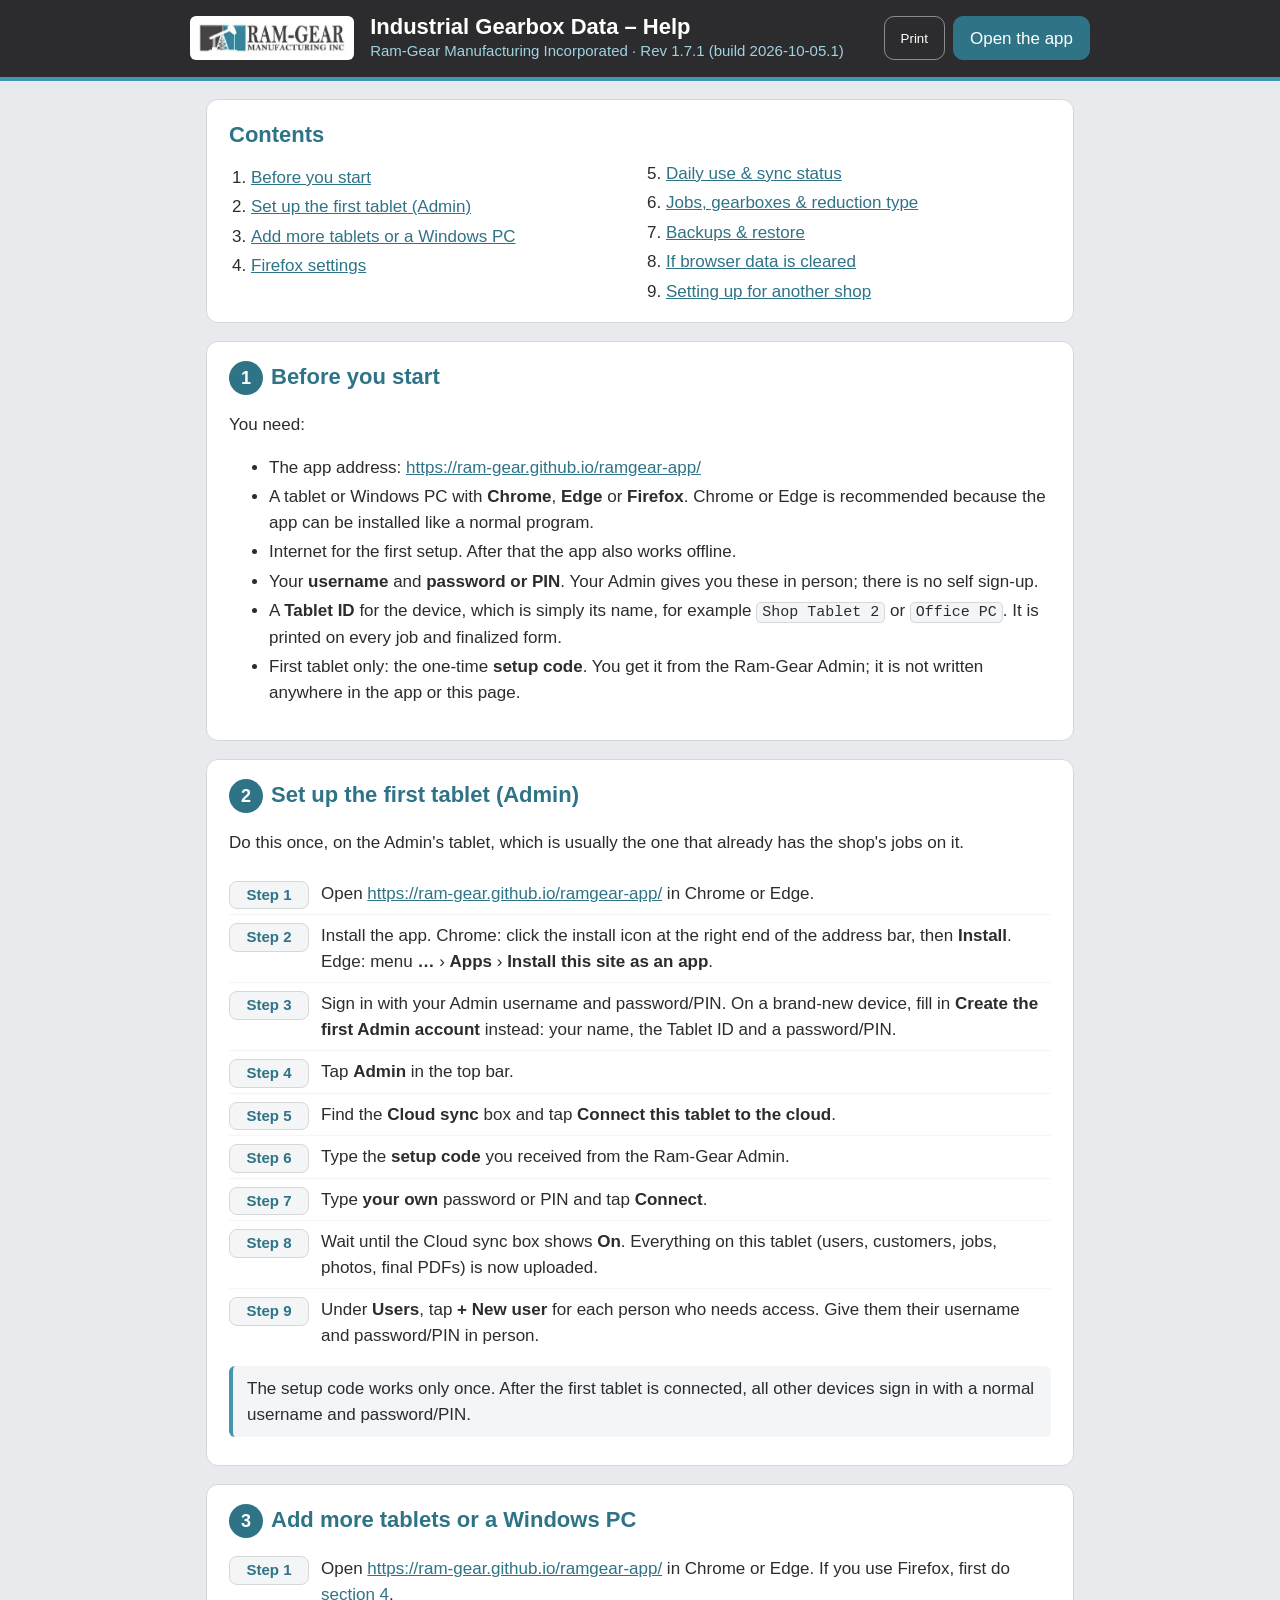
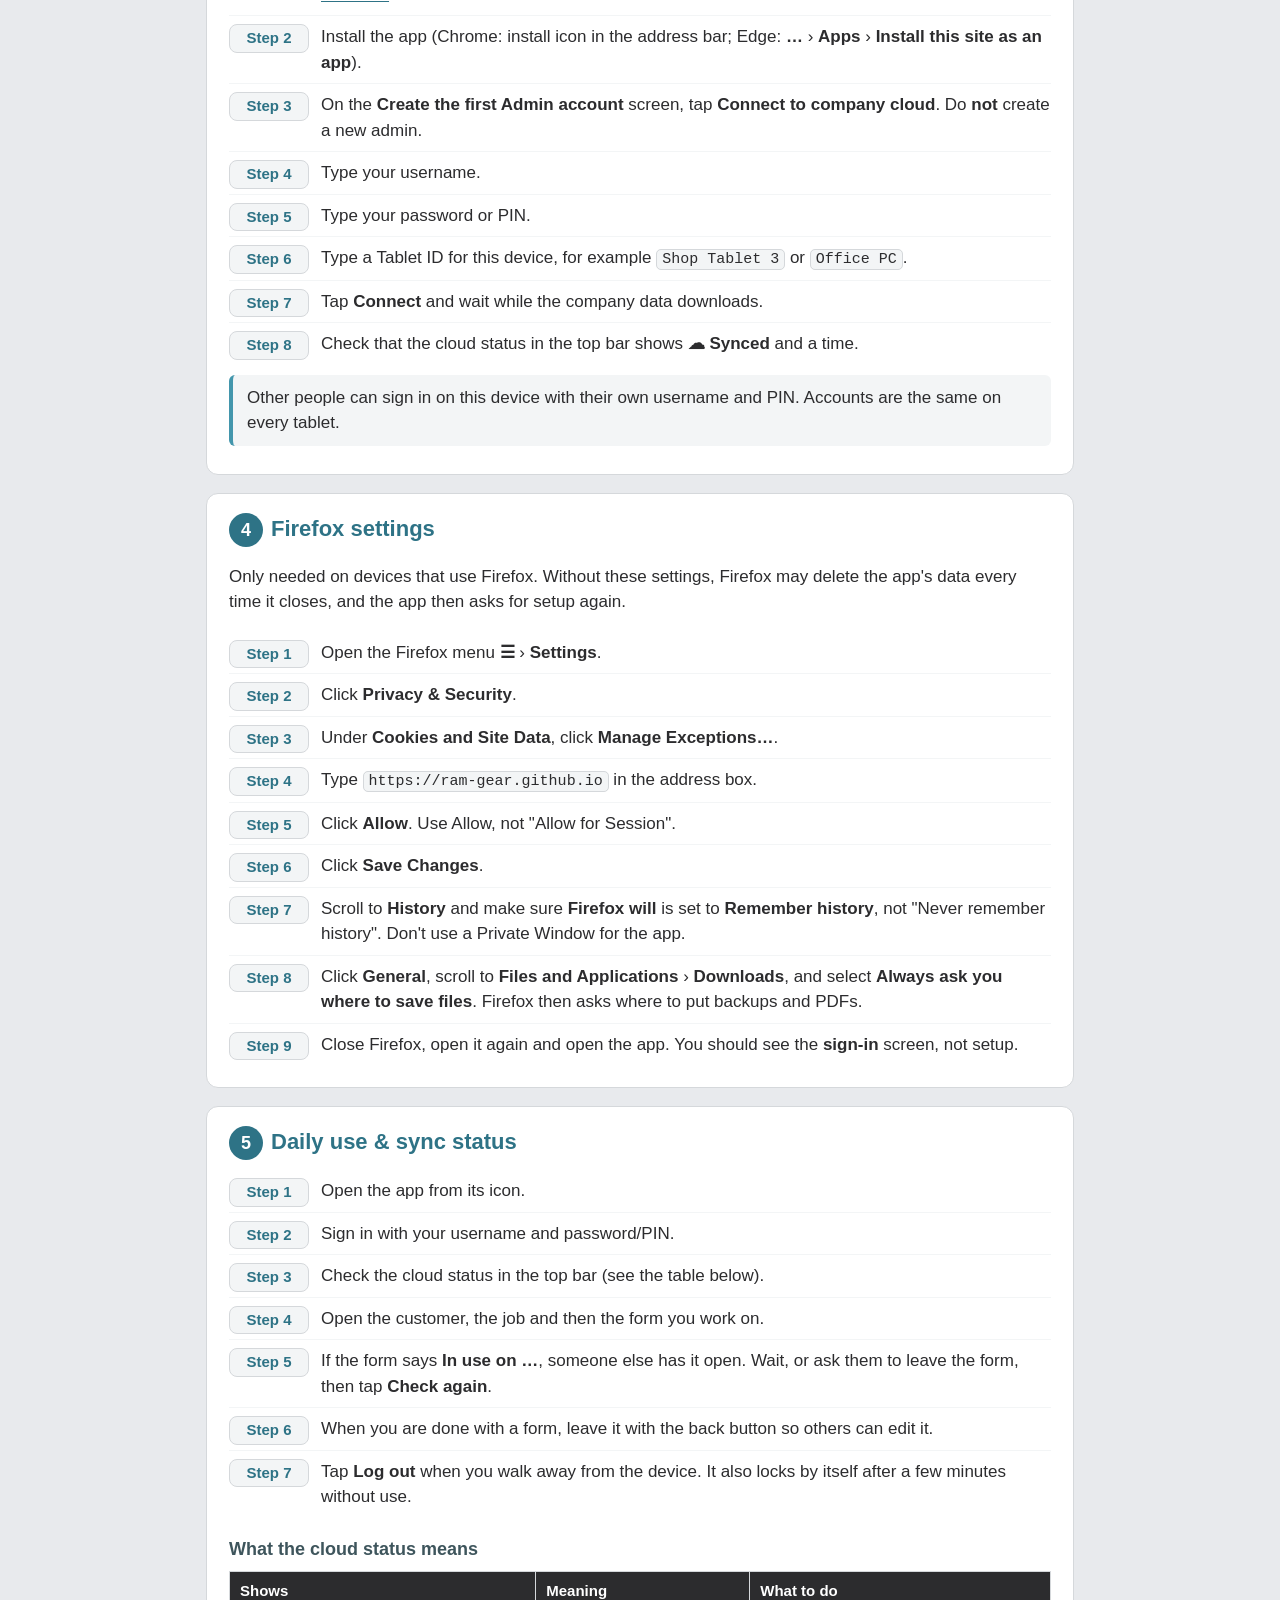
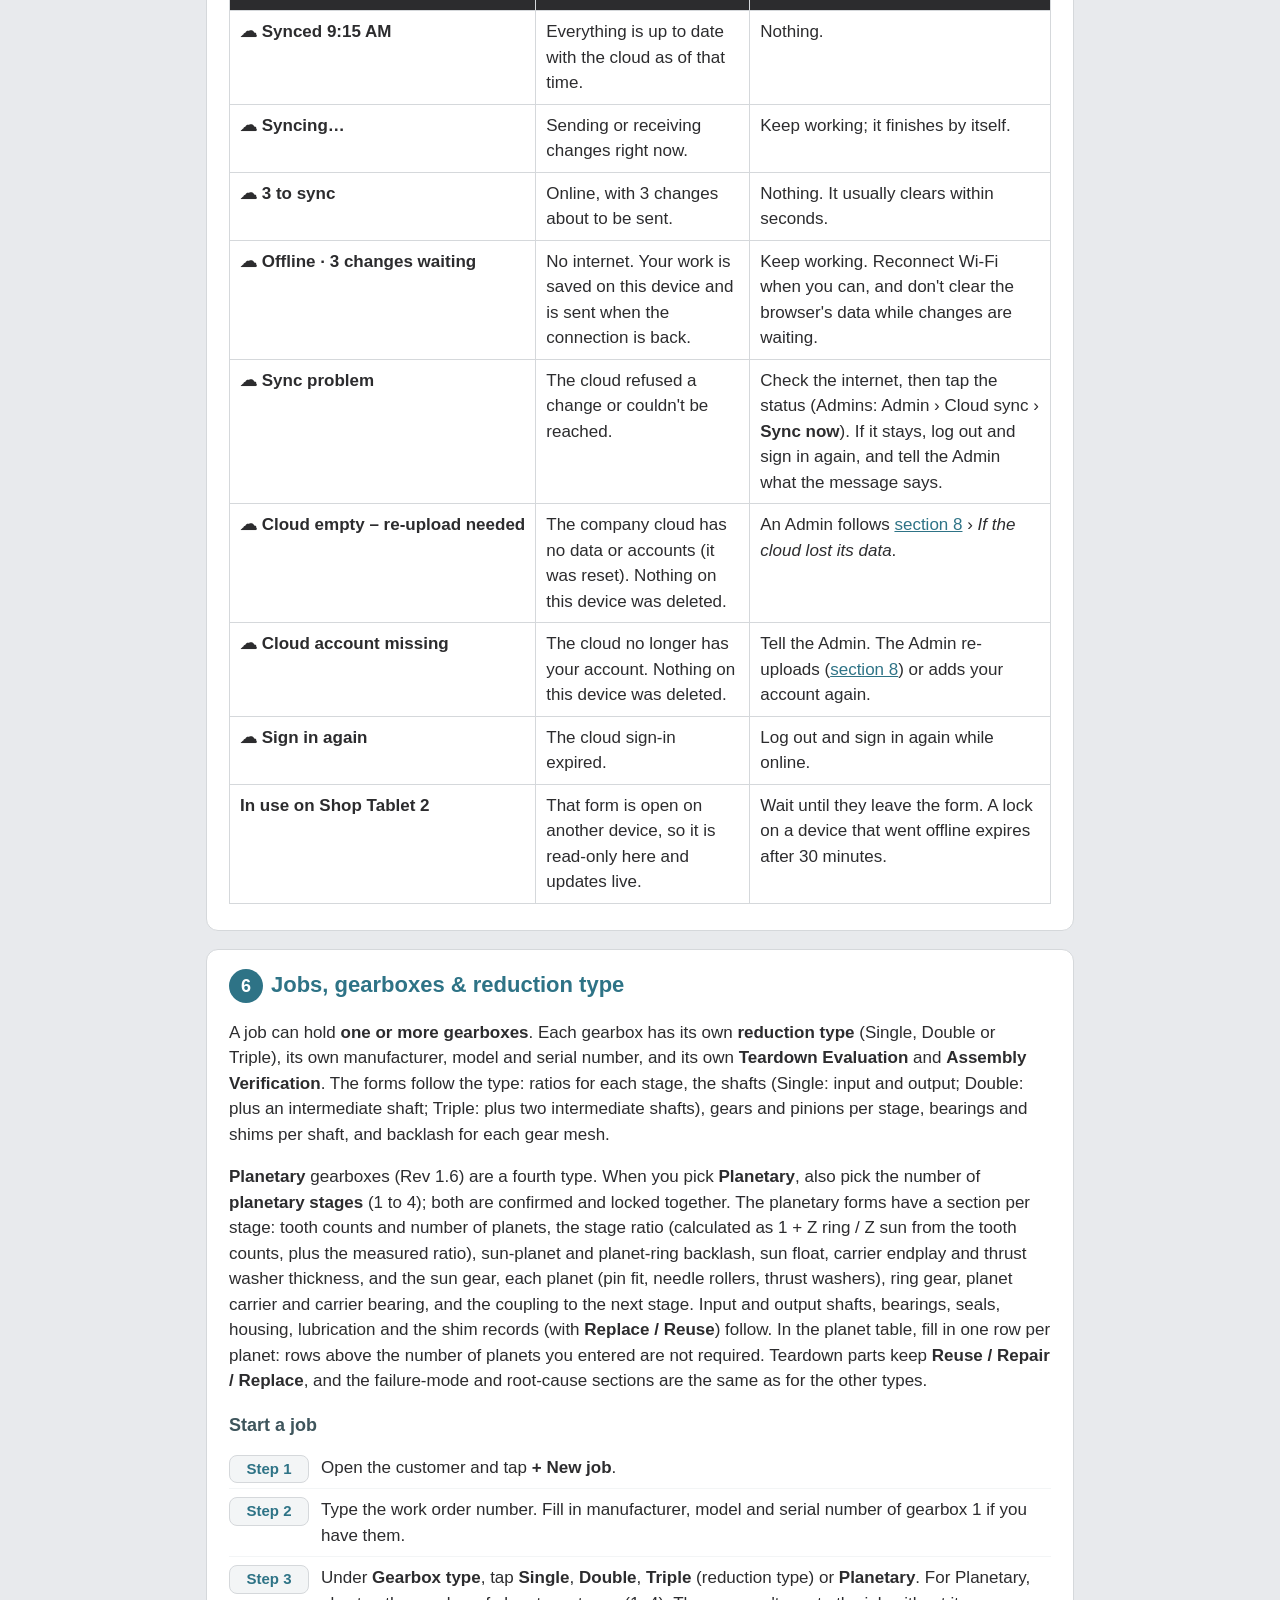
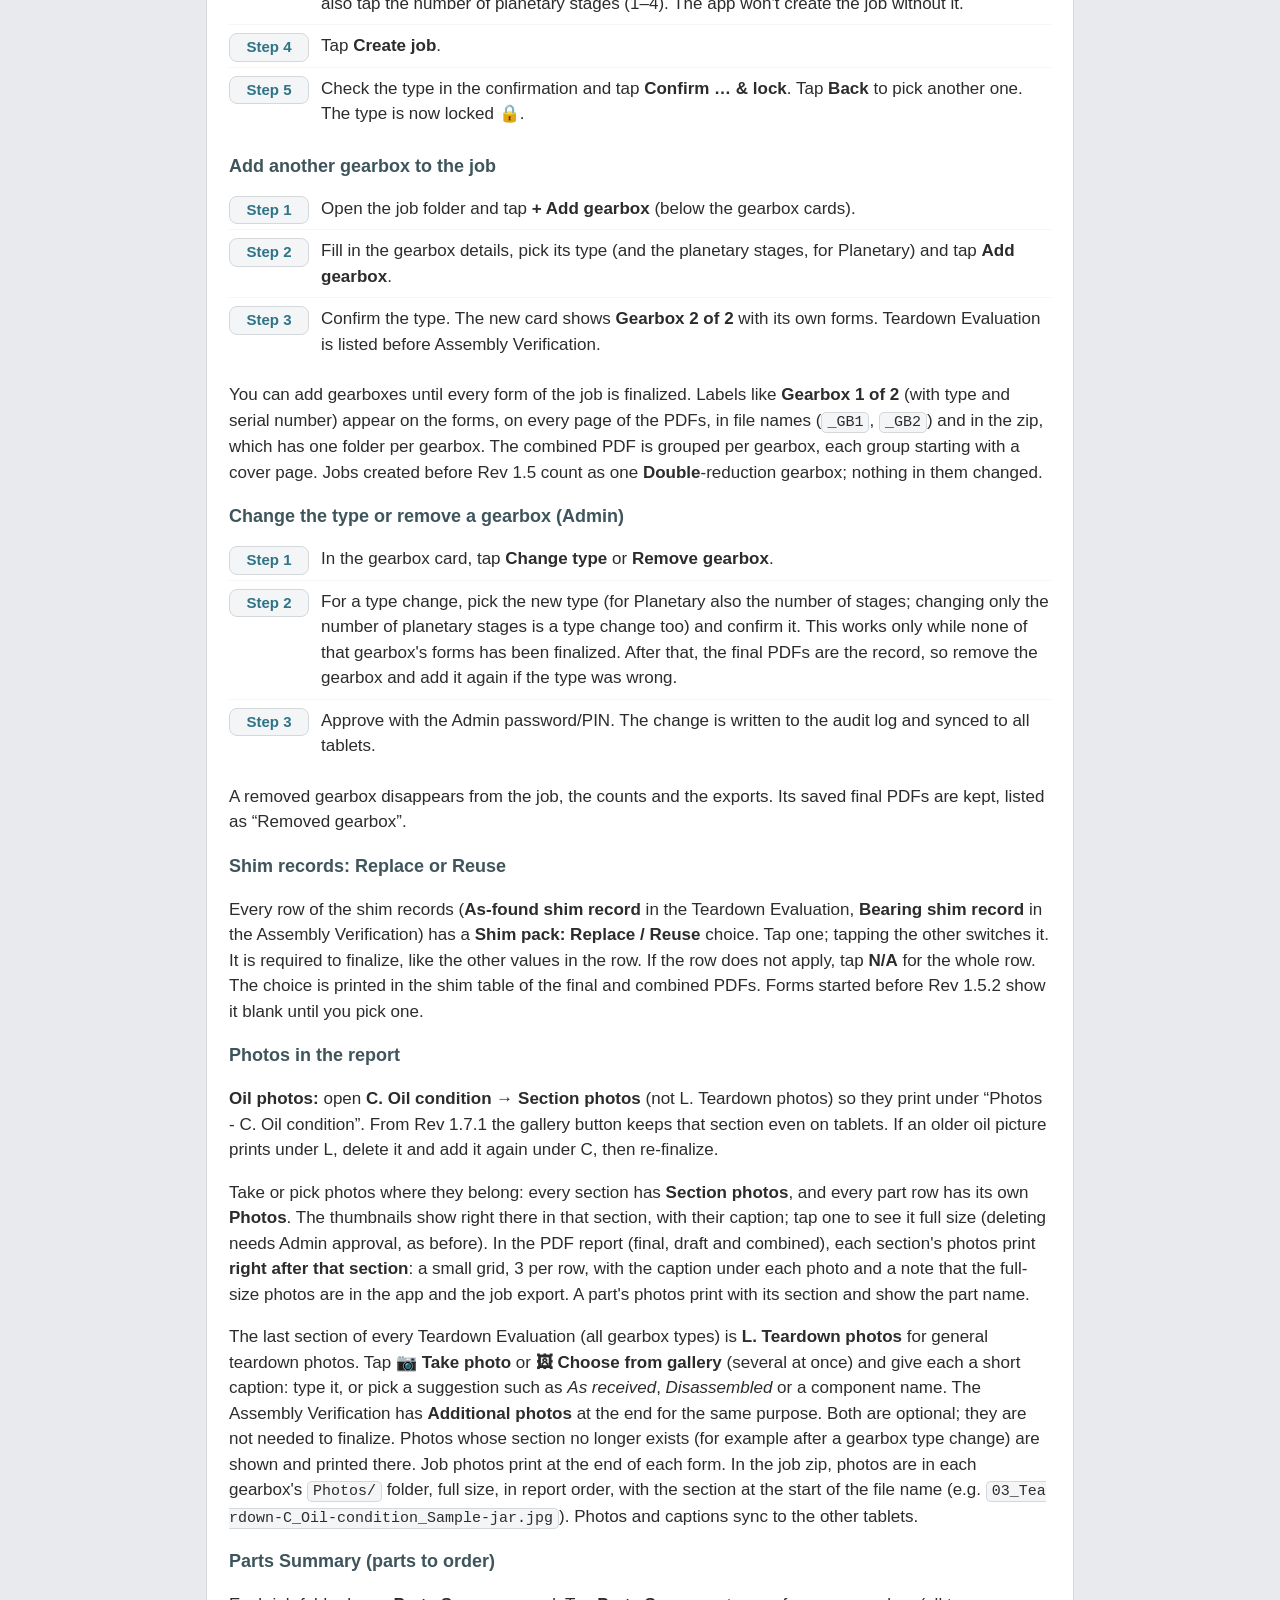
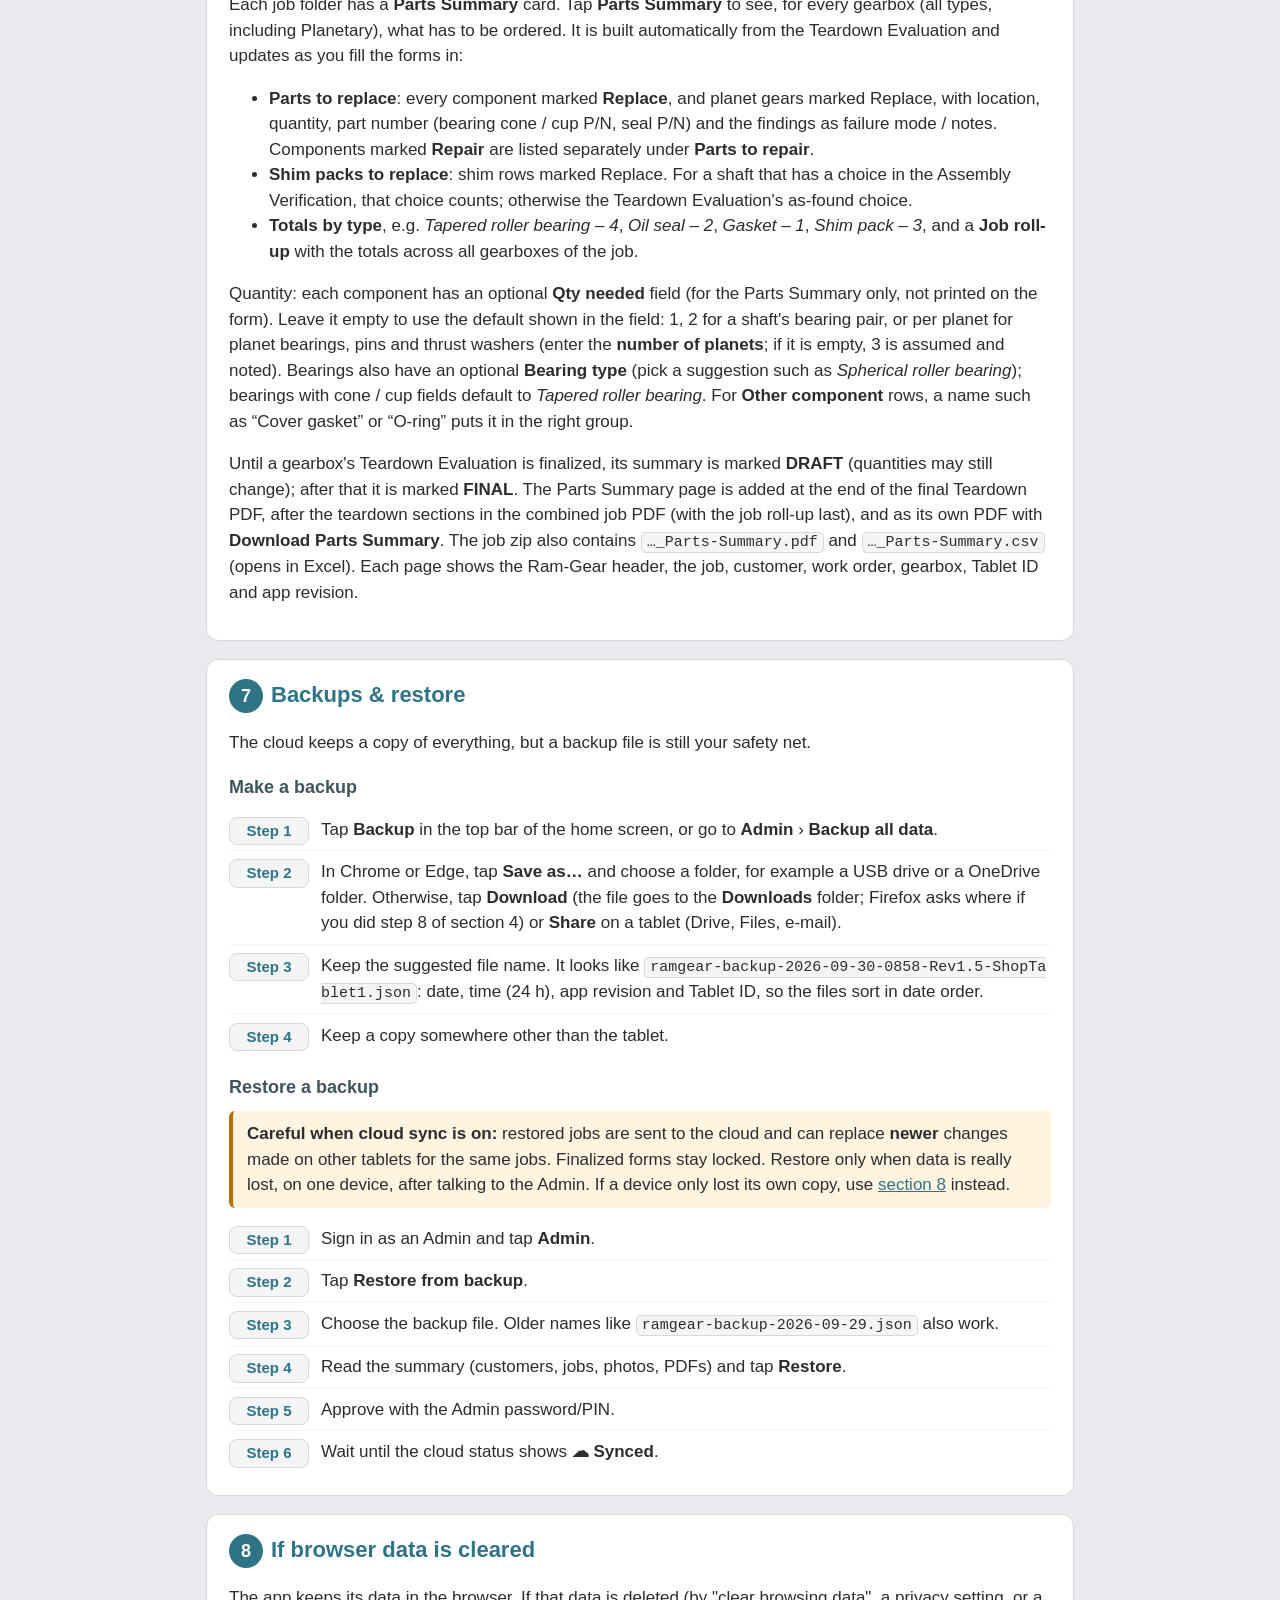
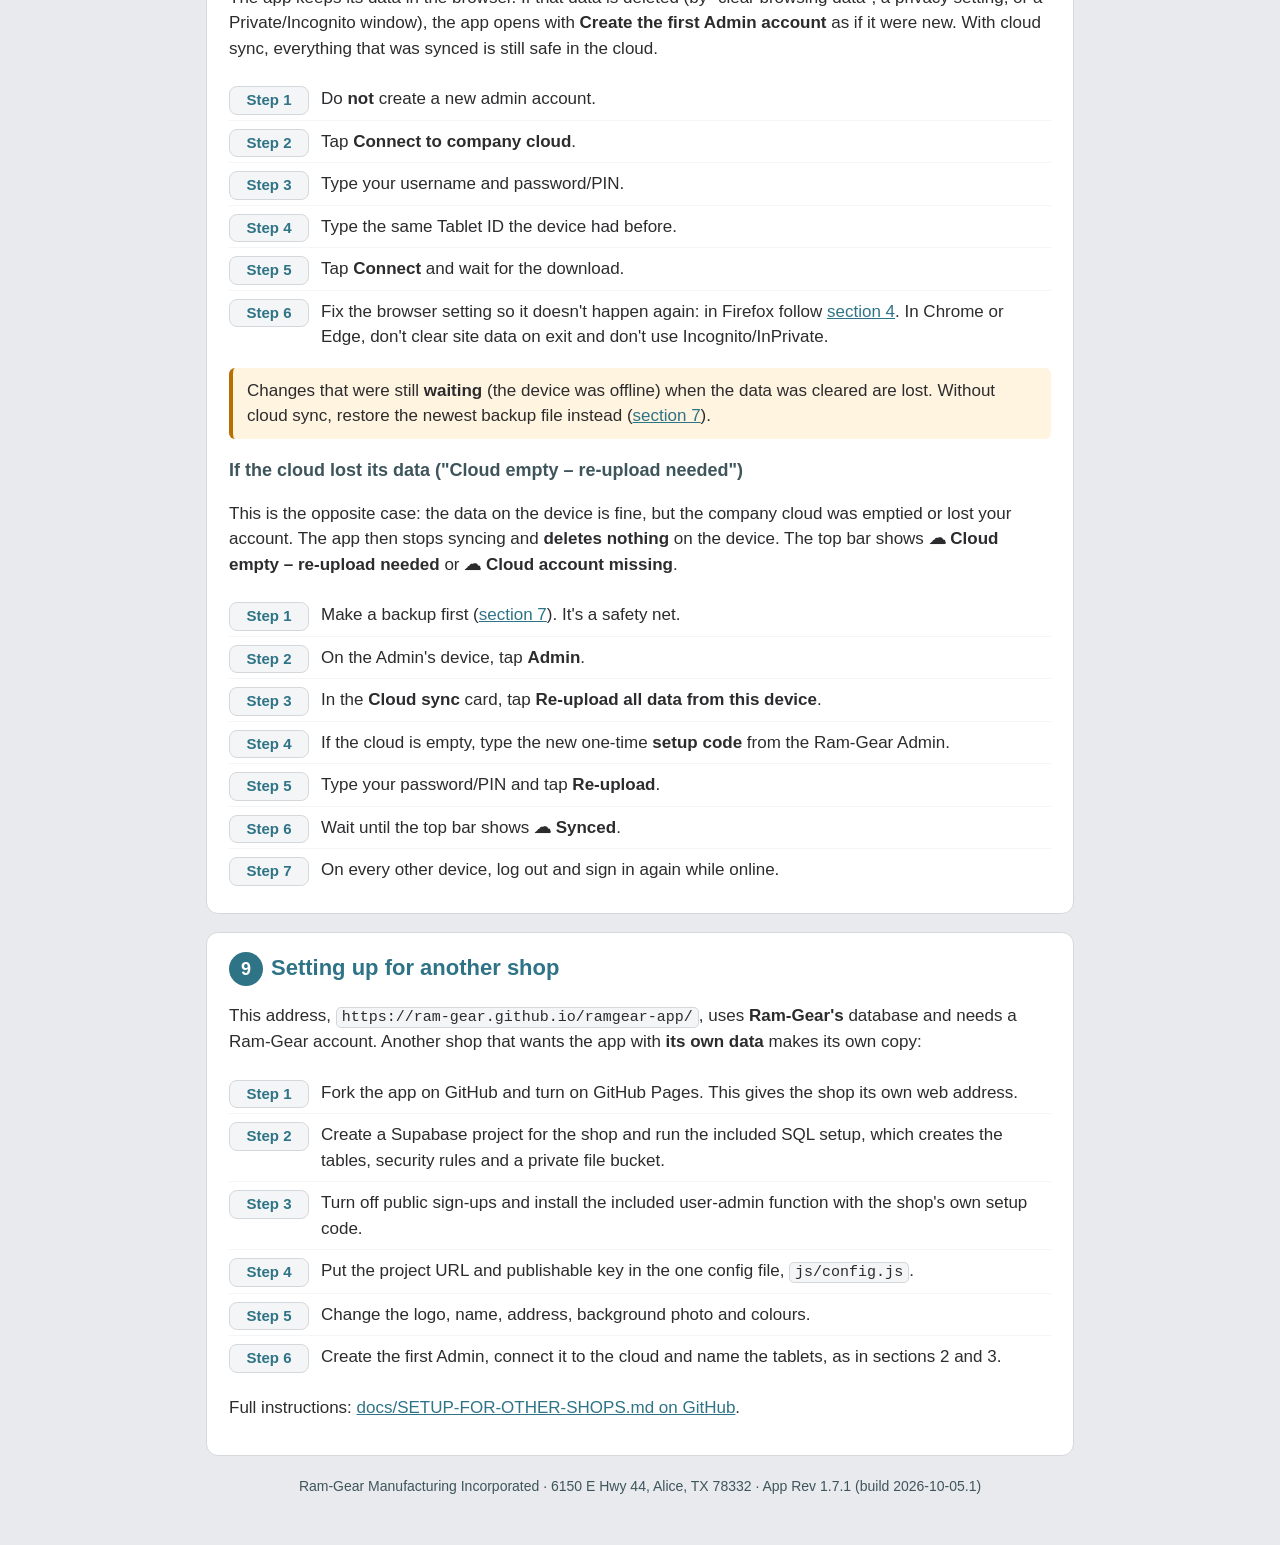
==== help.html @ 15c636bf "Rev 1.7.1: oil section photos print under Oil condition (gallery scope + aliases)" ====
<!doctype html>
<html lang="en">
<head>
<meta charset="utf-8">
<meta name="viewport" content="width=device-width, initial-scale=1">
<title>Help – Industrial Gearbox Data – Ram-Gear Manufacturing Incorporated</title>
<meta name="theme-color" content="#2C2C2E">
<link rel="icon" href="icons/favicon-64.png" type="image/png">
<style>
/* ram-gear.com colours (see app.css) */
:root{--header:#2C2C2E;--accent:#4396AC;--primary:#2E7386;--steel:#3E555C;--light:#F3F5F6;--border:#D5D8DB;--bg:#E8EAED;--text:#2C2C2E;--link-dark:#9FD3E1;--warn:#b86e00}
*{box-sizing:border-box}
body{margin:0;background:var(--bg);color:var(--text);font:17px/1.5 -apple-system,BlinkMacSystemFont,"Segoe UI",Roboto,Helvetica,Arial,sans-serif}
header{background:var(--header);color:#fff;border-bottom:4px solid var(--accent);padding:14px 20px}
header .row{max-width:900px;margin:0 auto;display:flex;align-items:center;gap:16px;flex-wrap:wrap}
header img{height:44px;background:#fff;border-radius:6px;padding:3px}
header h1{font-size:22px;margin:0;line-height:1.2}
header .sub{color:var(--link-dark);font-size:15px}
header .actions{margin-left:auto;display:flex;gap:8px}
.btn{display:inline-flex;align-items:center;min-height:44px;padding:0 16px;border-radius:10px;border:1.5px solid rgba(255,255,255,.45);color:#fff;background:transparent;font:600 16px inherit;font-family:inherit;text-decoration:none;cursor:pointer}
.btn.primary{background:var(--primary);border-color:var(--primary)}
main{max-width:900px;margin:0 auto;padding:18px 16px 60px}
.card{background:#fff;border:1px solid var(--border);border-radius:12px;padding:18px 22px;margin:0 0 18px}
h2{color:var(--primary);font-size:22px;margin:0 0 10px;scroll-margin-top:12px}
h2 .num{display:inline-block;min-width:34px;height:34px;border-radius:17px;background:var(--primary);color:#fff;text-align:center;line-height:34px;font-size:18px;margin-right:8px}
h3{font-size:18px;color:var(--steel);margin:18px 0 6px}
a{color:var(--primary)}
.toc ol{margin:0;padding-left:22px;columns:2;column-gap:30px}
.toc li{margin:4px 0;break-inside:avoid}
ol.steps{list-style:none;counter-reset:step;padding:0;margin:8px 0 4px}
ol.steps>li{counter-increment:step;position:relative;padding:8px 0 8px 92px;border-top:1px solid var(--light);min-height:40px}
ol.steps>li:first-child{border-top:0}
ol.steps>li::before{content:"Step " counter(step);position:absolute;left:0;top:8px;width:78px;background:var(--light);border:1px solid var(--border);color:var(--primary);font-weight:700;border-radius:8px;text-align:center;padding:2px 0;font-size:15px}
.note{background:var(--light);border-left:4px solid var(--accent);padding:10px 14px;border-radius:6px;margin:10px 0}
.warn{background:#fff4e0;border-left:4px solid var(--warn);padding:10px 14px;border-radius:6px;margin:10px 0}
code,kbd{background:var(--light);border:1px solid var(--border);border-radius:5px;padding:1px 5px;font-size:15px;word-break:break-all}
table{border-collapse:collapse;width:100%;margin:8px 0}
th,td{border:1px solid var(--border);padding:8px 10px;text-align:left;vertical-align:top}
th{background:var(--header);color:#fff;font-size:15px}
td:first-child{white-space:nowrap;font-weight:600}
ul.need li{margin:4px 0}
footer{color:var(--steel);font-size:14px;text-align:center;margin-top:20px}
@media (max-width:640px){
  table,tbody,tr,th,td{display:block;width:auto} table tr:first-child{display:none}
  table tr{border:1px solid var(--border);border-radius:8px;margin:0 0 10px;padding:8px 10px} td{border:0;padding:3px 0} td:first-child{white-space:normal}
  td:nth-child(2)::before{content:"Meaning: ";font-weight:600} td:nth-child(3)::before{content:"What to do: ";font-weight:600}
}
@media (max-width:640px){.toc ol{columns:1}ol.steps>li{padding-left:0;padding-top:34px}ol.steps>li::before{top:6px}header .actions{margin-left:0}}
@media print{
  body{background:#fff;font-size:12pt}
  header{background:#fff;color:#000;border-bottom:3px solid var(--accent)}
  header .sub{color:var(--steel)} header .actions{display:none}
  .card{border:none;padding:0 0 10px;page-break-inside:auto}
  h2{page-break-after:avoid} ol.steps>li{page-break-inside:avoid}
  a{color:#000;text-decoration:none} a[href^="http"]::after{content:" (" attr(href) ")";font-size:10pt;color:#444}
  th{background:#eee;color:#000}
}
</style>
<script src="js/version.js"></script>
</head>
<body>
<header><div class="row">
  <img src="img/ramgear-logo.jpg" alt="Ram-Gear Manufacturing Inc logo">
  <div><h1>Industrial Gearbox Data – Help</h1><div class="sub">Ram-Gear Manufacturing Incorporated · <span id="rev">Rev</span></div></div>
  <div class="actions"><button class="btn" type="button" onclick="window.print()">Print</button><a class="btn primary" href="./">Open the app</a></div>
</div></header>
<main>
<section class="card toc" aria-label="Contents">
  <h2>Contents</h2>
  <ol>
    <li><a href="#before">Before you start</a></li>
    <li><a href="#first">Set up the first tablet (Admin)</a></li>
    <li><a href="#more">Add more tablets or a Windows PC</a></li>
    <li><a href="#firefox">Firefox settings</a></li>
    <li><a href="#daily">Daily use &amp; sync status</a></li>
    <li><a href="#gearboxes">Jobs, gearboxes &amp; reduction type</a></li>
    <li><a href="#backup">Backups &amp; restore</a></li>
    <li><a href="#cleared">If browser data is cleared</a></li>
    <li><a href="#othershop">Setting up for another shop</a></li>
  </ol>
</section>

<section class="card" id="before">
  <h2><span class="num">1</span>Before you start</h2>
  <p>You need:</p>
  <ul class="need">
    <li>The app address: <a href="https://ram-gear.github.io/ramgear-app/">https://ram-gear.github.io/ramgear-app/</a></li>
    <li>A tablet or Windows PC with <b>Chrome</b>, <b>Edge</b> or <b>Firefox</b>. Chrome or Edge is recommended because the app can be installed like a normal program.</li>
    <li>Internet for the first setup. After that the app also works offline.</li>
    <li>Your <b>username</b> and <b>password or PIN</b>. Your Admin gives you these in person; there is no self sign-up.</li>
    <li>A <b>Tablet ID</b> for the device, which is simply its name, for example <code>Shop Tablet 2</code> or <code>Office PC</code>. It is printed on every job and finalized form.</li>
    <li>First tablet only: the one-time <b>setup code</b>. You get it from the Ram-Gear Admin; it is not written anywhere in the app or this page.</li>
  </ul>
</section>

<section class="card" id="first">
  <h2><span class="num">2</span>Set up the first tablet (Admin)</h2>
  <p>Do this once, on the Admin's tablet, which is usually the one that already has the shop's jobs on it.</p>
  <ol class="steps">
    <li>Open <a href="https://ram-gear.github.io/ramgear-app/">https://ram-gear.github.io/ramgear-app/</a> in Chrome or Edge.</li>
    <li>Install the app. Chrome: click the install icon at the right end of the address bar, then <b>Install</b>. Edge: menu <b>…</b> › <b>Apps</b> › <b>Install this site as an app</b>.</li>
    <li>Sign in with your Admin username and password/PIN. On a brand-new device, fill in <b>Create the first Admin account</b> instead: your name, the Tablet ID and a password/PIN.</li>
    <li>Tap <b>Admin</b> in the top bar.</li>
    <li>Find the <b>Cloud sync</b> box and tap <b>Connect this tablet to the cloud</b>.</li>
    <li>Type the <b>setup code</b> you received from the Ram-Gear Admin.</li>
    <li>Type <b>your own</b> password or PIN and tap <b>Connect</b>.</li>
    <li>Wait until the Cloud sync box shows <b>On</b>. Everything on this tablet (users, customers, jobs, photos, final PDFs) is now uploaded.</li>
    <li>Under <b>Users</b>, tap <b>+ New user</b> for each person who needs access. Give them their username and password/PIN in person.</li>
  </ol>
  <div class="note">The setup code works only once. After the first tablet is connected, all other devices sign in with a normal username and password/PIN.</div>
</section>

<section class="card" id="more">
  <h2><span class="num">3</span>Add more tablets or a Windows PC</h2>
  <ol class="steps">
    <li>Open <a href="https://ram-gear.github.io/ramgear-app/">https://ram-gear.github.io/ramgear-app/</a> in Chrome or Edge. If you use Firefox, first do <a href="#firefox">section 4</a>.</li>
    <li>Install the app (Chrome: install icon in the address bar; Edge: <b>…</b> › <b>Apps</b> › <b>Install this site as an app</b>).</li>
    <li>On the <b>Create the first Admin account</b> screen, tap <b>Connect to company cloud</b>. Do <b>not</b> create a new admin.</li>
    <li>Type your username.</li>
    <li>Type your password or PIN.</li>
    <li>Type a Tablet ID for this device, for example <code>Shop Tablet 3</code> or <code>Office PC</code>.</li>
    <li>Tap <b>Connect</b> and wait while the company data downloads.</li>
    <li>Check that the cloud status in the top bar shows <b>☁ Synced</b> and a time.</li>
  </ol>
  <div class="note">Other people can sign in on this device with their own username and PIN. Accounts are the same on every tablet.</div>
</section>

<section class="card" id="firefox">
  <h2><span class="num">4</span>Firefox settings</h2>
  <p>Only needed on devices that use Firefox. Without these settings, Firefox may delete the app's data every time it closes, and the app then asks for setup again.</p>
  <ol class="steps">
    <li>Open the Firefox menu <b>☰</b> › <b>Settings</b>.</li>
    <li>Click <b>Privacy &amp; Security</b>.</li>
    <li>Under <b>Cookies and Site Data</b>, click <b>Manage Exceptions…</b>.</li>
    <li>Type <code>https://ram-gear.github.io</code> in the address box.</li>
    <li>Click <b>Allow</b>. Use Allow, not "Allow for Session".</li>
    <li>Click <b>Save Changes</b>.</li>
    <li>Scroll to <b>History</b> and make sure <b>Firefox will</b> is set to <b>Remember history</b>, not "Never remember history". Don't use a Private Window for the app.</li>
    <li>Click <b>General</b>, scroll to <b>Files and Applications</b> › <b>Downloads</b>, and select <b>Always ask you where to save files</b>. Firefox then asks where to put backups and PDFs.</li>
    <li>Close Firefox, open it again and open the app. You should see the <b>sign-in</b> screen, not setup.</li>
  </ol>
</section>

<section class="card" id="daily">
  <h2><span class="num">5</span>Daily use &amp; sync status</h2>
  <ol class="steps">
    <li>Open the app from its icon.</li>
    <li>Sign in with your username and password/PIN.</li>
    <li>Check the cloud status in the top bar (see the table below).</li>
    <li>Open the customer, the job and then the form you work on.</li>
    <li>If the form says <b>In use on …</b>, someone else has it open. Wait, or ask them to leave the form, then tap <b>Check again</b>.</li>
    <li>When you are done with a form, leave it with the back button so others can edit it.</li>
    <li>Tap <b>Log out</b> when you walk away from the device. It also locks by itself after a few minutes without use.</li>
  </ol>
  <h3>What the cloud status means</h3>
  <table>
    <tr><th>Shows</th><th>Meaning</th><th>What to do</th></tr>
    <tr><td>☁ Synced 9:15 AM</td><td>Everything is up to date with the cloud as of that time.</td><td>Nothing.</td></tr>
    <tr><td>☁ Syncing…</td><td>Sending or receiving changes right now.</td><td>Keep working; it finishes by itself.</td></tr>
    <tr><td>☁ 3 to sync</td><td>Online, with 3 changes about to be sent.</td><td>Nothing. It usually clears within seconds.</td></tr>
    <tr><td>☁ Offline · 3 changes waiting</td><td>No internet. Your work is saved on this device and is sent when the connection is back.</td><td>Keep working. Reconnect Wi-Fi when you can, and don't clear the browser's data while changes are waiting.</td></tr>
    <tr><td>☁ Sync problem</td><td>The cloud refused a change or couldn't be reached.</td><td>Check the internet, then tap the status (Admins: Admin › Cloud sync › <b>Sync now</b>). If it stays, log out and sign in again, and tell the Admin what the message says.</td></tr>
    <tr><td>☁ Cloud empty – re-upload needed</td><td>The company cloud has no data or accounts (it was reset). Nothing on this device was deleted.</td><td>An Admin follows <a href="#cleared">section 8</a> › <i>If the cloud lost its data</i>.</td></tr>
    <tr><td>☁ Cloud account missing</td><td>The cloud no longer has your account. Nothing on this device was deleted.</td><td>Tell the Admin. The Admin re-uploads (<a href="#cleared">section 8</a>) or adds your account again.</td></tr>
    <tr><td>☁ Sign in again</td><td>The cloud sign-in expired.</td><td>Log out and sign in again while online.</td></tr>
    <tr><td>In use on Shop Tablet 2</td><td>That form is open on another device, so it is read-only here and updates live.</td><td>Wait until they leave the form. A lock on a device that went offline expires after 30 minutes.</td></tr>
  </table>
</section>

<section class="card" id="gearboxes">
  <h2><span class="num">6</span>Jobs, gearboxes &amp; reduction type</h2>
  <p>A job can hold <b>one or more gearboxes</b>. Each gearbox has its own <b>reduction type</b> (Single, Double or Triple), its own manufacturer, model and serial number, and its own <b>Teardown Evaluation</b> and <b>Assembly Verification</b>. The forms follow the type: ratios for each stage, the shafts (Single: input and output; Double: plus an intermediate shaft; Triple: plus two intermediate shafts), gears and pinions per stage, bearings and shims per shaft, and backlash for each gear mesh.</p>
  <p><b>Planetary</b> gearboxes (Rev 1.6) are a fourth type. When you pick <b>Planetary</b>, also pick the number of <b>planetary stages</b> (1 to 4); both are confirmed and locked together. The planetary forms have a section per stage: tooth counts and number of planets, the stage ratio (calculated as 1 + Z ring / Z sun from the tooth counts, plus the measured ratio), sun-planet and planet-ring backlash, sun float, carrier endplay and thrust washer thickness, and the sun gear, each planet (pin fit, needle rollers, thrust washers), ring gear, planet carrier and carrier bearing, and the coupling to the next stage. Input and output shafts, bearings, seals, housing, lubrication and the shim records (with <b>Replace / Reuse</b>) follow. In the planet table, fill in one row per planet: rows above the number of planets you entered are not required. Teardown parts keep <b>Reuse / Repair / Replace</b>, and the failure-mode and root-cause sections are the same as for the other types.</p>
  <h3>Start a job</h3>
  <ol class="steps">
    <li>Open the customer and tap <b>+ New job</b>.</li>
    <li>Type the work order number. Fill in manufacturer, model and serial number of gearbox 1 if you have them.</li>
    <li>Under <b>Gearbox type</b>, tap <b>Single</b>, <b>Double</b>, <b>Triple</b> (reduction type) or <b>Planetary</b>. For Planetary, also tap the number of planetary stages (1–4). The app won't create the job without it.</li>
    <li>Tap <b>Create job</b>.</li>
    <li>Check the type in the confirmation and tap <b>Confirm … &amp; lock</b>. Tap <b>Back</b> to pick another one. The type is now locked 🔒.</li>
  </ol>
  <h3>Add another gearbox to the job</h3>
  <ol class="steps">
    <li>Open the job folder and tap <b>+ Add gearbox</b> (below the gearbox cards).</li>
    <li>Fill in the gearbox details, pick its type (and the planetary stages, for Planetary) and tap <b>Add gearbox</b>.</li>
    <li>Confirm the type. The new card shows <b>Gearbox 2 of 2</b> with its own forms. Teardown Evaluation is listed before Assembly Verification.</li>
  </ol>
  <p class="small">You can add gearboxes until every form of the job is finalized. Labels like <b>Gearbox 1 of 2</b> (with type and serial number) appear on the forms, on every page of the PDFs, in file names (<code>_GB1</code>, <code>_GB2</code>) and in the zip, which has one folder per gearbox. The combined PDF is grouped per gearbox, each group starting with a cover page. Jobs created before Rev 1.5 count as one <b>Double</b>-reduction gearbox; nothing in them changed.</p>
  <h3>Change the type or remove a gearbox (Admin)</h3>
  <ol class="steps">
    <li>In the gearbox card, tap <b>Change type</b> or <b>Remove gearbox</b>.</li>
    <li>For a type change, pick the new type (for Planetary also the number of stages; changing only the number of planetary stages is a type change too) and confirm it. This works only while none of that gearbox's forms has been finalized. After that, the final PDFs are the record, so remove the gearbox and add it again if the type was wrong.</li>
    <li>Approve with the Admin password/PIN. The change is written to the audit log and synced to all tablets.</li>
  </ol>
  <p class="small">A removed gearbox disappears from the job, the counts and the exports. Its saved final PDFs are kept, listed as “Removed gearbox”.</p>
  <h3 id="shims">Shim records: Replace or Reuse</h3>
  <p>Every row of the shim records (<b>As-found shim record</b> in the Teardown Evaluation, <b>Bearing shim record</b> in the Assembly Verification) has a <b>Shim pack: Replace / Reuse</b> choice. Tap one; tapping the other switches it. It is required to finalize, like the other values in the row. If the row does not apply, tap <b>N/A</b> for the whole row. The choice is printed in the shim table of the final and combined PDFs. Forms started before Rev 1.5.2 show it blank until you pick one.</p>
  <h3 id="tphotos">Photos in the report</h3>
  <p><b>Oil photos:</b> open <b>C. Oil condition</b> → <b>Section photos</b> (not L. Teardown photos) so they print under “Photos - C. Oil condition”. From Rev 1.7.1 the gallery button keeps that section even on tablets. If an older oil picture prints under L, delete it and add it again under C, then re-finalize.</p>

  <p>Take or pick photos where they belong: every section has <b>Section photos</b>, and every part row has its own <b>Photos</b>. The thumbnails show right there in that section, with their caption; tap one to see it full size (deleting needs Admin approval, as before). In the PDF report (final, draft and combined), each section's photos print <b>right after that section</b>: a small grid, 3 per row, with the caption under each photo and a note that the full-size photos are in the app and the job export. A part's photos print with its section and show the part name.</p>
  <p>The last section of every Teardown Evaluation (all gearbox types) is <b>L. Teardown photos</b> for general teardown photos. Tap <b>📷 Take photo</b> or <b>🖼 Choose from gallery</b> (several at once) and give each a short caption: type it, or pick a suggestion such as <i>As received</i>, <i>Disassembled</i> or a component name. The Assembly Verification has <b>Additional photos</b> at the end for the same purpose. Both are optional; they are not needed to finalize. Photos whose section no longer exists (for example after a gearbox type change) are shown and printed there. Job photos print at the end of each form. In the job zip, photos are in each gearbox's <code>Photos/</code> folder, full size, in report order, with the section at the start of the file name (e.g. <code>03_Teardown-C_Oil-condition_Sample-jar.jpg</code>). Photos and captions sync to the other tablets.</p>
  <h3 id="parts">Parts Summary (parts to order)</h3>
  <p>Each job folder has a <b>Parts Summary</b> card. Tap <b>Parts Summary</b> to see, for every gearbox (all types, including Planetary), what has to be ordered. It is built automatically from the Teardown Evaluation and updates as you fill the forms in:</p>
  <ul>
    <li><b>Parts to replace</b>: every component marked <b>Replace</b>, and planet gears marked Replace, with location, quantity, part number (bearing cone / cup P/N, seal P/N) and the findings as failure mode / notes. Components marked <b>Repair</b> are listed separately under <b>Parts to repair</b>.</li>
    <li><b>Shim packs to replace</b>: shim rows marked Replace. For a shaft that has a choice in the Assembly Verification, that choice counts; otherwise the Teardown Evaluation's as-found choice.</li>
    <li><b>Totals by type</b>, e.g. <i>Tapered roller bearing – 4</i>, <i>Oil seal – 2</i>, <i>Gasket – 1</i>, <i>Shim pack – 3</i>, and a <b>Job roll-up</b> with the totals across all gearboxes of the job.</li>
  </ul>
  <p>Quantity: each component has an optional <b>Qty needed</b> field (for the Parts Summary only, not printed on the form). Leave it empty to use the default shown in the field: 1, 2 for a shaft's bearing pair, or per planet for planet bearings, pins and thrust washers (enter the <b>number of planets</b>; if it is empty, 3 is assumed and noted). Bearings also have an optional <b>Bearing type</b> (pick a suggestion such as <i>Spherical roller bearing</i>); bearings with cone / cup fields default to <i>Tapered roller bearing</i>. For <b>Other component</b> rows, a name such as “Cover gasket” or “O-ring” puts it in the right group.</p>
  <p>Until a gearbox's Teardown Evaluation is finalized, its summary is marked <b>DRAFT</b> (quantities may still change); after that it is marked <b>FINAL</b>. The Parts Summary page is added at the end of the final Teardown PDF, after the teardown sections in the combined job PDF (with the job roll-up last), and as its own PDF with <b>Download Parts Summary</b>. The job zip also contains <code>…_Parts-Summary.pdf</code> and <code>…_Parts-Summary.csv</code> (opens in Excel). Each page shows the Ram-Gear header, the job, customer, work order, gearbox, Tablet ID and app revision.</p>
</section>

<section class="card" id="backup">
  <h2><span class="num">7</span>Backups &amp; restore</h2>
  <p>The cloud keeps a copy of everything, but a backup file is still your safety net.</p>
  <h3>Make a backup</h3>
  <ol class="steps">
    <li>Tap <b>Backup</b> in the top bar of the home screen, or go to <b>Admin</b> › <b>Backup all data</b>.</li>
    <li>In Chrome or Edge, tap <b>Save as…</b> and choose a folder, for example a USB drive or a OneDrive folder. Otherwise, tap <b>Download</b> (the file goes to the <b>Downloads</b> folder; Firefox asks where if you did step 8 of section 4) or <b>Share</b> on a tablet (Drive, Files, e-mail).</li>
    <li>Keep the suggested file name. It looks like <code>ramgear-backup-2026-09-30-0858-Rev1.5-ShopTablet1.json</code>: date, time (24 h), app revision and Tablet ID, so the files sort in date order.</li>
    <li>Keep a copy somewhere other than the tablet.</li>
  </ol>
  <h3>Restore a backup</h3>
  <div class="warn"><b>Careful when cloud sync is on:</b> restored jobs are sent to the cloud and can replace <b>newer</b> changes made on other tablets for the same jobs. Finalized forms stay locked. Restore only when data is really lost, on one device, after talking to the Admin. If a device only lost its own copy, use <a href="#cleared">section 8</a> instead.</div>
  <ol class="steps">
    <li>Sign in as an Admin and tap <b>Admin</b>.</li>
    <li>Tap <b>Restore from backup</b>.</li>
    <li>Choose the backup file. Older names like <code>ramgear-backup-2026-09-29.json</code> also work.</li>
    <li>Read the summary (customers, jobs, photos, PDFs) and tap <b>Restore</b>.</li>
    <li>Approve with the Admin password/PIN.</li>
    <li>Wait until the cloud status shows <b>☁ Synced</b>.</li>
  </ol>
</section>

<section class="card" id="cleared">
  <h2><span class="num">8</span>If browser data is cleared</h2>
  <p>The app keeps its data in the browser. If that data is deleted (by "clear browsing data", a privacy setting, or a Private/Incognito window), the app opens with <b>Create the first Admin account</b> as if it were new. With cloud sync, everything that was synced is still safe in the cloud.</p>
  <ol class="steps">
    <li>Do <b>not</b> create a new admin account.</li>
    <li>Tap <b>Connect to company cloud</b>.</li>
    <li>Type your username and password/PIN.</li>
    <li>Type the same Tablet ID the device had before.</li>
    <li>Tap <b>Connect</b> and wait for the download.</li>
    <li>Fix the browser setting so it doesn't happen again: in Firefox follow <a href="#firefox">section 4</a>. In Chrome or Edge, don't clear site data on exit and don't use Incognito/InPrivate.</li>
  </ol>
  <div class="warn">Changes that were still <b>waiting</b> (the device was offline) when the data was cleared are lost. Without cloud sync, restore the newest backup file instead (<a href="#backup">section 7</a>).</div>
  <h3>If the cloud lost its data ("Cloud empty – re-upload needed")</h3>
  <p>This is the opposite case: the data on the device is fine, but the company cloud was emptied or lost your account. The app then stops syncing and <b>deletes nothing</b> on the device. The top bar shows <b>☁ Cloud empty – re-upload needed</b> or <b>☁ Cloud account missing</b>.</p>
  <ol class="steps">
    <li>Make a backup first (<a href="#backup">section 7</a>). It's a safety net.</li>
    <li>On the Admin's device, tap <b>Admin</b>.</li>
    <li>In the <b>Cloud sync</b> card, tap <b>Re-upload all data from this device</b>.</li>
    <li>If the cloud is empty, type the new one-time <b>setup code</b> from the Ram-Gear Admin.</li>
    <li>Type your password/PIN and tap <b>Re-upload</b>.</li>
    <li>Wait until the top bar shows <b>☁ Synced</b>.</li>
    <li>On every other device, log out and sign in again while online.</li>
  </ol>
</section>

<section class="card" id="othershop">
  <h2><span class="num">9</span>Setting up for another shop</h2>
  <p>This address, <code>https://ram-gear.github.io/ramgear-app/</code>, uses <b>Ram-Gear's</b> database and needs a Ram-Gear account. Another shop that wants the app with <b>its own data</b> makes its own copy:</p>
  <ol class="steps">
    <li>Fork the app on GitHub and turn on GitHub Pages. This gives the shop its own web address.</li>
    <li>Create a Supabase project for the shop and run the included SQL setup, which creates the tables, security rules and a private file bucket.</li>
    <li>Turn off public sign-ups and install the included user-admin function with the shop's own setup code.</li>
    <li>Put the project URL and publishable key in the one config file, <code>js/config.js</code>.</li>
    <li>Change the logo, name, address, background photo and colours.</li>
    <li>Create the first Admin, connect it to the cloud and name the tablets, as in sections 2 and 3.</li>
  </ol>
  <p>Full instructions: <a href="https://github.com/Ram-Gear/ramgear-app/blob/main/docs/SETUP-FOR-OTHER-SHOPS.md">docs/SETUP-FOR-OTHER-SHOPS.md on GitHub</a>.</p>
</section>
<footer>Ram-Gear Manufacturing Incorporated · 6150 E Hwy 44, Alice, TX 78332 · <span id="rev2"></span></footer>
</main>
<script>
  const r = self.APP_REV_LABEL || '';
  document.getElementById('rev').textContent = r; document.getElementById('rev2').textContent = 'App ' + r;
  if ('serviceWorker' in navigator && location.protocol !== 'file:') navigator.serviceWorker.register('sw.js', {updateViaCache: 'none'}).catch(() => {});
</script>
</body>
</html>
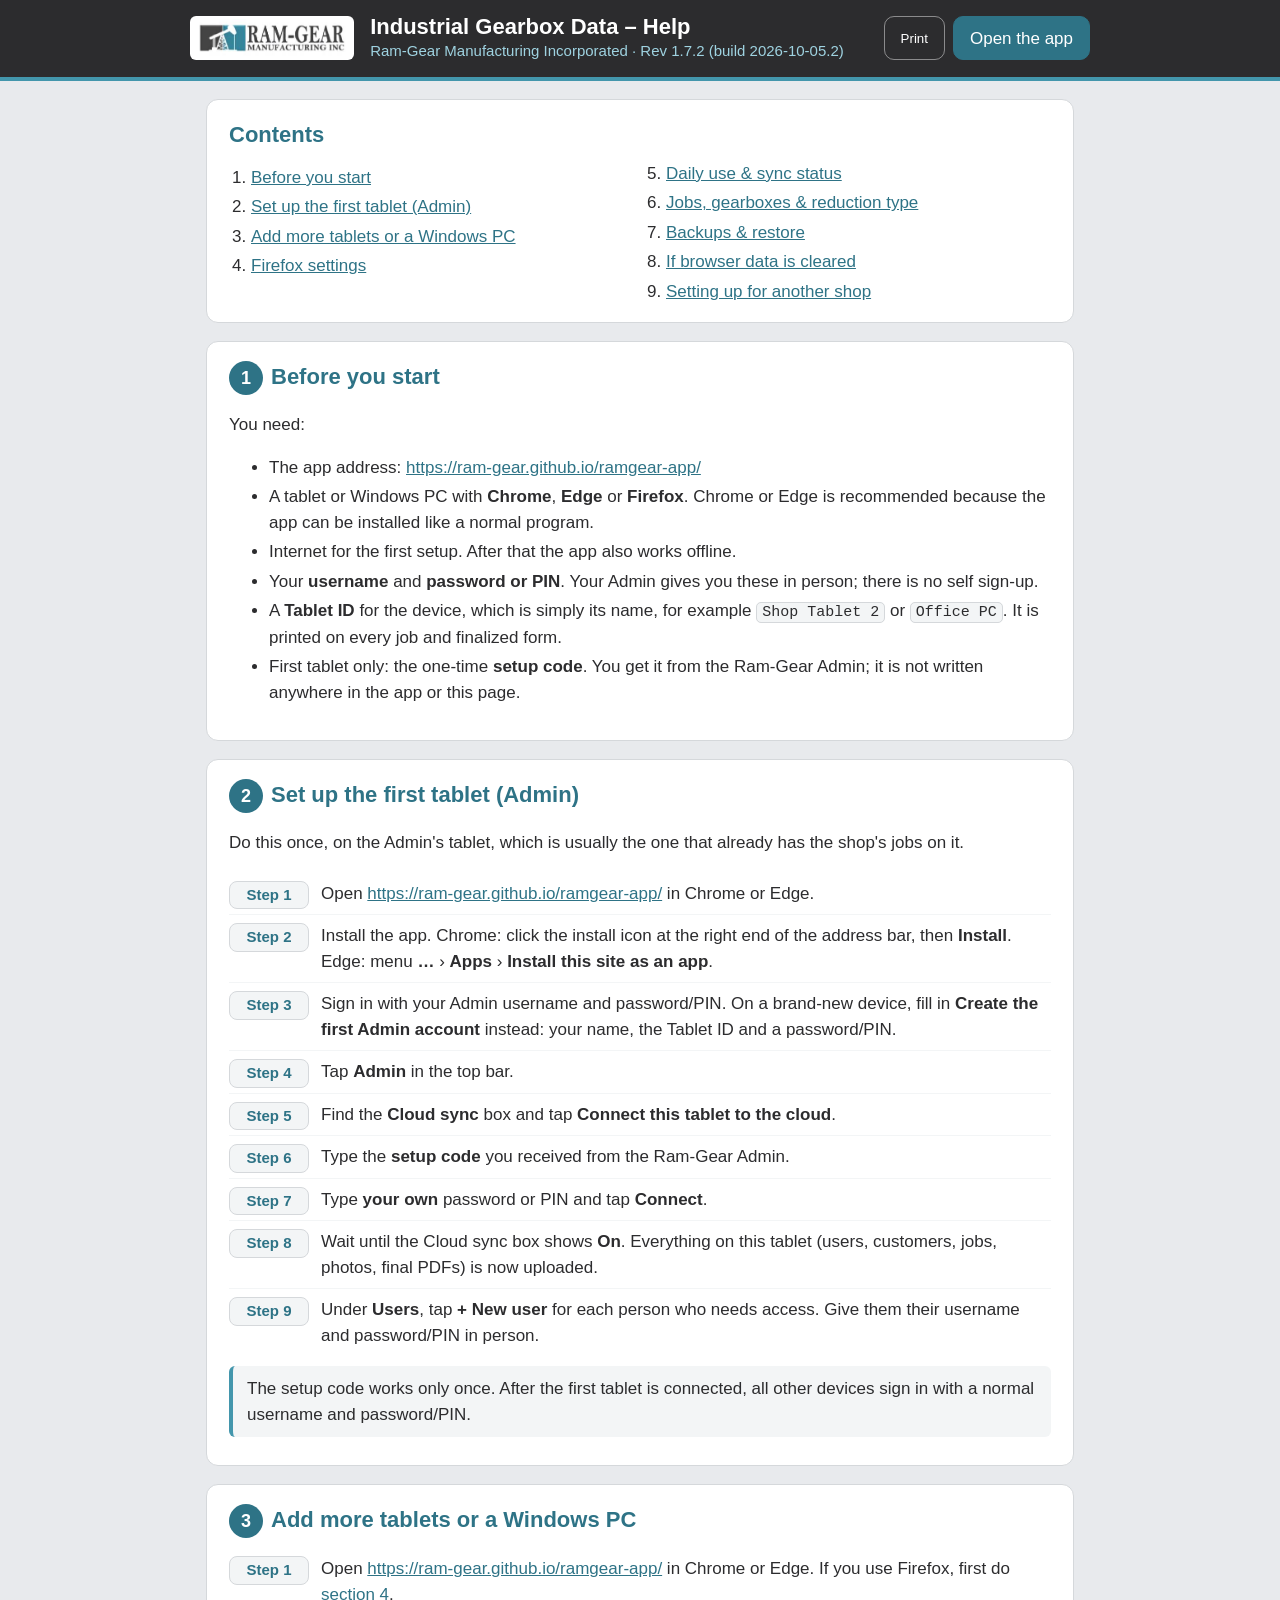
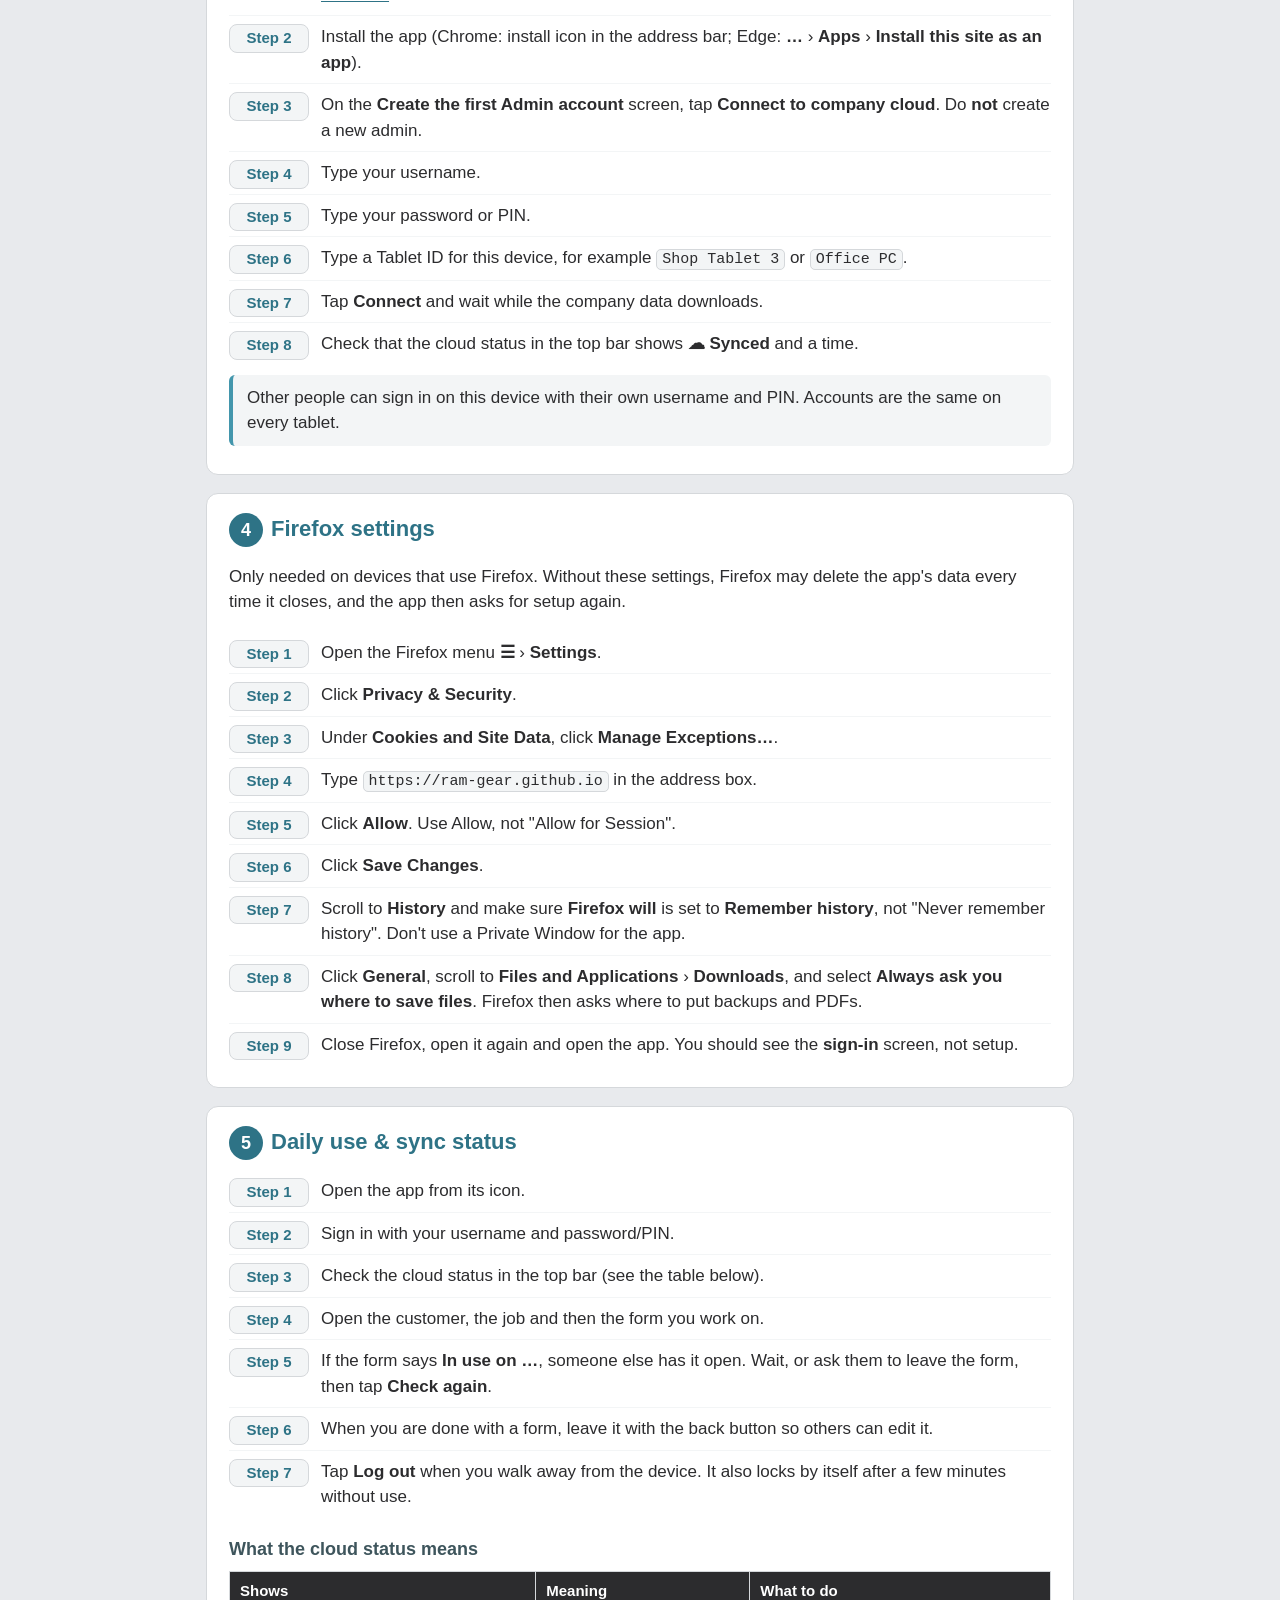
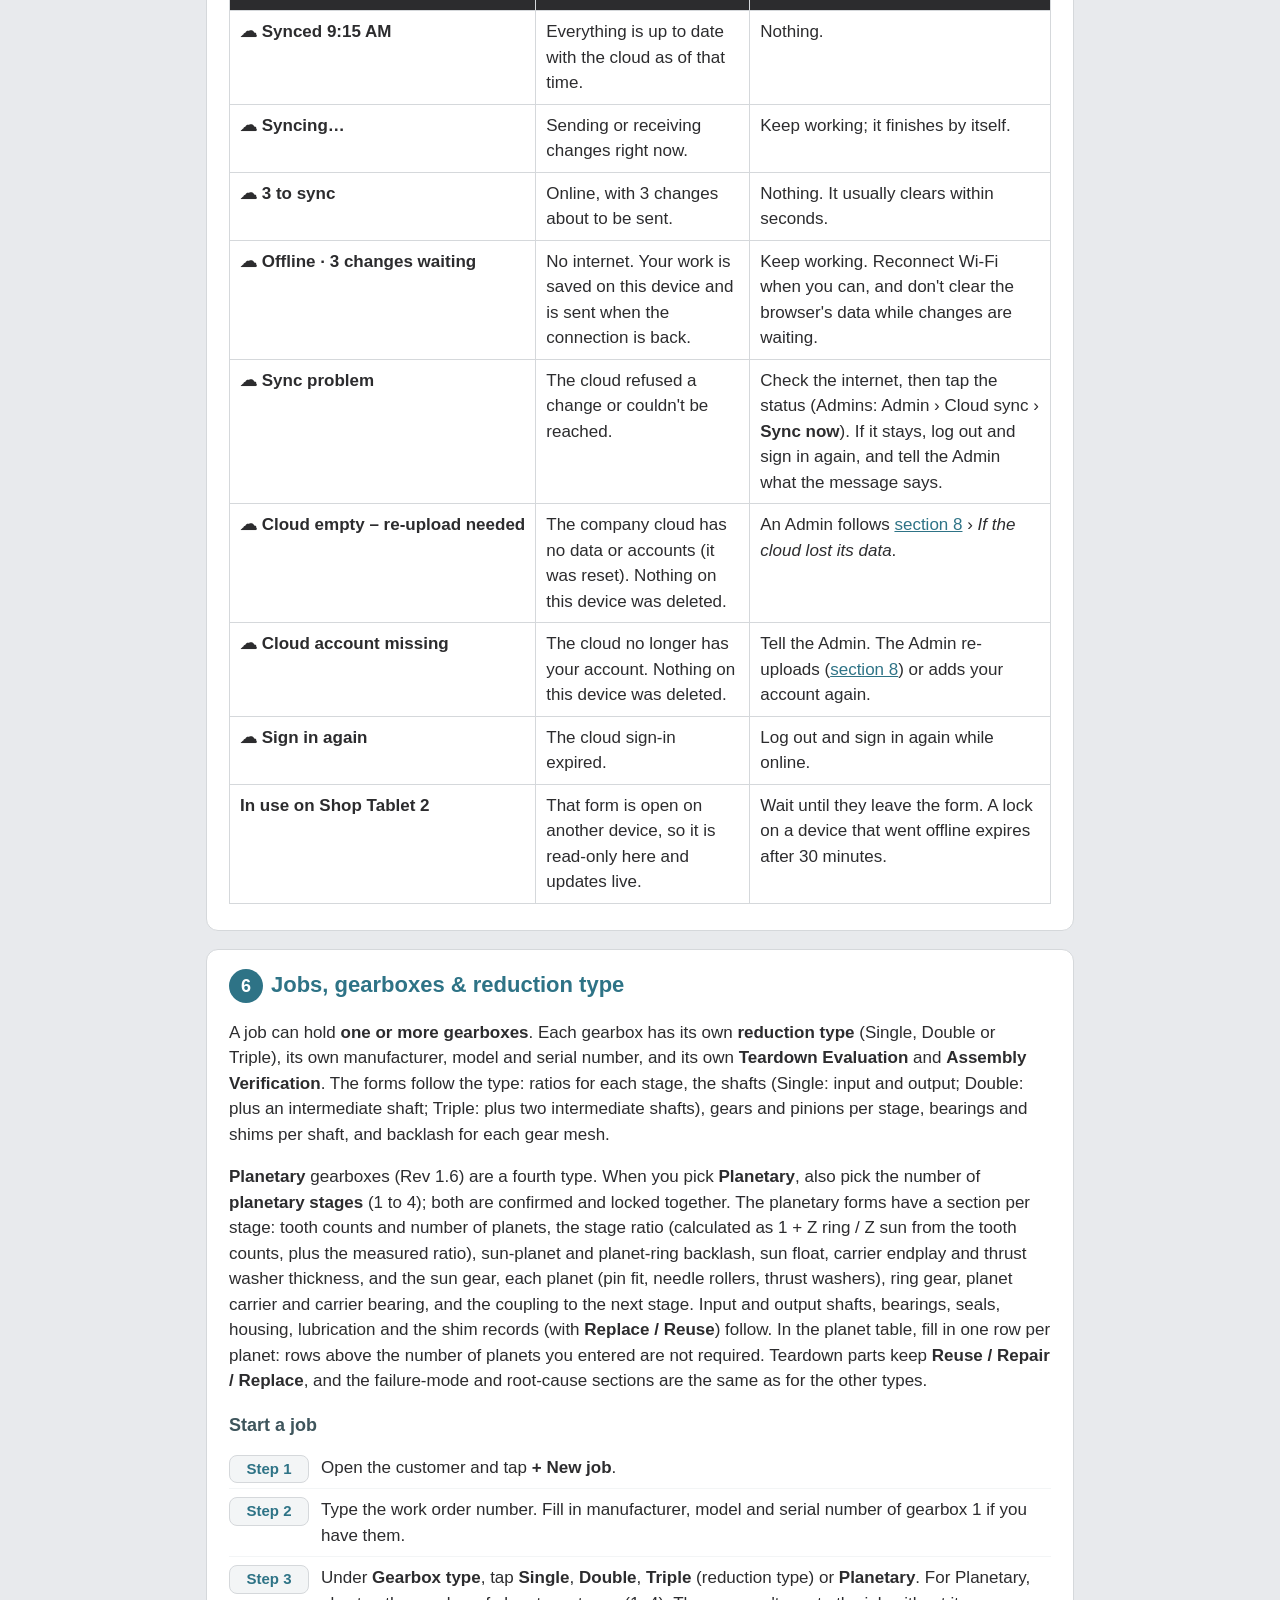
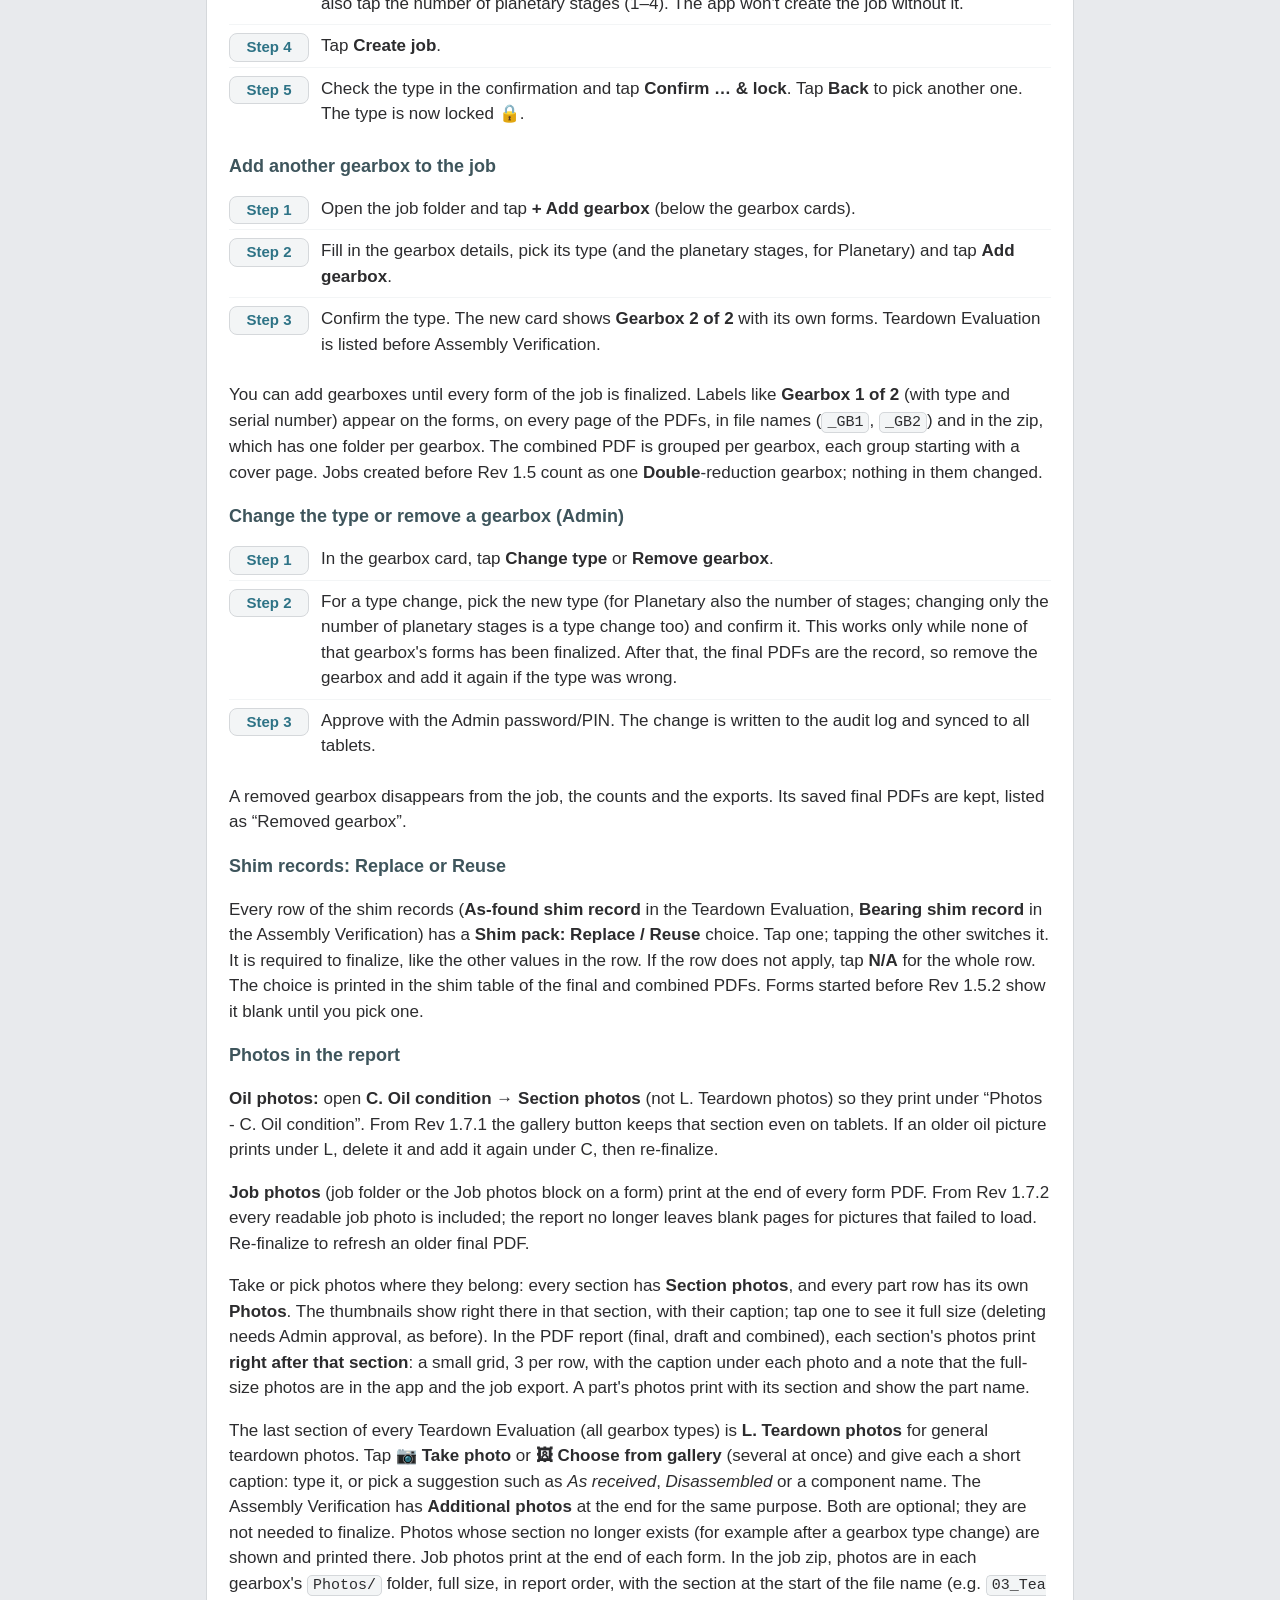
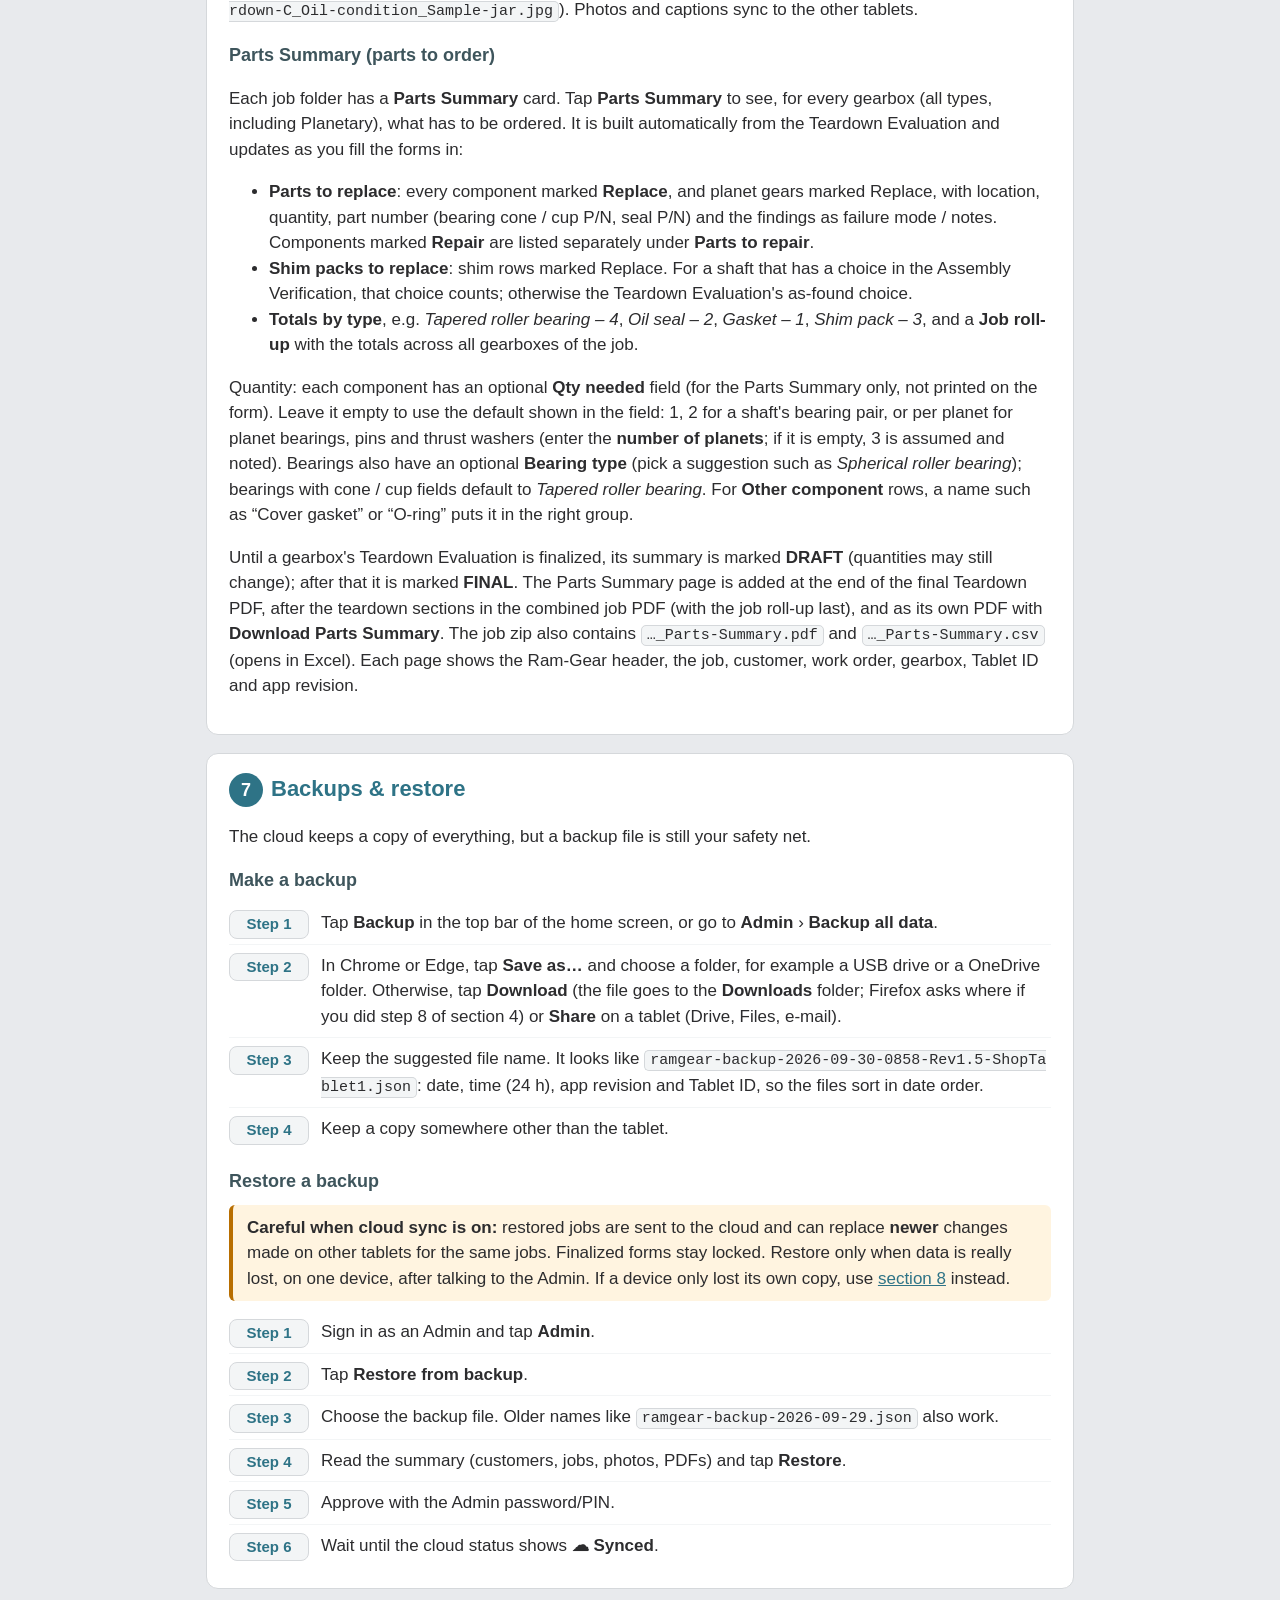
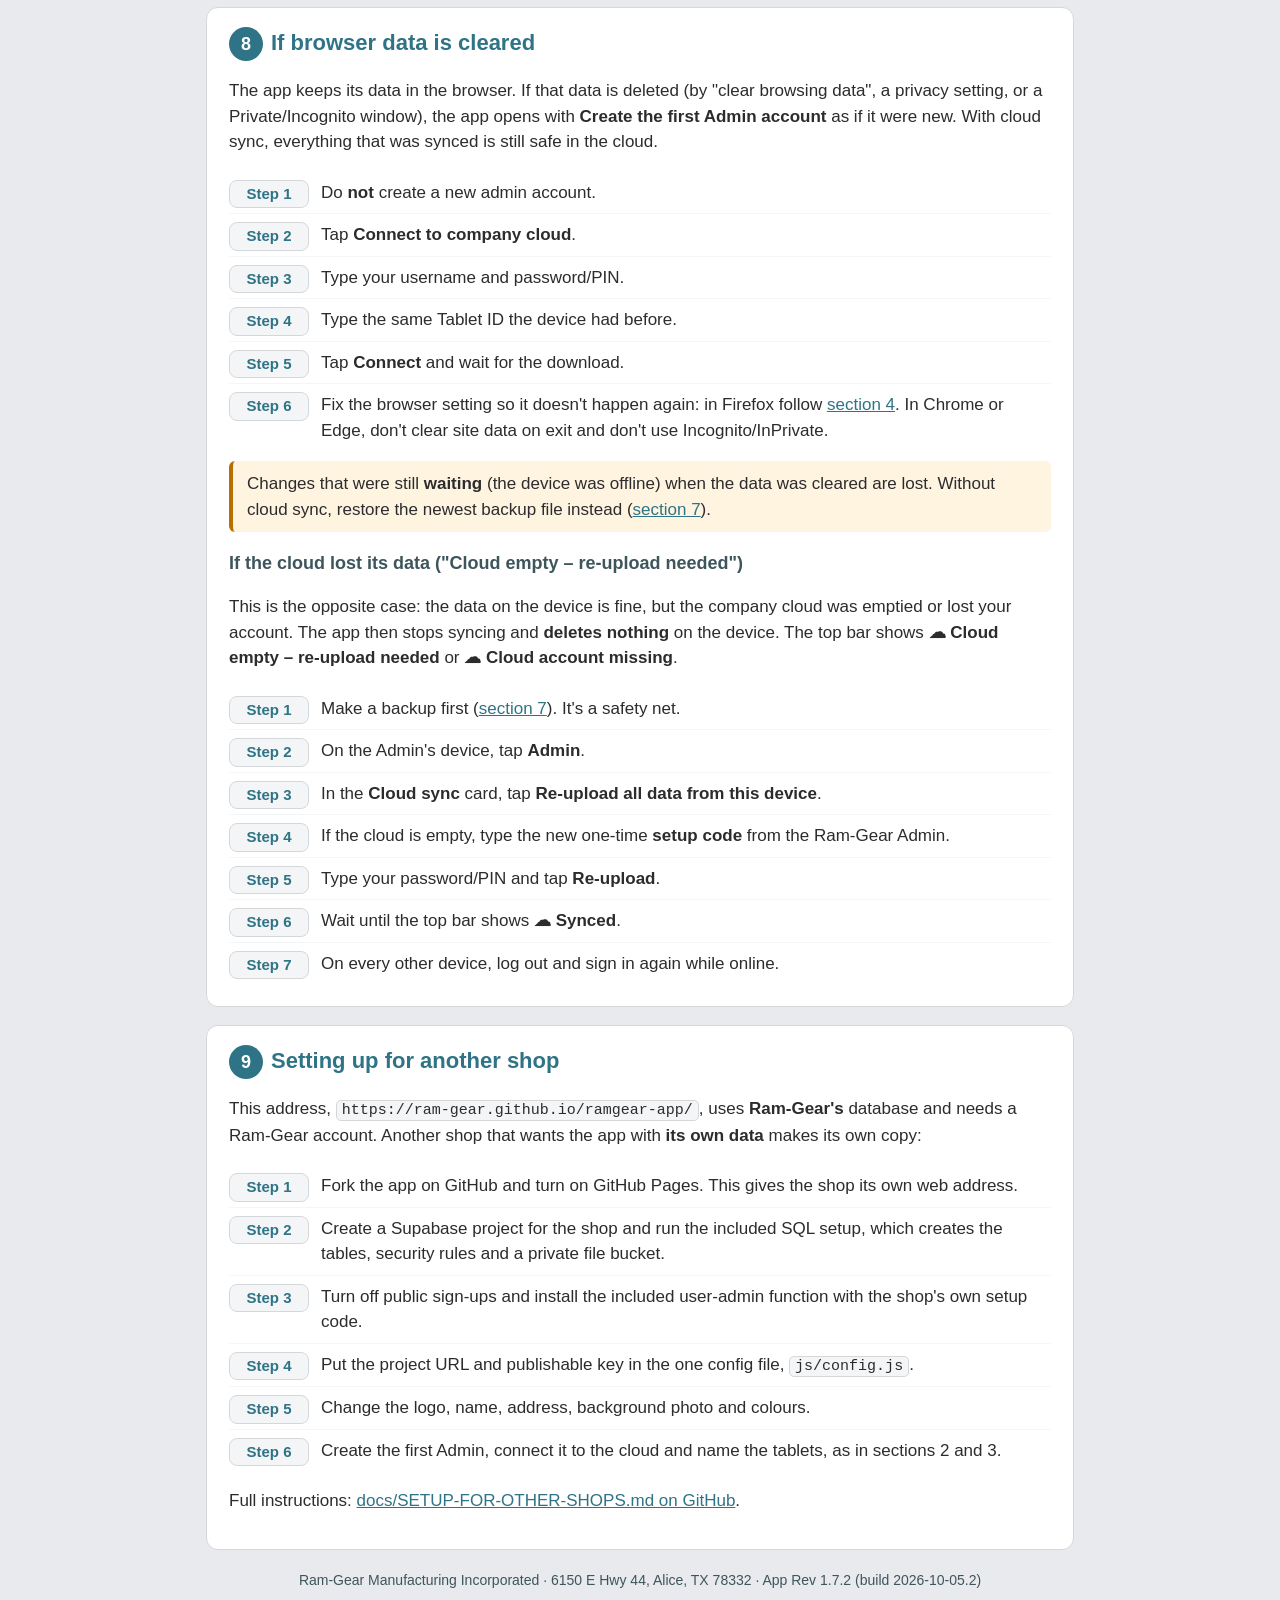
==== commit 73ca5806: "Rev 1.7.2: job photos always embed; never emit empty photo pages" ====
--- a/help.html
+++ b/help.html
@@ -197,6 +197,7 @@
   <p>Every row of the shim records (<b>As-found shim record</b> in the Teardown Evaluation, <b>Bearing shim record</b> in the Assembly Verification) has a <b>Shim pack: Replace / Reuse</b> choice. Tap one; tapping the other switches it. It is required to finalize, like the other values in the row. If the row does not apply, tap <b>N/A</b> for the whole row. The choice is printed in the shim table of the final and combined PDFs. Forms started before Rev 1.5.2 show it blank until you pick one.</p>
   <h3 id="tphotos">Photos in the report</h3>
   <p><b>Oil photos:</b> open <b>C. Oil condition</b> → <b>Section photos</b> (not L. Teardown photos) so they print under “Photos - C. Oil condition”. From Rev 1.7.1 the gallery button keeps that section even on tablets. If an older oil picture prints under L, delete it and add it again under C, then re-finalize.</p>
+  <p><b>Job photos</b> (job folder or the Job photos block on a form) print at the end of every form PDF. From Rev 1.7.2 every readable job photo is included; the report no longer leaves blank pages for pictures that failed to load. Re-finalize to refresh an older final PDF.</p>
 
   <p>Take or pick photos where they belong: every section has <b>Section photos</b>, and every part row has its own <b>Photos</b>. The thumbnails show right there in that section, with their caption; tap one to see it full size (deleting needs Admin approval, as before). In the PDF report (final, draft and combined), each section's photos print <b>right after that section</b>: a small grid, 3 per row, with the caption under each photo and a note that the full-size photos are in the app and the job export. A part's photos print with its section and show the part name.</p>
   <p>The last section of every Teardown Evaluation (all gearbox types) is <b>L. Teardown photos</b> for general teardown photos. Tap <b>📷 Take photo</b> or <b>🖼 Choose from gallery</b> (several at once) and give each a short caption: type it, or pick a suggestion such as <i>As received</i>, <i>Disassembled</i> or a component name. The Assembly Verification has <b>Additional photos</b> at the end for the same purpose. Both are optional; they are not needed to finalize. Photos whose section no longer exists (for example after a gearbox type change) are shown and printed there. Job photos print at the end of each form. In the job zip, photos are in each gearbox's <code>Photos/</code> folder, full size, in report order, with the section at the start of the file name (e.g. <code>03_Teardown-C_Oil-condition_Sample-jar.jpg</code>). Photos and captions sync to the other tablets.</p>
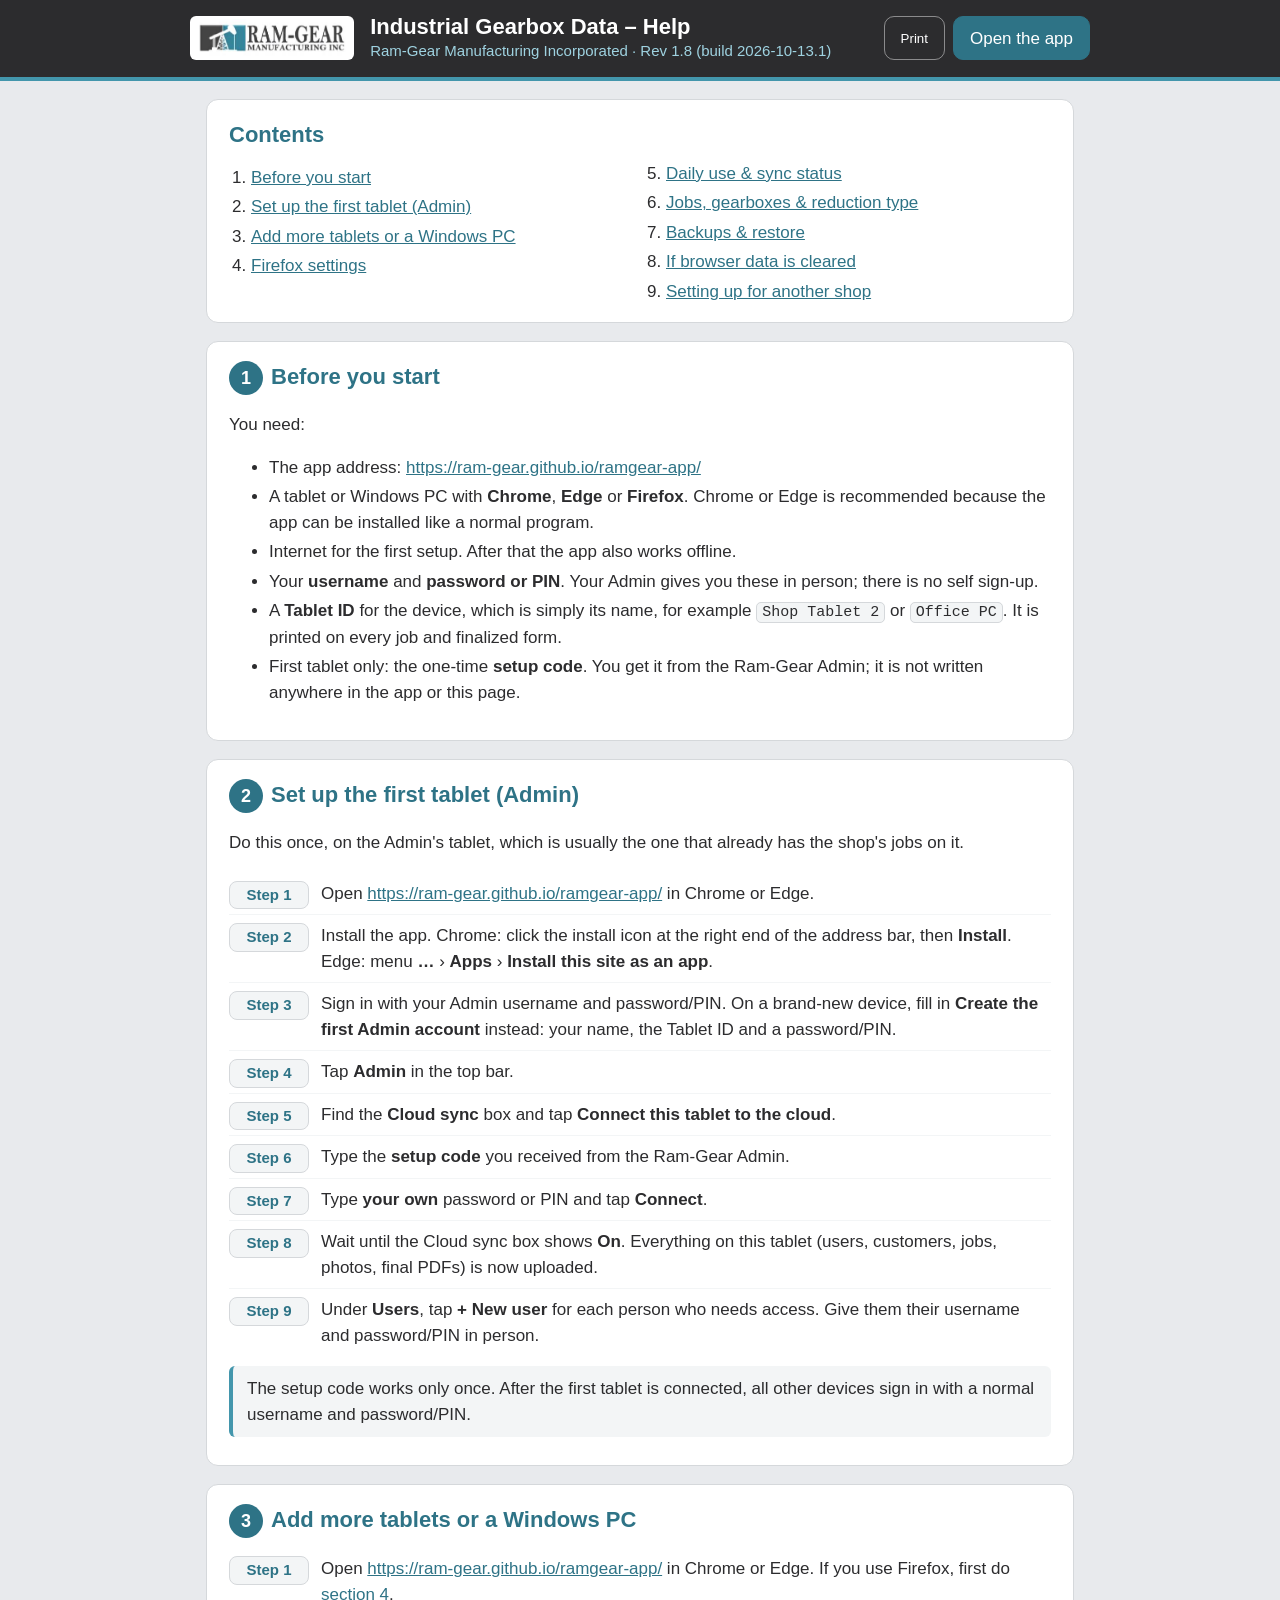
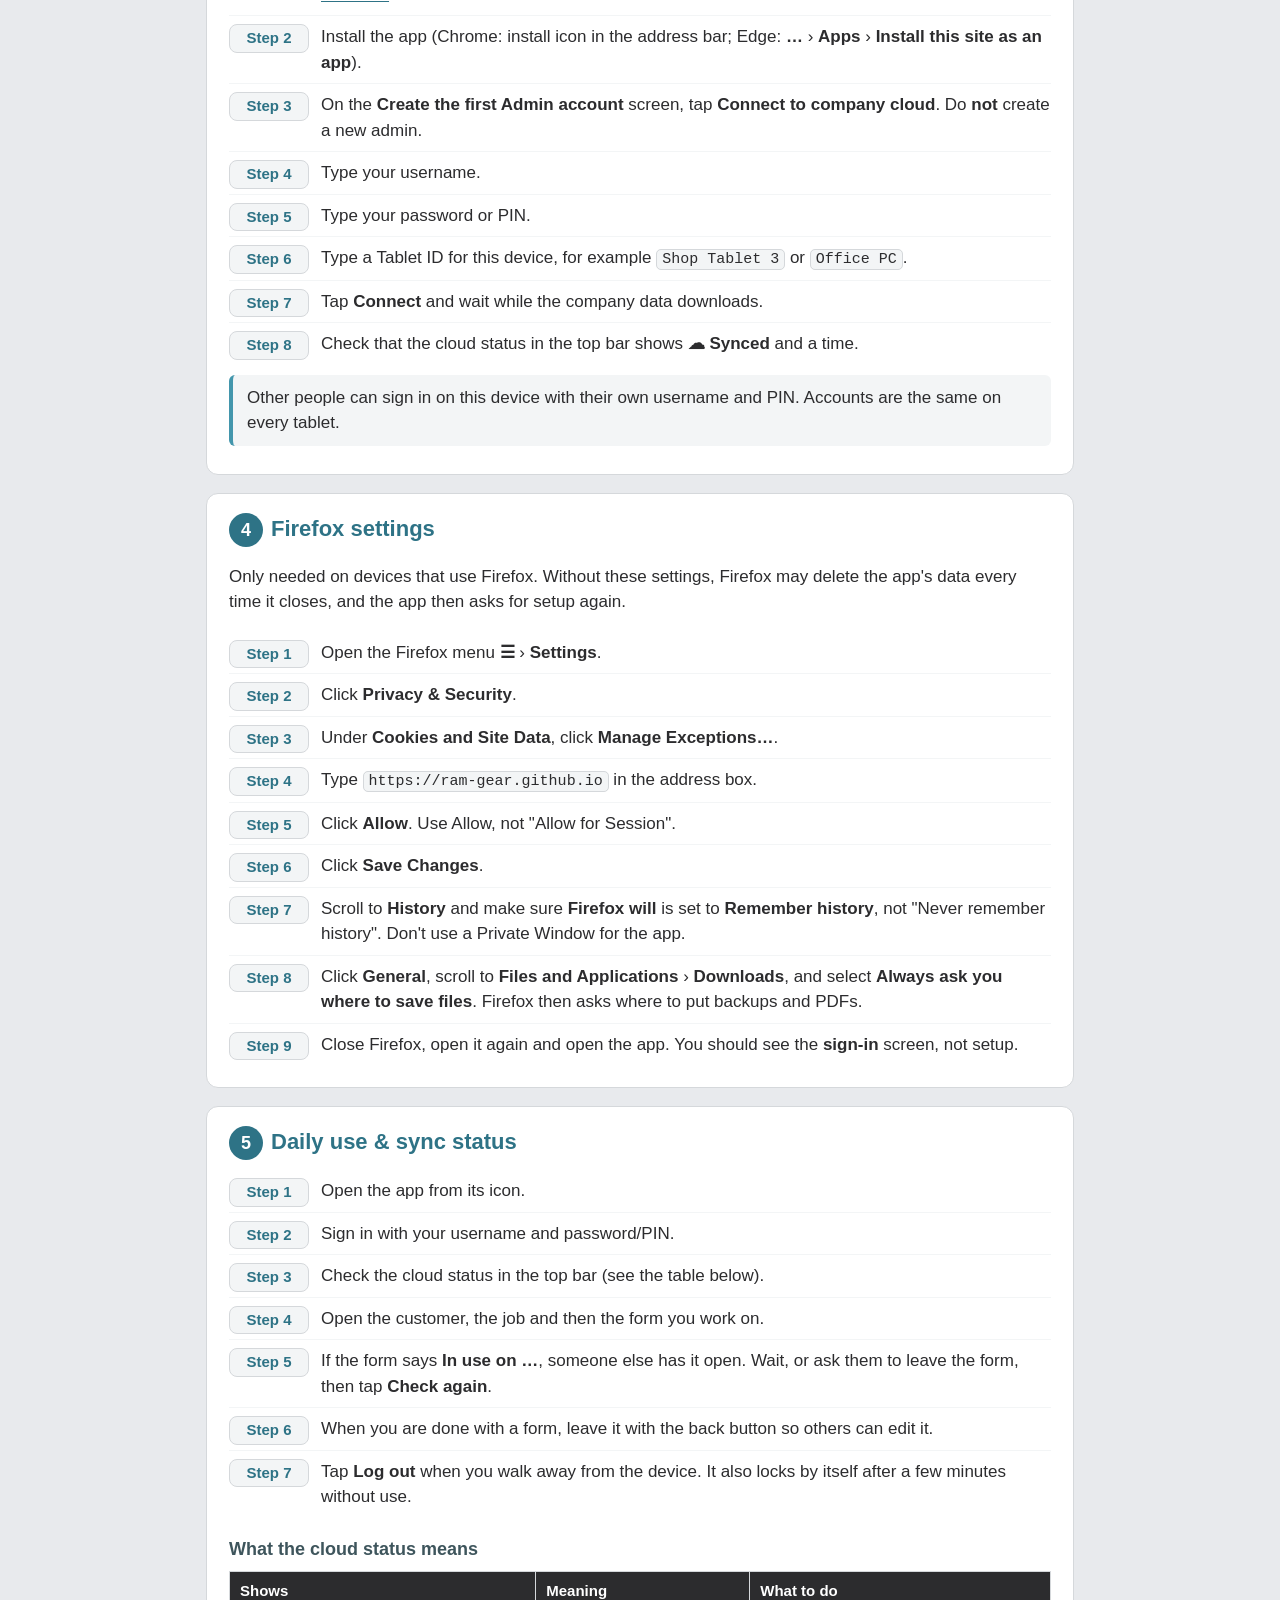
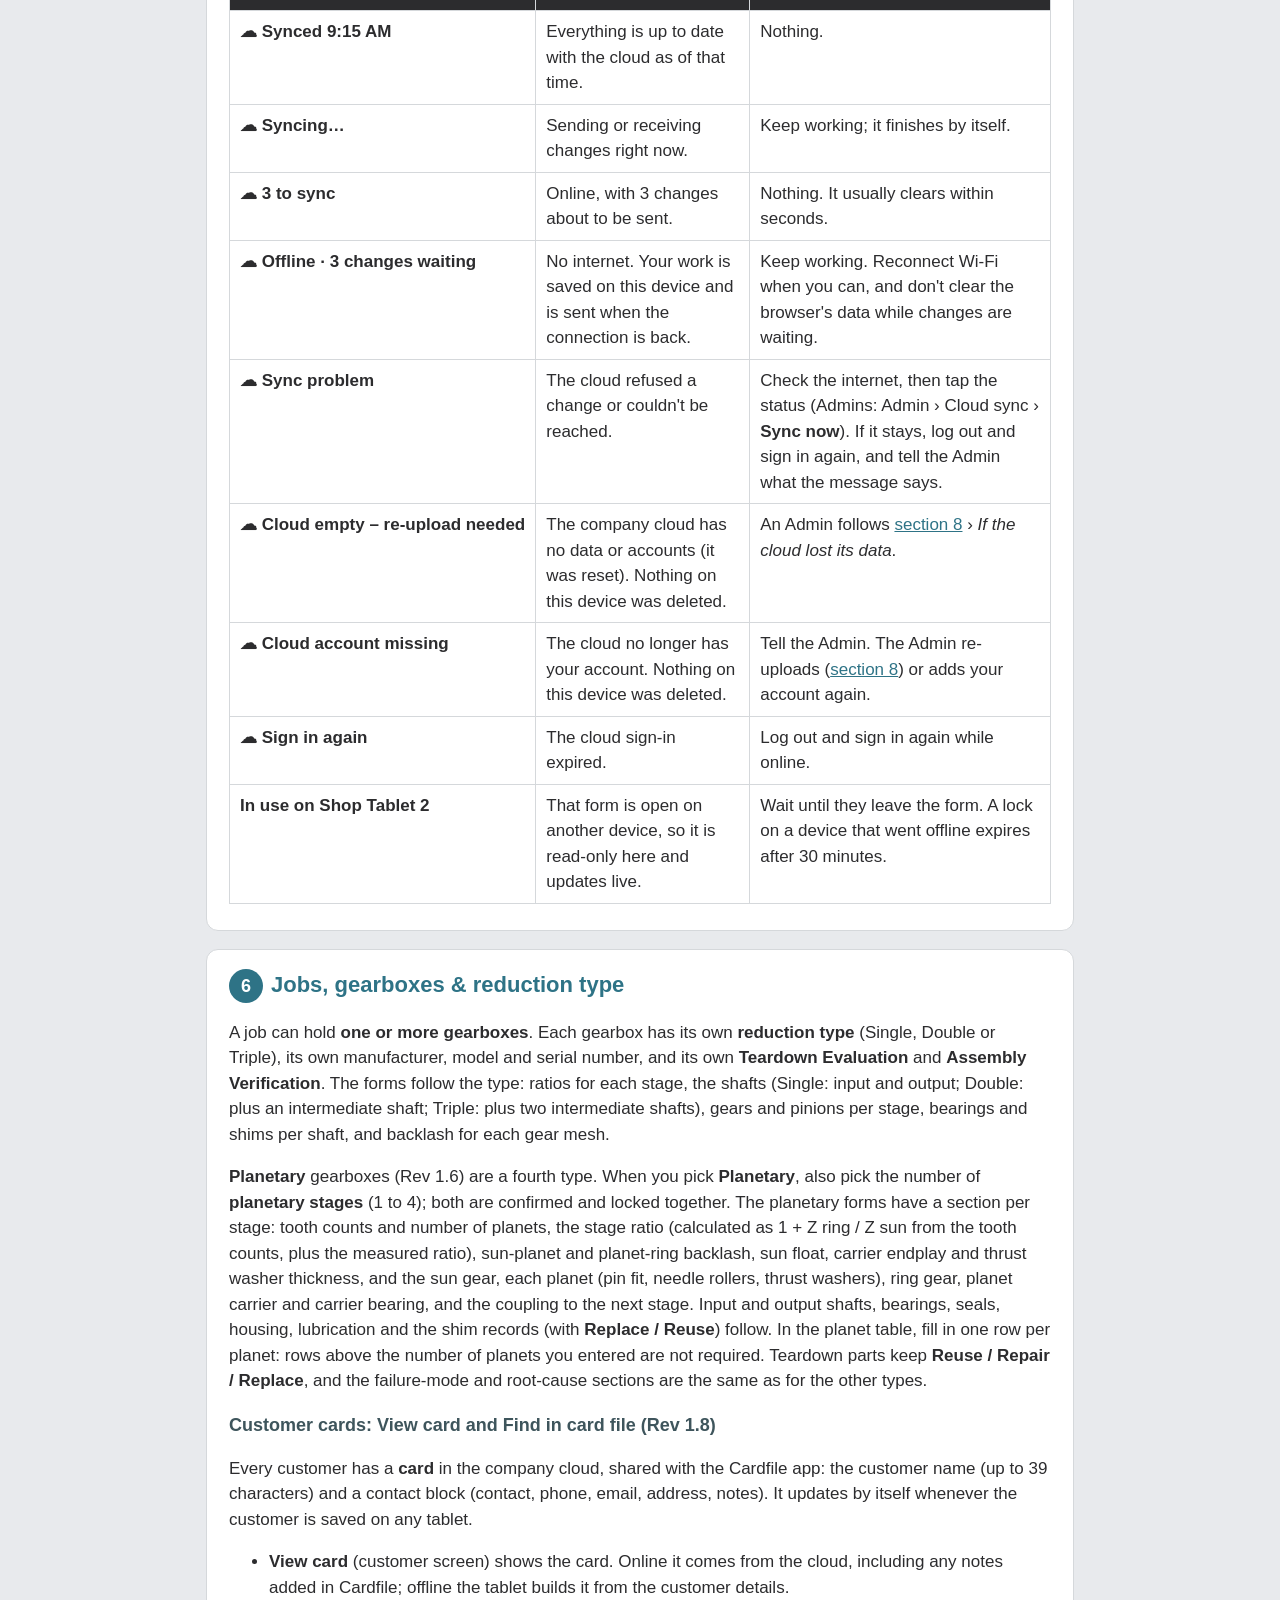
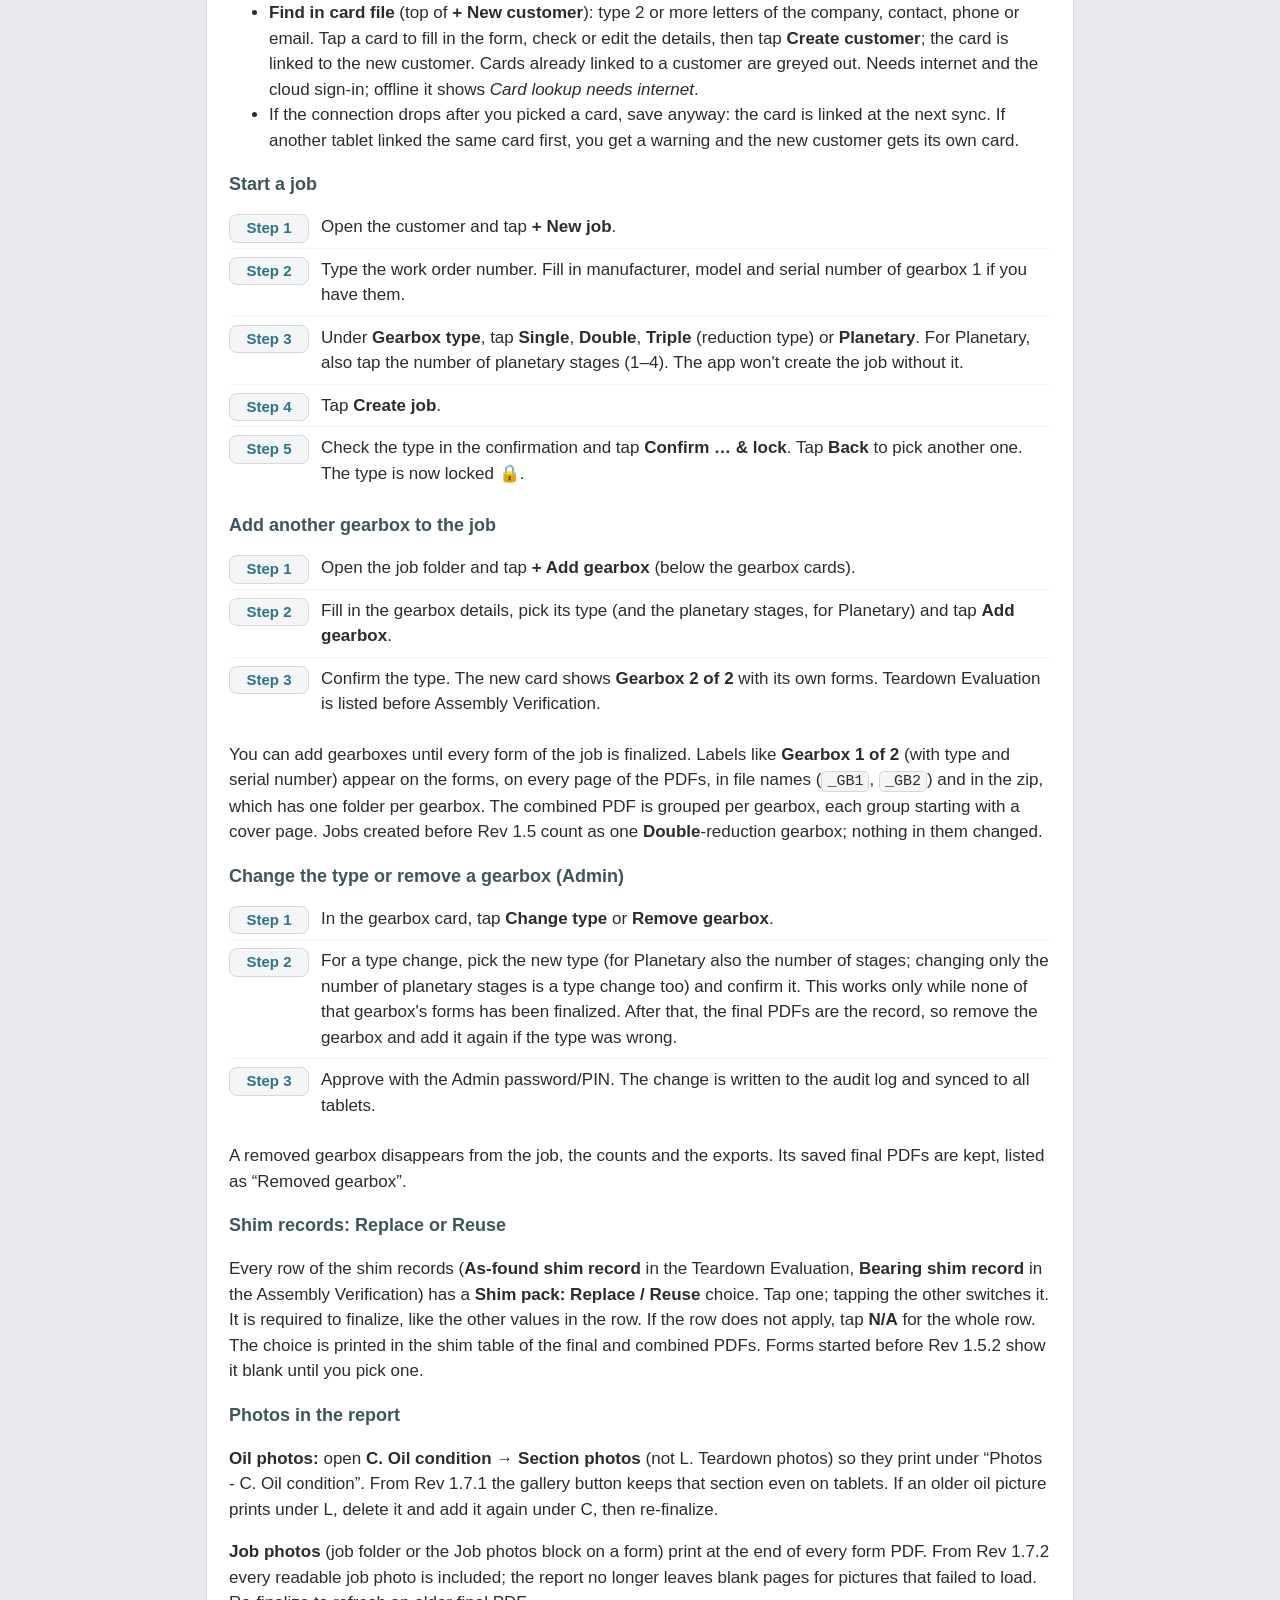
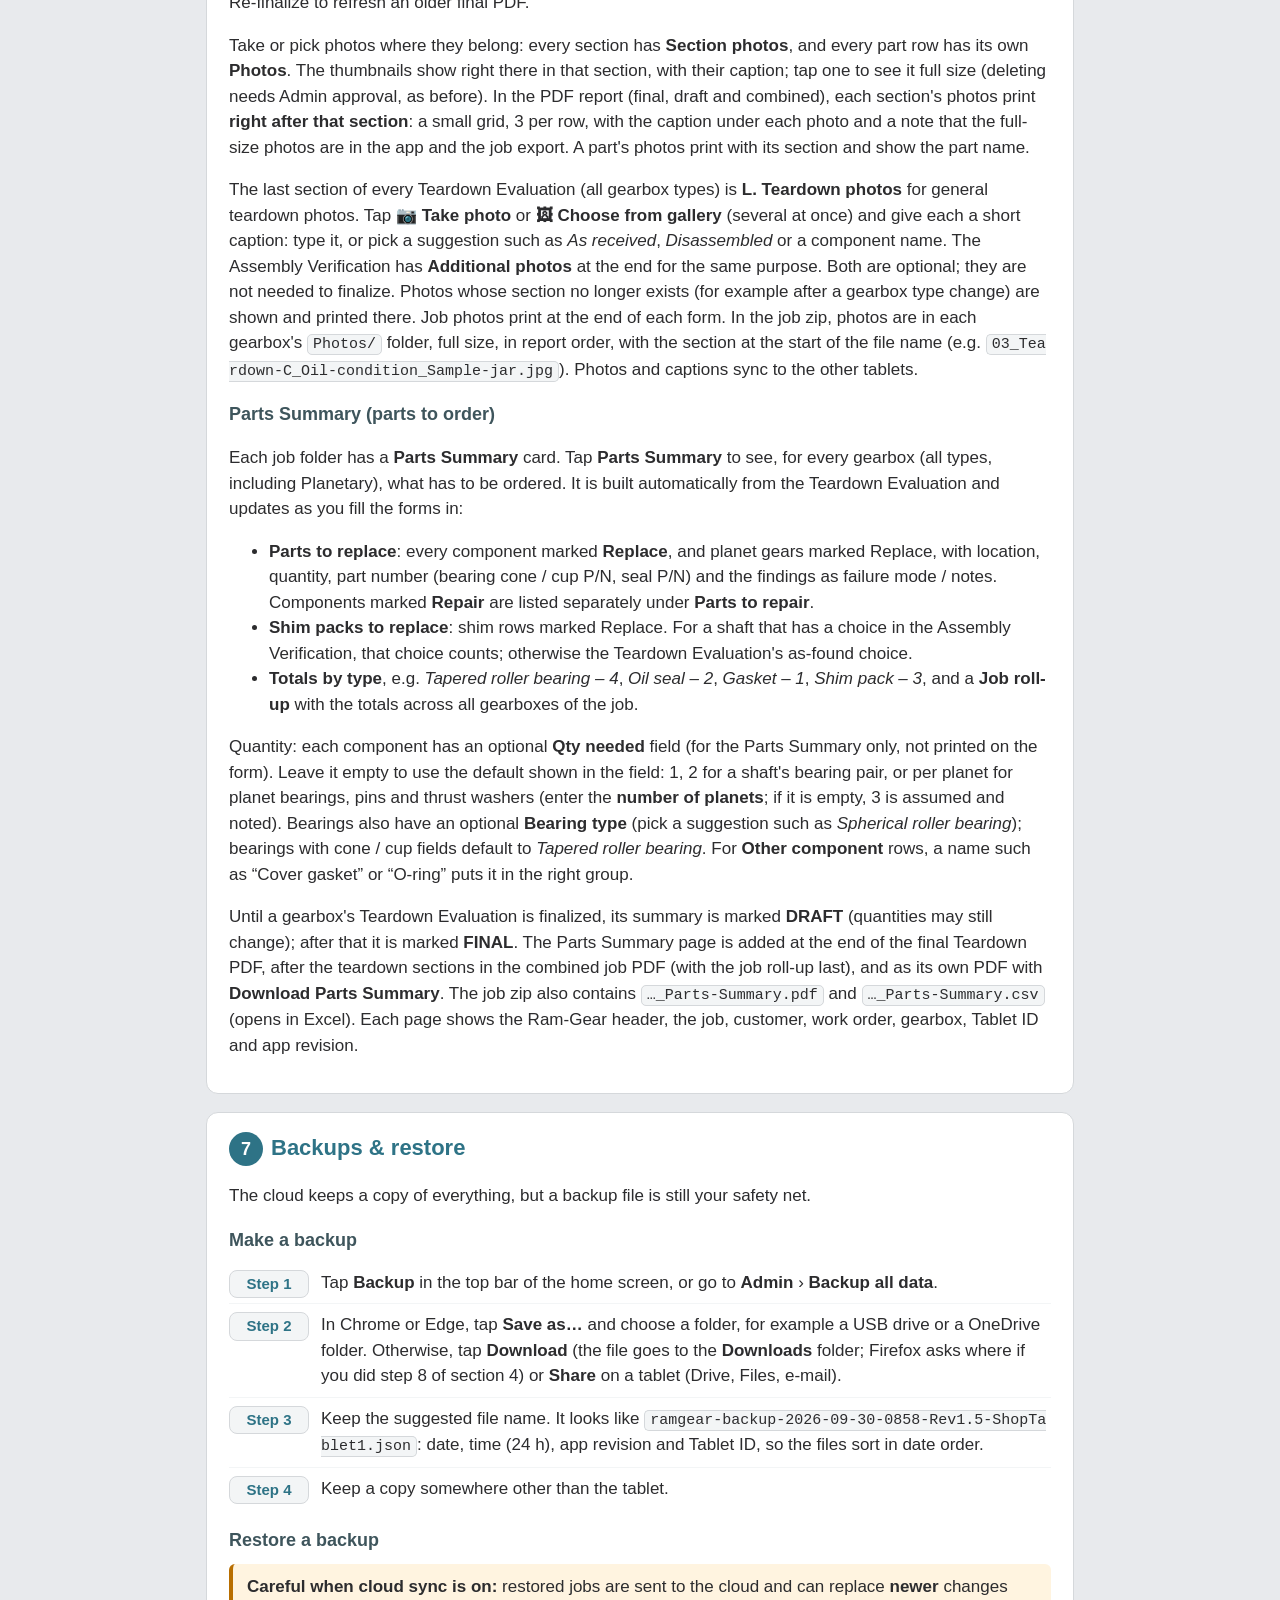
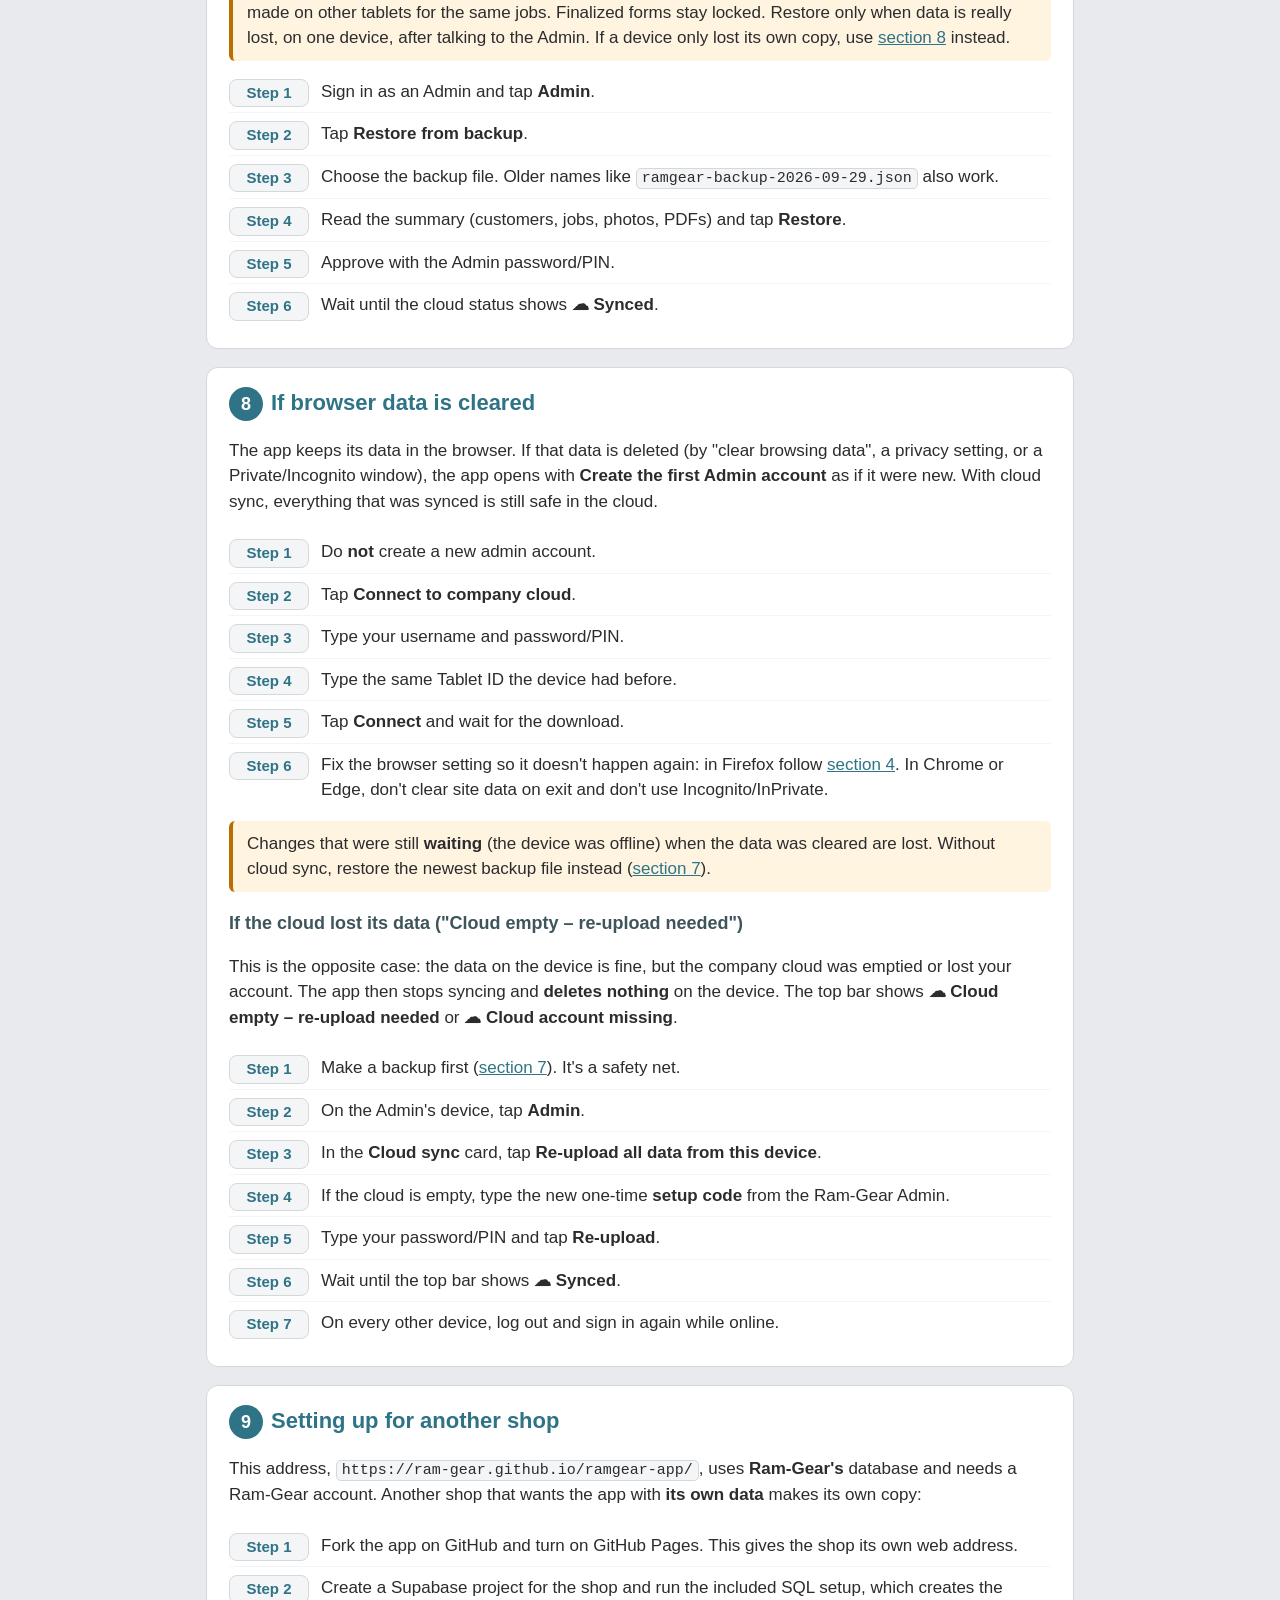
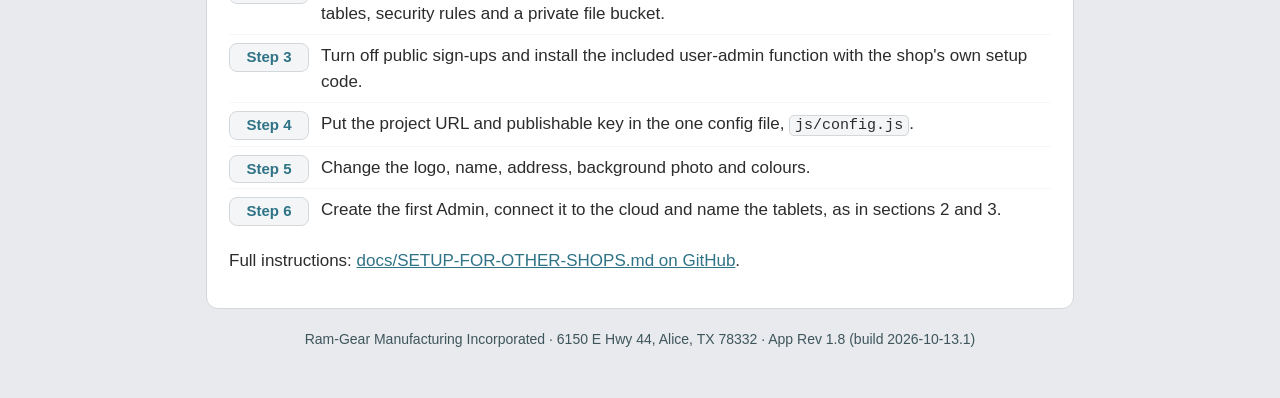
==== commit 1452e9a7: "Rev 1.8: customer cards - View card, Find in card file (Cardfile link), migration 002_customer_cards" ====
--- a/help.html
+++ b/help.html
@@ -171,6 +171,13 @@
   <h2><span class="num">6</span>Jobs, gearboxes &amp; reduction type</h2>
   <p>A job can hold <b>one or more gearboxes</b>. Each gearbox has its own <b>reduction type</b> (Single, Double or Triple), its own manufacturer, model and serial number, and its own <b>Teardown Evaluation</b> and <b>Assembly Verification</b>. The forms follow the type: ratios for each stage, the shafts (Single: input and output; Double: plus an intermediate shaft; Triple: plus two intermediate shafts), gears and pinions per stage, bearings and shims per shaft, and backlash for each gear mesh.</p>
   <p><b>Planetary</b> gearboxes (Rev 1.6) are a fourth type. When you pick <b>Planetary</b>, also pick the number of <b>planetary stages</b> (1 to 4); both are confirmed and locked together. The planetary forms have a section per stage: tooth counts and number of planets, the stage ratio (calculated as 1 + Z ring / Z sun from the tooth counts, plus the measured ratio), sun-planet and planet-ring backlash, sun float, carrier endplay and thrust washer thickness, and the sun gear, each planet (pin fit, needle rollers, thrust washers), ring gear, planet carrier and carrier bearing, and the coupling to the next stage. Input and output shafts, bearings, seals, housing, lubrication and the shim records (with <b>Replace / Reuse</b>) follow. In the planet table, fill in one row per planet: rows above the number of planets you entered are not required. Teardown parts keep <b>Reuse / Repair / Replace</b>, and the failure-mode and root-cause sections are the same as for the other types.</p>
+  <h3 id="cards">Customer cards: View card and Find in card file (Rev 1.8)</h3>
+  <p>Every customer has a <b>card</b> in the company cloud, shared with the Cardfile app: the customer name (up to 39 characters) and a contact block (contact, phone, email, address, notes). It updates by itself whenever the customer is saved on any tablet.</p>
+  <ul>
+    <li><b>View card</b> (customer screen) shows the card. Online it comes from the cloud, including any notes added in Cardfile; offline the tablet builds it from the customer details.</li>
+    <li><b>Find in card file</b> (top of <b>+ New customer</b>): type 2 or more letters of the company, contact, phone or email. Tap a card to fill in the form, check or edit the details, then tap <b>Create customer</b>; the card is linked to the new customer. Cards already linked to a customer are greyed out. Needs internet and the cloud sign-in; offline it shows <i>Card lookup needs internet</i>.</li>
+    <li>If the connection drops after you picked a card, save anyway: the card is linked at the next sync. If another tablet linked the same card first, you get a warning and the new customer gets its own card.</li>
+  </ul>
   <h3>Start a job</h3>
   <ol class="steps">
     <li>Open the customer and tap <b>+ New job</b>.</li>
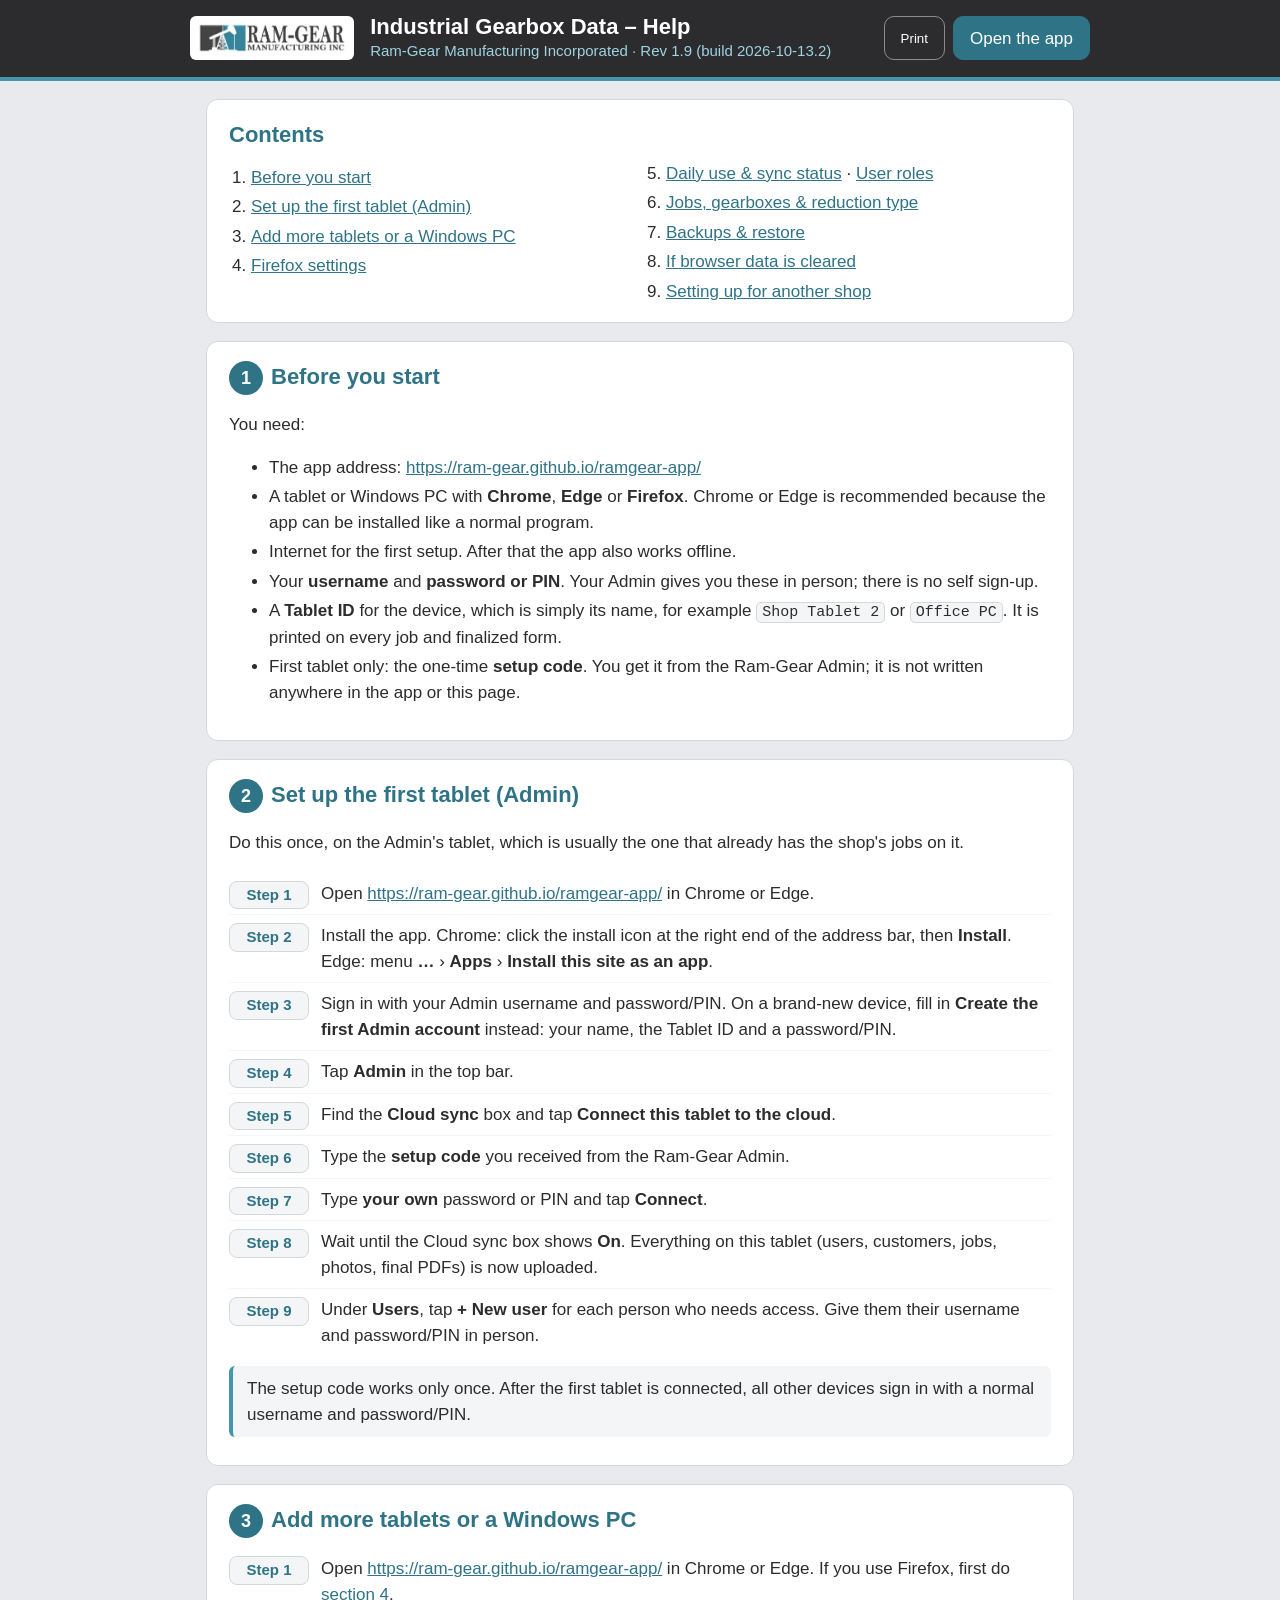
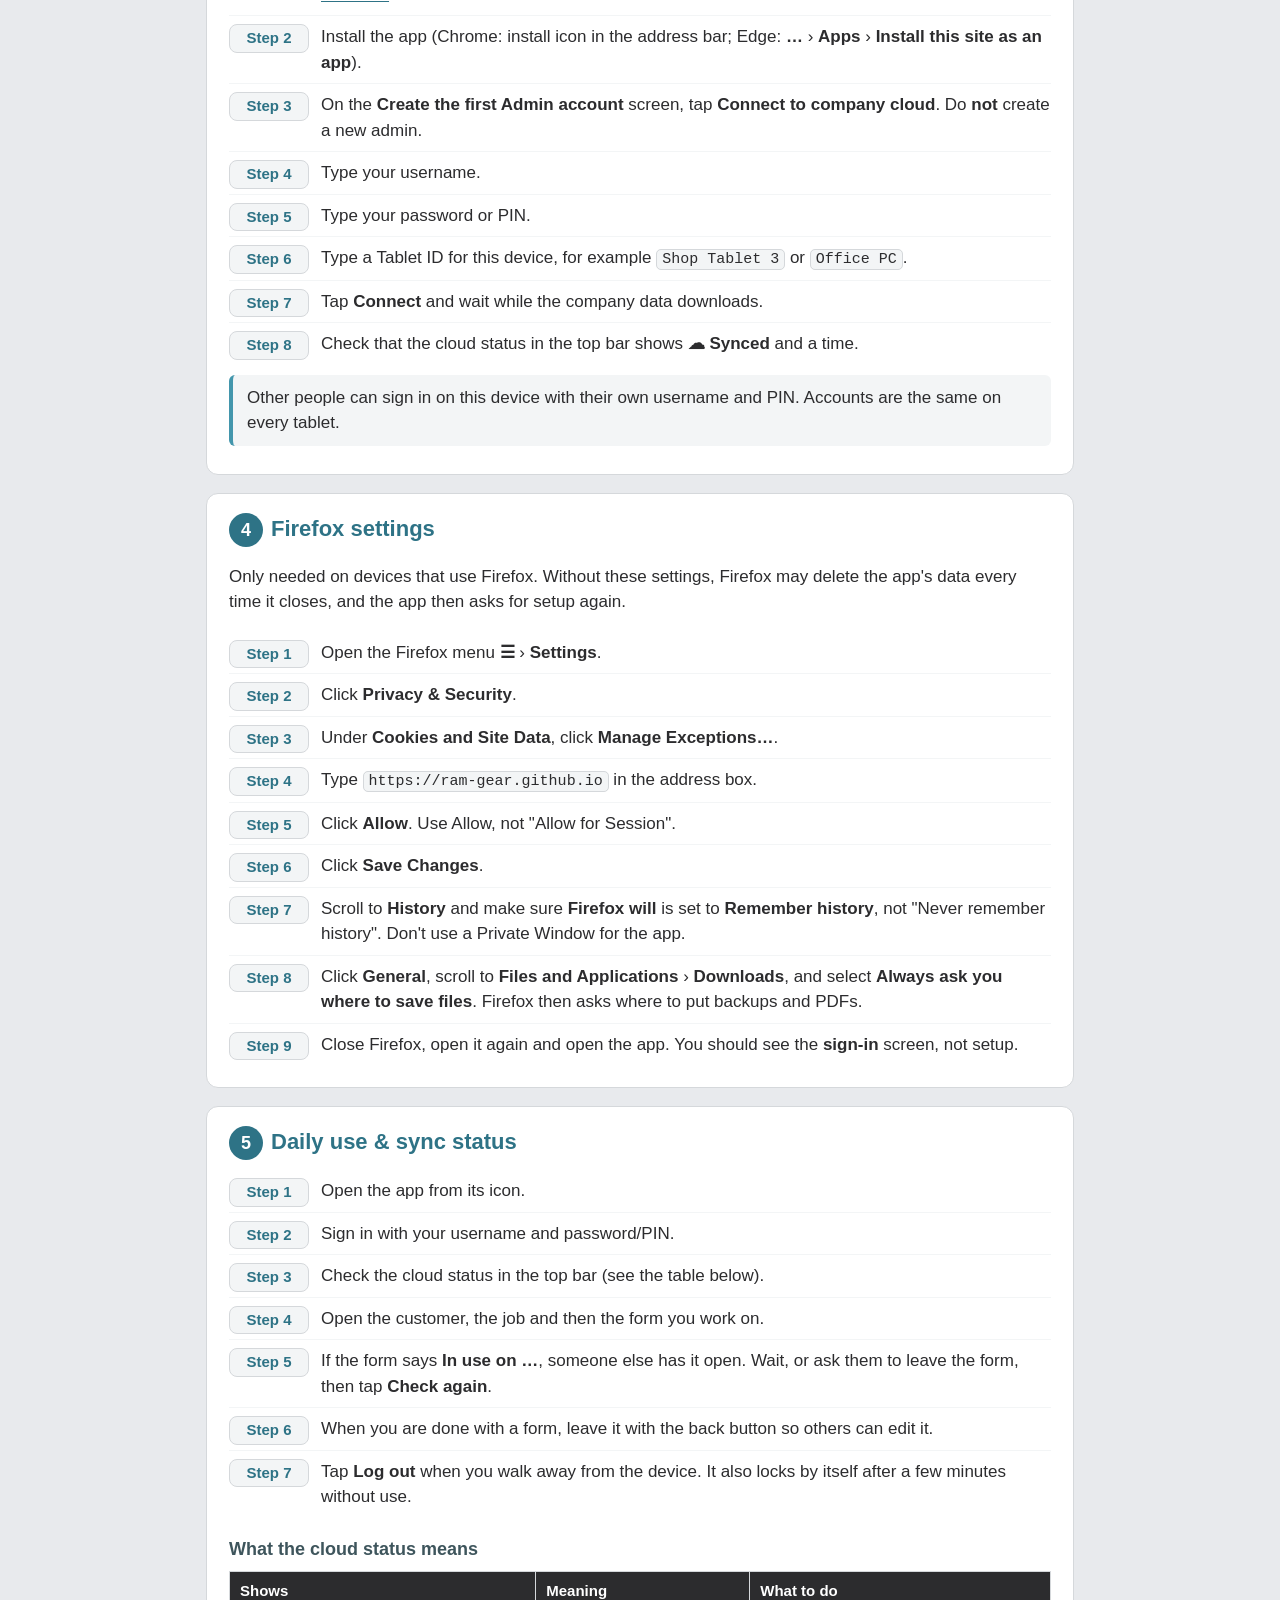
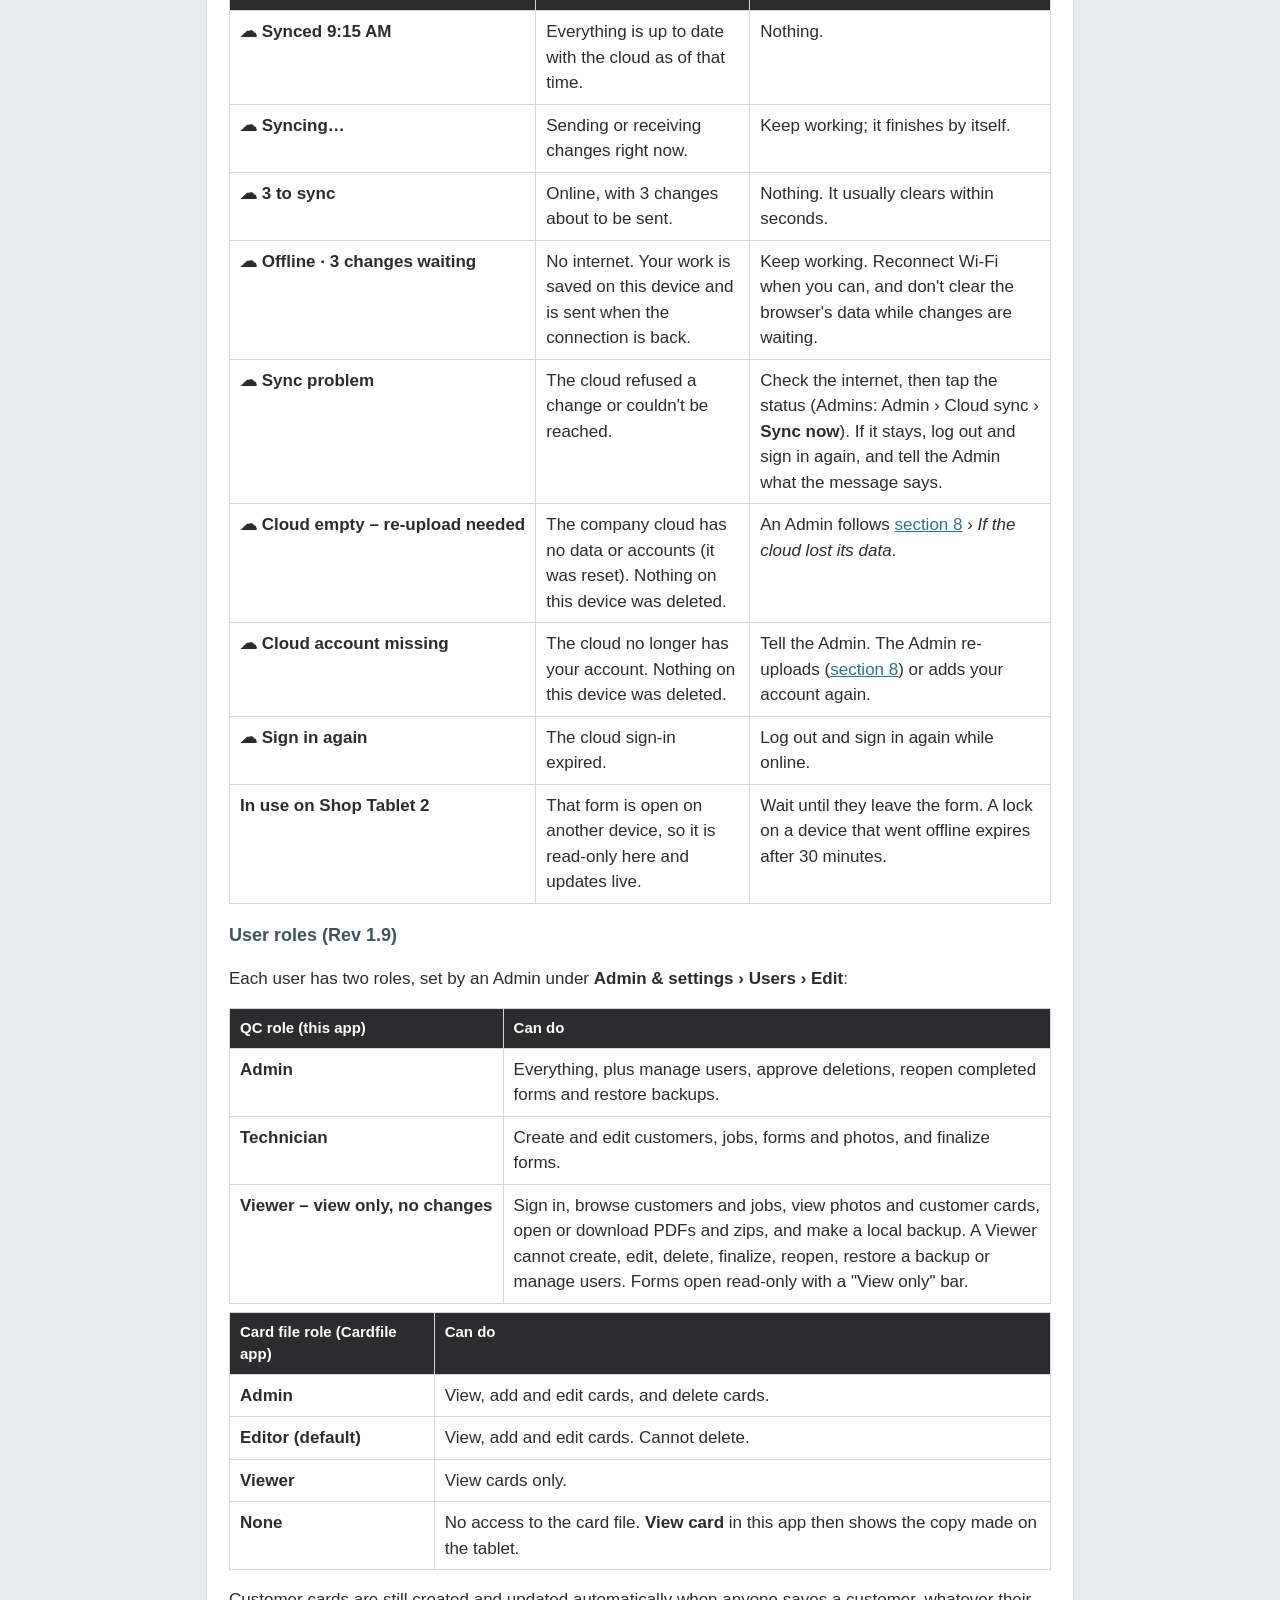
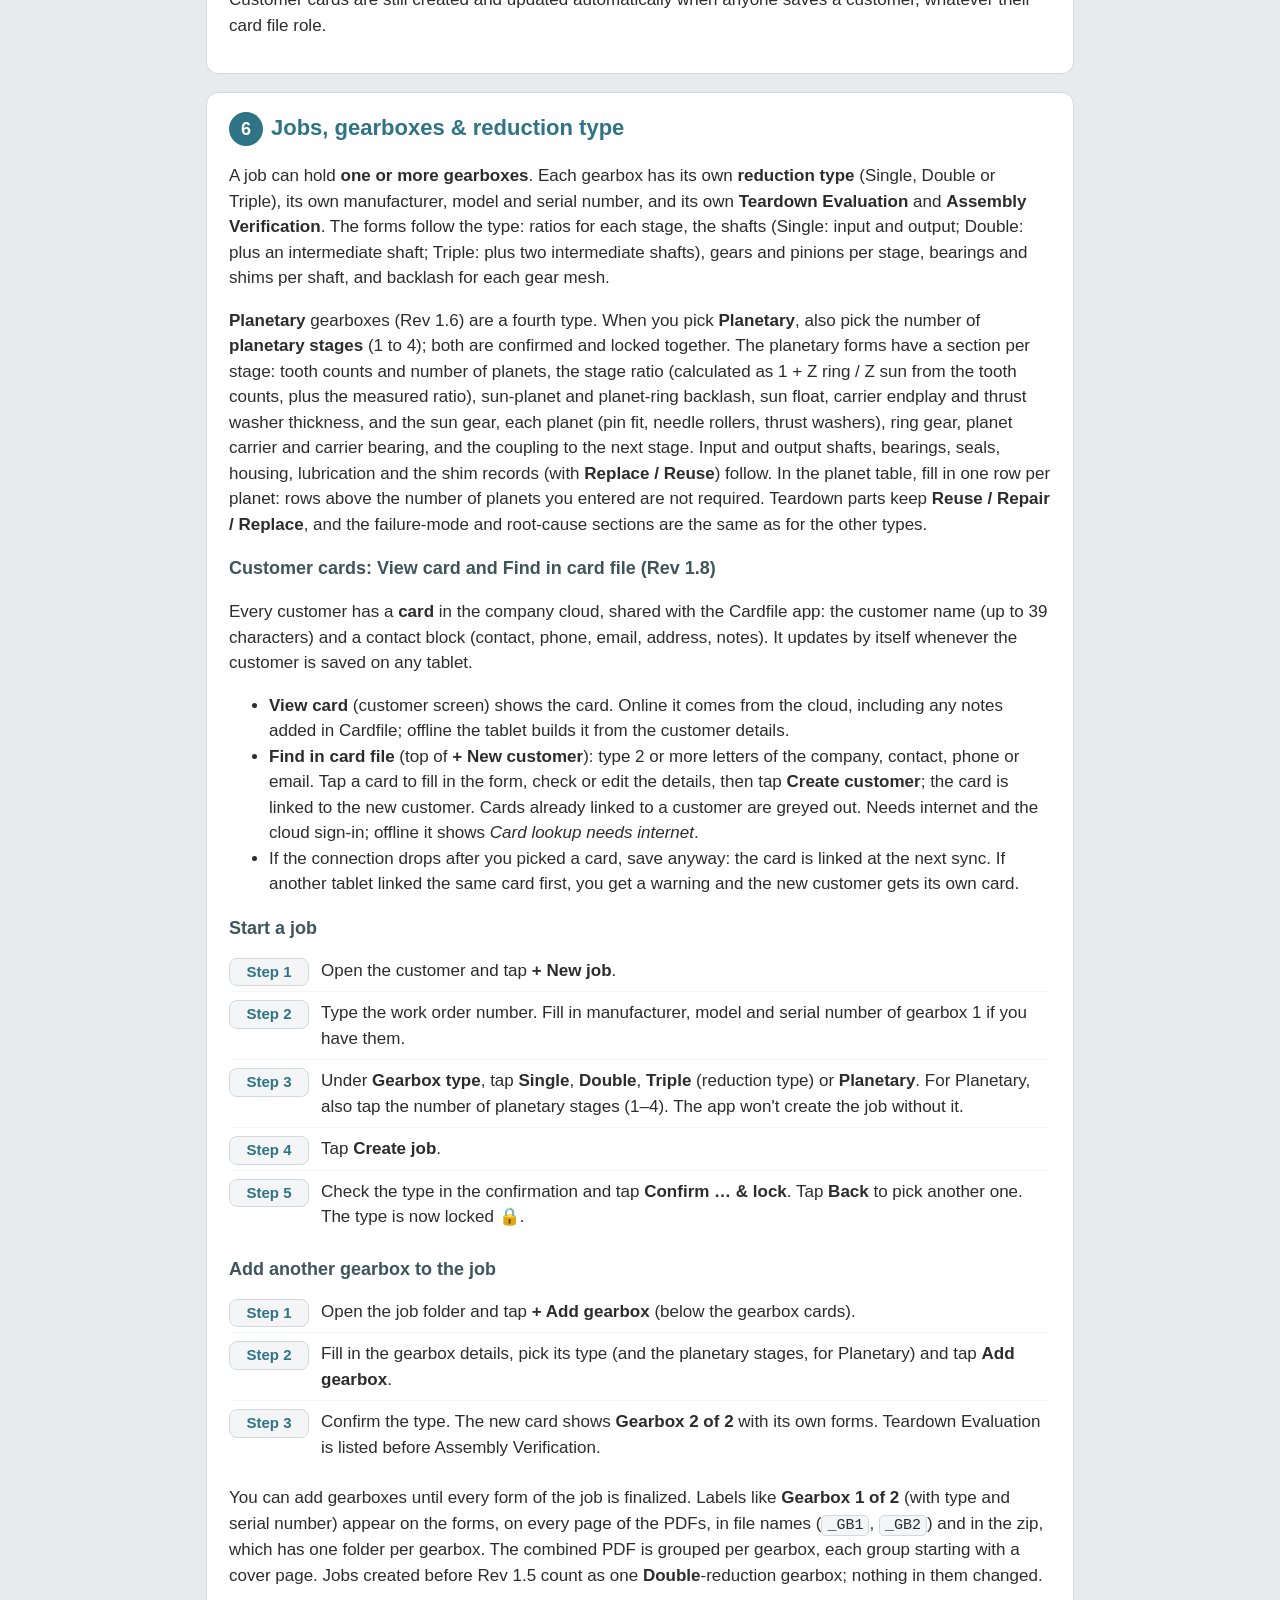
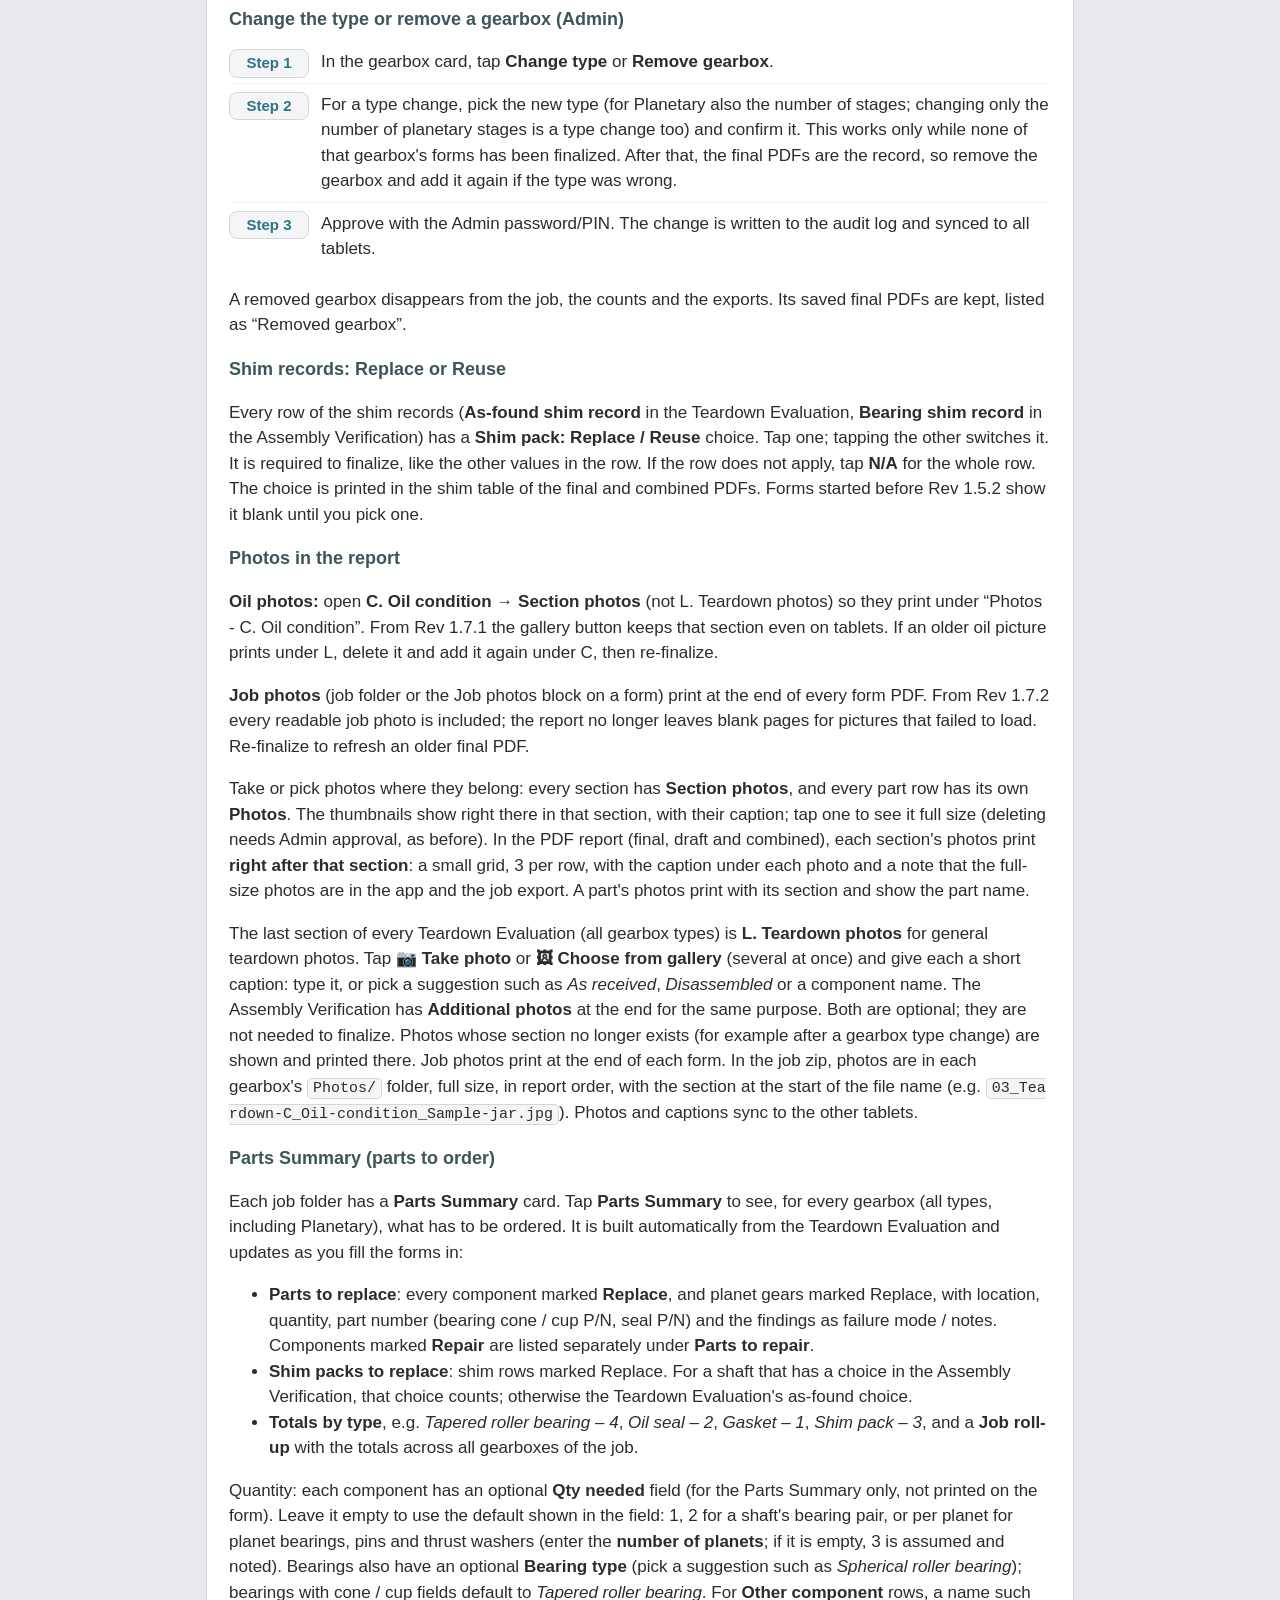
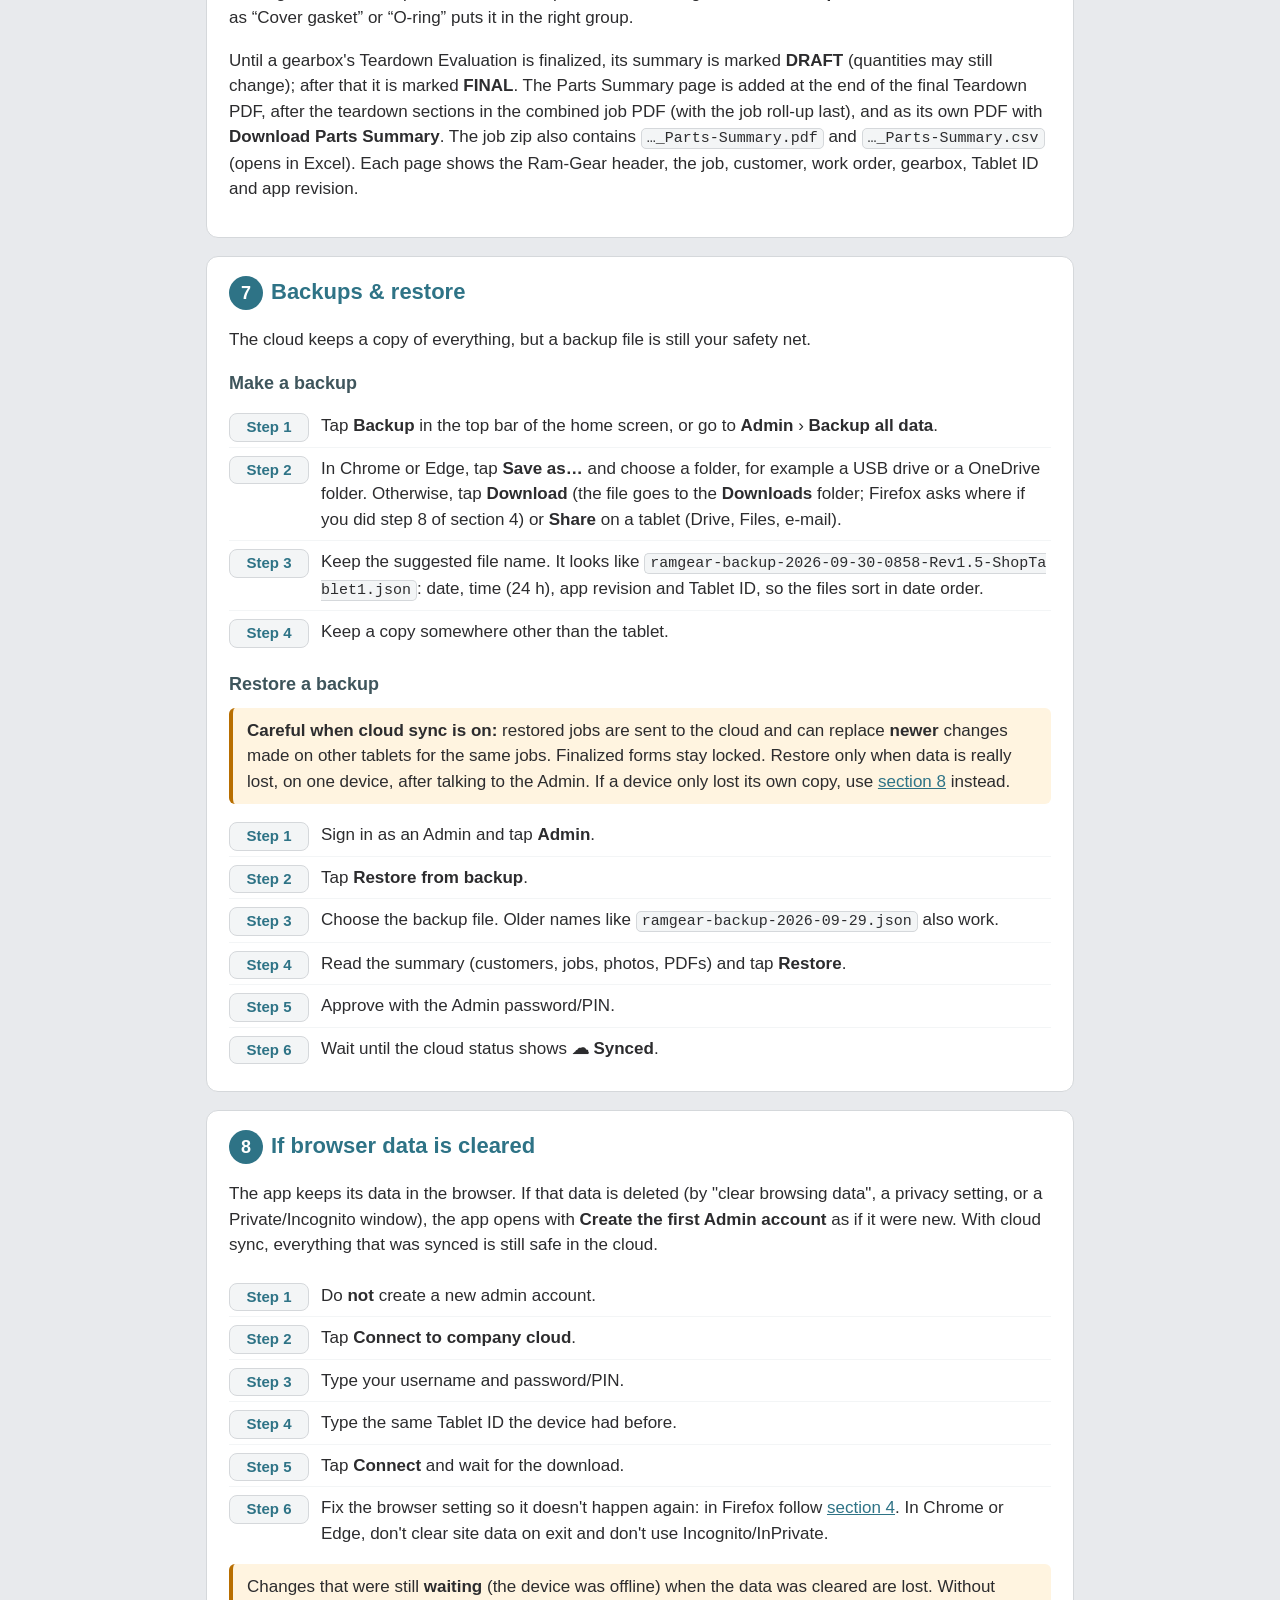
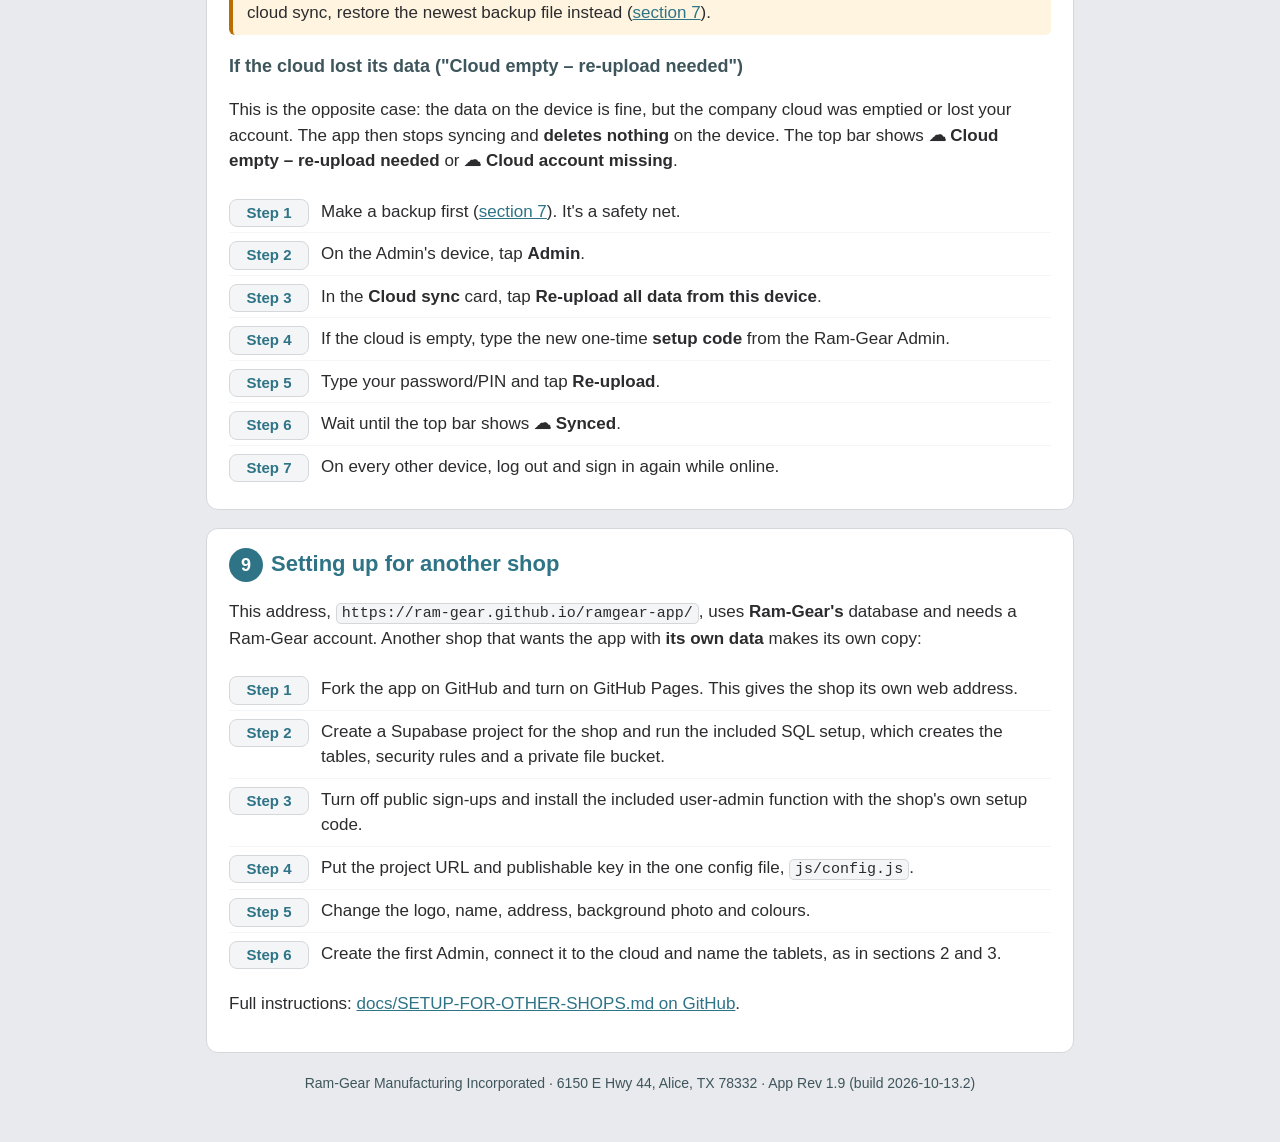
==== commit b955be26: "Rev 1.9: Viewer (view-only) QC role; per-app card file role (members.card_role); migration 003; rg-a" ====
--- a/help.html
+++ b/help.html
@@ -72,7 +72,7 @@
     <li><a href="#first">Set up the first tablet (Admin)</a></li>
     <li><a href="#more">Add more tablets or a Windows PC</a></li>
     <li><a href="#firefox">Firefox settings</a></li>
-    <li><a href="#daily">Daily use &amp; sync status</a></li>
+    <li><a href="#daily">Daily use &amp; sync status</a> · <a href="#roles">User roles</a></li>
     <li><a href="#gearboxes">Jobs, gearboxes &amp; reduction type</a></li>
     <li><a href="#backup">Backups &amp; restore</a></li>
     <li><a href="#cleared">If browser data is cleared</a></li>
@@ -165,6 +165,22 @@
     <tr><td>☁ Sign in again</td><td>The cloud sign-in expired.</td><td>Log out and sign in again while online.</td></tr>
     <tr><td>In use on Shop Tablet 2</td><td>That form is open on another device, so it is read-only here and updates live.</td><td>Wait until they leave the form. A lock on a device that went offline expires after 30 minutes.</td></tr>
   </table>
+  <h3 id="roles">User roles (Rev 1.9)</h3>
+  <p>Each user has two roles, set by an Admin under <b>Admin &amp; settings › Users › Edit</b>:</p>
+  <table>
+    <tr><th>QC role (this app)</th><th>Can do</th></tr>
+    <tr><td>Admin</td><td>Everything, plus manage users, approve deletions, reopen completed forms and restore backups.</td></tr>
+    <tr><td>Technician</td><td>Create and edit customers, jobs, forms and photos, and finalize forms.</td></tr>
+    <tr><td>Viewer – view only, no changes</td><td>Sign in, browse customers and jobs, view photos and customer cards, open or download PDFs and zips, and make a local backup. A Viewer cannot create, edit, delete, finalize, reopen, restore a backup or manage users. Forms open read-only with a "View only" bar.</td></tr>
+  </table>
+  <table>
+    <tr><th>Card file role (Cardfile app)</th><th>Can do</th></tr>
+    <tr><td>Admin</td><td>View, add and edit cards, and delete cards.</td></tr>
+    <tr><td>Editor (default)</td><td>View, add and edit cards. Cannot delete.</td></tr>
+    <tr><td>Viewer</td><td>View cards only.</td></tr>
+    <tr><td>None</td><td>No access to the card file. <b>View card</b> in this app then shows the copy made on the tablet.</td></tr>
+  </table>
+  <p>Customer cards are still created and updated automatically when anyone saves a customer, whatever their card file role.</p>
 </section>
 
 <section class="card" id="gearboxes">
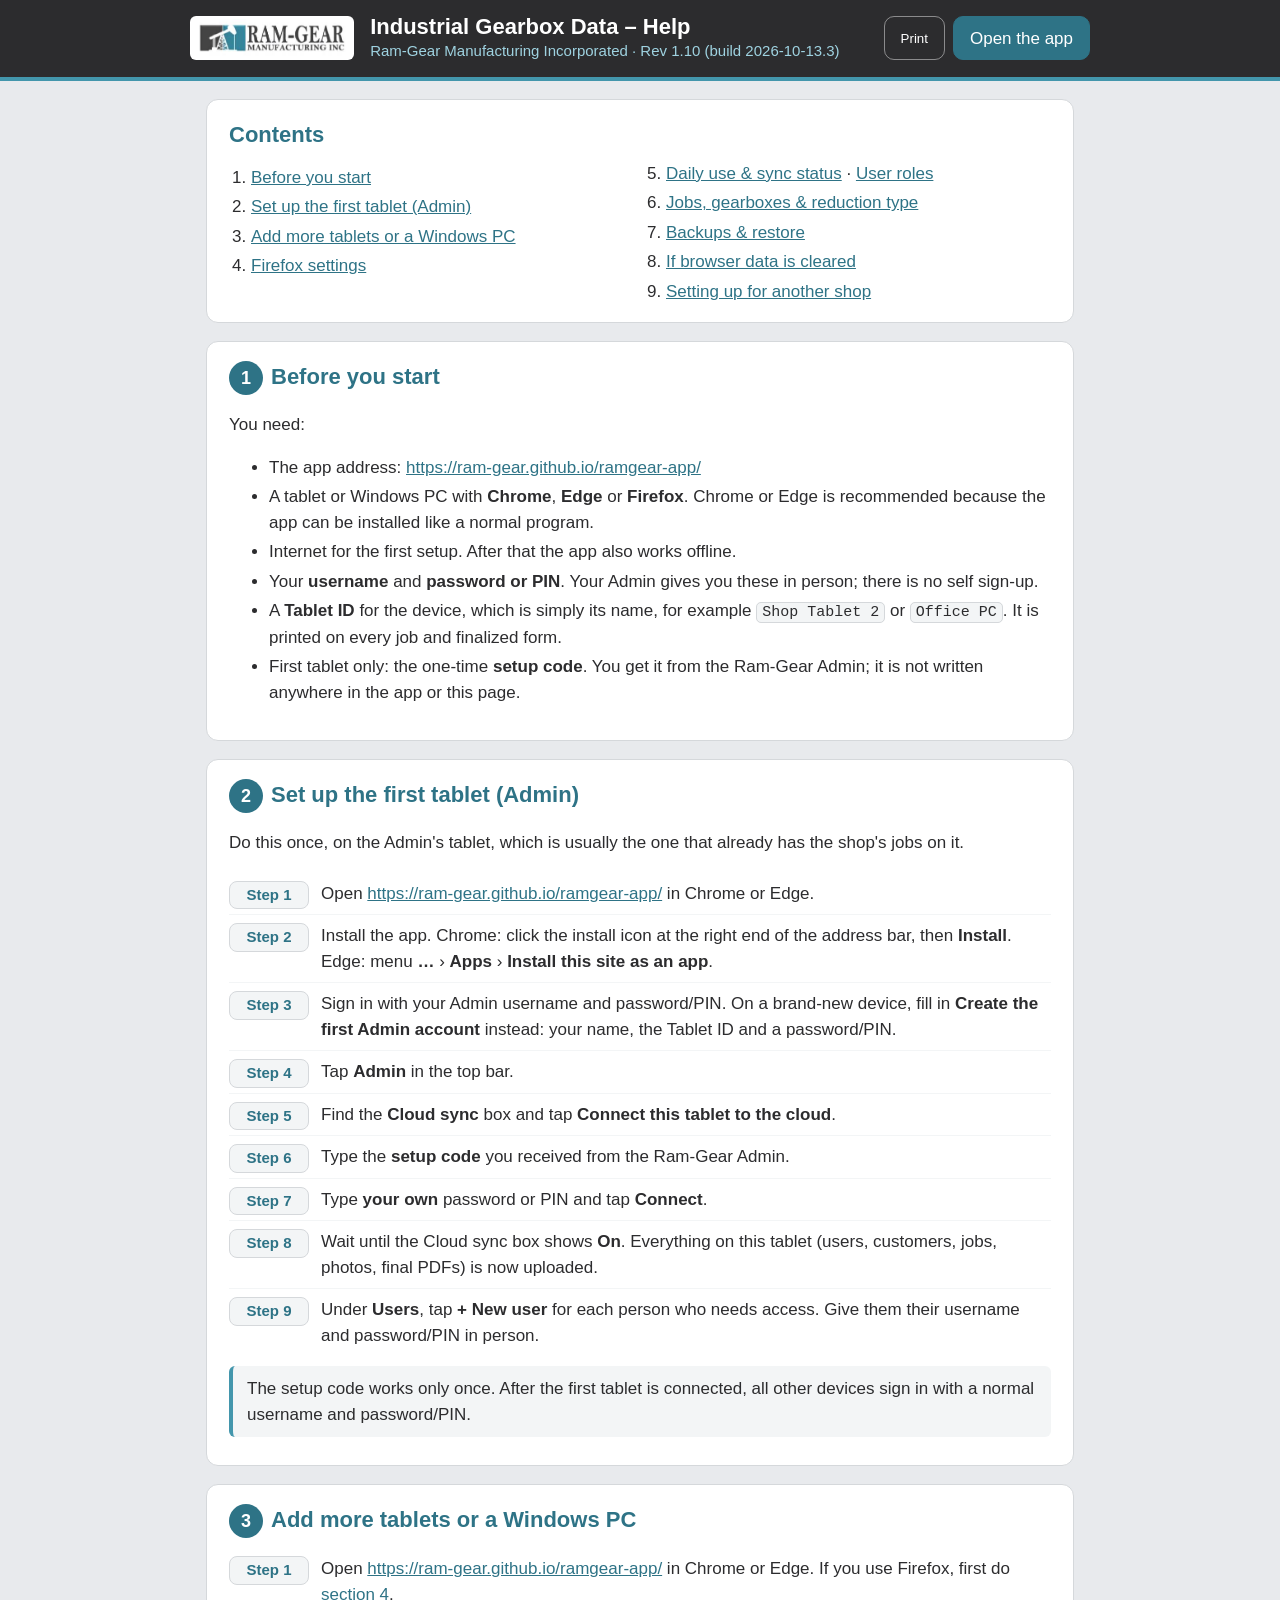
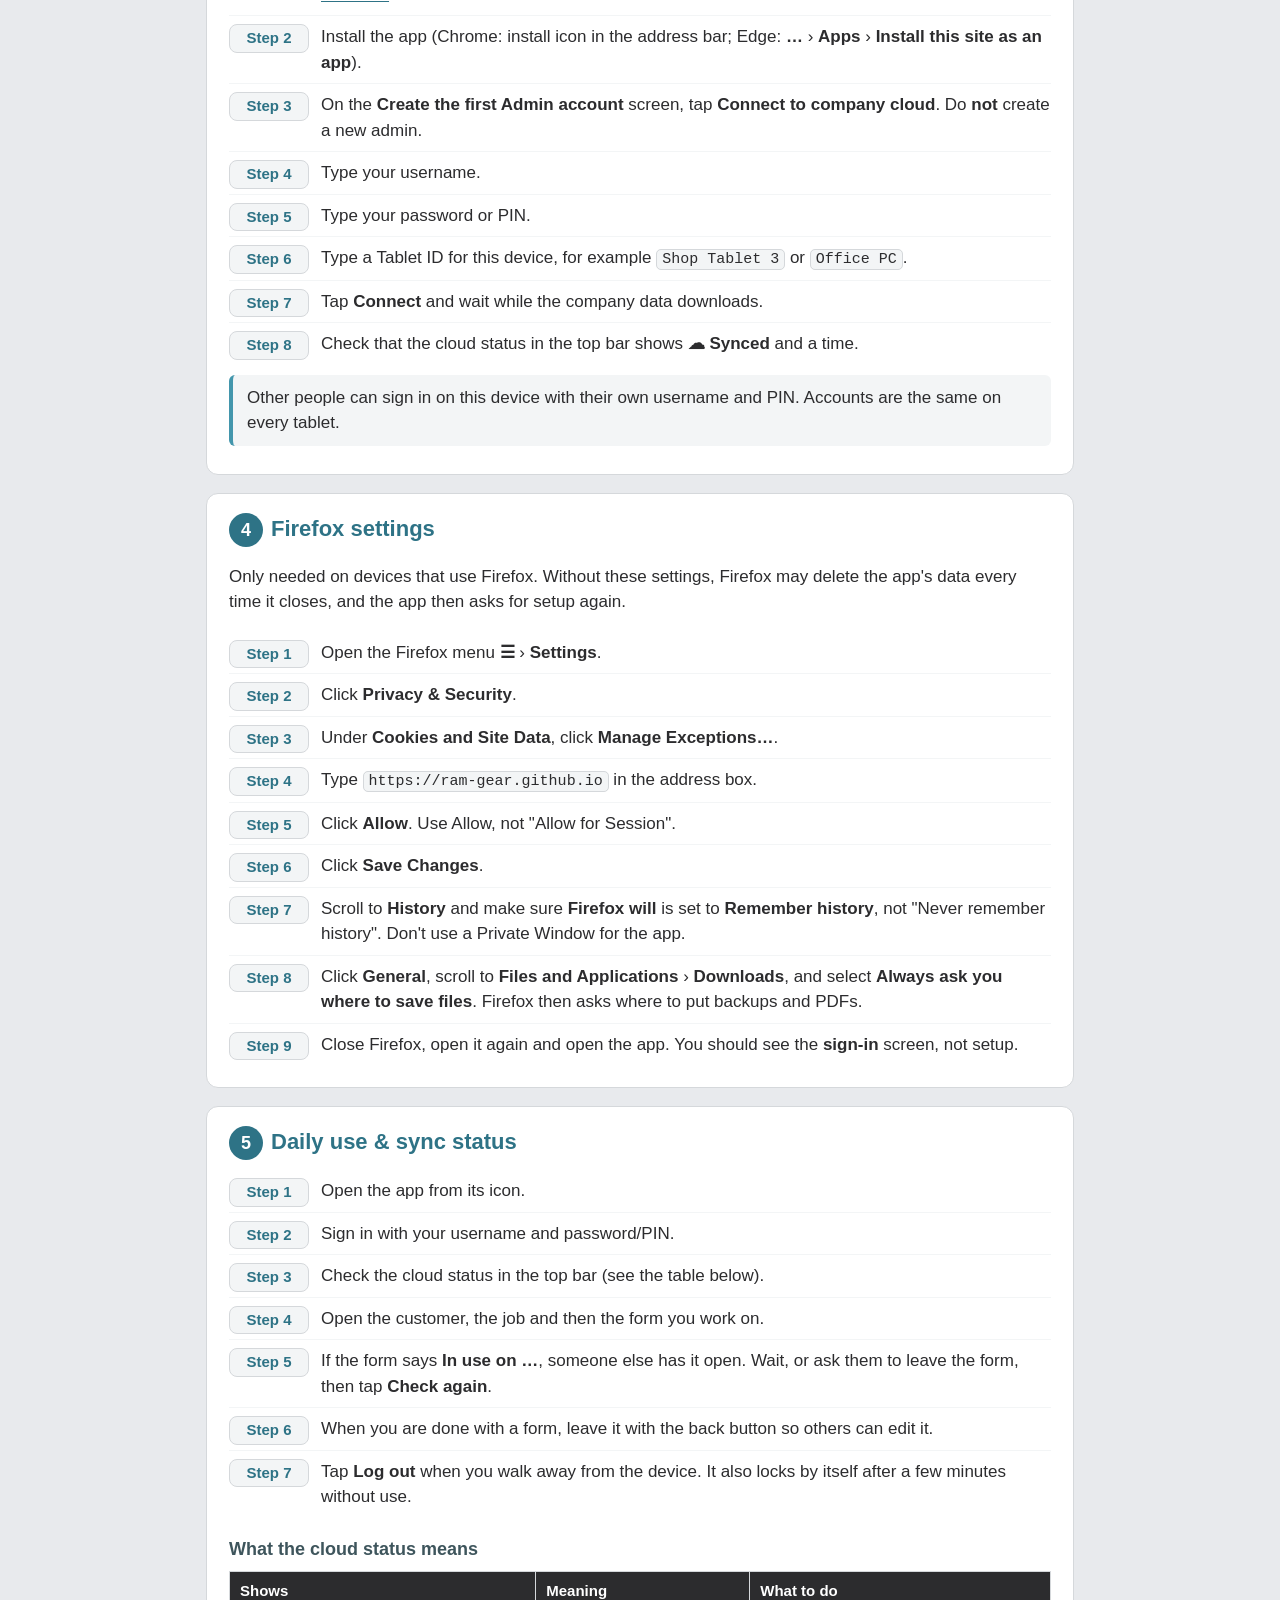
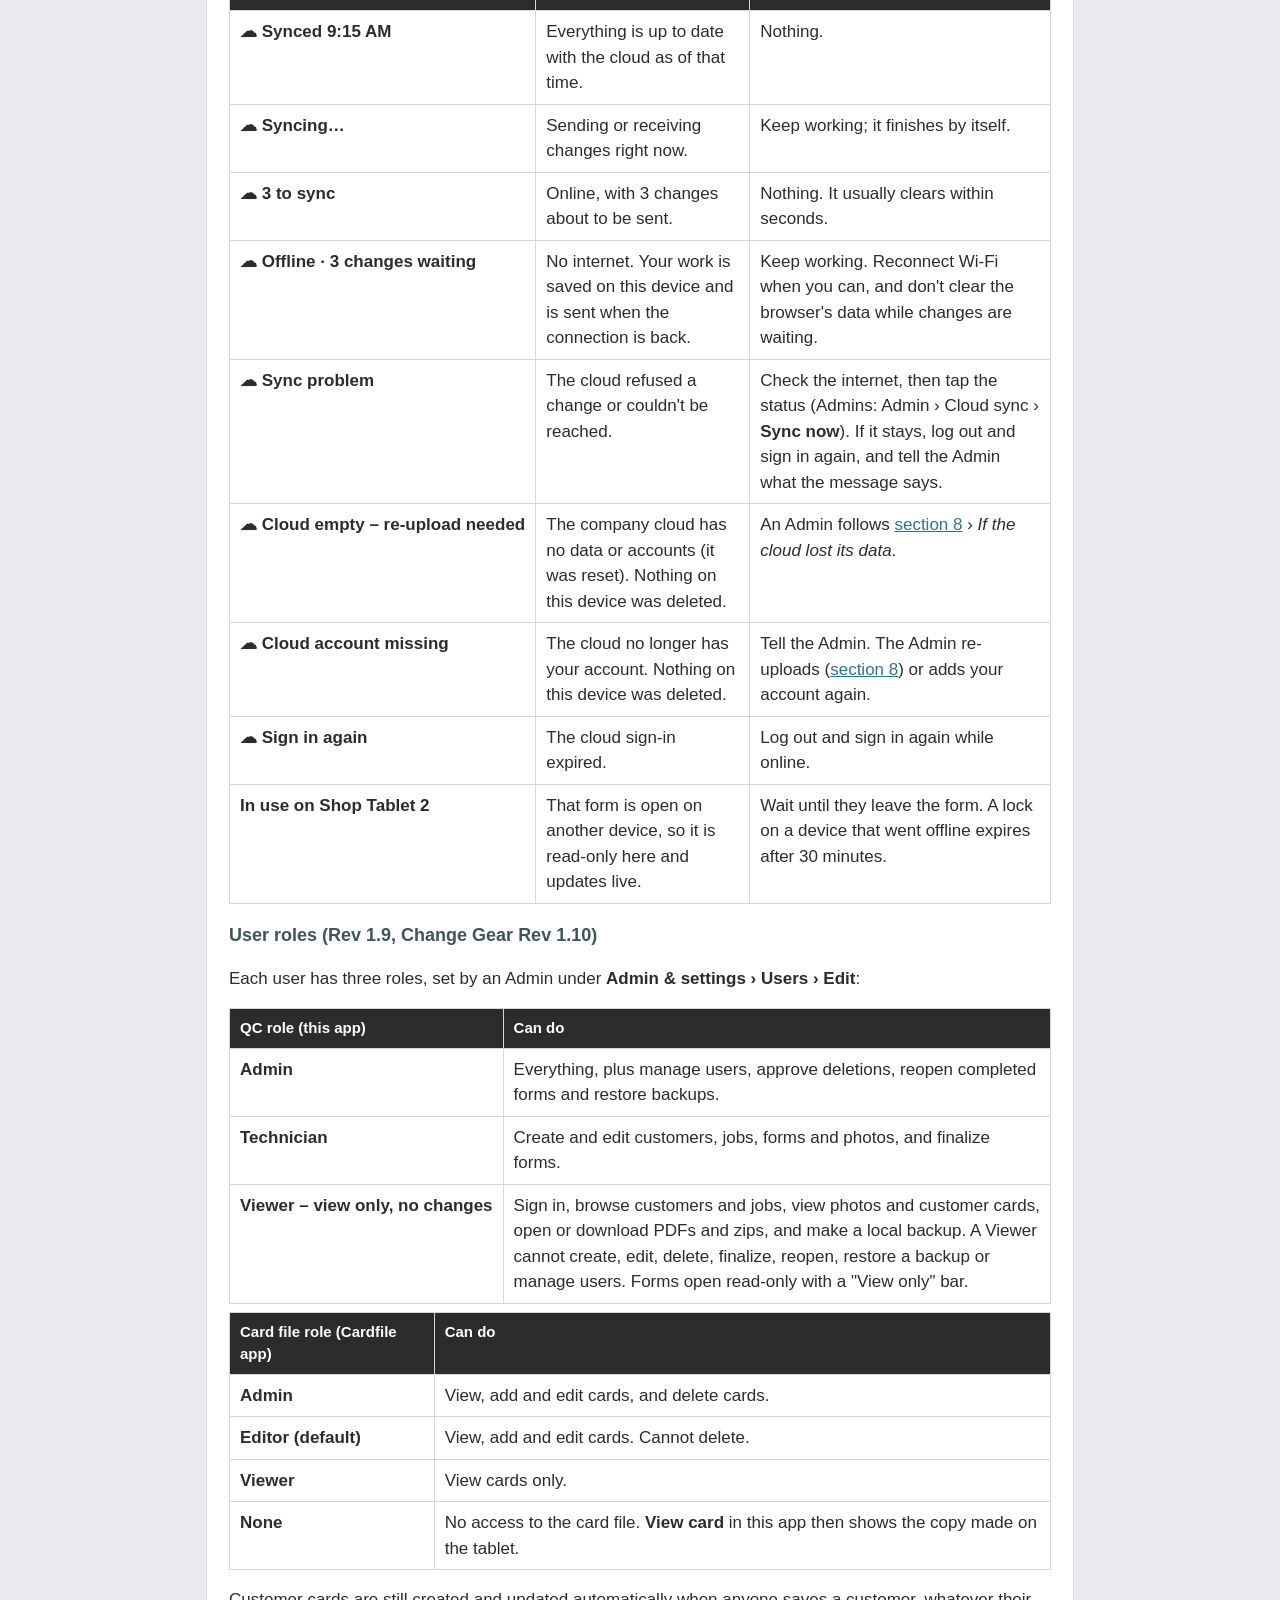
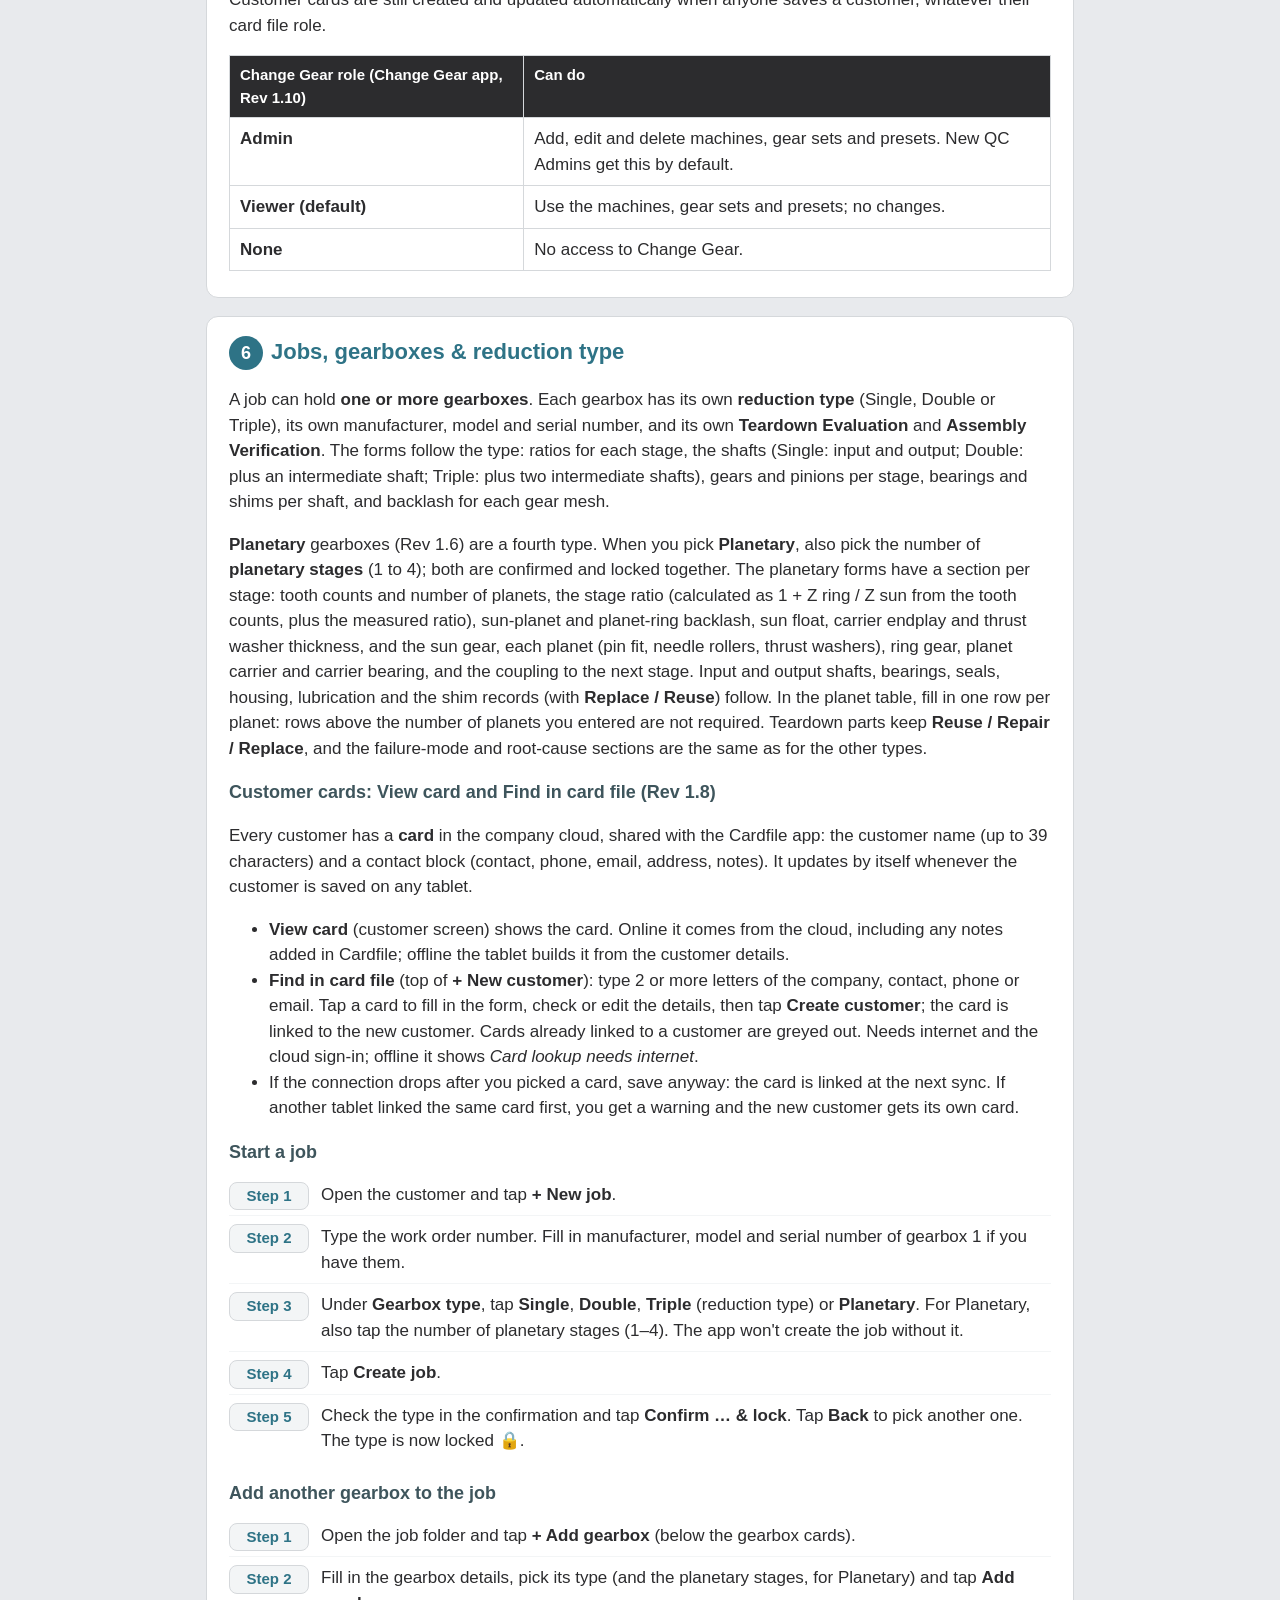
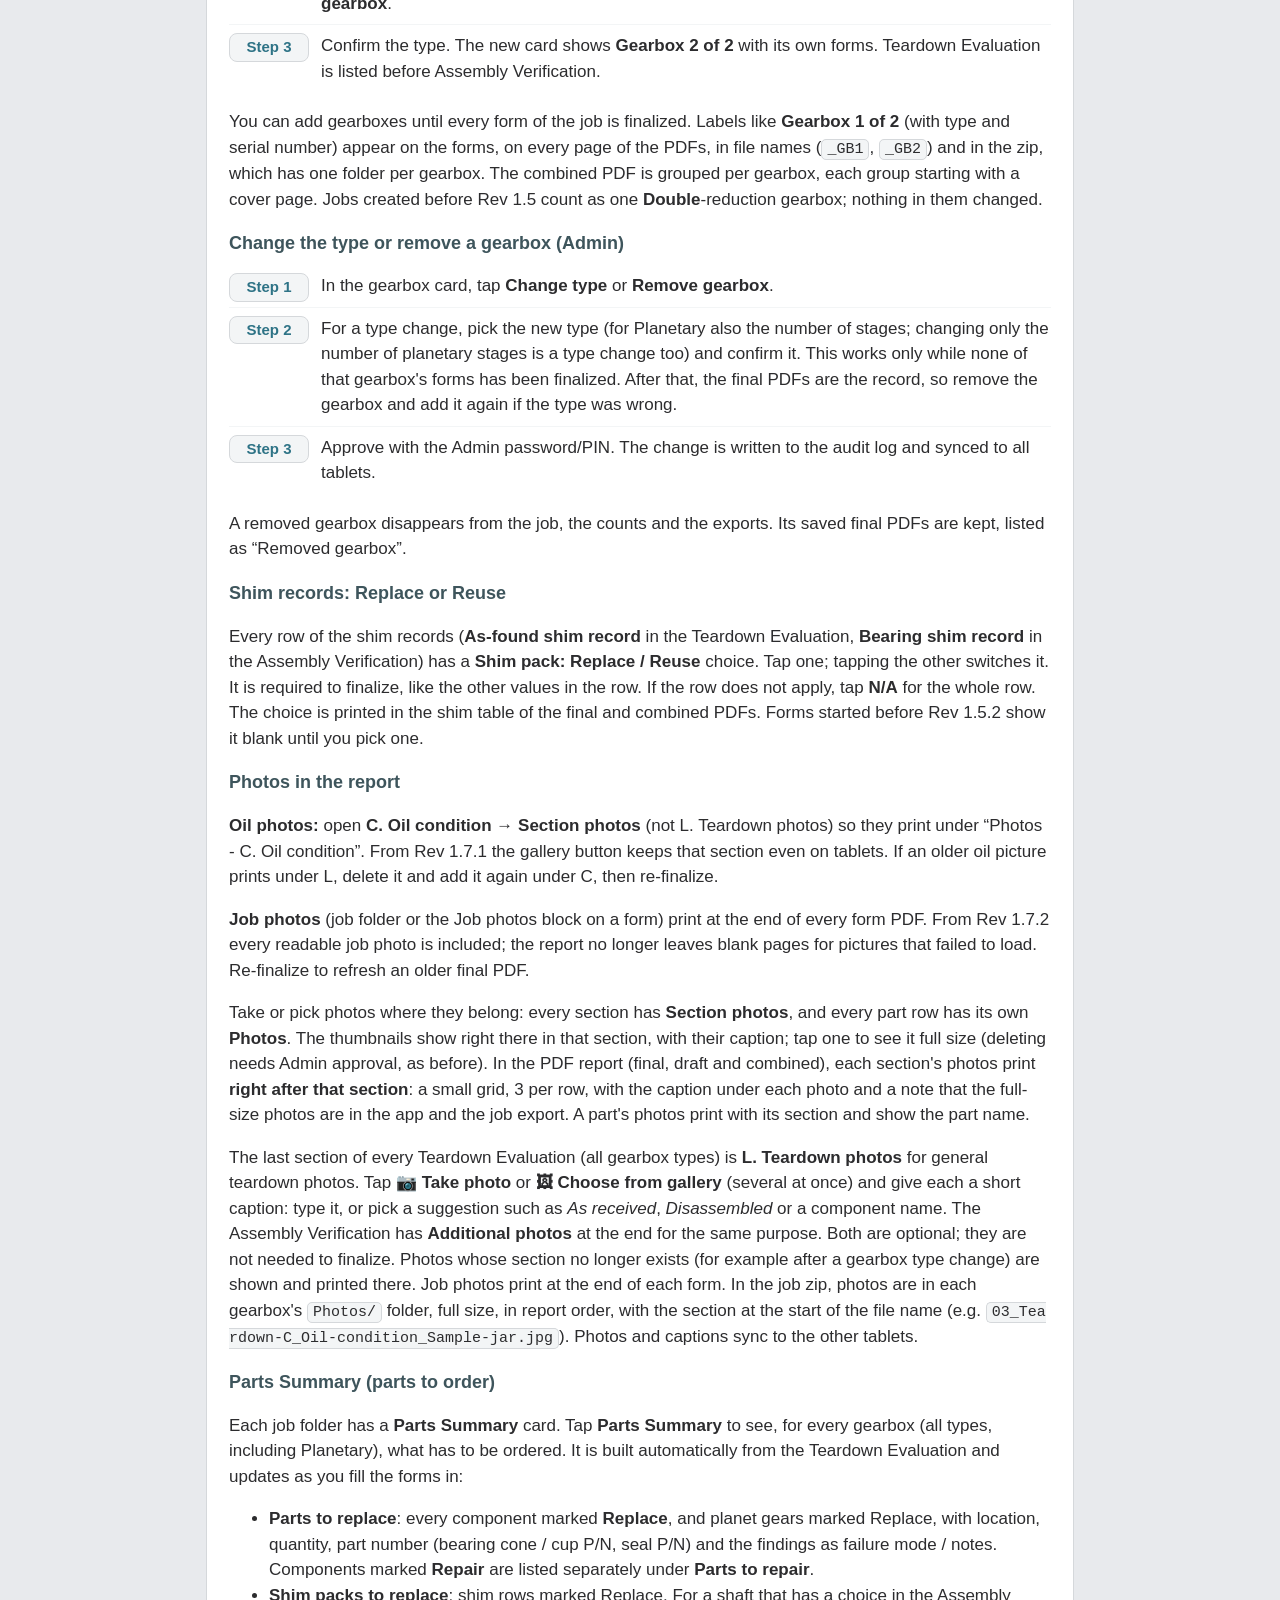
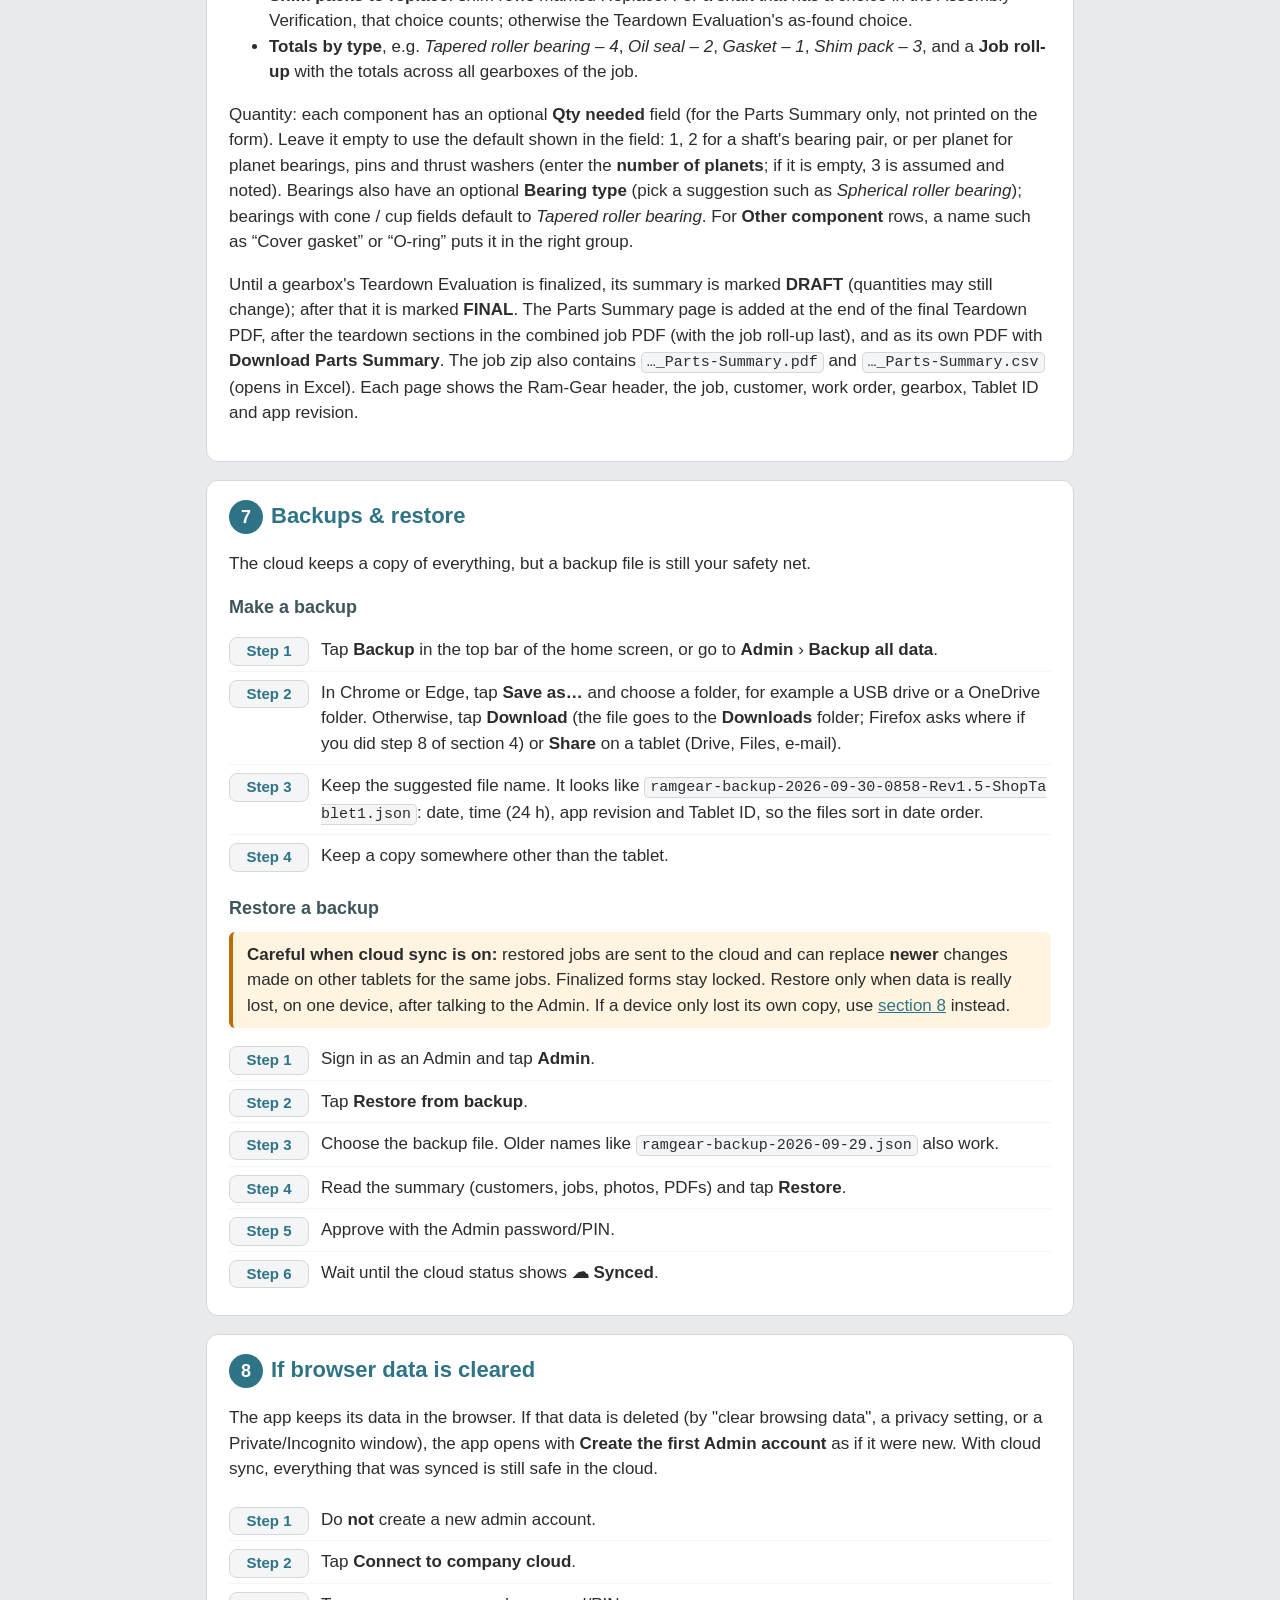
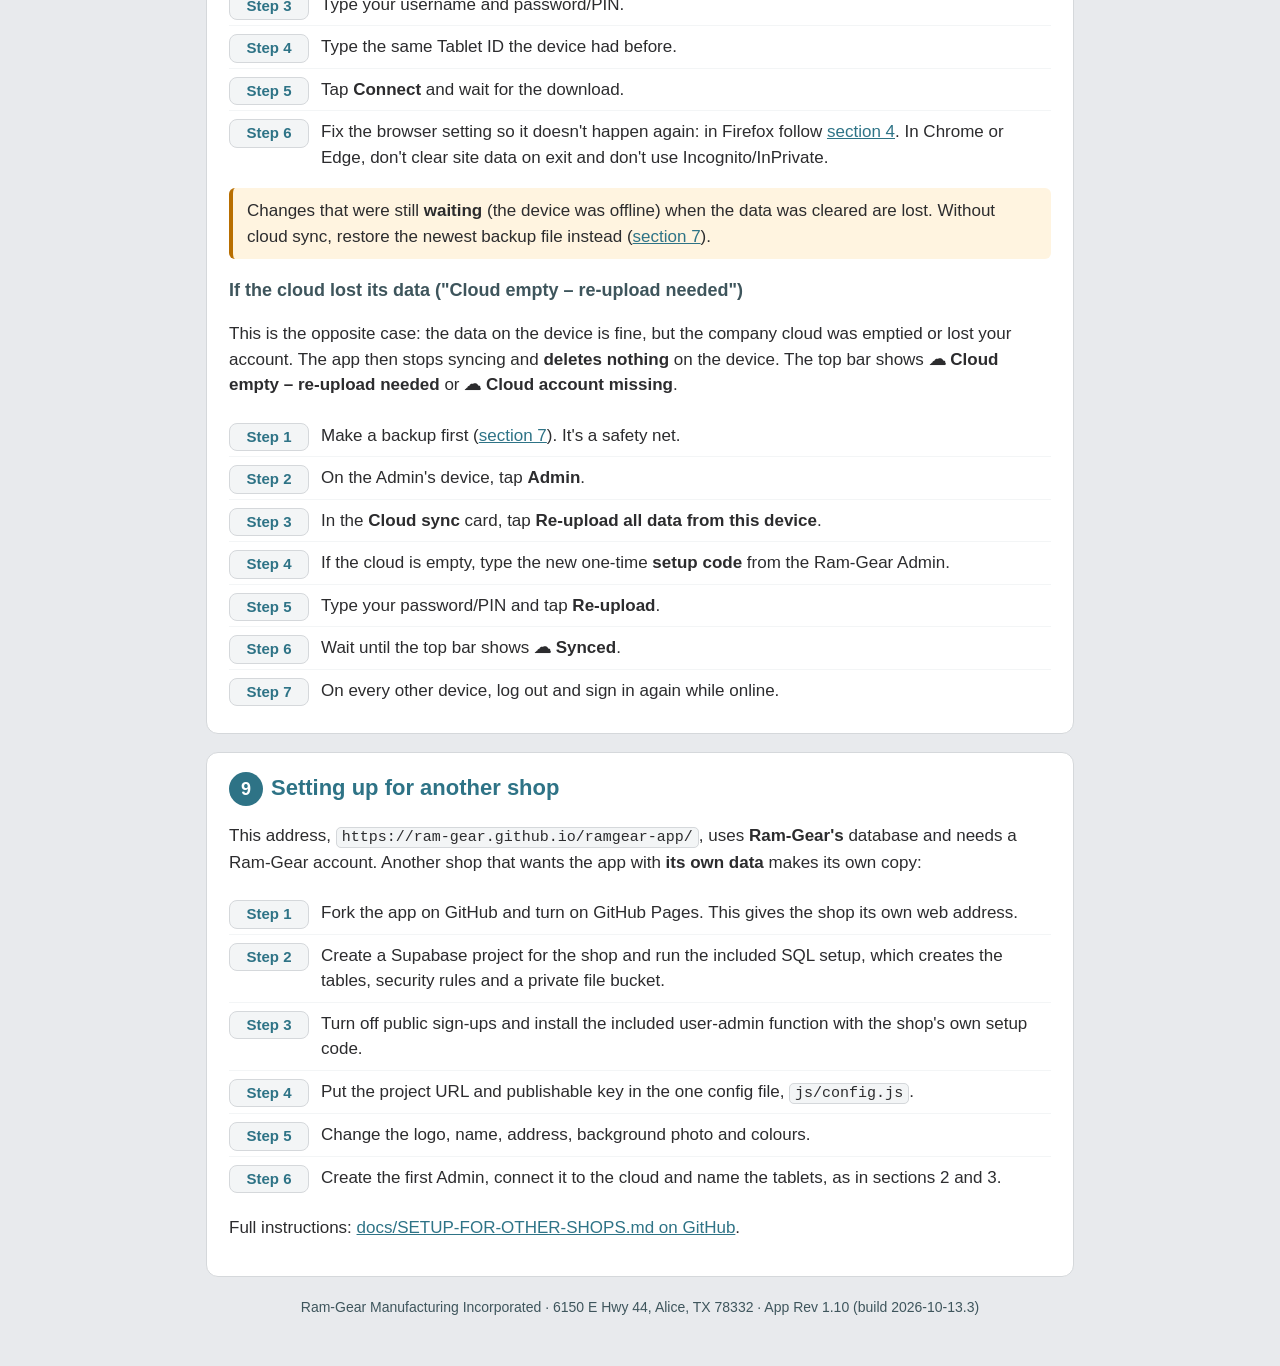
==== commit c19f16a0: "Rev 1.10: Change Gear role (members.changegear_role) + cg_machines/cg_gear_sets/cg_presets (migratio" ====
--- a/help.html
+++ b/help.html
@@ -165,8 +165,8 @@
     <tr><td>☁ Sign in again</td><td>The cloud sign-in expired.</td><td>Log out and sign in again while online.</td></tr>
     <tr><td>In use on Shop Tablet 2</td><td>That form is open on another device, so it is read-only here and updates live.</td><td>Wait until they leave the form. A lock on a device that went offline expires after 30 minutes.</td></tr>
   </table>
-  <h3 id="roles">User roles (Rev 1.9)</h3>
-  <p>Each user has two roles, set by an Admin under <b>Admin &amp; settings › Users › Edit</b>:</p>
+  <h3 id="roles">User roles (Rev 1.9, Change Gear Rev 1.10)</h3>
+  <p>Each user has three roles, set by an Admin under <b>Admin &amp; settings › Users › Edit</b>:</p>
   <table>
     <tr><th>QC role (this app)</th><th>Can do</th></tr>
     <tr><td>Admin</td><td>Everything, plus manage users, approve deletions, reopen completed forms and restore backups.</td></tr>
@@ -181,6 +181,12 @@
     <tr><td>None</td><td>No access to the card file. <b>View card</b> in this app then shows the copy made on the tablet.</td></tr>
   </table>
   <p>Customer cards are still created and updated automatically when anyone saves a customer, whatever their card file role.</p>
+  <table>
+    <tr><th>Change Gear role (Change Gear app, Rev 1.10)</th><th>Can do</th></tr>
+    <tr><td>Admin</td><td>Add, edit and delete machines, gear sets and presets. New QC Admins get this by default.</td></tr>
+    <tr><td>Viewer (default)</td><td>Use the machines, gear sets and presets; no changes.</td></tr>
+    <tr><td>None</td><td>No access to Change Gear.</td></tr>
+  </table>
 </section>
 
 <section class="card" id="gearboxes">
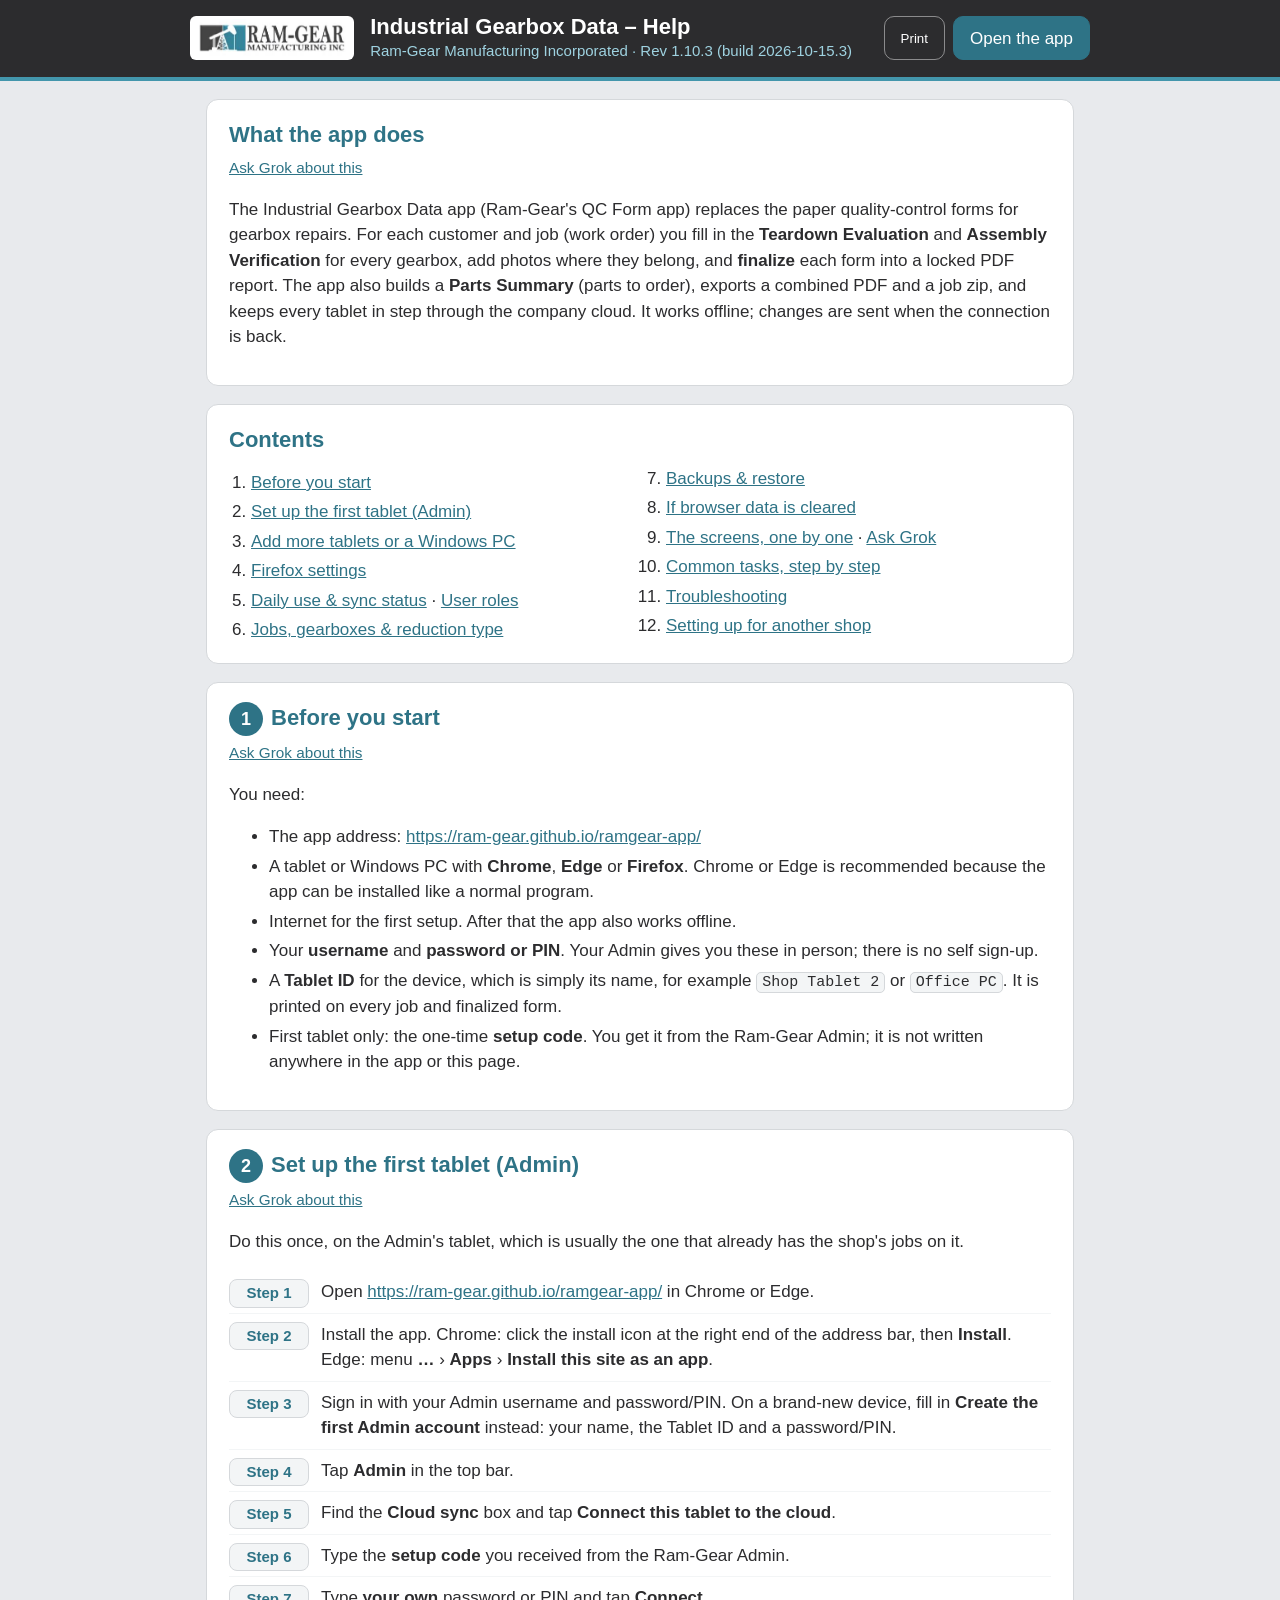
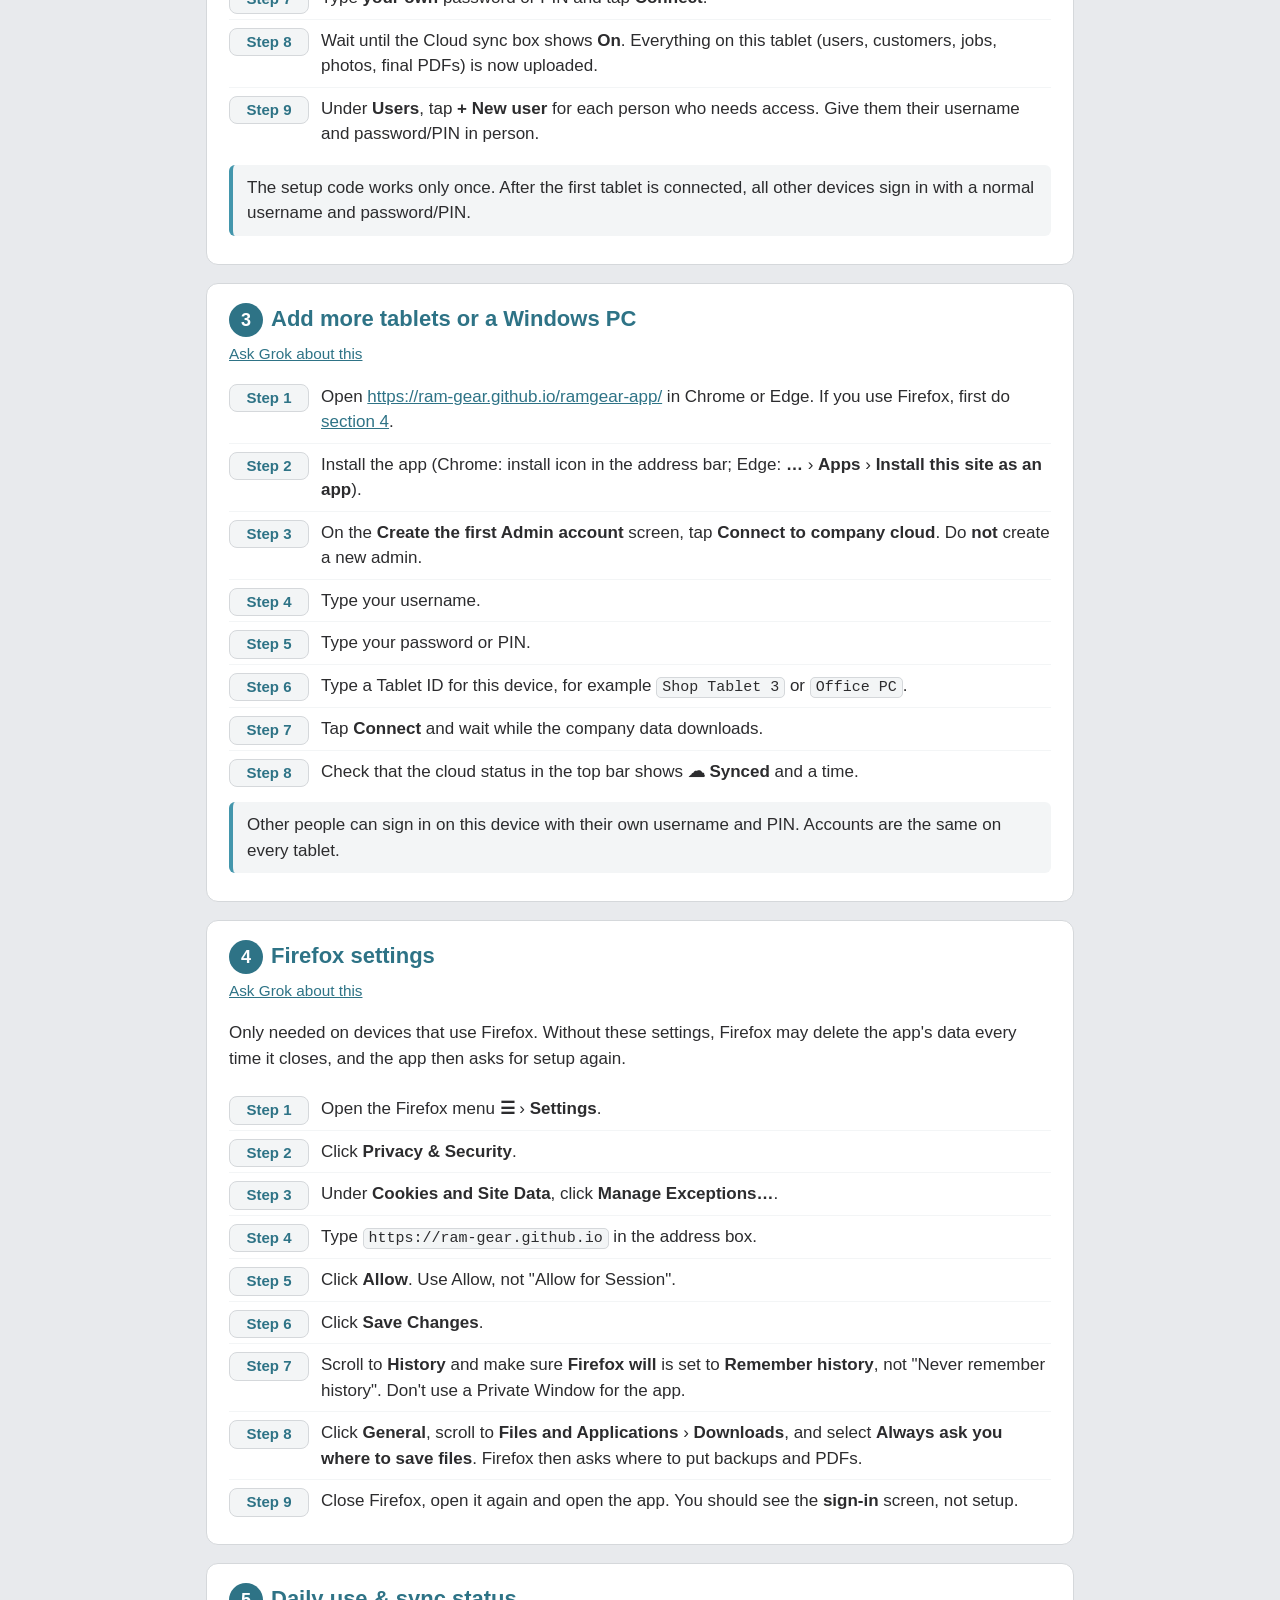
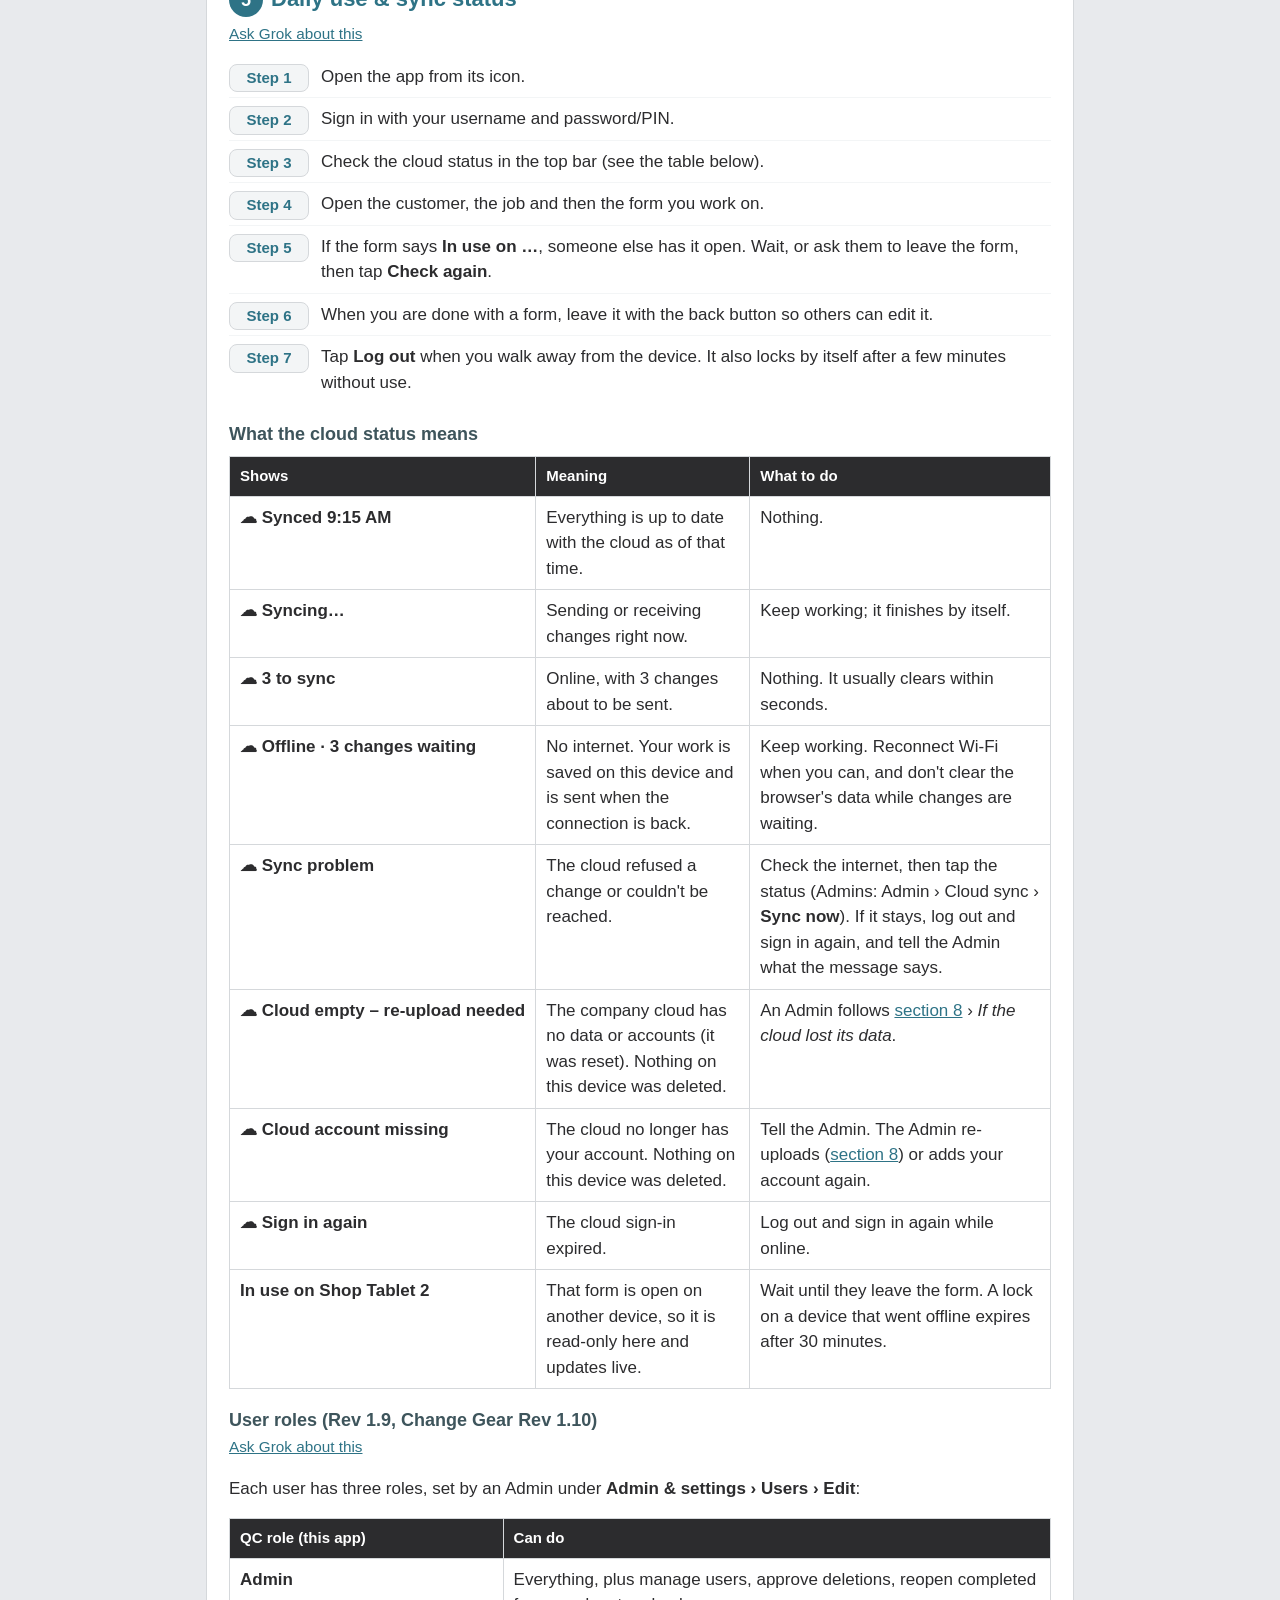
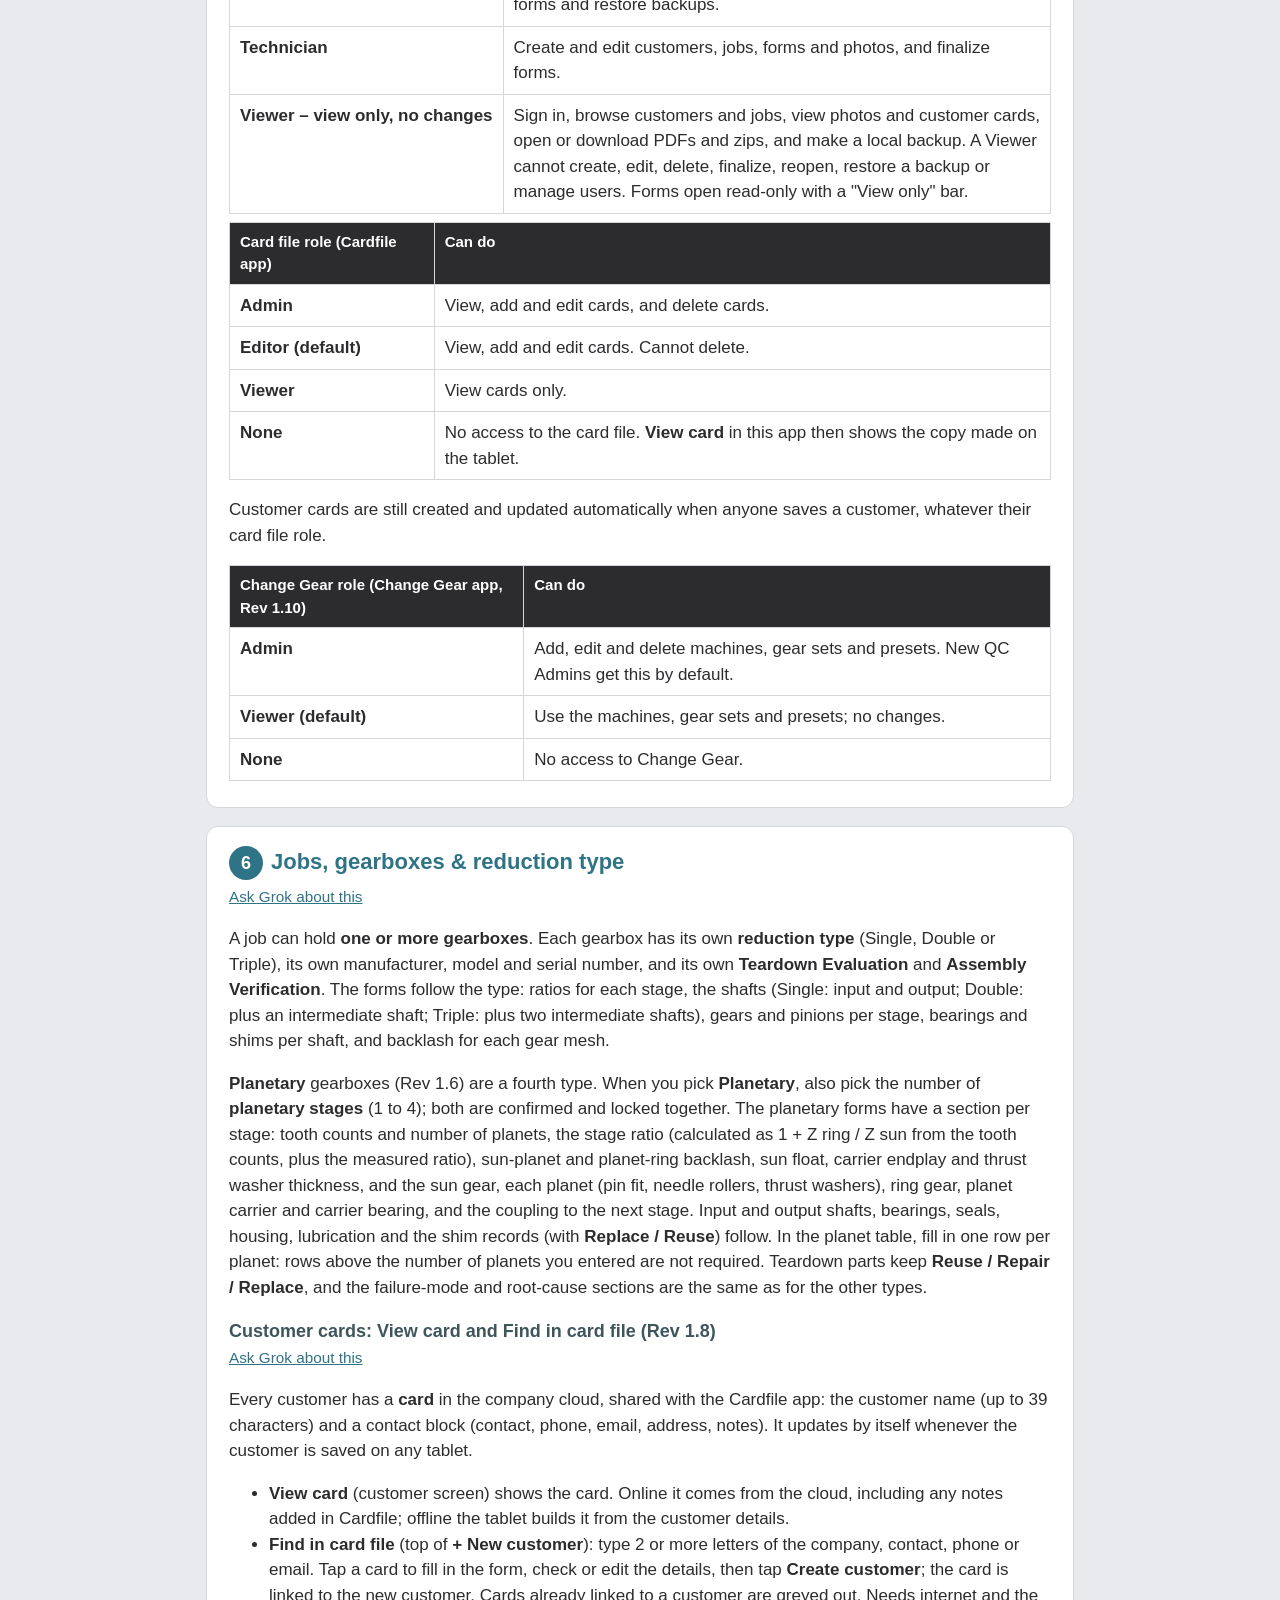
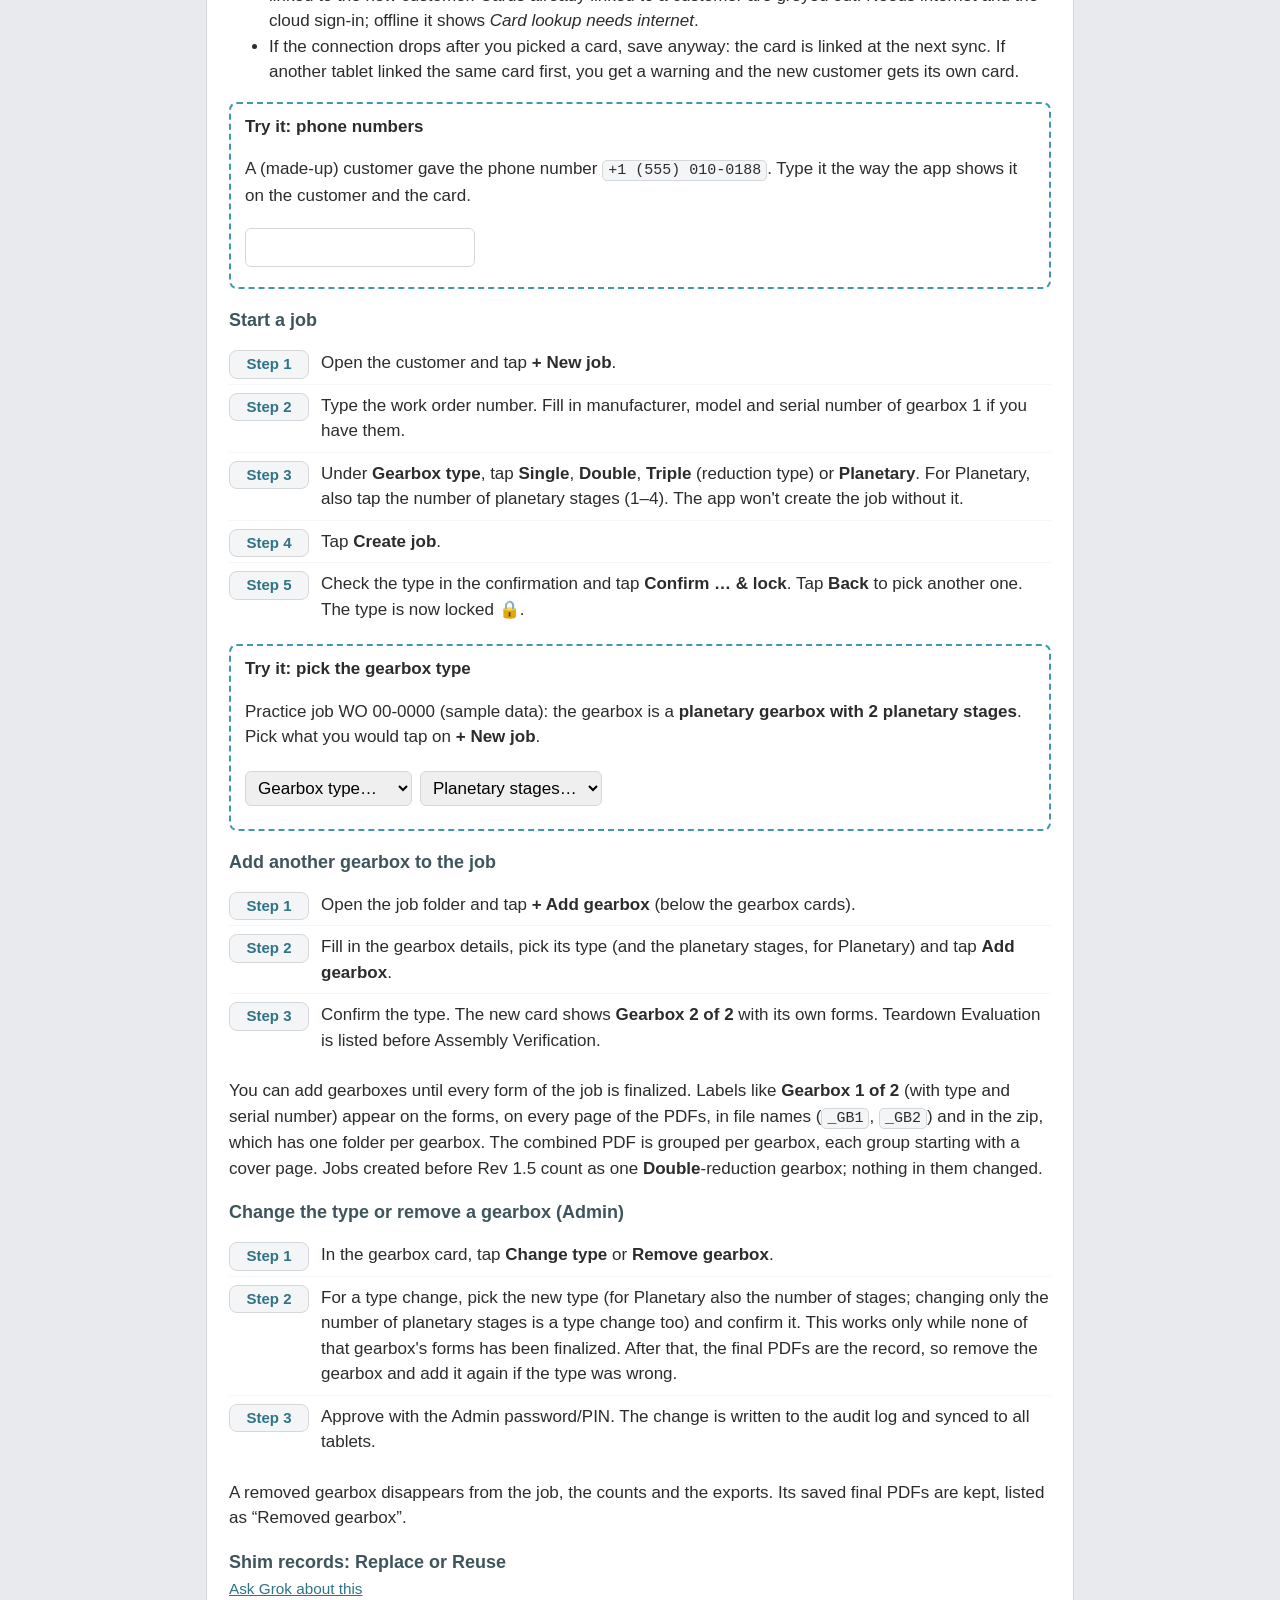
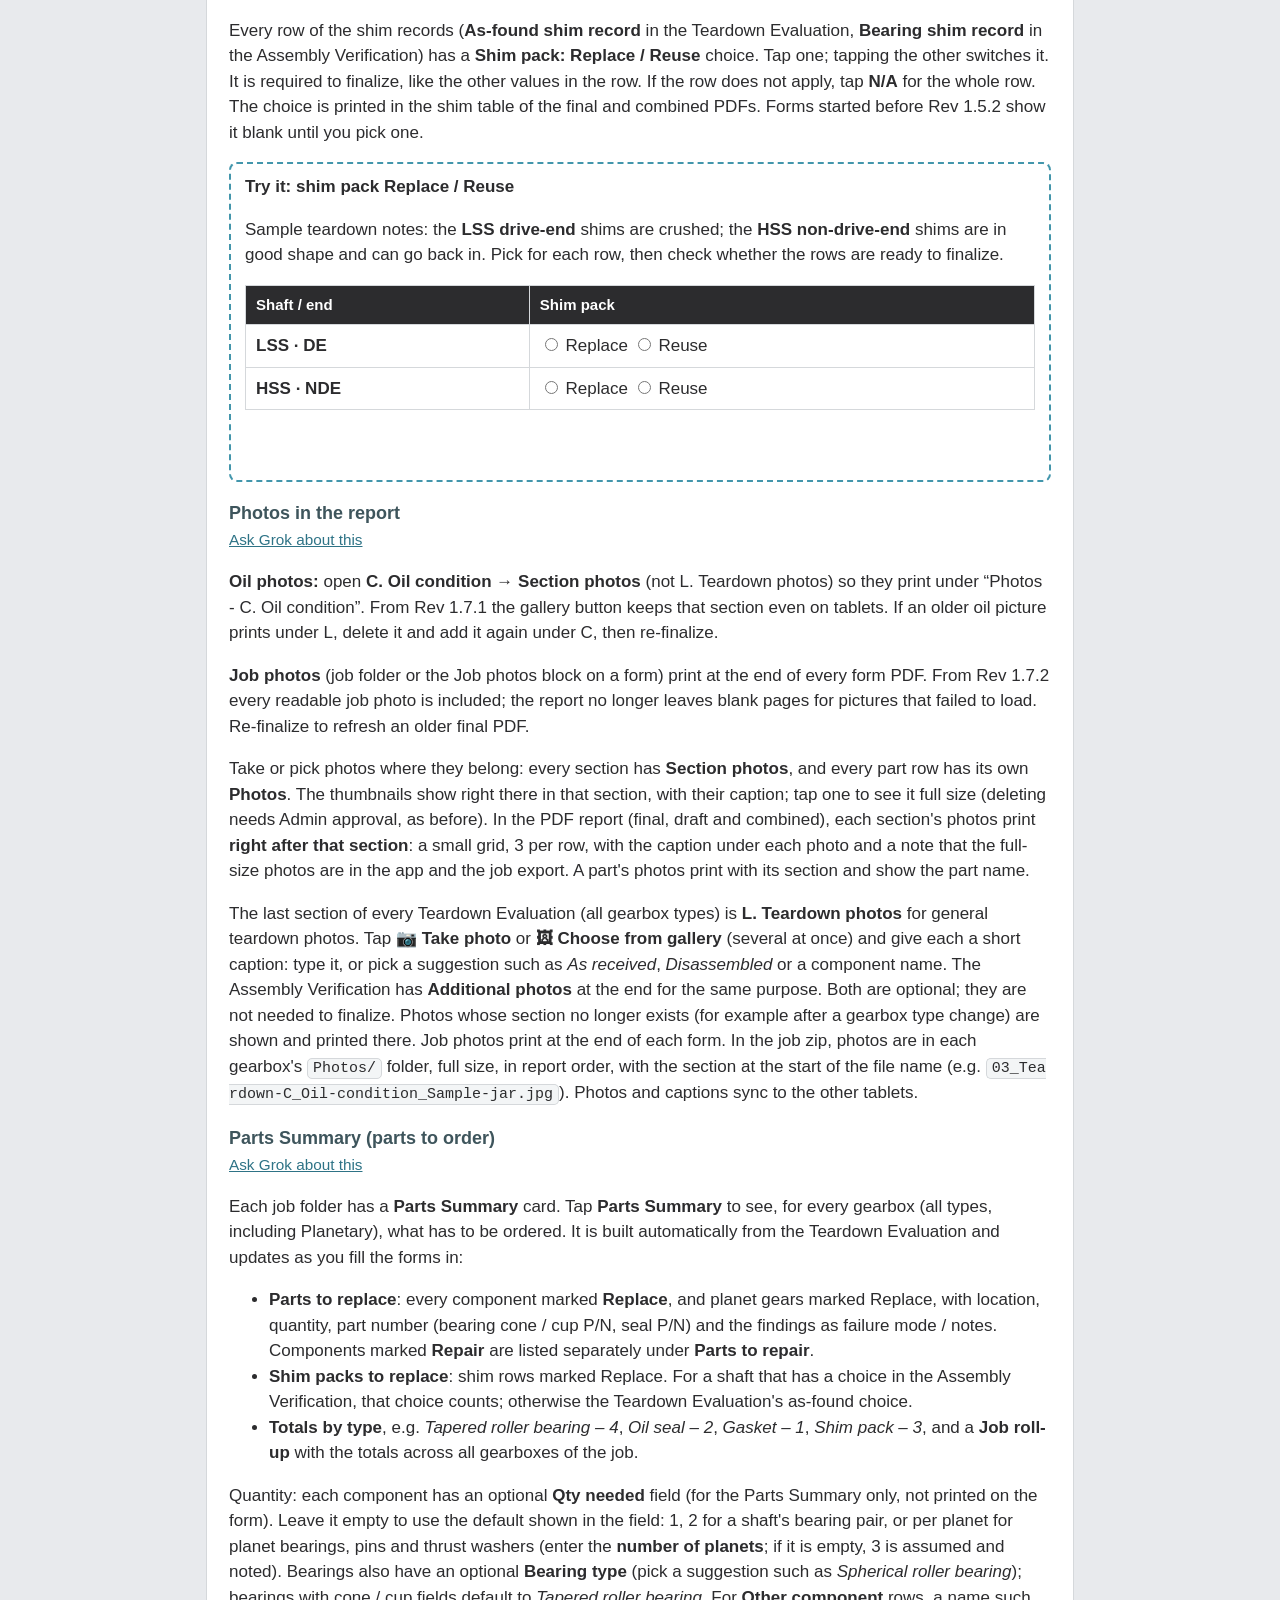
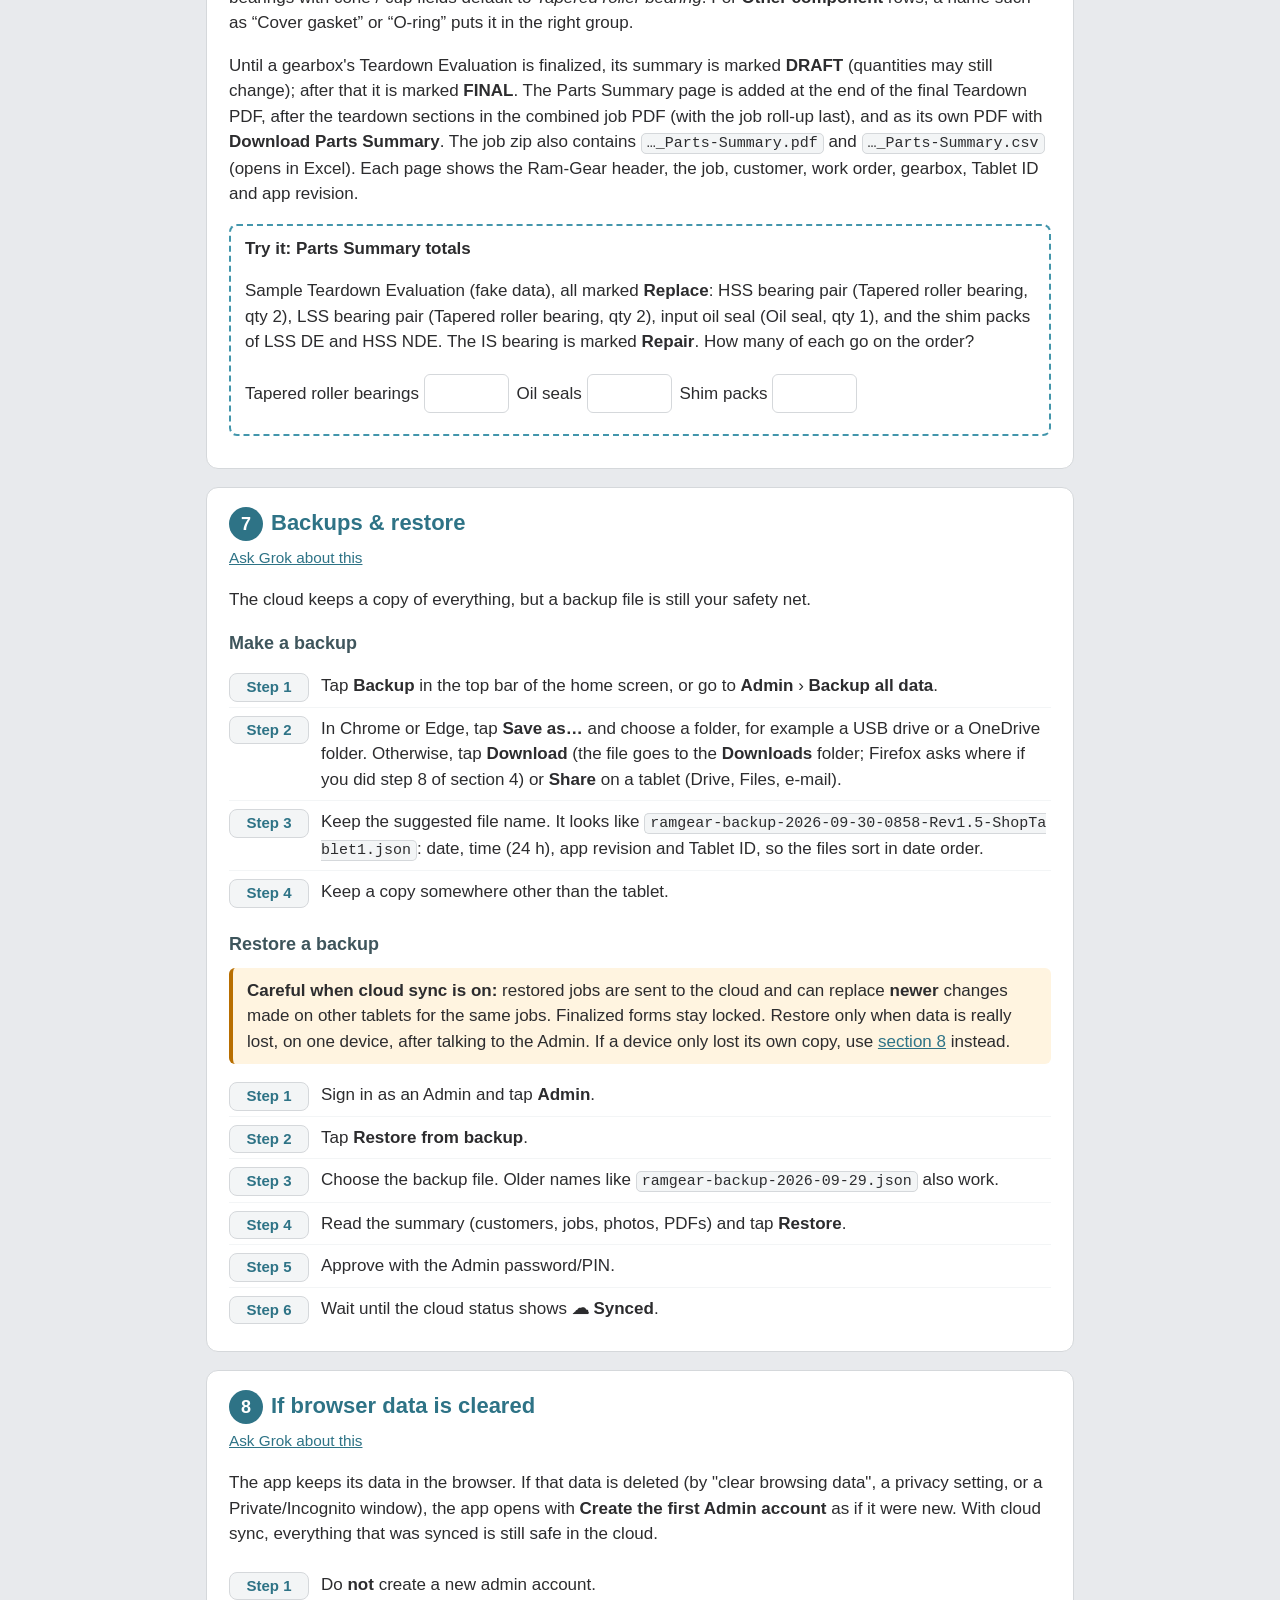
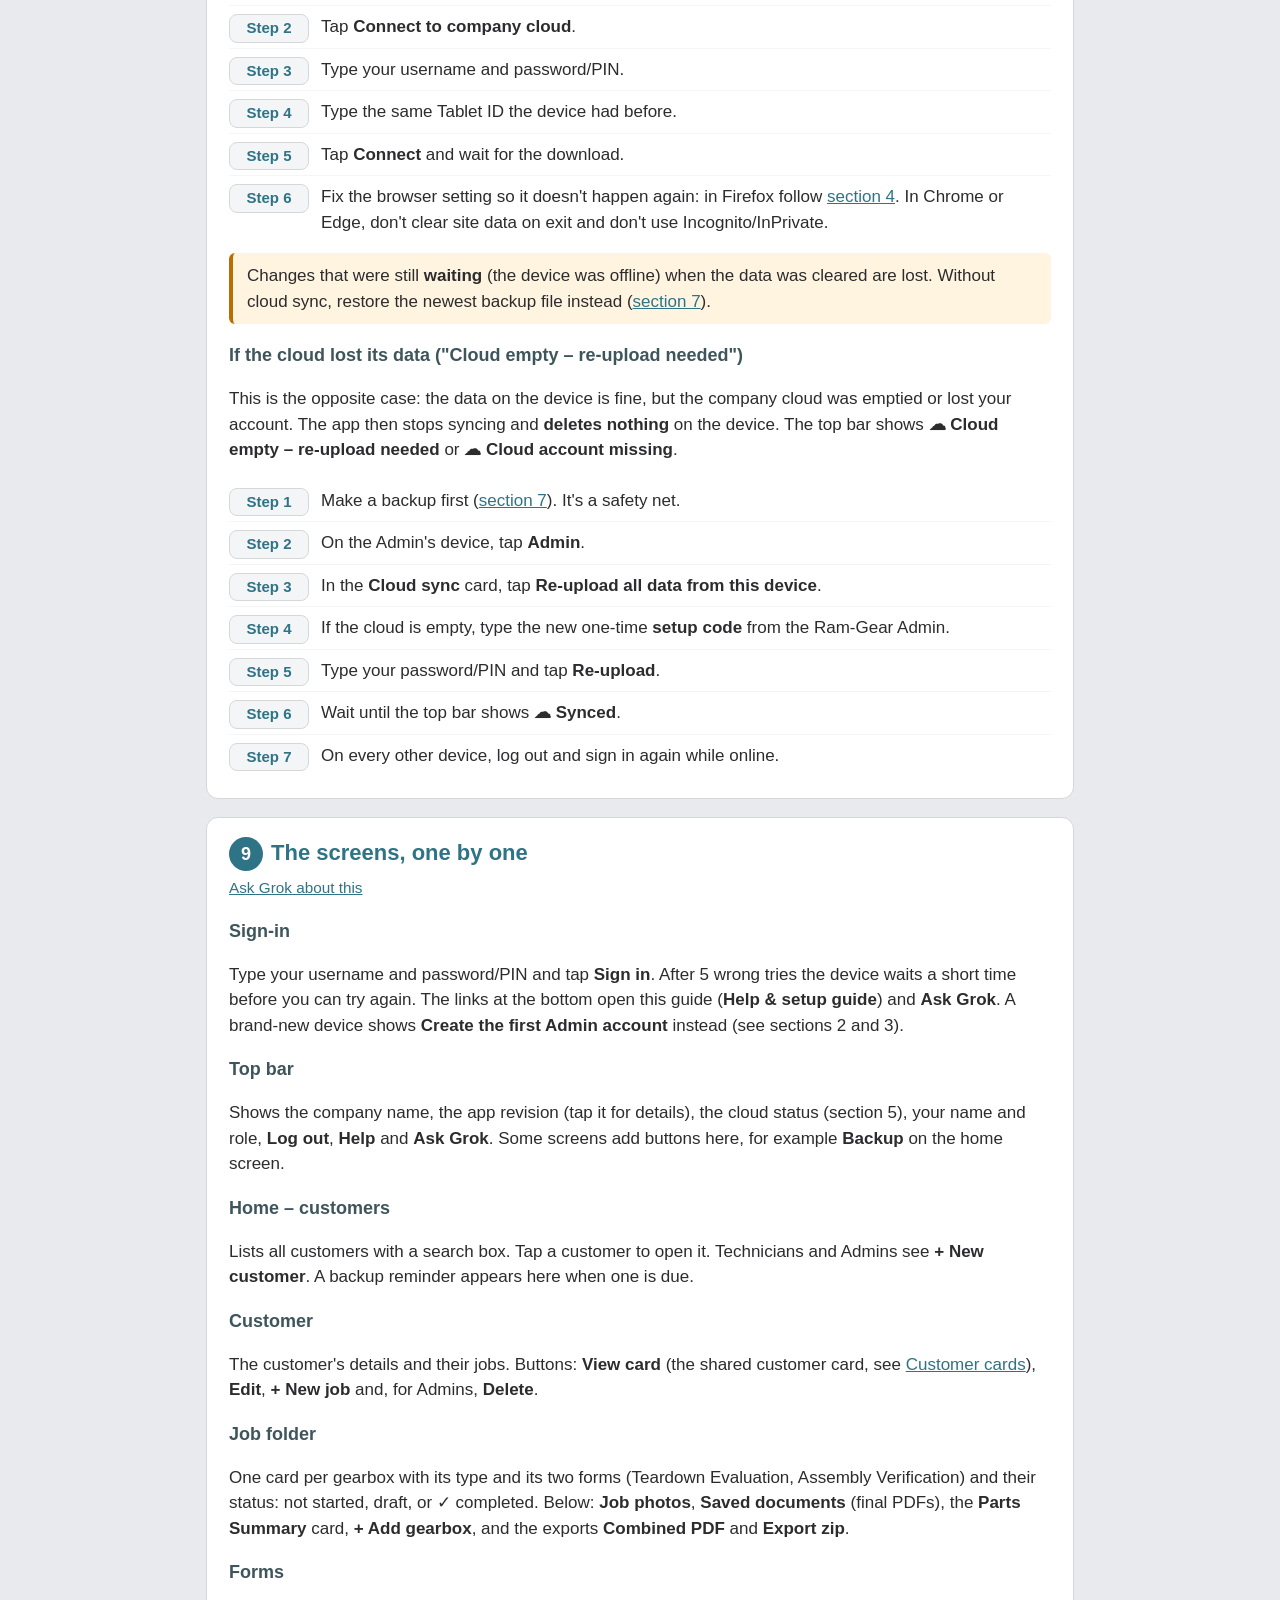
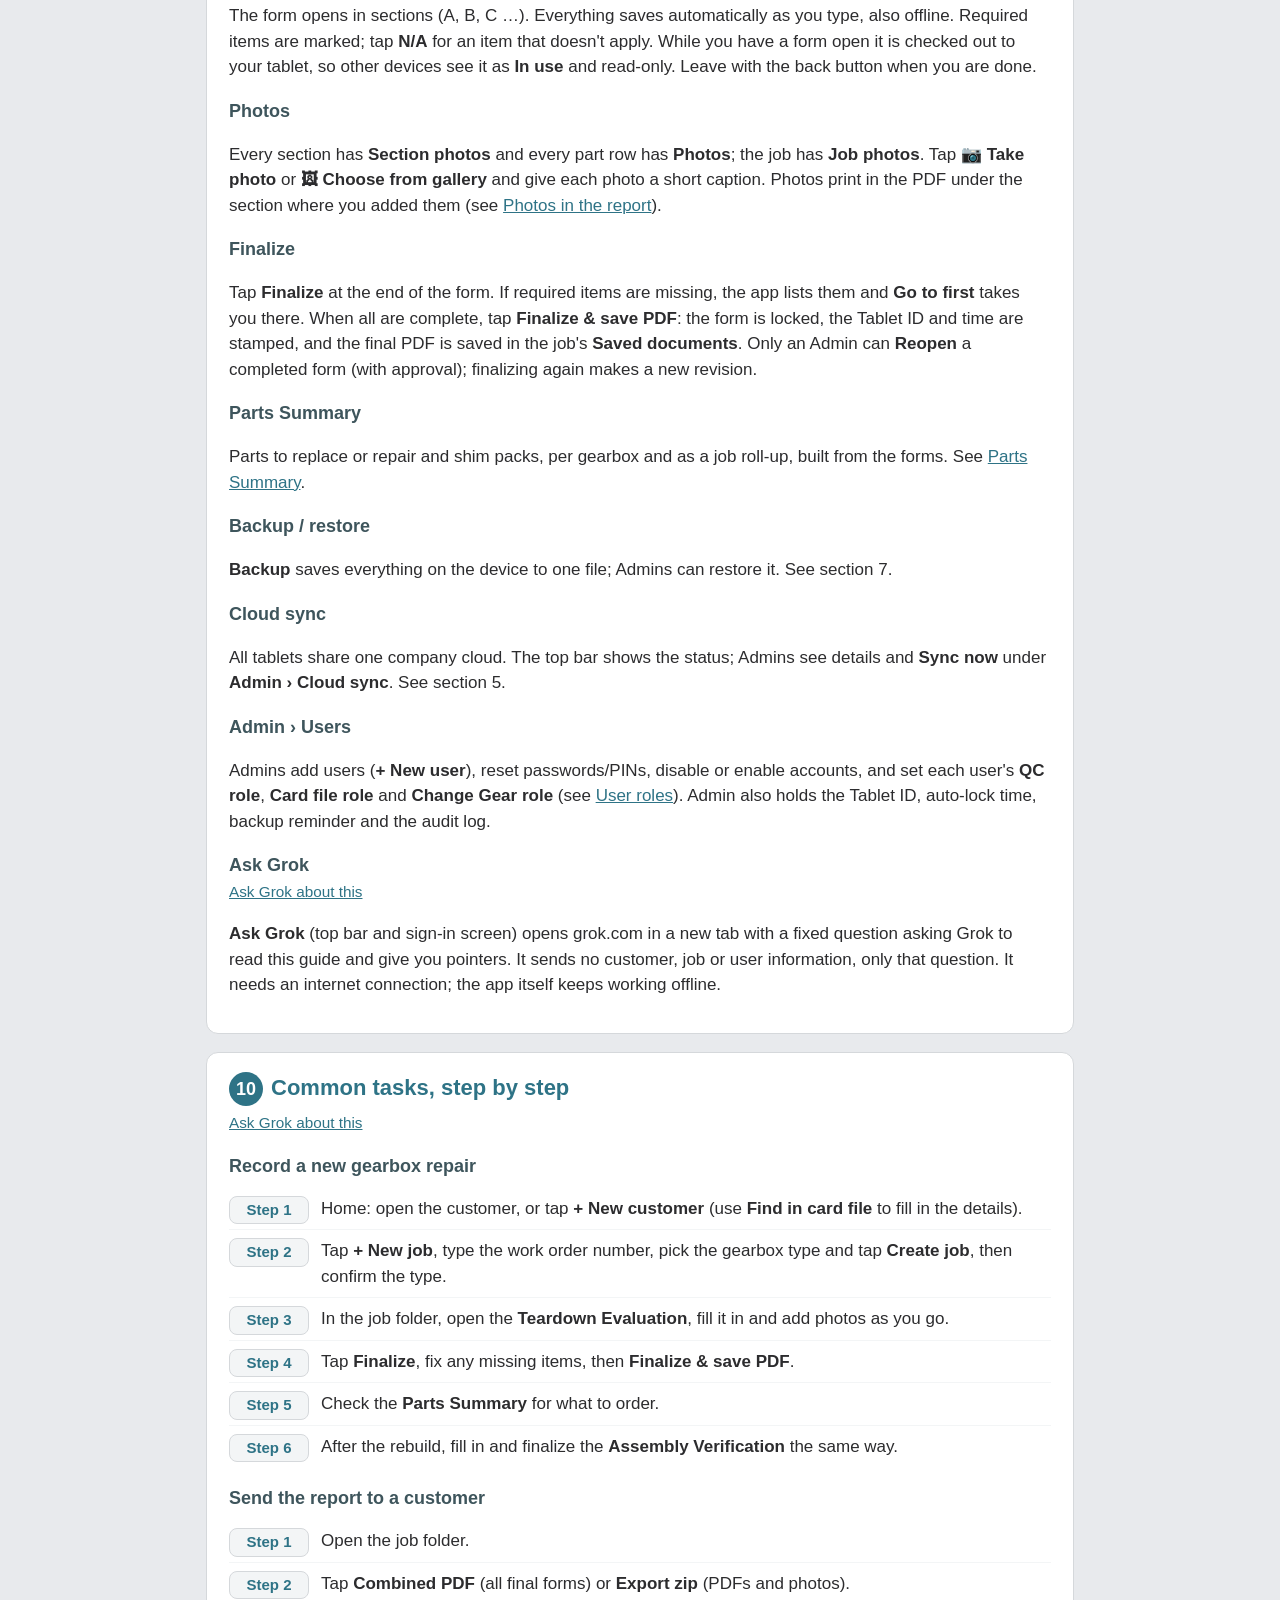
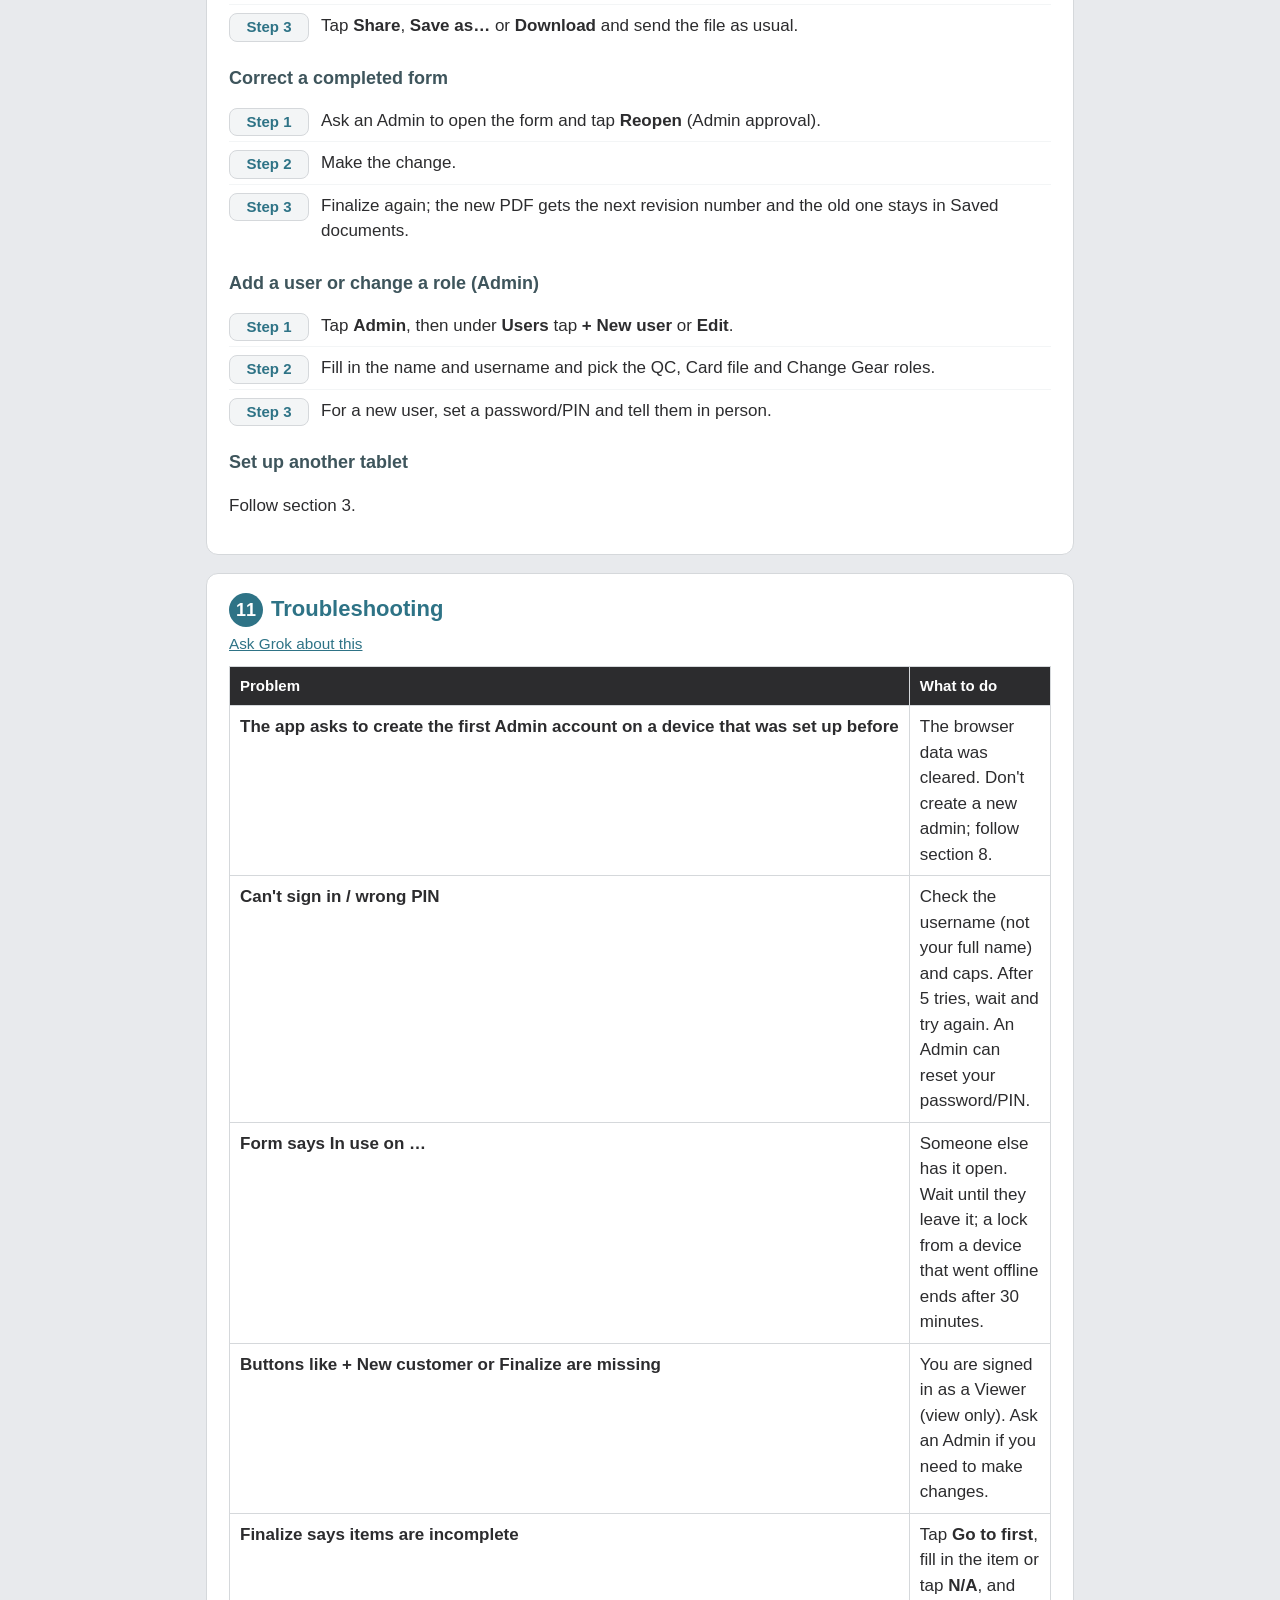
==== commit 1d599429: "Rev 1.10.3: fuller help guide, Try-it practice boxes, per-section Ask Grok links; Ask Grok asks to r" ====
--- a/help.html
+++ b/help.html
@@ -55,6 +55,8 @@
   a{color:#000;text-decoration:none} a[href^="http"]::after{content:" (" attr(href) ")";font-size:10pt;color:#444}
   th{background:#eee;color:#000}
 }
+.askg{margin:-4px 0 10px;font-size:.9em}.askg a{color:var(--primary)}
+.tryit{border:2px dashed var(--accent);border-radius:8px;padding:10px 14px;margin:14px 0;background:#fff}.tryit h4{margin:0 0 6px}.tryit .row2{display:flex;flex-wrap:wrap;gap:8px;align-items:center;margin:6px 0}.tryit input,.tryit select{font:inherit;padding:6px 8px;border:1px solid var(--border);border-radius:6px}.tryit .res{margin-top:8px;font-weight:600}.tryit .res.ok{color:#1d6b2c}.tryit .res.bad{color:#a12a1b}.tryit .res span{font-weight:400;color:var(--text)}
 </style>
 <script src="js/version.js"></script>
 </head>
@@ -65,6 +67,12 @@
   <div class="actions"><button class="btn" type="button" onclick="window.print()">Print</button><a class="btn primary" href="./">Open the app</a></div>
 </div></header>
 <main>
+<section class="card" id="about">
+  <h2>What the app does</h2>
+  <p class="askg"><a class="askgrok" href="https://grok.com/?q=I'm%20using%20Ram-Gear's%20QC%20Form%20app%2C%20a%20web%20app%20for%20gearbox%20repair%20quality-control%20inspection%20forms.%20Please%20read%20https%3A%2F%2Fram-gear.github.io%2Framgear-app%2Fhelp.html%20first%2C%20then%20explain%20the%20part%20%22What%20the%20app%20does%22%20(https%3A%2F%2Fram-gear.github.io%2Framgear-app%2Fhelp.html%23about)%20and%20give%20me%20some%20pointers." target="_blank" rel="noopener noreferrer">Ask Grok about this</a></p>
+  <p>The Industrial Gearbox Data app (Ram-Gear's QC Form app) replaces the paper quality-control forms for gearbox repairs. For each customer and job (work order) you fill in the <b>Teardown Evaluation</b> and <b>Assembly Verification</b> for every gearbox, add photos where they belong, and <b>finalize</b> each form into a locked PDF report. The app also builds a <b>Parts Summary</b> (parts to order), exports a combined PDF and a job zip, and keeps every tablet in step through the company cloud. It works offline; changes are sent when the connection is back.</p>
+</section>
+
 <section class="card toc" aria-label="Contents">
   <h2>Contents</h2>
   <ol>
@@ -76,12 +84,16 @@
     <li><a href="#gearboxes">Jobs, gearboxes &amp; reduction type</a></li>
     <li><a href="#backup">Backups &amp; restore</a></li>
     <li><a href="#cleared">If browser data is cleared</a></li>
+    <li><a href="#screens">The screens, one by one</a> · <a href="#askgrok">Ask Grok</a></li>
+    <li><a href="#tasks">Common tasks, step by step</a></li>
+    <li><a href="#trouble">Troubleshooting</a></li>
     <li><a href="#othershop">Setting up for another shop</a></li>
   </ol>
 </section>
 
 <section class="card" id="before">
   <h2><span class="num">1</span>Before you start</h2>
+  <p class="askg"><a class="askgrok" href="https://grok.com/?q=I'm%20using%20Ram-Gear's%20QC%20Form%20app%2C%20a%20web%20app%20for%20gearbox%20repair%20quality-control%20inspection%20forms.%20Please%20read%20https%3A%2F%2Fram-gear.github.io%2Framgear-app%2Fhelp.html%20first%2C%20then%20explain%20the%20part%20%22Before%20you%20start%22%20(https%3A%2F%2Fram-gear.github.io%2Framgear-app%2Fhelp.html%23before)%20and%20give%20me%20some%20pointers." target="_blank" rel="noopener noreferrer">Ask Grok about this</a></p>
   <p>You need:</p>
   <ul class="need">
     <li>The app address: <a href="https://ram-gear.github.io/ramgear-app/">https://ram-gear.github.io/ramgear-app/</a></li>
@@ -95,6 +107,7 @@
 
 <section class="card" id="first">
   <h2><span class="num">2</span>Set up the first tablet (Admin)</h2>
+  <p class="askg"><a class="askgrok" href="https://grok.com/?q=I'm%20using%20Ram-Gear's%20QC%20Form%20app%2C%20a%20web%20app%20for%20gearbox%20repair%20quality-control%20inspection%20forms.%20Please%20read%20https%3A%2F%2Fram-gear.github.io%2Framgear-app%2Fhelp.html%20first%2C%20then%20explain%20the%20part%20%22Set%20up%20the%20first%20tablet%20(Admin)%22%20(https%3A%2F%2Fram-gear.github.io%2Framgear-app%2Fhelp.html%23first)%20and%20give%20me%20some%20pointers." target="_blank" rel="noopener noreferrer">Ask Grok about this</a></p>
   <p>Do this once, on the Admin's tablet, which is usually the one that already has the shop's jobs on it.</p>
   <ol class="steps">
     <li>Open <a href="https://ram-gear.github.io/ramgear-app/">https://ram-gear.github.io/ramgear-app/</a> in Chrome or Edge.</li>
@@ -112,6 +125,7 @@
 
 <section class="card" id="more">
   <h2><span class="num">3</span>Add more tablets or a Windows PC</h2>
+  <p class="askg"><a class="askgrok" href="https://grok.com/?q=I'm%20using%20Ram-Gear's%20QC%20Form%20app%2C%20a%20web%20app%20for%20gearbox%20repair%20quality-control%20inspection%20forms.%20Please%20read%20https%3A%2F%2Fram-gear.github.io%2Framgear-app%2Fhelp.html%20first%2C%20then%20explain%20the%20part%20%22Add%20more%20tablets%20or%20a%20Windows%20PC%22%20(https%3A%2F%2Fram-gear.github.io%2Framgear-app%2Fhelp.html%23more)%20and%20give%20me%20some%20pointers." target="_blank" rel="noopener noreferrer">Ask Grok about this</a></p>
   <ol class="steps">
     <li>Open <a href="https://ram-gear.github.io/ramgear-app/">https://ram-gear.github.io/ramgear-app/</a> in Chrome or Edge. If you use Firefox, first do <a href="#firefox">section 4</a>.</li>
     <li>Install the app (Chrome: install icon in the address bar; Edge: <b>…</b> › <b>Apps</b> › <b>Install this site as an app</b>).</li>
@@ -127,6 +141,7 @@
 
 <section class="card" id="firefox">
   <h2><span class="num">4</span>Firefox settings</h2>
+  <p class="askg"><a class="askgrok" href="https://grok.com/?q=I'm%20using%20Ram-Gear's%20QC%20Form%20app%2C%20a%20web%20app%20for%20gearbox%20repair%20quality-control%20inspection%20forms.%20Please%20read%20https%3A%2F%2Fram-gear.github.io%2Framgear-app%2Fhelp.html%20first%2C%20then%20explain%20the%20part%20%22Firefox%20settings%22%20(https%3A%2F%2Fram-gear.github.io%2Framgear-app%2Fhelp.html%23firefox)%20and%20give%20me%20some%20pointers." target="_blank" rel="noopener noreferrer">Ask Grok about this</a></p>
   <p>Only needed on devices that use Firefox. Without these settings, Firefox may delete the app's data every time it closes, and the app then asks for setup again.</p>
   <ol class="steps">
     <li>Open the Firefox menu <b>☰</b> › <b>Settings</b>.</li>
@@ -143,6 +158,7 @@
 
 <section class="card" id="daily">
   <h2><span class="num">5</span>Daily use &amp; sync status</h2>
+  <p class="askg"><a class="askgrok" href="https://grok.com/?q=I'm%20using%20Ram-Gear's%20QC%20Form%20app%2C%20a%20web%20app%20for%20gearbox%20repair%20quality-control%20inspection%20forms.%20Please%20read%20https%3A%2F%2Fram-gear.github.io%2Framgear-app%2Fhelp.html%20first%2C%20then%20explain%20the%20part%20%22Daily%20use%20%26%20sync%20status%22%20(https%3A%2F%2Fram-gear.github.io%2Framgear-app%2Fhelp.html%23daily)%20and%20give%20me%20some%20pointers." target="_blank" rel="noopener noreferrer">Ask Grok about this</a></p>
   <ol class="steps">
     <li>Open the app from its icon.</li>
     <li>Sign in with your username and password/PIN.</li>
@@ -166,6 +182,7 @@
     <tr><td>In use on Shop Tablet 2</td><td>That form is open on another device, so it is read-only here and updates live.</td><td>Wait until they leave the form. A lock on a device that went offline expires after 30 minutes.</td></tr>
   </table>
   <h3 id="roles">User roles (Rev 1.9, Change Gear Rev 1.10)</h3>
+  <p class="askg"><a class="askgrok" href="https://grok.com/?q=I'm%20using%20Ram-Gear's%20QC%20Form%20app%2C%20a%20web%20app%20for%20gearbox%20repair%20quality-control%20inspection%20forms.%20Please%20read%20https%3A%2F%2Fram-gear.github.io%2Framgear-app%2Fhelp.html%20first%2C%20then%20explain%20the%20part%20%22User%20roles%20(Rev%201.9%2C%20Change%20Gear%20Rev%201.10)%22%20(https%3A%2F%2Fram-gear.github.io%2Framgear-app%2Fhelp.html%23roles)%20and%20give%20me%20some%20pointers." target="_blank" rel="noopener noreferrer">Ask Grok about this</a></p>
   <p>Each user has three roles, set by an Admin under <b>Admin &amp; settings › Users › Edit</b>:</p>
   <table>
     <tr><th>QC role (this app)</th><th>Can do</th></tr>
@@ -191,15 +208,21 @@
 
 <section class="card" id="gearboxes">
   <h2><span class="num">6</span>Jobs, gearboxes &amp; reduction type</h2>
+  <p class="askg"><a class="askgrok" href="https://grok.com/?q=I'm%20using%20Ram-Gear's%20QC%20Form%20app%2C%20a%20web%20app%20for%20gearbox%20repair%20quality-control%20inspection%20forms.%20Please%20read%20https%3A%2F%2Fram-gear.github.io%2Framgear-app%2Fhelp.html%20first%2C%20then%20explain%20the%20part%20%22Jobs%2C%20gearboxes%20%26%20reduction%20type%22%20(https%3A%2F%2Fram-gear.github.io%2Framgear-app%2Fhelp.html%23gearboxes)%20and%20give%20me%20some%20pointers." target="_blank" rel="noopener noreferrer">Ask Grok about this</a></p>
   <p>A job can hold <b>one or more gearboxes</b>. Each gearbox has its own <b>reduction type</b> (Single, Double or Triple), its own manufacturer, model and serial number, and its own <b>Teardown Evaluation</b> and <b>Assembly Verification</b>. The forms follow the type: ratios for each stage, the shafts (Single: input and output; Double: plus an intermediate shaft; Triple: plus two intermediate shafts), gears and pinions per stage, bearings and shims per shaft, and backlash for each gear mesh.</p>
   <p><b>Planetary</b> gearboxes (Rev 1.6) are a fourth type. When you pick <b>Planetary</b>, also pick the number of <b>planetary stages</b> (1 to 4); both are confirmed and locked together. The planetary forms have a section per stage: tooth counts and number of planets, the stage ratio (calculated as 1 + Z ring / Z sun from the tooth counts, plus the measured ratio), sun-planet and planet-ring backlash, sun float, carrier endplay and thrust washer thickness, and the sun gear, each planet (pin fit, needle rollers, thrust washers), ring gear, planet carrier and carrier bearing, and the coupling to the next stage. Input and output shafts, bearings, seals, housing, lubrication and the shim records (with <b>Replace / Reuse</b>) follow. In the planet table, fill in one row per planet: rows above the number of planets you entered are not required. Teardown parts keep <b>Reuse / Repair / Replace</b>, and the failure-mode and root-cause sections are the same as for the other types.</p>
   <h3 id="cards">Customer cards: View card and Find in card file (Rev 1.8)</h3>
+  <p class="askg"><a class="askgrok" href="https://grok.com/?q=I'm%20using%20Ram-Gear's%20QC%20Form%20app%2C%20a%20web%20app%20for%20gearbox%20repair%20quality-control%20inspection%20forms.%20Please%20read%20https%3A%2F%2Fram-gear.github.io%2Framgear-app%2Fhelp.html%20first%2C%20then%20explain%20the%20part%20%22Customer%20cards%3A%20View%20card%20and%20Find%20in%20card%20file%20(Rev%201.8)%22%20(https%3A%2F%2Fram-gear.github.io%2Framgear-app%2Fhelp.html%23cards)%20and%20give%20me%20some%20pointers." target="_blank" rel="noopener noreferrer">Ask Grok about this</a></p>
   <p>Every customer has a <b>card</b> in the company cloud, shared with the Cardfile app: the customer name (up to 39 characters) and a contact block (contact, phone, email, address, notes). It updates by itself whenever the customer is saved on any tablet.</p>
   <ul>
     <li><b>View card</b> (customer screen) shows the card. Online it comes from the cloud, including any notes added in Cardfile; offline the tablet builds it from the customer details.</li>
     <li><b>Find in card file</b> (top of <b>+ New customer</b>): type 2 or more letters of the company, contact, phone or email. Tap a card to fill in the form, check or edit the details, then tap <b>Create customer</b>; the card is linked to the new customer. Cards already linked to a customer are greyed out. Needs internet and the cloud sign-in; offline it shows <i>Card lookup needs internet</i>.</li>
     <li>If the connection drops after you picked a card, save anyway: the card is linked at the next sync. If another tablet linked the same card first, you get a warning and the new customer gets its own card.</li>
   </ul>
+  <div class="tryit" id="try-phone"><h4>Try it: phone numbers</h4>
+    <p>A (made-up) customer gave the phone number <code>+1 (555) 010-0188</code>. Type it the way the app shows it on the customer and the card.</p>
+    <div class="row2"><input id="tpPhone" autocomplete="off" aria-label="Phone as shown"><button class="btn" type="button" data-try="phone">Check</button></div>
+    <div class="res" id="tpPhoneRes" aria-live="polite"></div></div><!--/tryit-->
   <h3>Start a job</h3>
   <ol class="steps">
     <li>Open the customer and tap <b>+ New job</b>.</li>
@@ -208,6 +231,12 @@
     <li>Tap <b>Create job</b>.</li>
     <li>Check the type in the confirmation and tap <b>Confirm … &amp; lock</b>. Tap <b>Back</b> to pick another one. The type is now locked 🔒.</li>
   </ol>
+  <div class="tryit" id="try-gearbox"><h4>Try it: pick the gearbox type</h4>
+    <p>Practice job WO 00-0000 (sample data): the gearbox is a <b>planetary gearbox with 2 planetary stages</b>. Pick what you would tap on <b>+ New job</b>.</p>
+    <div class="row2"><select id="tgType" aria-label="Gearbox type"><option value="">Gearbox type…</option><option value="1">Single reduction</option><option value="2">Double reduction</option><option value="3">Triple reduction</option><option value="p">Planetary</option></select>
+      <select id="tgStages" aria-label="Planetary stages"><option value="">Planetary stages…</option><option>1</option><option>2</option><option>3</option><option>4</option></select>
+      <button class="btn" type="button" data-try="gearbox">Check</button></div>
+    <div class="res" id="tgRes" aria-live="polite"></div></div><!--/tryit-->
   <h3>Add another gearbox to the job</h3>
   <ol class="steps">
     <li>Open the job folder and tap <b>+ Add gearbox</b> (below the gearbox cards).</li>
@@ -223,14 +252,24 @@
   </ol>
   <p class="small">A removed gearbox disappears from the job, the counts and the exports. Its saved final PDFs are kept, listed as “Removed gearbox”.</p>
   <h3 id="shims">Shim records: Replace or Reuse</h3>
+  <p class="askg"><a class="askgrok" href="https://grok.com/?q=I'm%20using%20Ram-Gear's%20QC%20Form%20app%2C%20a%20web%20app%20for%20gearbox%20repair%20quality-control%20inspection%20forms.%20Please%20read%20https%3A%2F%2Fram-gear.github.io%2Framgear-app%2Fhelp.html%20first%2C%20then%20explain%20the%20part%20%22Shim%20records%3A%20Replace%20or%20Reuse%22%20(https%3A%2F%2Fram-gear.github.io%2Framgear-app%2Fhelp.html%23shims)%20and%20give%20me%20some%20pointers." target="_blank" rel="noopener noreferrer">Ask Grok about this</a></p>
   <p>Every row of the shim records (<b>As-found shim record</b> in the Teardown Evaluation, <b>Bearing shim record</b> in the Assembly Verification) has a <b>Shim pack: Replace / Reuse</b> choice. Tap one; tapping the other switches it. It is required to finalize, like the other values in the row. If the row does not apply, tap <b>N/A</b> for the whole row. The choice is printed in the shim table of the final and combined PDFs. Forms started before Rev 1.5.2 show it blank until you pick one.</p>
+  <div class="tryit" id="try-shims"><h4>Try it: shim pack Replace / Reuse</h4>
+    <p>Sample teardown notes: the <b>LSS drive-end</b> shims are crushed; the <b>HSS non-drive-end</b> shims are in good shape and can go back in. Pick for each row, then check whether the rows are ready to finalize.</p>
+    <table><tr><th>Shaft / end</th><th>Shim pack</th></tr>
+      <tr><td>LSS · DE</td><td><label><input type="radio" name="tsA" value="replace"> Replace</label> <label><input type="radio" name="tsA" value="reuse"> Reuse</label></td></tr>
+      <tr><td>HSS · NDE</td><td><label><input type="radio" name="tsB" value="replace"> Replace</label> <label><input type="radio" name="tsB" value="reuse"> Reuse</label></td></tr></table>
+    <div class="row2"><button class="btn" type="button" data-try="shims">Check</button></div>
+    <div class="res" id="tsRes" aria-live="polite"></div></div><!--/tryit-->
   <h3 id="tphotos">Photos in the report</h3>
+  <p class="askg"><a class="askgrok" href="https://grok.com/?q=I'm%20using%20Ram-Gear's%20QC%20Form%20app%2C%20a%20web%20app%20for%20gearbox%20repair%20quality-control%20inspection%20forms.%20Please%20read%20https%3A%2F%2Fram-gear.github.io%2Framgear-app%2Fhelp.html%20first%2C%20then%20explain%20the%20part%20%22Photos%20in%20the%20report%22%20(https%3A%2F%2Fram-gear.github.io%2Framgear-app%2Fhelp.html%23tphotos)%20and%20give%20me%20some%20pointers." target="_blank" rel="noopener noreferrer">Ask Grok about this</a></p>
   <p><b>Oil photos:</b> open <b>C. Oil condition</b> → <b>Section photos</b> (not L. Teardown photos) so they print under “Photos - C. Oil condition”. From Rev 1.7.1 the gallery button keeps that section even on tablets. If an older oil picture prints under L, delete it and add it again under C, then re-finalize.</p>
   <p><b>Job photos</b> (job folder or the Job photos block on a form) print at the end of every form PDF. From Rev 1.7.2 every readable job photo is included; the report no longer leaves blank pages for pictures that failed to load. Re-finalize to refresh an older final PDF.</p>
 
   <p>Take or pick photos where they belong: every section has <b>Section photos</b>, and every part row has its own <b>Photos</b>. The thumbnails show right there in that section, with their caption; tap one to see it full size (deleting needs Admin approval, as before). In the PDF report (final, draft and combined), each section's photos print <b>right after that section</b>: a small grid, 3 per row, with the caption under each photo and a note that the full-size photos are in the app and the job export. A part's photos print with its section and show the part name.</p>
   <p>The last section of every Teardown Evaluation (all gearbox types) is <b>L. Teardown photos</b> for general teardown photos. Tap <b>📷 Take photo</b> or <b>🖼 Choose from gallery</b> (several at once) and give each a short caption: type it, or pick a suggestion such as <i>As received</i>, <i>Disassembled</i> or a component name. The Assembly Verification has <b>Additional photos</b> at the end for the same purpose. Both are optional; they are not needed to finalize. Photos whose section no longer exists (for example after a gearbox type change) are shown and printed there. Job photos print at the end of each form. In the job zip, photos are in each gearbox's <code>Photos/</code> folder, full size, in report order, with the section at the start of the file name (e.g. <code>03_Teardown-C_Oil-condition_Sample-jar.jpg</code>). Photos and captions sync to the other tablets.</p>
   <h3 id="parts">Parts Summary (parts to order)</h3>
+  <p class="askg"><a class="askgrok" href="https://grok.com/?q=I'm%20using%20Ram-Gear's%20QC%20Form%20app%2C%20a%20web%20app%20for%20gearbox%20repair%20quality-control%20inspection%20forms.%20Please%20read%20https%3A%2F%2Fram-gear.github.io%2Framgear-app%2Fhelp.html%20first%2C%20then%20explain%20the%20part%20%22Parts%20Summary%20(parts%20to%20order)%22%20(https%3A%2F%2Fram-gear.github.io%2Framgear-app%2Fhelp.html%23parts)%20and%20give%20me%20some%20pointers." target="_blank" rel="noopener noreferrer">Ask Grok about this</a></p>
   <p>Each job folder has a <b>Parts Summary</b> card. Tap <b>Parts Summary</b> to see, for every gearbox (all types, including Planetary), what has to be ordered. It is built automatically from the Teardown Evaluation and updates as you fill the forms in:</p>
   <ul>
     <li><b>Parts to replace</b>: every component marked <b>Replace</b>, and planet gears marked Replace, with location, quantity, part number (bearing cone / cup P/N, seal P/N) and the findings as failure mode / notes. Components marked <b>Repair</b> are listed separately under <b>Parts to repair</b>.</li>
@@ -239,10 +278,16 @@
   </ul>
   <p>Quantity: each component has an optional <b>Qty needed</b> field (for the Parts Summary only, not printed on the form). Leave it empty to use the default shown in the field: 1, 2 for a shaft's bearing pair, or per planet for planet bearings, pins and thrust washers (enter the <b>number of planets</b>; if it is empty, 3 is assumed and noted). Bearings also have an optional <b>Bearing type</b> (pick a suggestion such as <i>Spherical roller bearing</i>); bearings with cone / cup fields default to <i>Tapered roller bearing</i>. For <b>Other component</b> rows, a name such as “Cover gasket” or “O-ring” puts it in the right group.</p>
   <p>Until a gearbox's Teardown Evaluation is finalized, its summary is marked <b>DRAFT</b> (quantities may still change); after that it is marked <b>FINAL</b>. The Parts Summary page is added at the end of the final Teardown PDF, after the teardown sections in the combined job PDF (with the job roll-up last), and as its own PDF with <b>Download Parts Summary</b>. The job zip also contains <code>…_Parts-Summary.pdf</code> and <code>…_Parts-Summary.csv</code> (opens in Excel). Each page shows the Ram-Gear header, the job, customer, work order, gearbox, Tablet ID and app revision.</p>
+  <div class="tryit" id="try-parts"><h4>Try it: Parts Summary totals</h4>
+    <p>Sample Teardown Evaluation (fake data), all marked <b>Replace</b>: HSS bearing pair (Tapered roller bearing, qty 2), LSS bearing pair (Tapered roller bearing, qty 2), input oil seal (Oil seal, qty 1), and the shim packs of LSS DE and HSS NDE. The IS bearing is marked <b>Repair</b>. How many of each go on the order?</p>
+    <div class="row2"><label>Tapered roller bearings <input id="tpBrg" type="number" min="0" style="width:5em"></label><label>Oil seals <input id="tpSeal" type="number" min="0" style="width:5em"></label><label>Shim packs <input id="tpShim" type="number" min="0" style="width:5em"></label>
+      <button class="btn" type="button" data-try="parts">Check</button></div>
+    <div class="res" id="tpRes" aria-live="polite"></div></div><!--/tryit-->
 </section>
 
 <section class="card" id="backup">
   <h2><span class="num">7</span>Backups &amp; restore</h2>
+  <p class="askg"><a class="askgrok" href="https://grok.com/?q=I'm%20using%20Ram-Gear's%20QC%20Form%20app%2C%20a%20web%20app%20for%20gearbox%20repair%20quality-control%20inspection%20forms.%20Please%20read%20https%3A%2F%2Fram-gear.github.io%2Framgear-app%2Fhelp.html%20first%2C%20then%20explain%20the%20part%20%22Backups%20%26%20restore%22%20(https%3A%2F%2Fram-gear.github.io%2Framgear-app%2Fhelp.html%23backup)%20and%20give%20me%20some%20pointers." target="_blank" rel="noopener noreferrer">Ask Grok about this</a></p>
   <p>The cloud keeps a copy of everything, but a backup file is still your safety net.</p>
   <h3>Make a backup</h3>
   <ol class="steps">
@@ -265,6 +310,7 @@
 
 <section class="card" id="cleared">
   <h2><span class="num">8</span>If browser data is cleared</h2>
+  <p class="askg"><a class="askgrok" href="https://grok.com/?q=I'm%20using%20Ram-Gear's%20QC%20Form%20app%2C%20a%20web%20app%20for%20gearbox%20repair%20quality-control%20inspection%20forms.%20Please%20read%20https%3A%2F%2Fram-gear.github.io%2Framgear-app%2Fhelp.html%20first%2C%20then%20explain%20the%20part%20%22If%20browser%20data%20is%20cleared%22%20(https%3A%2F%2Fram-gear.github.io%2Framgear-app%2Fhelp.html%23cleared)%20and%20give%20me%20some%20pointers." target="_blank" rel="noopener noreferrer">Ask Grok about this</a></p>
   <p>The app keeps its data in the browser. If that data is deleted (by "clear browsing data", a privacy setting, or a Private/Incognito window), the app opens with <b>Create the first Admin account</b> as if it were new. With cloud sync, everything that was synced is still safe in the cloud.</p>
   <ol class="steps">
     <li>Do <b>not</b> create a new admin account.</li>
@@ -288,8 +334,82 @@
   </ol>
 </section>
 
+<section class="card" id="screens">
+  <h2><span class="num">9</span>The screens, one by one</h2>
+  <p class="askg"><a class="askgrok" href="https://grok.com/?q=I'm%20using%20Ram-Gear's%20QC%20Form%20app%2C%20a%20web%20app%20for%20gearbox%20repair%20quality-control%20inspection%20forms.%20Please%20read%20https%3A%2F%2Fram-gear.github.io%2Framgear-app%2Fhelp.html%20first%2C%20then%20explain%20the%20part%20%22The%20screens%2C%20one%20by%20one%22%20(https%3A%2F%2Fram-gear.github.io%2Framgear-app%2Fhelp.html%23screens)%20and%20give%20me%20some%20pointers." target="_blank" rel="noopener noreferrer">Ask Grok about this</a></p>
+  <h3>Sign-in</h3>
+  <p>Type your username and password/PIN and tap <b>Sign in</b>. After 5 wrong tries the device waits a short time before you can try again. The links at the bottom open this guide (<b>Help &amp; setup guide</b>) and <b>Ask Grok</b>. A brand-new device shows <b>Create the first Admin account</b> instead (see sections 2 and 3).</p>
+  <h3>Top bar</h3>
+  <p>Shows the company name, the app revision (tap it for details), the cloud status (section 5), your name and role, <b>Log out</b>, <b>Help</b> and <b>Ask Grok</b>. Some screens add buttons here, for example <b>Backup</b> on the home screen.</p>
+  <h3>Home – customers</h3>
+  <p>Lists all customers with a search box. Tap a customer to open it. Technicians and Admins see <b>+ New customer</b>. A backup reminder appears here when one is due.</p>
+  <h3>Customer</h3>
+  <p>The customer's details and their jobs. Buttons: <b>View card</b> (the shared customer card, see <a href="#cards">Customer cards</a>), <b>Edit</b>, <b>+ New job</b> and, for Admins, <b>Delete</b>.</p>
+  <h3>Job folder</h3>
+  <p>One card per gearbox with its type and its two forms (Teardown Evaluation, Assembly Verification) and their status: not started, draft, or ✓ completed. Below: <b>Job photos</b>, <b>Saved documents</b> (final PDFs), the <b>Parts Summary</b> card, <b>+ Add gearbox</b>, and the exports <b>Combined PDF</b> and <b>Export zip</b>.</p>
+  <h3>Forms</h3>
+  <p>The form opens in sections (A, B, C …). Everything saves automatically as you type, also offline. Required items are marked; tap <b>N/A</b> for an item that doesn't apply. While you have a form open it is checked out to your tablet, so other devices see it as <b>In use</b> and read-only. Leave with the back button when you are done.</p>
+  <h3>Photos</h3>
+  <p>Every section has <b>Section photos</b> and every part row has <b>Photos</b>; the job has <b>Job photos</b>. Tap <b>📷 Take photo</b> or <b>🖼 Choose from gallery</b> and give each photo a short caption. Photos print in the PDF under the section where you added them (see <a href="#tphotos">Photos in the report</a>).</p>
+  <h3>Finalize</h3>
+  <p>Tap <b>Finalize</b> at the end of the form. If required items are missing, the app lists them and <b>Go to first</b> takes you there. When all are complete, tap <b>Finalize &amp; save PDF</b>: the form is locked, the Tablet ID and time are stamped, and the final PDF is saved in the job's <b>Saved documents</b>. Only an Admin can <b>Reopen</b> a completed form (with approval); finalizing again makes a new revision.</p>
+  <h3>Parts Summary</h3>
+  <p>Parts to replace or repair and shim packs, per gearbox and as a job roll-up, built from the forms. See <a href="#parts">Parts Summary</a>.</p>
+  <h3>Backup / restore</h3>
+  <p><b>Backup</b> saves everything on the device to one file; Admins can restore it. See section 7.</p>
+  <h3>Cloud sync</h3>
+  <p>All tablets share one company cloud. The top bar shows the status; Admins see details and <b>Sync now</b> under <b>Admin › Cloud sync</b>. See section 5.</p>
+  <h3>Admin › Users</h3>
+  <p>Admins add users (<b>+ New user</b>), reset passwords/PINs, disable or enable accounts, and set each user's <b>QC role</b>, <b>Card file role</b> and <b>Change Gear role</b> (see <a href="#roles">User roles</a>). Admin also holds the Tablet ID, auto-lock time, backup reminder and the audit log.</p>
+  <h3 id="askgrok">Ask Grok</h3>
+  <p class="askg"><a class="askgrok" href="https://grok.com/?q=I'm%20using%20Ram-Gear's%20QC%20Form%20app%2C%20a%20web%20app%20for%20gearbox%20repair%20quality-control%20inspection%20forms.%20Please%20read%20https%3A%2F%2Fram-gear.github.io%2Framgear-app%2Fhelp.html%20first%2C%20then%20explain%20the%20part%20%22Ask%20Grok%22%20(https%3A%2F%2Fram-gear.github.io%2Framgear-app%2Fhelp.html%23askgrok)%20and%20give%20me%20some%20pointers." target="_blank" rel="noopener noreferrer">Ask Grok about this</a></p>
+  <p><b>Ask Grok</b> (top bar and sign-in screen) opens grok.com in a new tab with a fixed question asking Grok to read this guide and give you pointers. It sends no customer, job or user information, only that question. It needs an internet connection; the app itself keeps working offline.</p>
+</section>
+
+<section class="card" id="tasks">
+  <h2><span class="num">10</span>Common tasks, step by step</h2>
+  <p class="askg"><a class="askgrok" href="https://grok.com/?q=I'm%20using%20Ram-Gear's%20QC%20Form%20app%2C%20a%20web%20app%20for%20gearbox%20repair%20quality-control%20inspection%20forms.%20Please%20read%20https%3A%2F%2Fram-gear.github.io%2Framgear-app%2Fhelp.html%20first%2C%20then%20explain%20the%20part%20%22Common%20tasks%2C%20step%20by%20step%22%20(https%3A%2F%2Fram-gear.github.io%2Framgear-app%2Fhelp.html%23tasks)%20and%20give%20me%20some%20pointers." target="_blank" rel="noopener noreferrer">Ask Grok about this</a></p>
+  <h3>Record a new gearbox repair</h3>
+  <ol class="steps">
+    <li>Home: open the customer, or tap <b>+ New customer</b> (use <b>Find in card file</b> to fill in the details).</li>
+    <li>Tap <b>+ New job</b>, type the work order number, pick the gearbox type and tap <b>Create job</b>, then confirm the type.</li>
+    <li>In the job folder, open the <b>Teardown Evaluation</b>, fill it in and add photos as you go.</li>
+    <li>Tap <b>Finalize</b>, fix any missing items, then <b>Finalize &amp; save PDF</b>.</li>
+    <li>Check the <b>Parts Summary</b> for what to order.</li>
+    <li>After the rebuild, fill in and finalize the <b>Assembly Verification</b> the same way.</li>
+  </ol>
+  <h3>Send the report to a customer</h3>
+  <ol class="steps"><li>Open the job folder.</li><li>Tap <b>Combined PDF</b> (all final forms) or <b>Export zip</b> (PDFs and photos).</li><li>Tap <b>Share</b>, <b>Save as…</b> or <b>Download</b> and send the file as usual.</li></ol>
+  <h3>Correct a completed form</h3>
+  <ol class="steps"><li>Ask an Admin to open the form and tap <b>Reopen</b> (Admin approval).</li><li>Make the change.</li><li>Finalize again; the new PDF gets the next revision number and the old one stays in Saved documents.</li></ol>
+  <h3>Add a user or change a role (Admin)</h3>
+  <ol class="steps"><li>Tap <b>Admin</b>, then under <b>Users</b> tap <b>+ New user</b> or <b>Edit</b>.</li><li>Fill in the name and username and pick the QC, Card file and Change Gear roles.</li><li>For a new user, set a password/PIN and tell them in person.</li></ol>
+  <h3>Set up another tablet</h3>
+  <p>Follow section 3.</p>
+</section>
+
+<section class="card" id="trouble">
+  <h2><span class="num">11</span>Troubleshooting</h2>
+  <p class="askg"><a class="askgrok" href="https://grok.com/?q=I'm%20using%20Ram-Gear's%20QC%20Form%20app%2C%20a%20web%20app%20for%20gearbox%20repair%20quality-control%20inspection%20forms.%20Please%20read%20https%3A%2F%2Fram-gear.github.io%2Framgear-app%2Fhelp.html%20first%2C%20then%20explain%20the%20part%20%22Troubleshooting%22%20(https%3A%2F%2Fram-gear.github.io%2Framgear-app%2Fhelp.html%23trouble)%20and%20give%20me%20some%20pointers." target="_blank" rel="noopener noreferrer">Ask Grok about this</a></p>
+  <table>
+    <tr><th>Problem</th><th>What to do</th></tr>
+    <tr><td>The app asks to create the first Admin account on a device that was set up before</td><td>The browser data was cleared. Don't create a new admin; follow section 8.</td></tr>
+    <tr><td>Can't sign in / wrong PIN</td><td>Check the username (not your full name) and caps. After 5 tries, wait and try again. An Admin can reset your password/PIN.</td></tr>
+    <tr><td>Form says <b>In use on …</b></td><td>Someone else has it open. Wait until they leave it; a lock from a device that went offline ends after 30 minutes.</td></tr>
+    <tr><td>Buttons like <b>+ New customer</b> or <b>Finalize</b> are missing</td><td>You are signed in as a Viewer (view only). Ask an Admin if you need to make changes.</td></tr>
+    <tr><td>Finalize says items are incomplete</td><td>Tap <b>Go to first</b>, fill in the item or tap <b>N/A</b>, and finalize again.</td></tr>
+    <tr><td>Cloud status shows a problem</td><td>See the table in section 5. Most often: reconnect to the internet, or log out and sign in again.</td></tr>
+    <tr><td>A photo is missing from the PDF or printed in the wrong section</td><td>Add it again under that section's <b>Section photos</b>, then download a new draft or finalize again (see <a href="#tphotos">Photos in the report</a>).</td></tr>
+    <tr><td>View card says "Generated on this tablet"</td><td>You are offline or have no card file access. Online, with a card file role, it shows the shared card.</td></tr>
+    <tr><td>The app looks old after an update</td><td>Close the app completely and open it again; the revision number in the top bar shows the version.</td></tr>
+    <tr><td>Data seems lost</td><td>Don't clear anything. With cloud sync, sign in on another device to check. Otherwise ask an Admin to restore the newest backup (section 7).</td></tr>
+  </table>
+  <p>Still stuck? Tap <b>Ask Grok</b> for general pointers, or ask your Admin.</p>
+</section>
+
 <section class="card" id="othershop">
-  <h2><span class="num">9</span>Setting up for another shop</h2>
+  <h2><span class="num">12</span>Setting up for another shop</h2>
+  <p class="askg"><a class="askgrok" href="https://grok.com/?q=I'm%20using%20Ram-Gear's%20QC%20Form%20app%2C%20a%20web%20app%20for%20gearbox%20repair%20quality-control%20inspection%20forms.%20Please%20read%20https%3A%2F%2Fram-gear.github.io%2Framgear-app%2Fhelp.html%20first%2C%20then%20explain%20the%20part%20%22Setting%20up%20for%20another%20shop%22%20(https%3A%2F%2Fram-gear.github.io%2Framgear-app%2Fhelp.html%23othershop)%20and%20give%20me%20some%20pointers." target="_blank" rel="noopener noreferrer">Ask Grok about this</a></p>
   <p>This address, <code>https://ram-gear.github.io/ramgear-app/</code>, uses <b>Ram-Gear's</b> database and needs a Ram-Gear account. Another shop that wants the app with <b>its own data</b> makes its own copy:</p>
   <ol class="steps">
     <li>Fork the app on GitHub and turn on GitHub Pages. This gives the shop its own web address.</li>
@@ -308,5 +428,47 @@
   document.getElementById('rev').textContent = r; document.getElementById('rev2').textContent = 'App ' + r;
   if ('serviceWorker' in navigator && location.protocol !== 'file:') navigator.serviceWorker.register('sw.js', {updateViaCache: 'none'}).catch(() => {});
 </script>
+<script src="js/phone.js"></script>
+<script src="js/parts.js"></script>
+<script>
+/* Practice boxes: run only in this page with the app's own Phone / Parts code; sample data only; no network, no storage. */
+(() => {
+  const $ = id => document.getElementById(id);
+  const say = (el, ok, why) => { el.className = 'res ' + (ok ? 'ok' : 'bad'); el.innerHTML = ''; el.append(ok ? 'Correct. ' : 'Incorrect. '); const sp = document.createElement('span'); sp.textContent = why; el.append(sp); };
+  const typeLabel = t => /^p[1-4]$/.test(t) ? `Planetary ${t.slice(1)}-stage` : ({1: 'Single', 2: 'Double', 3: 'Triple'}[t] + ' reduction');   // same labels as the app
+  const T = {
+    phone() {
+      const want = Phone.format('+1 (555) 010-0188'), got = $('tpPhone').value.trim();
+      if (got === want) say($('tpPhoneRes'), true, `The app drops the +1 country code and shows 10-digit US numbers as XXX-XXX-XXXX: ${want}.`);
+      else say($('tpPhoneRes'), false, `The app shows ${want}: digits only, the +1 country code dropped, dashes after the 3rd and 6th digit. You typed "${got || '(nothing)'}"${Phone.format(got) === want && got !== want ? ' – the app would reformat that to ' + want : ''}.`);
+    },
+    gearbox() {
+      const t = $('tgType').value, n = $('tgStages').value, el = $('tgRes');
+      if (!t) return say(el, false, 'Pick a gearbox type first. The app won\'t create a job without one.');
+      if (t !== 'p') return say(el, false, `${typeLabel(t)} is a helical gearbox. This one is planetary, so tap Planetary.`);
+      if (!n) return say(el, false, 'For Planetary the app also needs the number of planetary stages (1–4) and won\'t create the job without it.');
+      if (n !== '2') return say(el, false, `That would lock the gearbox as ${typeLabel('p' + n)}; the notes say 2 stages. Changing it later needs an Admin.`);
+      say(el, true, `The gearbox is confirmed and locked as ${typeLabel('p2')}, with a section per planetary stage.`);
+    },
+    shims() {
+      const v = k => (document.querySelector(`input[name=${k}]:checked`) || {}).value, a = v('tsA'), b = v('tsB'), el = $('tsRes');
+      if (!a || !b) return say(el, false, 'Every shim row needs Replace or Reuse before the form can be finalized (or N/A for the whole row if it does not apply).');
+      if (a !== 'replace') return say(el, false, 'Crushed LSS drive-end shims must be marked Replace; they then appear on the Parts Summary as a shim pack to order.');
+      if (b !== 'reuse') return say(el, false, 'The HSS non-drive-end shims are in good shape, so Reuse; Replace would add an unneeded shim pack to the order.');
+      say(el, true, 'LSS DE = Replace (goes on the Parts Summary), HSS NDE = Reuse. Both rows are complete, so this table is ready to finalize.');
+    },
+    parts() {
+      const sample = {replace: [{cat: 'Bearings', type: 'Tapered roller bearing', qty: 2}, {cat: 'Bearings', type: 'Tapered roller bearing', qty: 2}, {cat: 'Seals', type: 'Oil seal', qty: 1}],
+        repair: [{cat: 'Bearings', type: 'Tapered roller bearing', qty: 2}], shims: [{qty: 1}, {qty: 1}]};
+      const tot = Parts.totals([sample]), q = type => (tot.find(x => x.type === type) || {qty: 0}).qty;
+      const want = [q('Tapered roller bearing'), q('Oil seal'), q('Shim pack')], got = ['tpBrg', 'tpSeal', 'tpShim'].map(id => $(id).value === '' ? null : +$(id).value);
+      const txt = `${want[0]} tapered roller bearings, ${want[1]} oil seal, ${want[2]} shim packs`;
+      if (got.every((g, i) => g === want[i])) say($('tpRes'), true, `The totals count only Replace items: ${txt}. The IS bearing marked Repair is listed separately and not ordered.`);
+      else say($('tpRes'), false, `The Parts Summary totals are ${txt}. Only Replace items count (2 + 2 bearings); Repair items are not ordered; each shim row marked Replace is one shim pack.`);
+    },
+  };
+  document.addEventListener('click', e => { const b = e.target.closest('[data-try]'); if (b) T[b.dataset.try](); });
+})();
+</script>
 </body>
 </html>
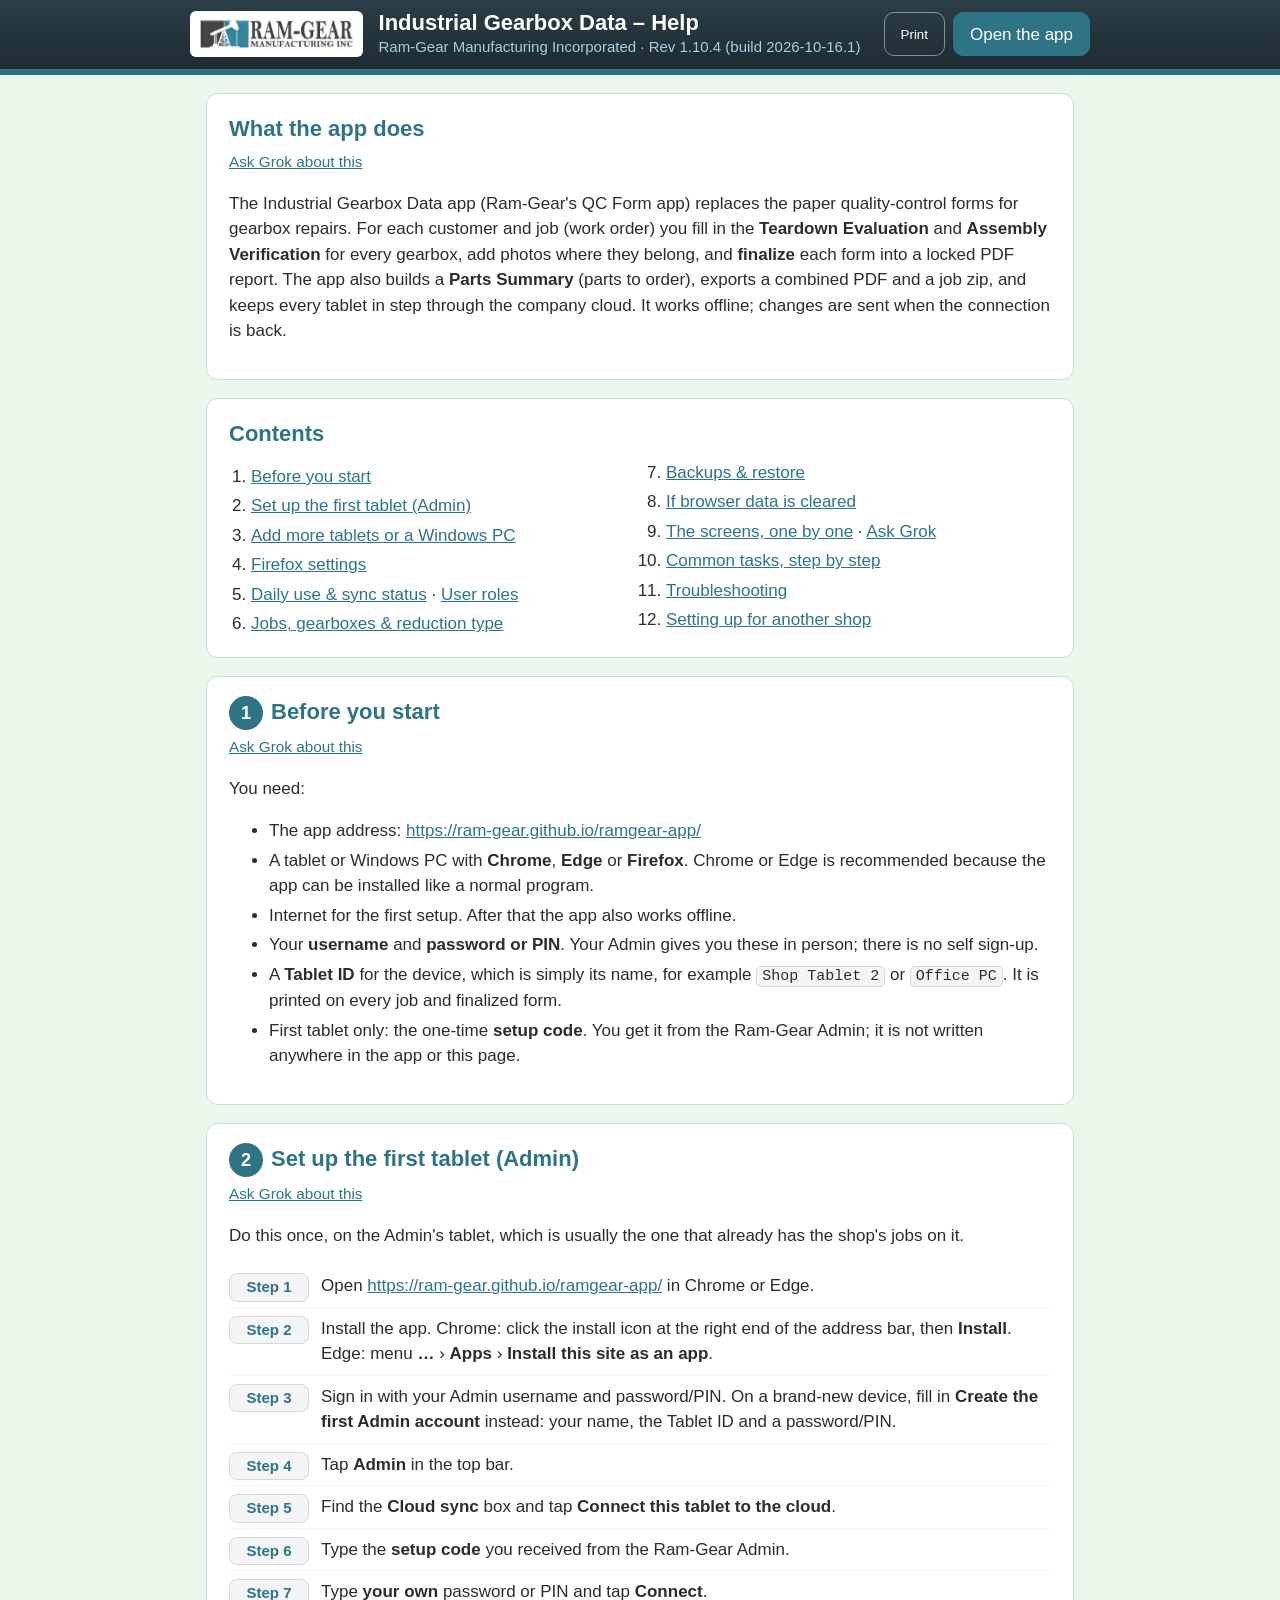
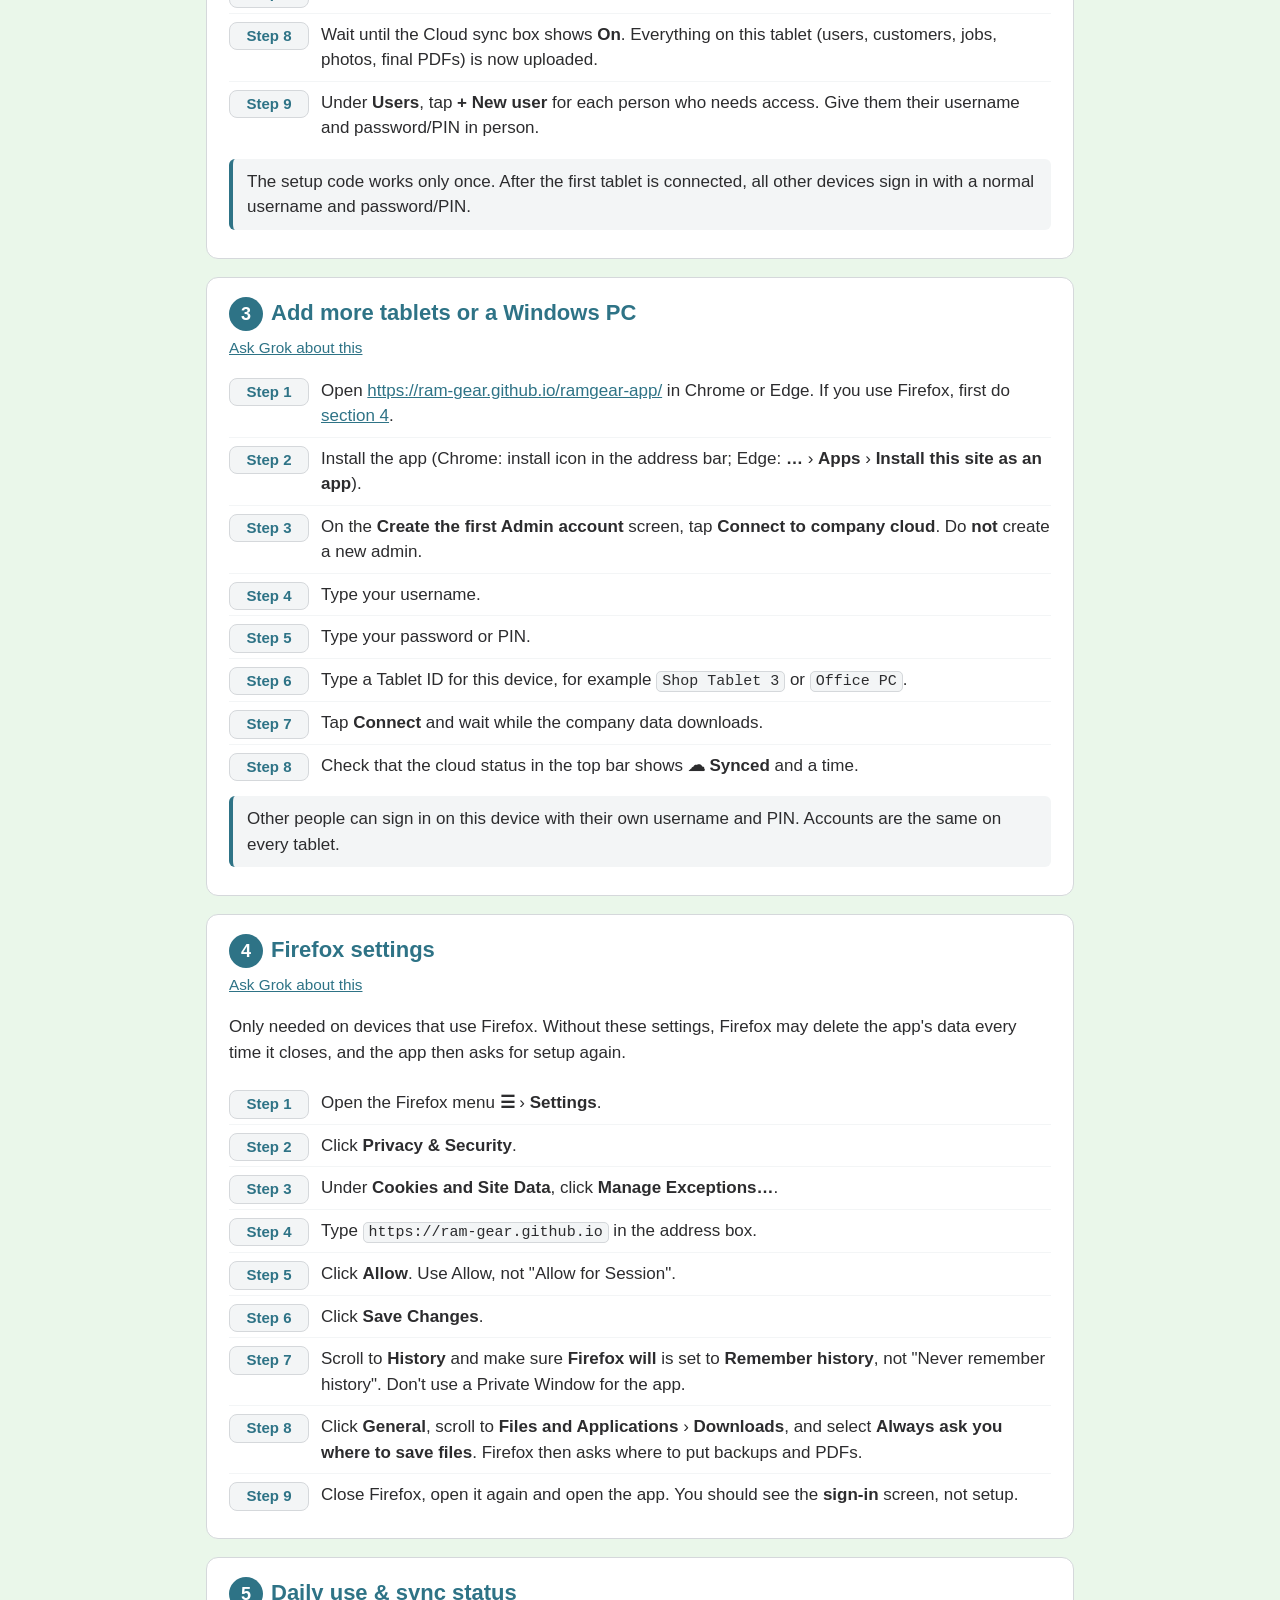
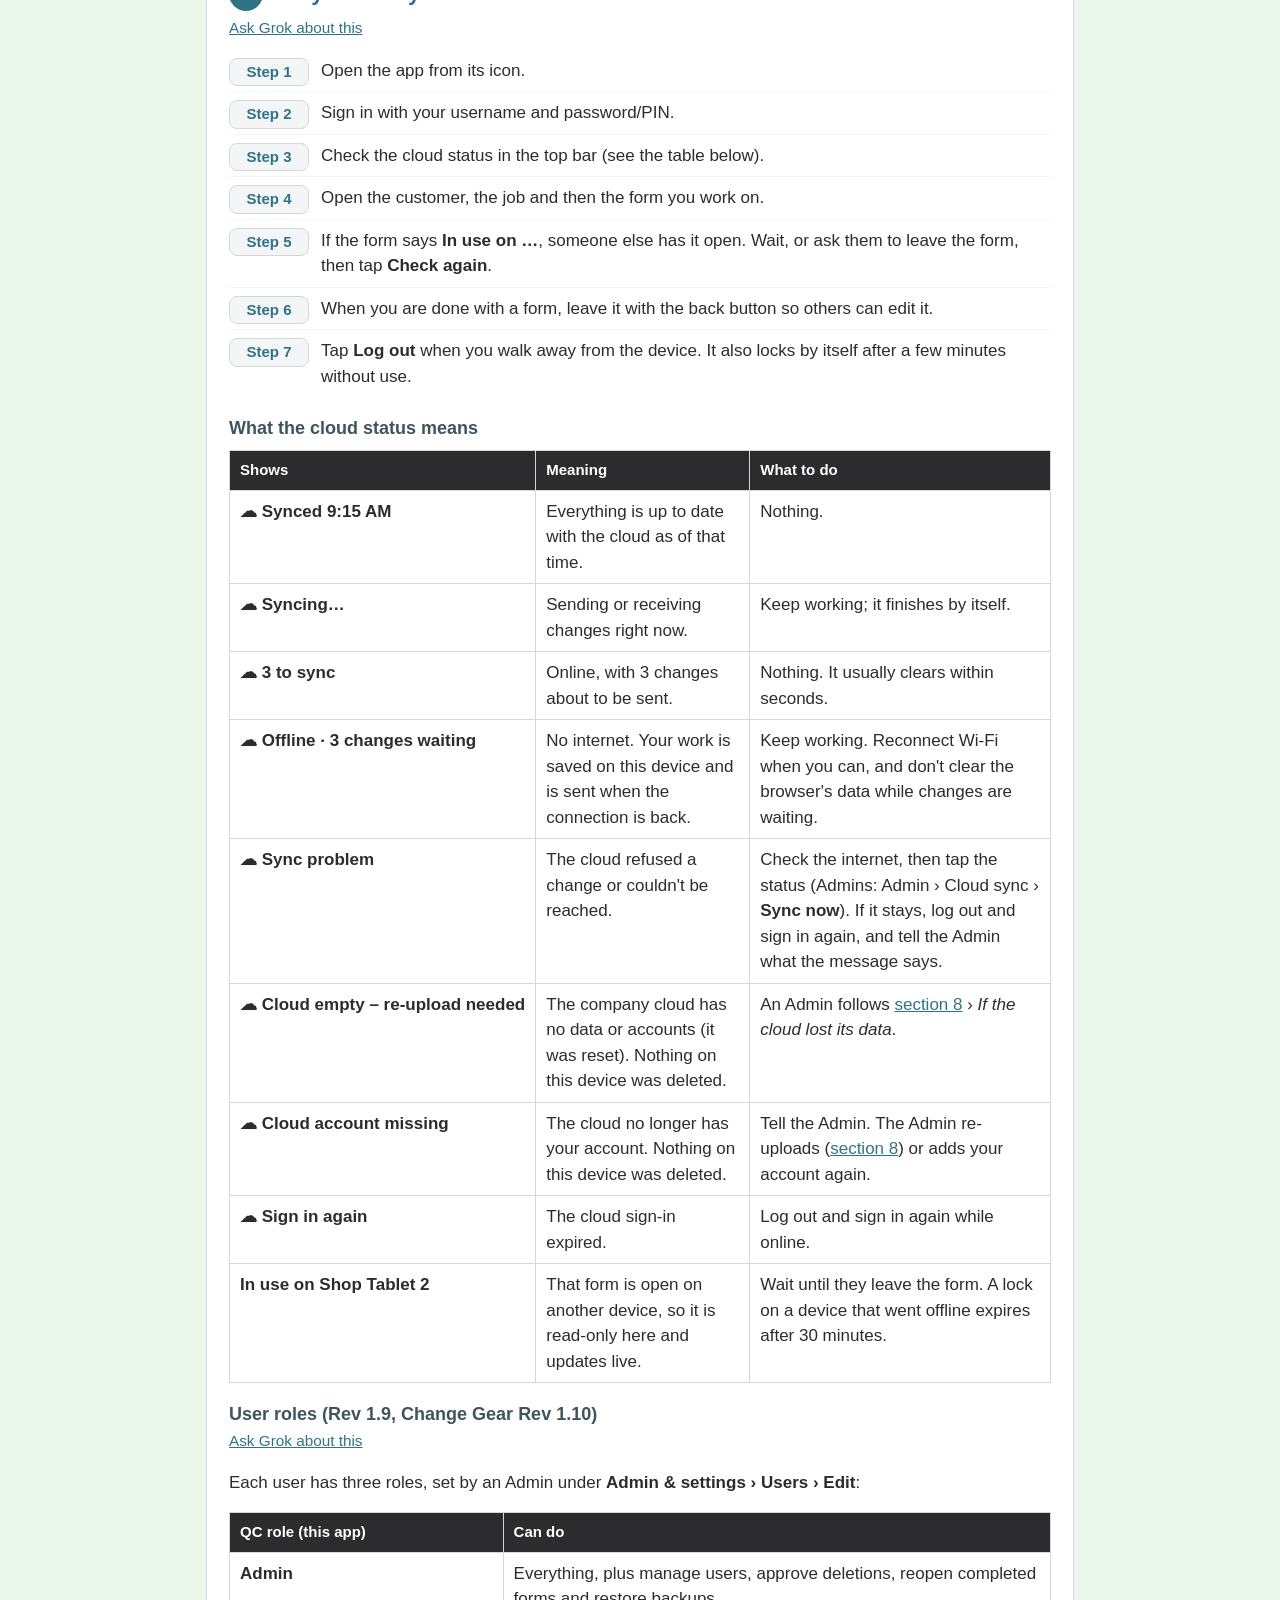
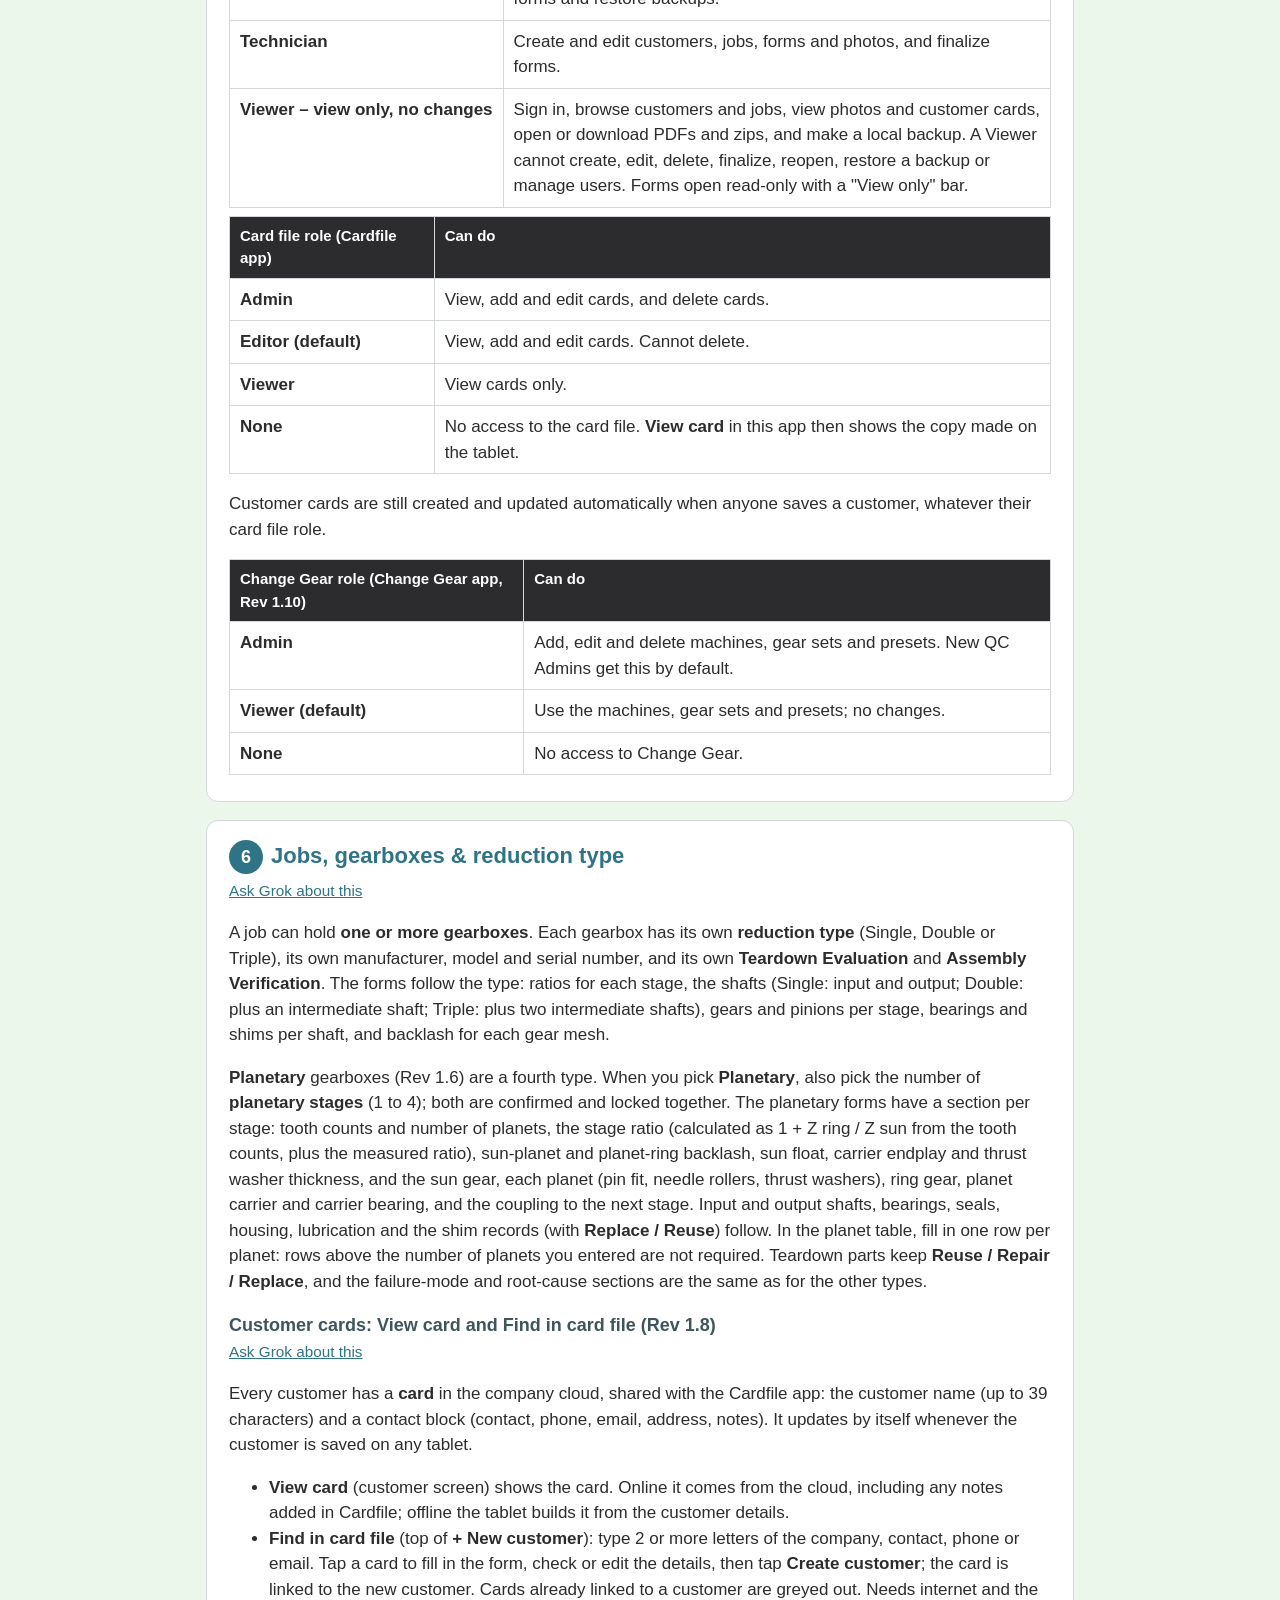
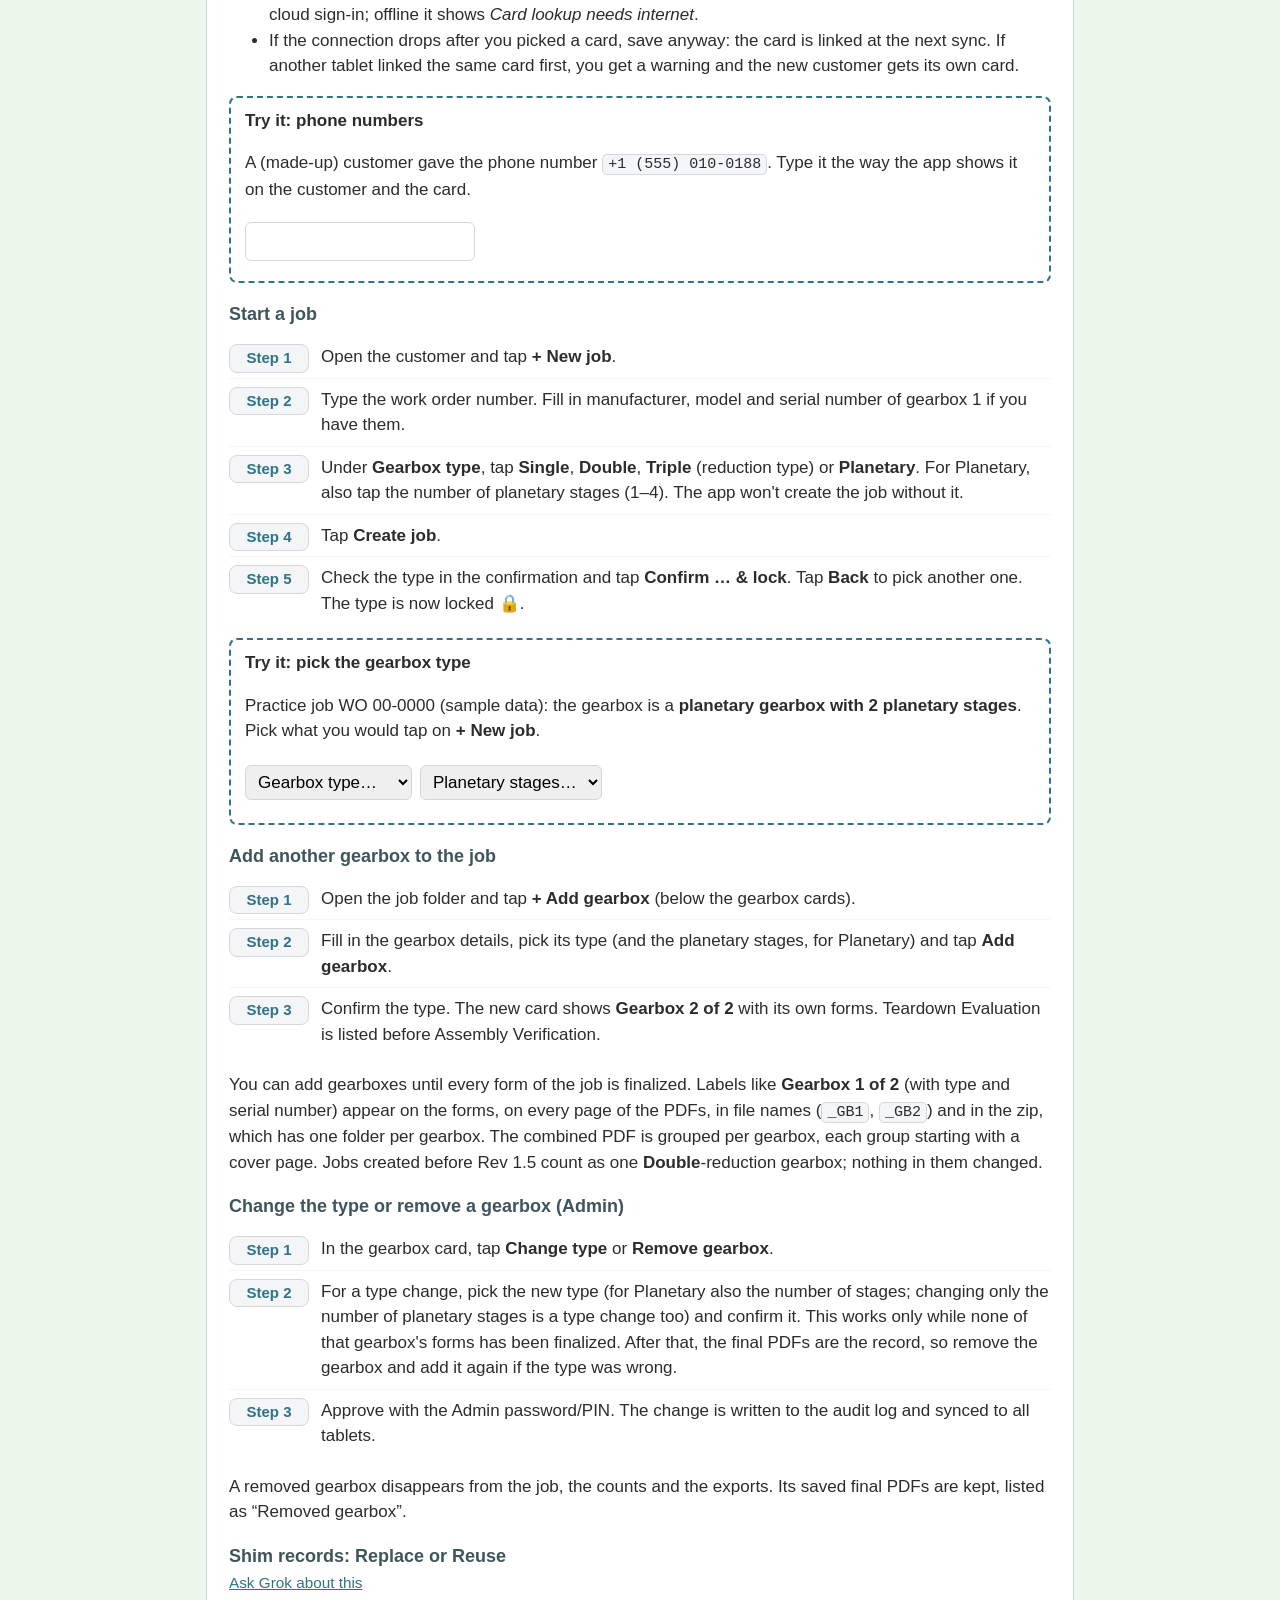
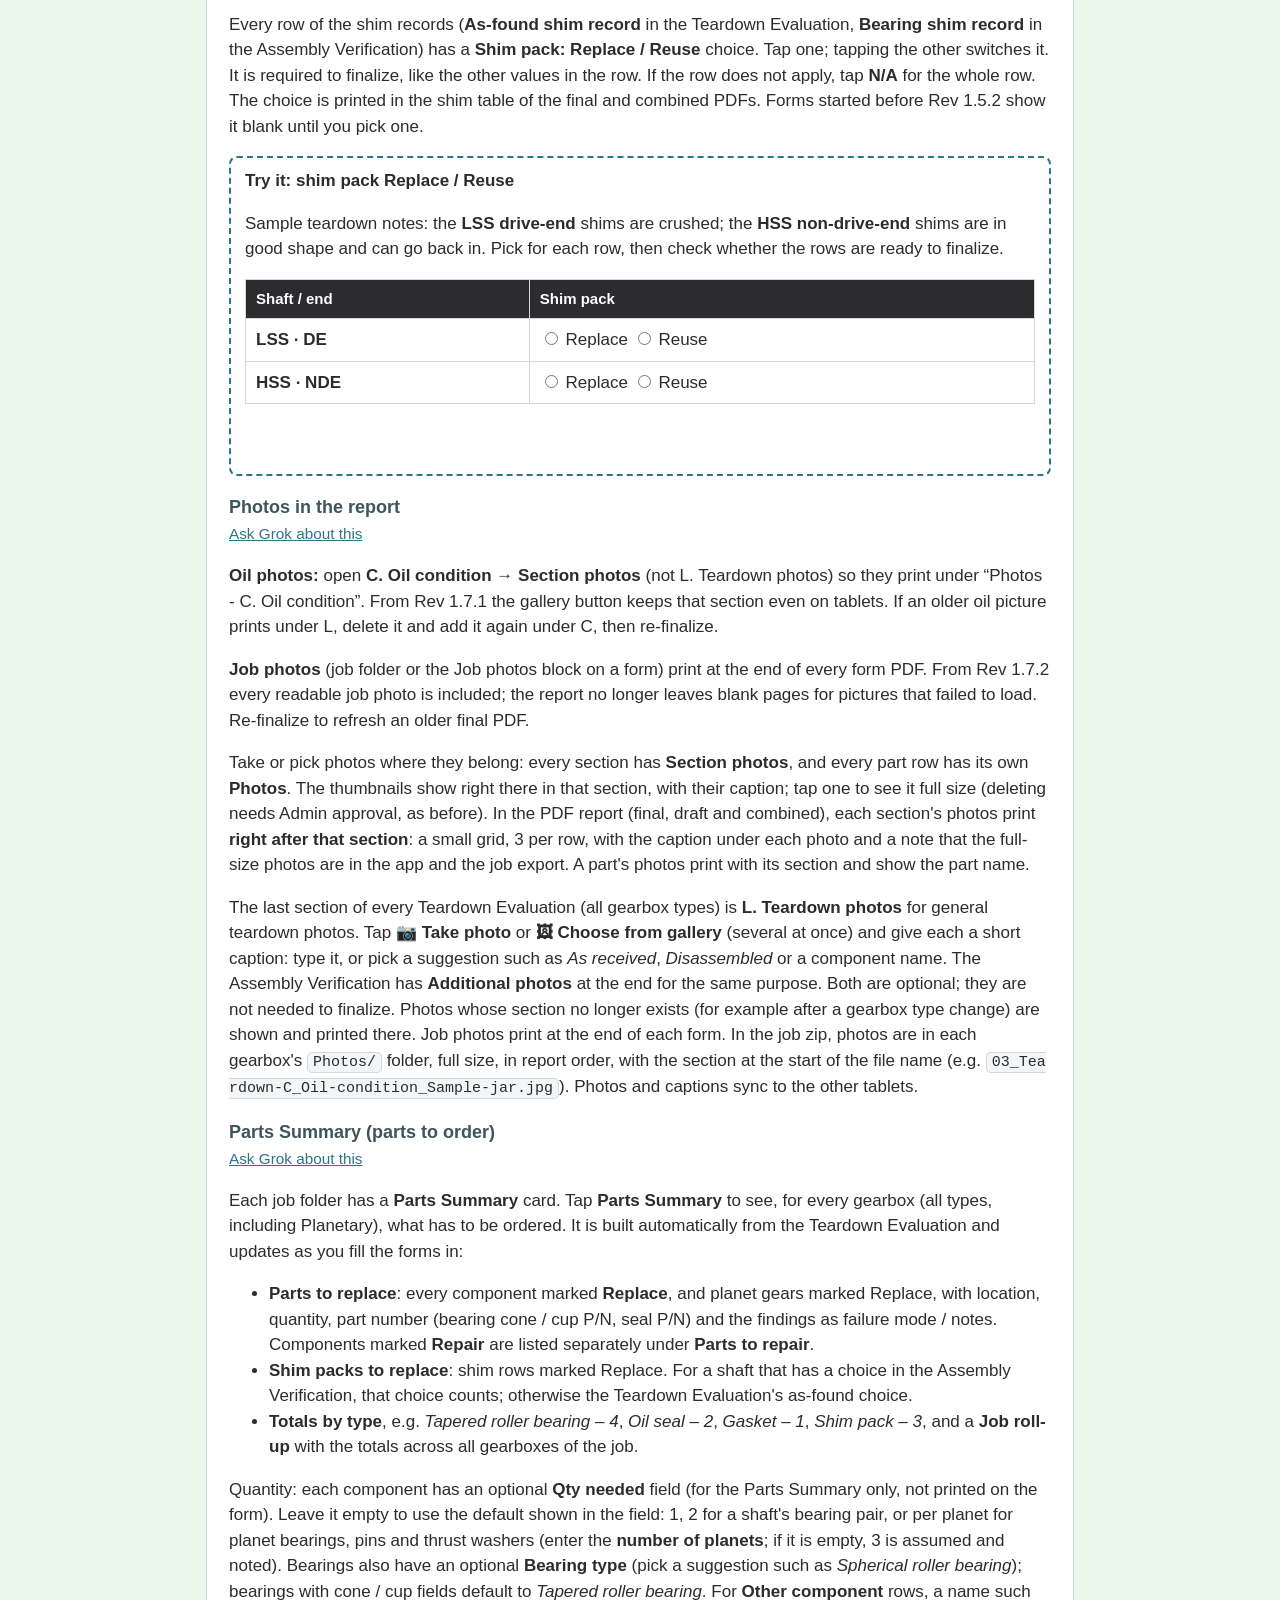
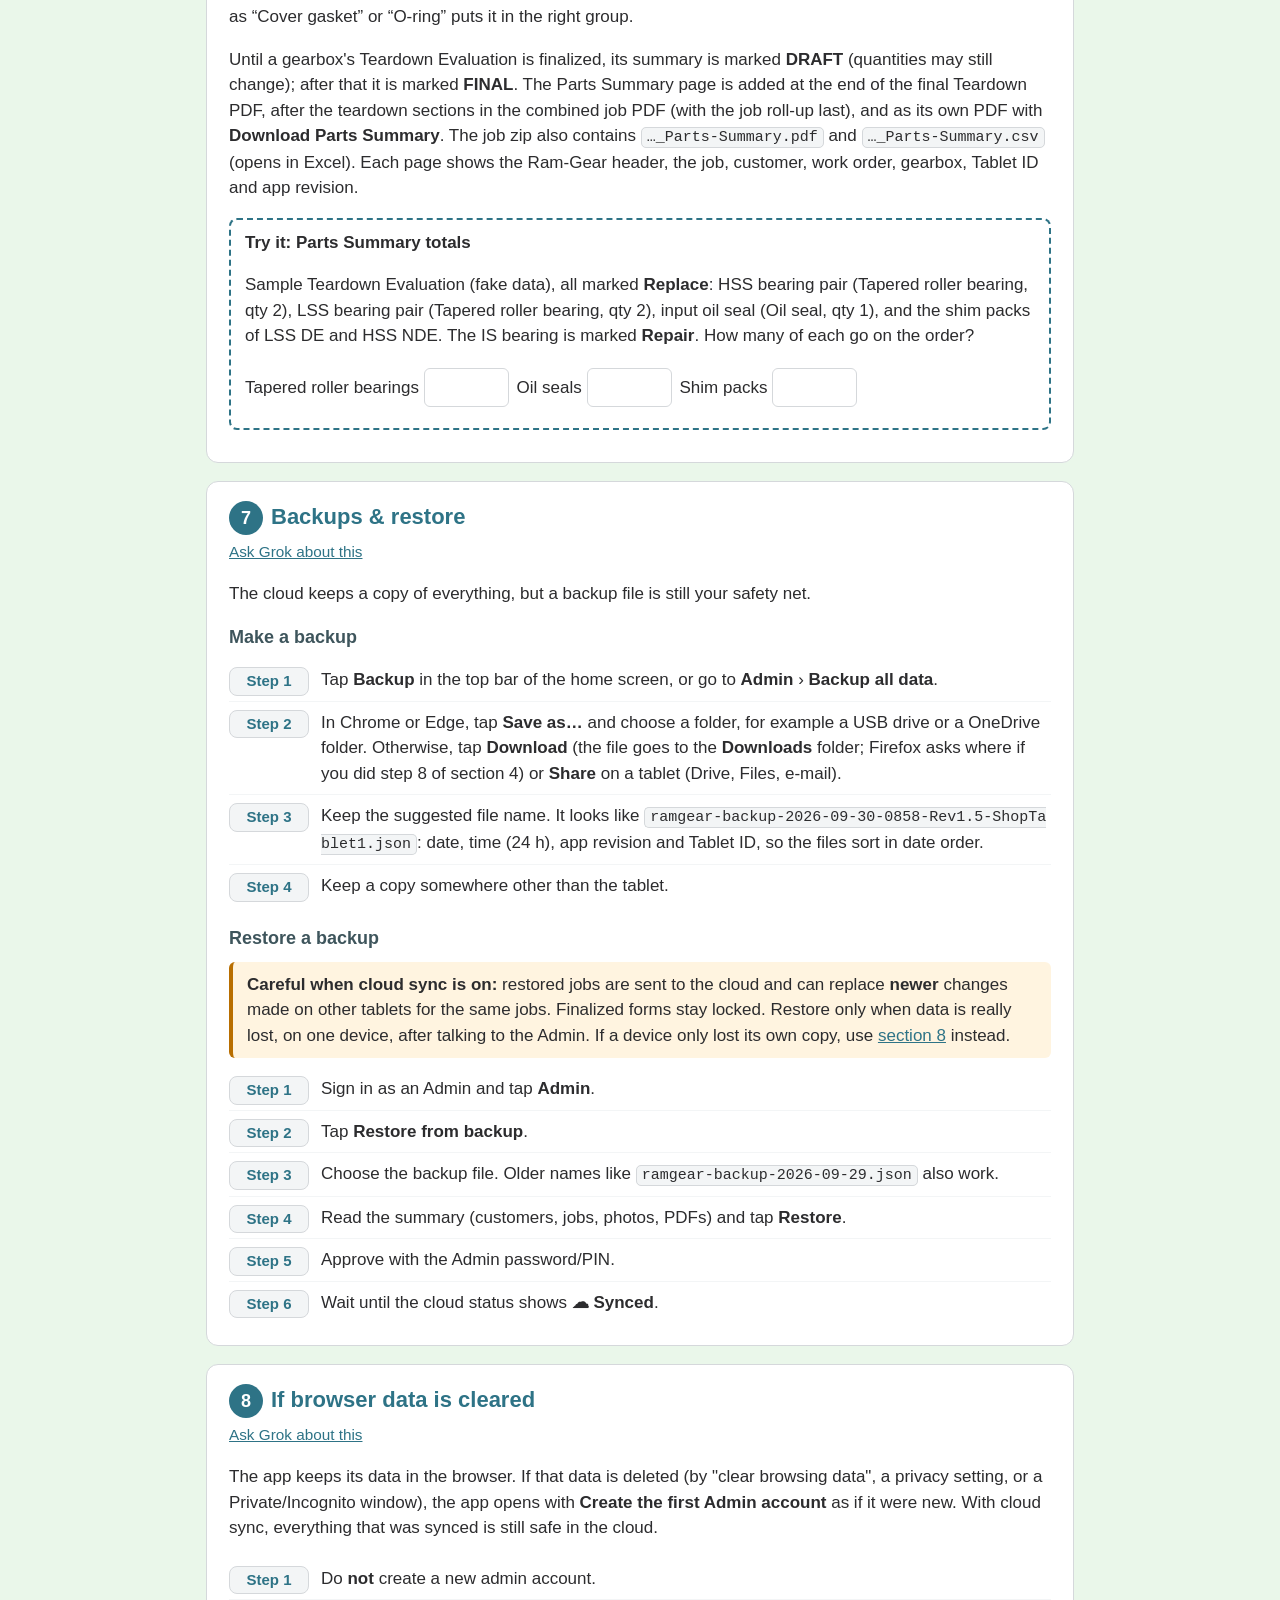
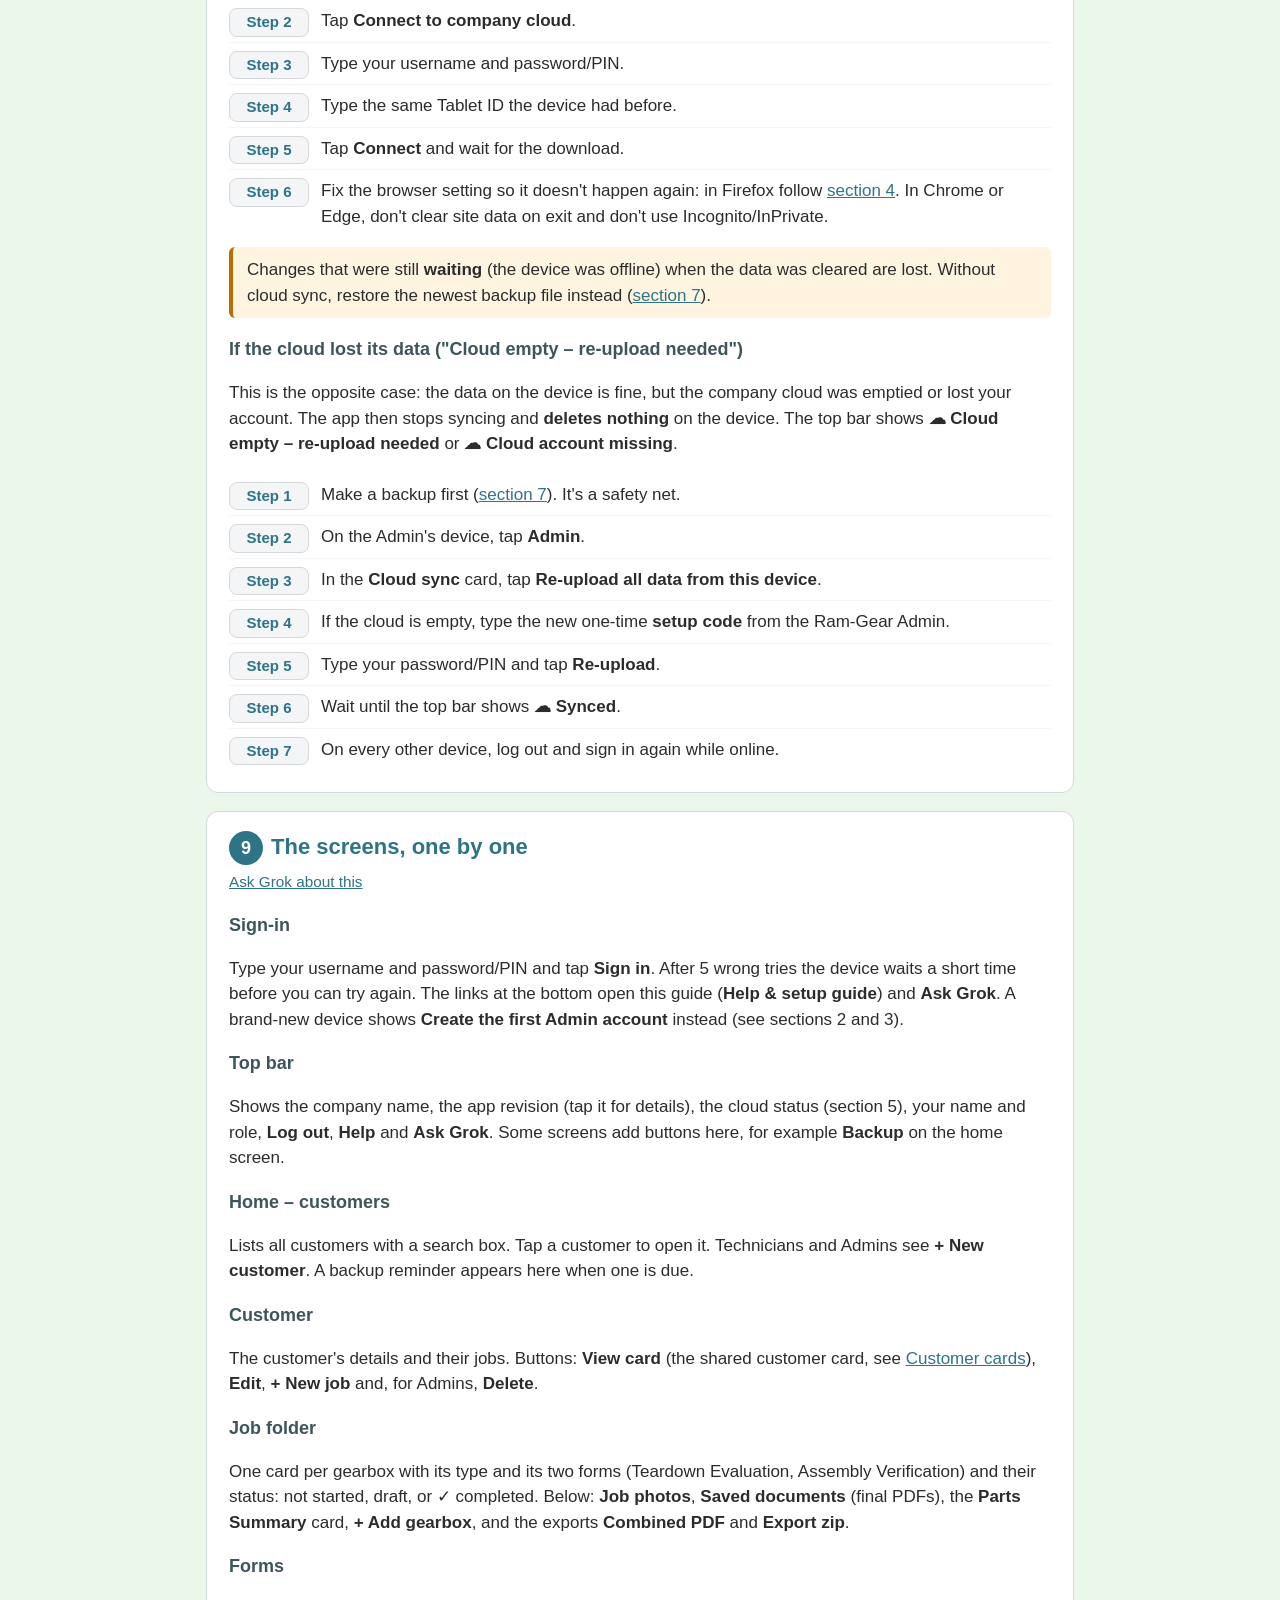
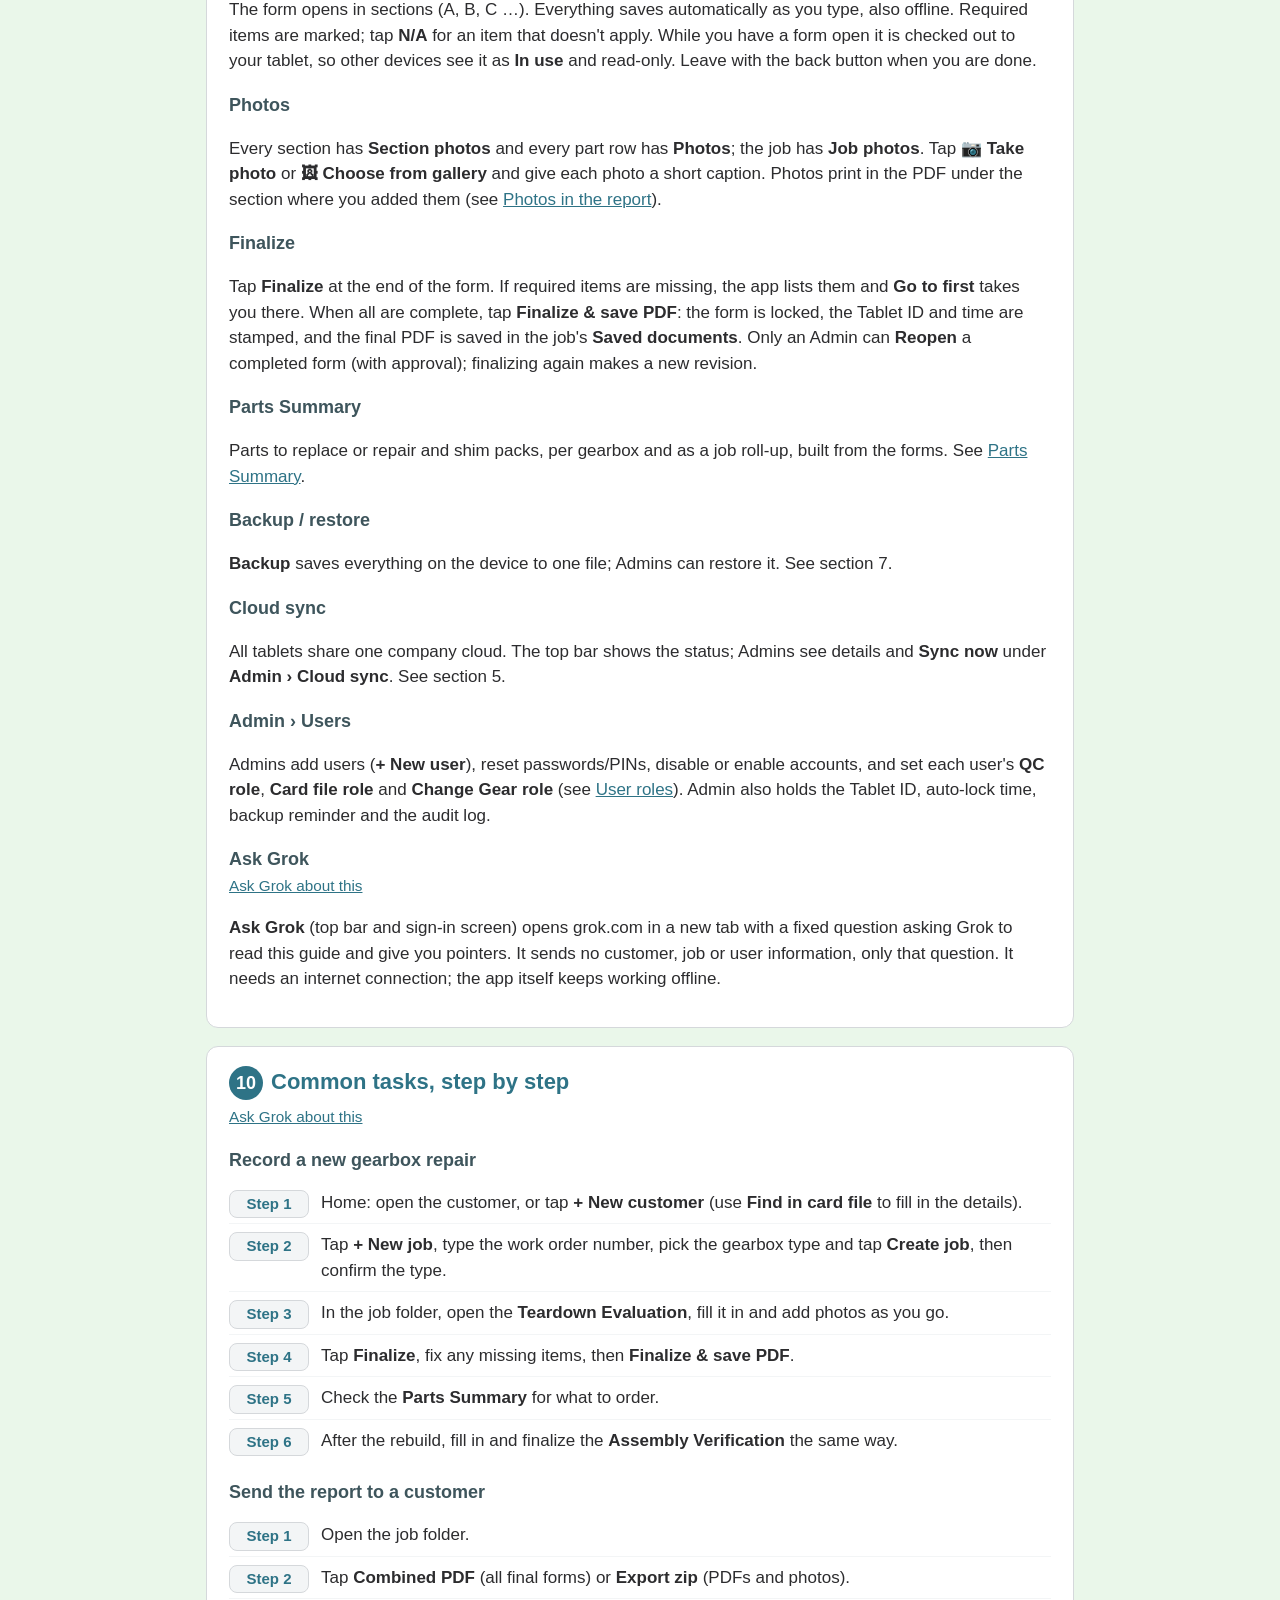
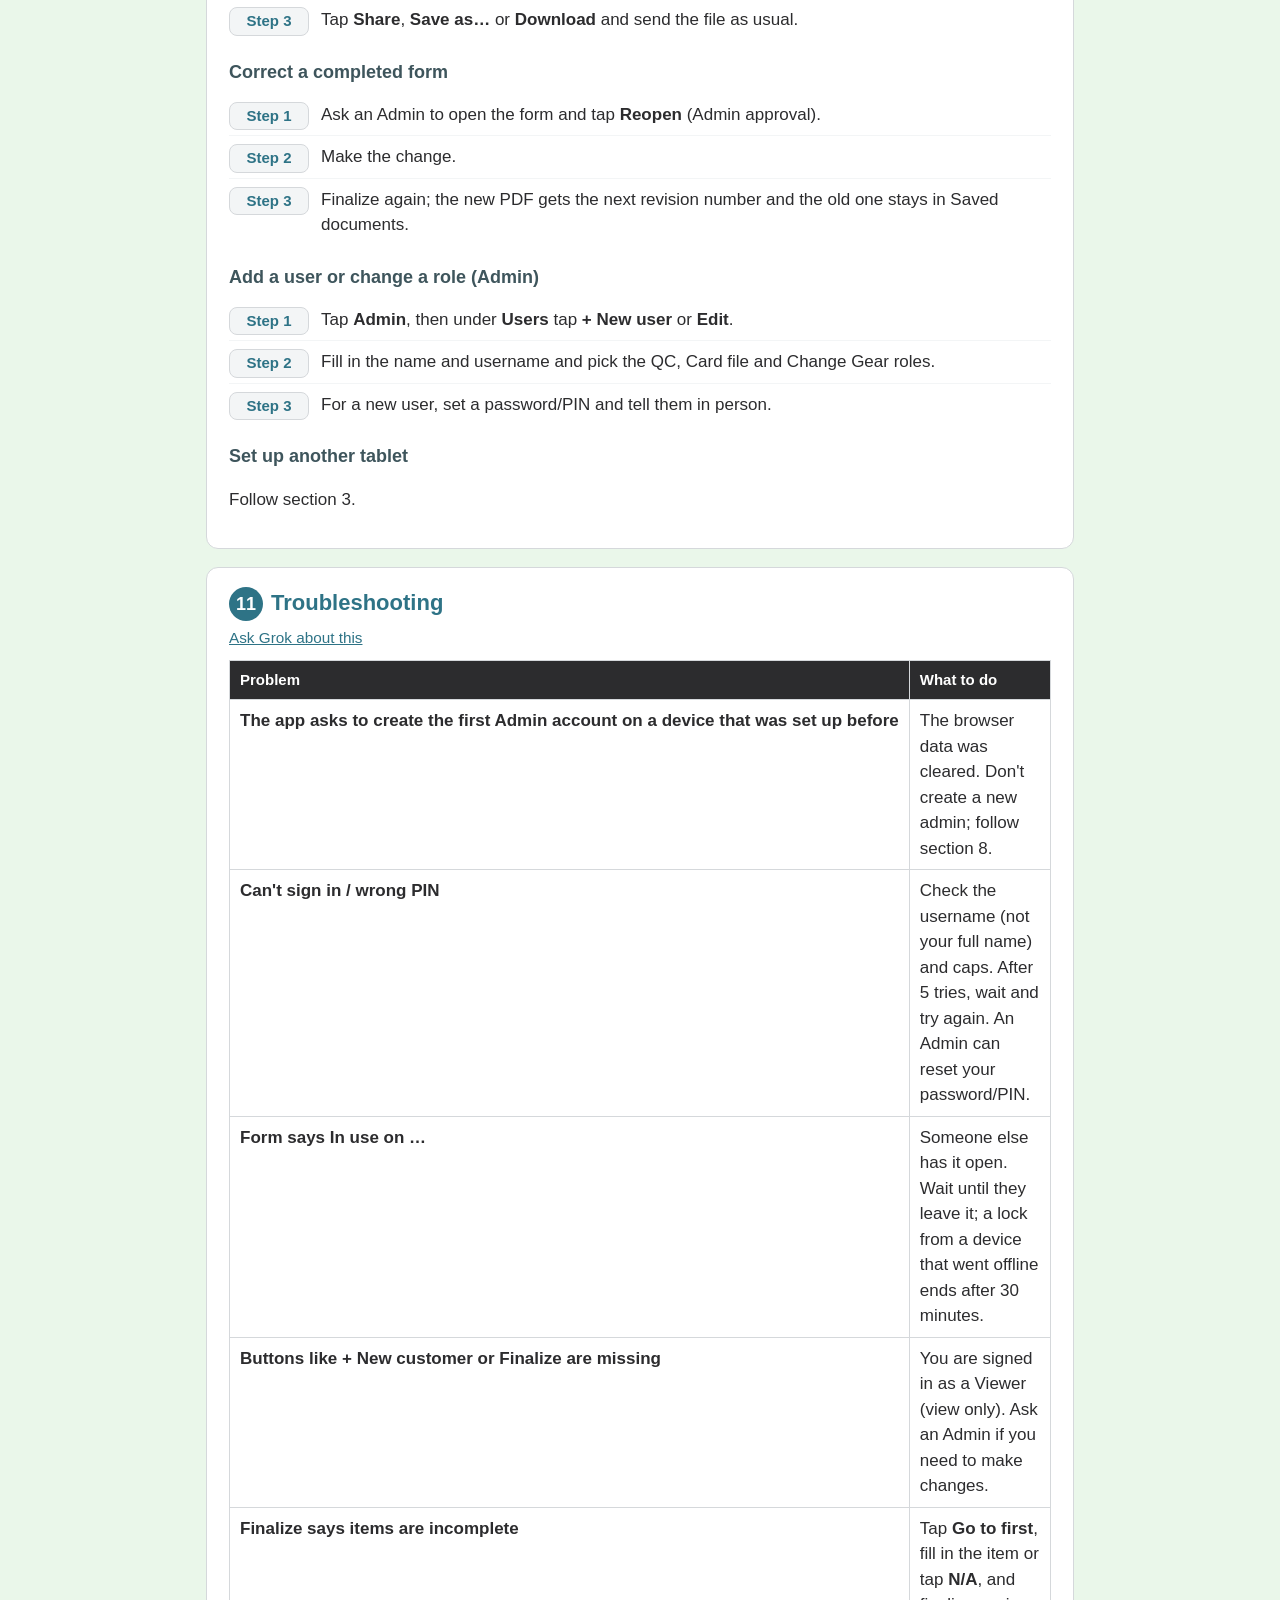
==== commit f188e9dd: "Rev 1.10.4: App Hub look (header gradient, teal accents, focus ring); help.html matched" ====
--- a/help.html
+++ b/help.html
@@ -8,12 +8,12 @@
 <link rel="icon" href="icons/favicon-64.png" type="image/png">
 <style>
 /* ram-gear.com colours (see app.css) */
-:root{--header:#2C2C2E;--accent:#4396AC;--primary:#2E7386;--steel:#3E555C;--light:#F3F5F6;--border:#D5D8DB;--bg:#E8EAED;--text:#2C2C2E;--link-dark:#9FD3E1;--warn:#b86e00}
+:root{--header:#2C2C2E;--accent:#2E7386;--hover:#245E6E;--focus:#9FD3E1;--primary:#2E7386;--steel:#3E555C;--light:#F3F5F6;--border:#D5D8DB;--bg:#EAF7EA;--text:#2C2C2E;--link-dark:#9FD3E1;--warn:#b86e00}
 *{box-sizing:border-box}
 body{margin:0;background:var(--bg);color:var(--text);font:17px/1.5 -apple-system,BlinkMacSystemFont,"Segoe UI",Roboto,Helvetica,Arial,sans-serif}
-header{background:var(--header);color:#fff;border-bottom:4px solid var(--accent);padding:14px 20px}
+header{background:#1d2b33;background-image:linear-gradient(#2b3d47,#1d2b33);color:#fff;border-bottom:6px solid #2e7386;padding:10px 20px;min-height:72px;box-sizing:border-box}
 header .row{max-width:900px;margin:0 auto;display:flex;align-items:center;gap:16px;flex-wrap:wrap}
-header img{height:44px;background:#fff;border-radius:6px;padding:3px}
+header img{height:46px;background:#fff;border-radius:6px;padding:3px}
 header h1{font-size:22px;margin:0;line-height:1.2}
 header .sub{color:var(--link-dark);font-size:15px}
 header .actions{margin-left:auto;display:flex;gap:8px}
@@ -57,6 +57,7 @@
 }
 .askg{margin:-4px 0 10px;font-size:.9em}.askg a{color:var(--primary)}
 .tryit{border:2px dashed var(--accent);border-radius:8px;padding:10px 14px;margin:14px 0;background:#fff}.tryit h4{margin:0 0 6px}.tryit .row2{display:flex;flex-wrap:wrap;gap:8px;align-items:center;margin:6px 0}.tryit input,.tryit select{font:inherit;padding:6px 8px;border:1px solid var(--border);border-radius:6px}.tryit .res{margin-top:8px;font-weight:600}.tryit .res.ok{color:#1d6b2c}.tryit .res.bad{color:#a12a1b}.tryit .res span{font-weight:400;color:var(--text)}
+.btn.primary:hover{background:var(--hover);border-color:var(--hover)}.btn:hover{border-color:#fff}a:focus-visible,.btn:focus-visible,button:focus-visible,input:focus-visible,select:focus-visible{outline:3px solid var(--focus);outline-offset:2px;box-shadow:0 0 0 5px #1d2b33}header a:focus-visible,header .btn:focus-visible{box-shadow:none}
 </style>
 <script src="js/version.js"></script>
 </head>
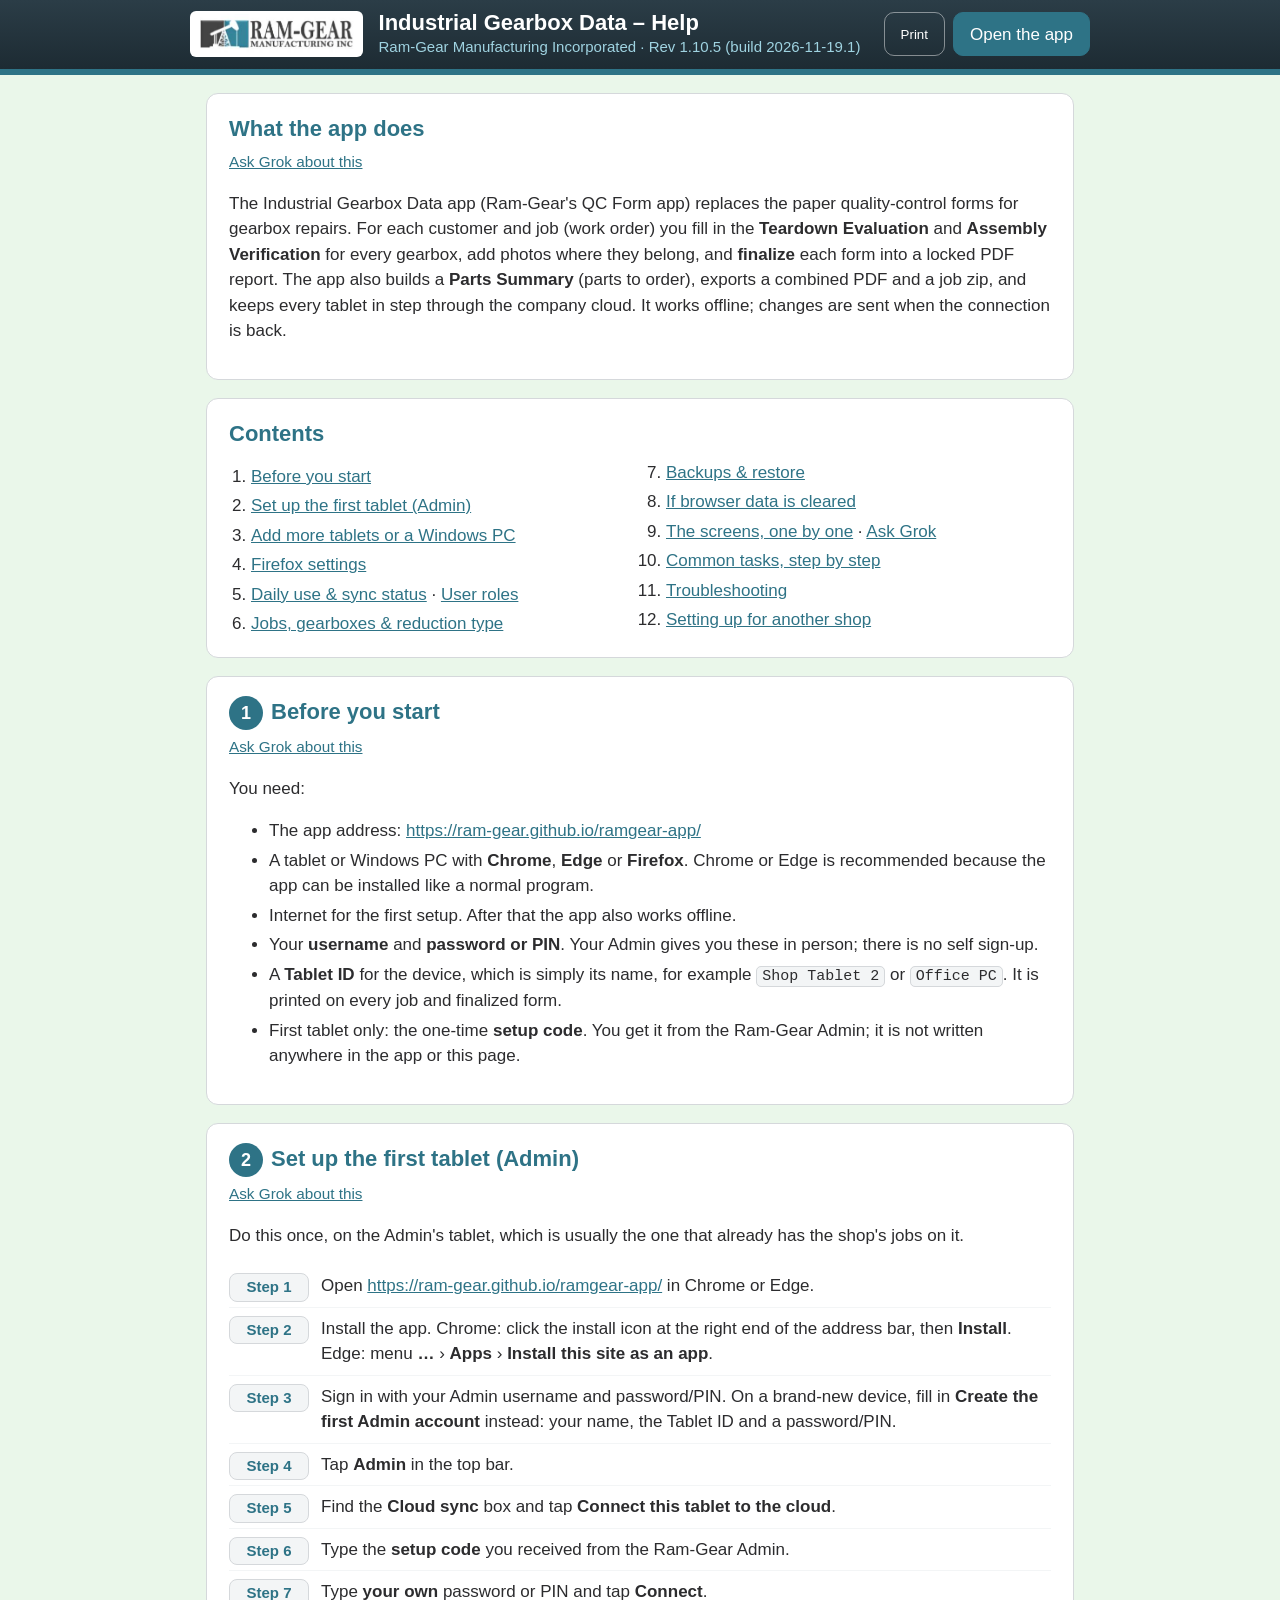
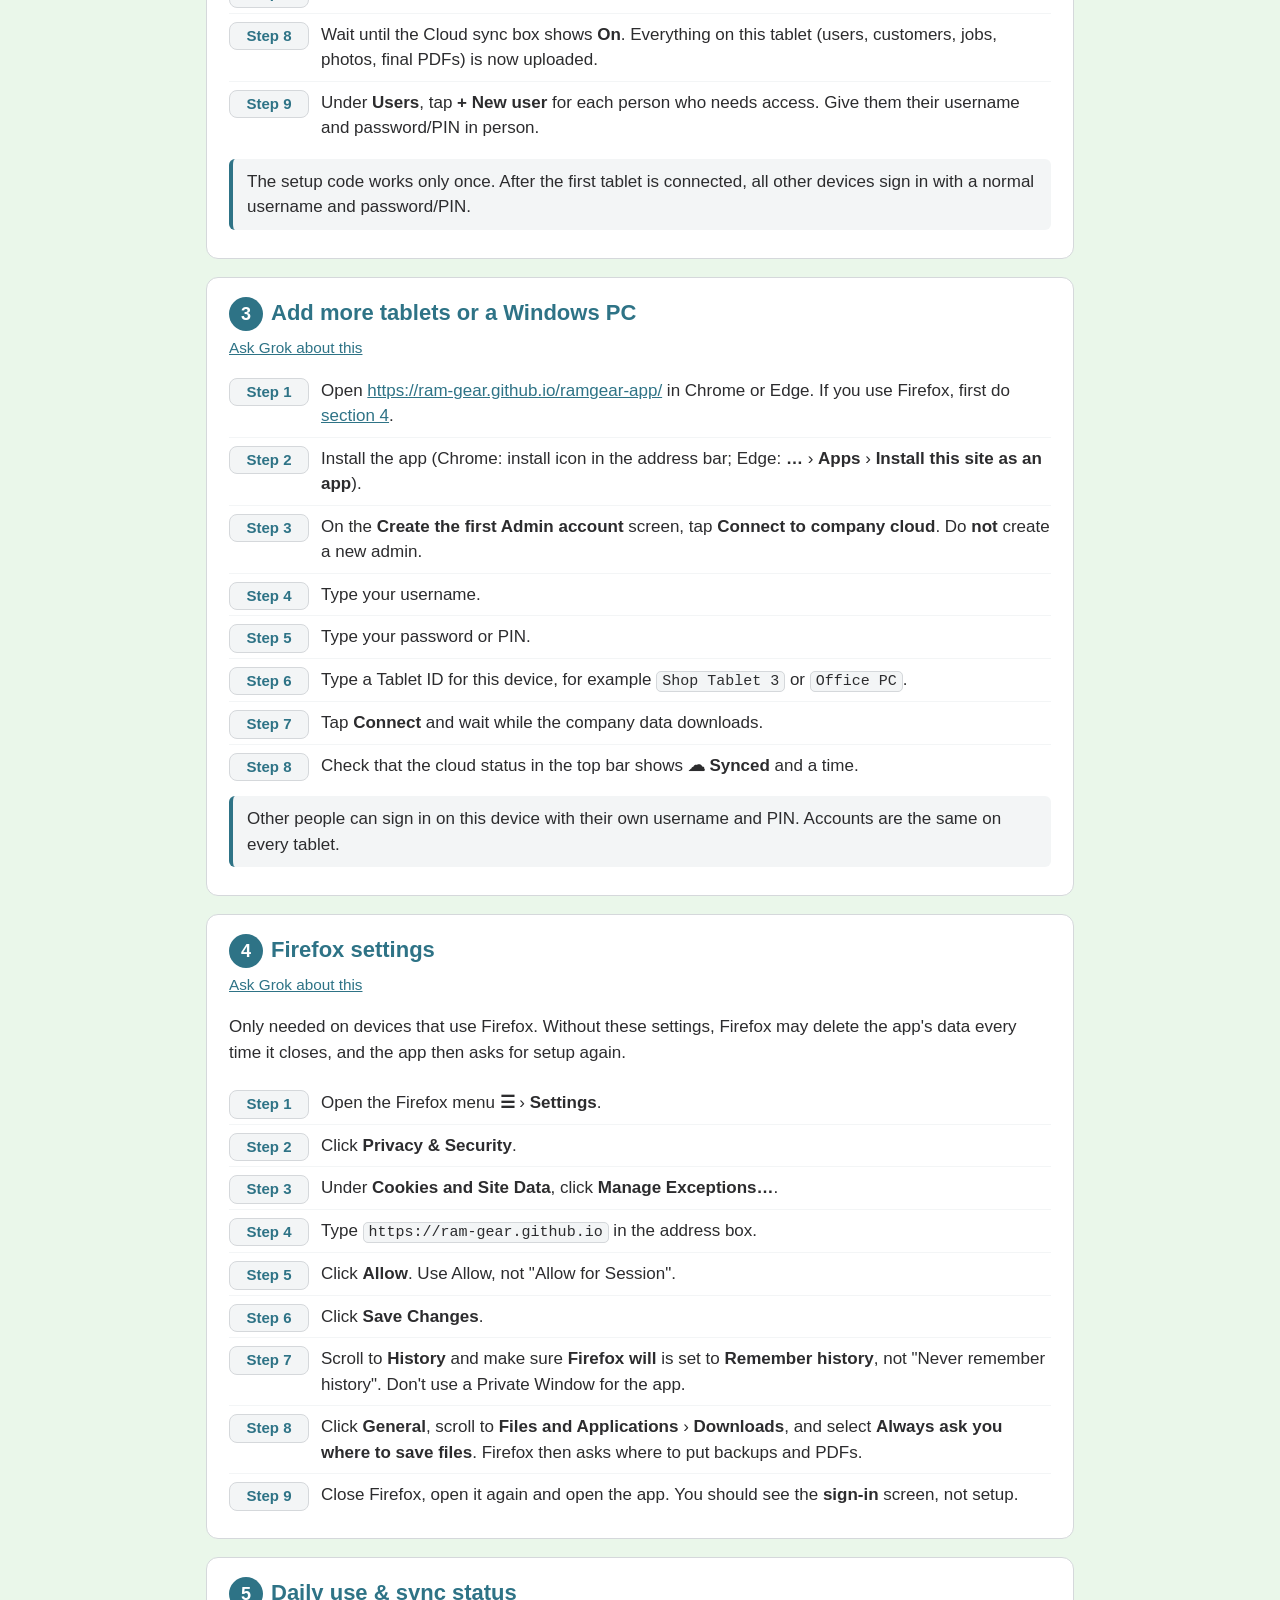
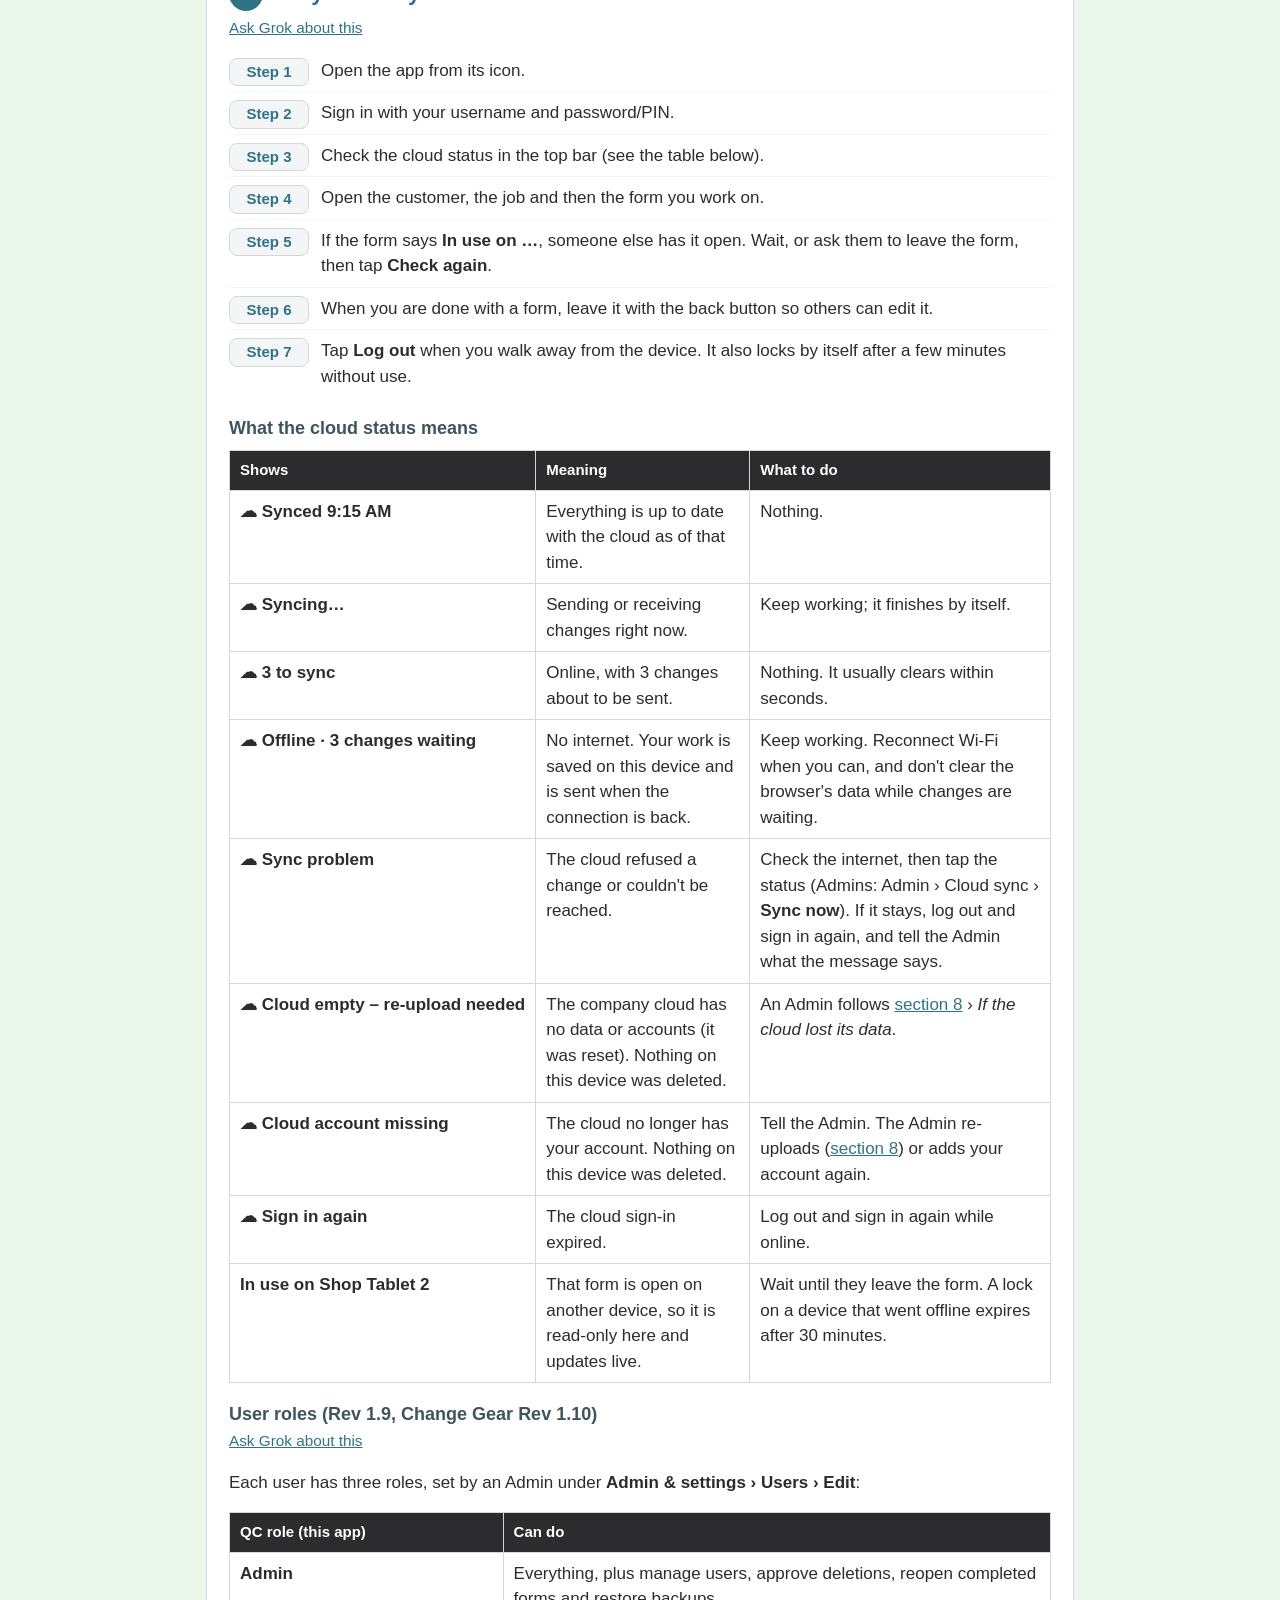
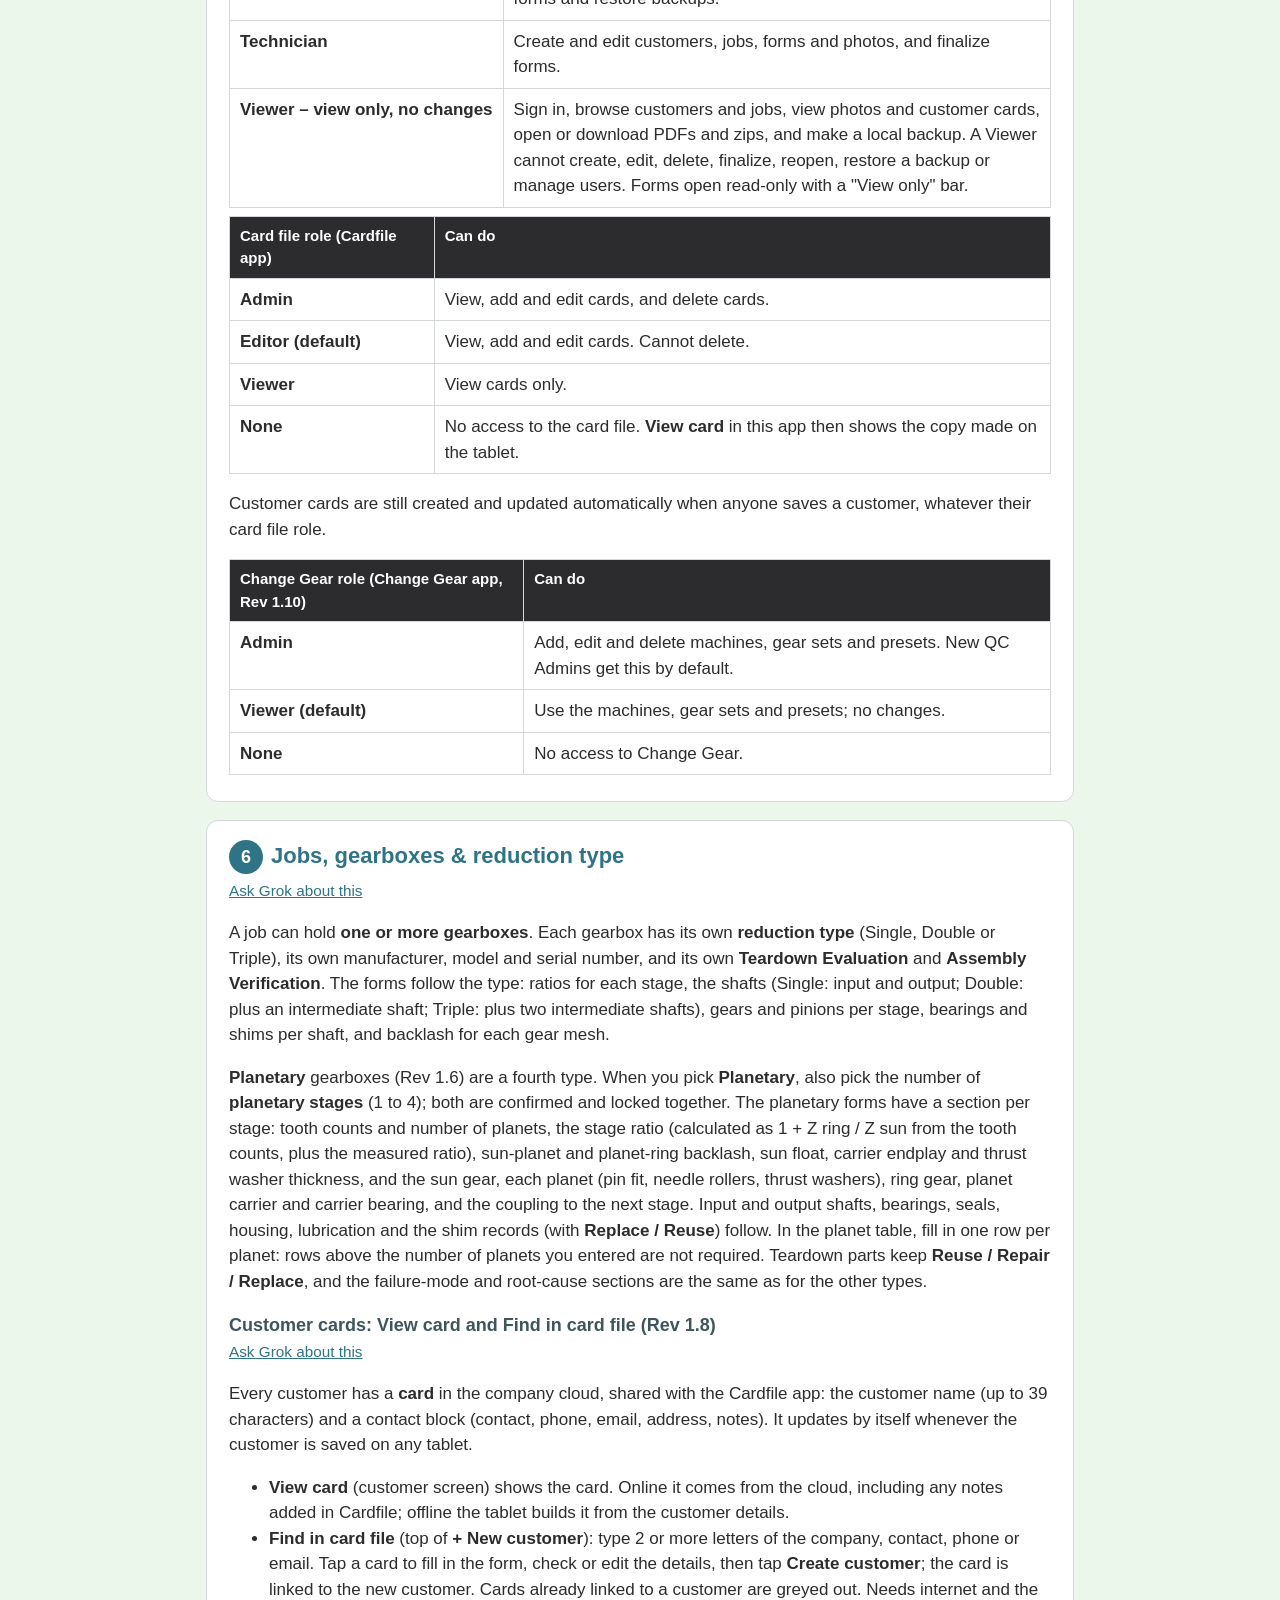
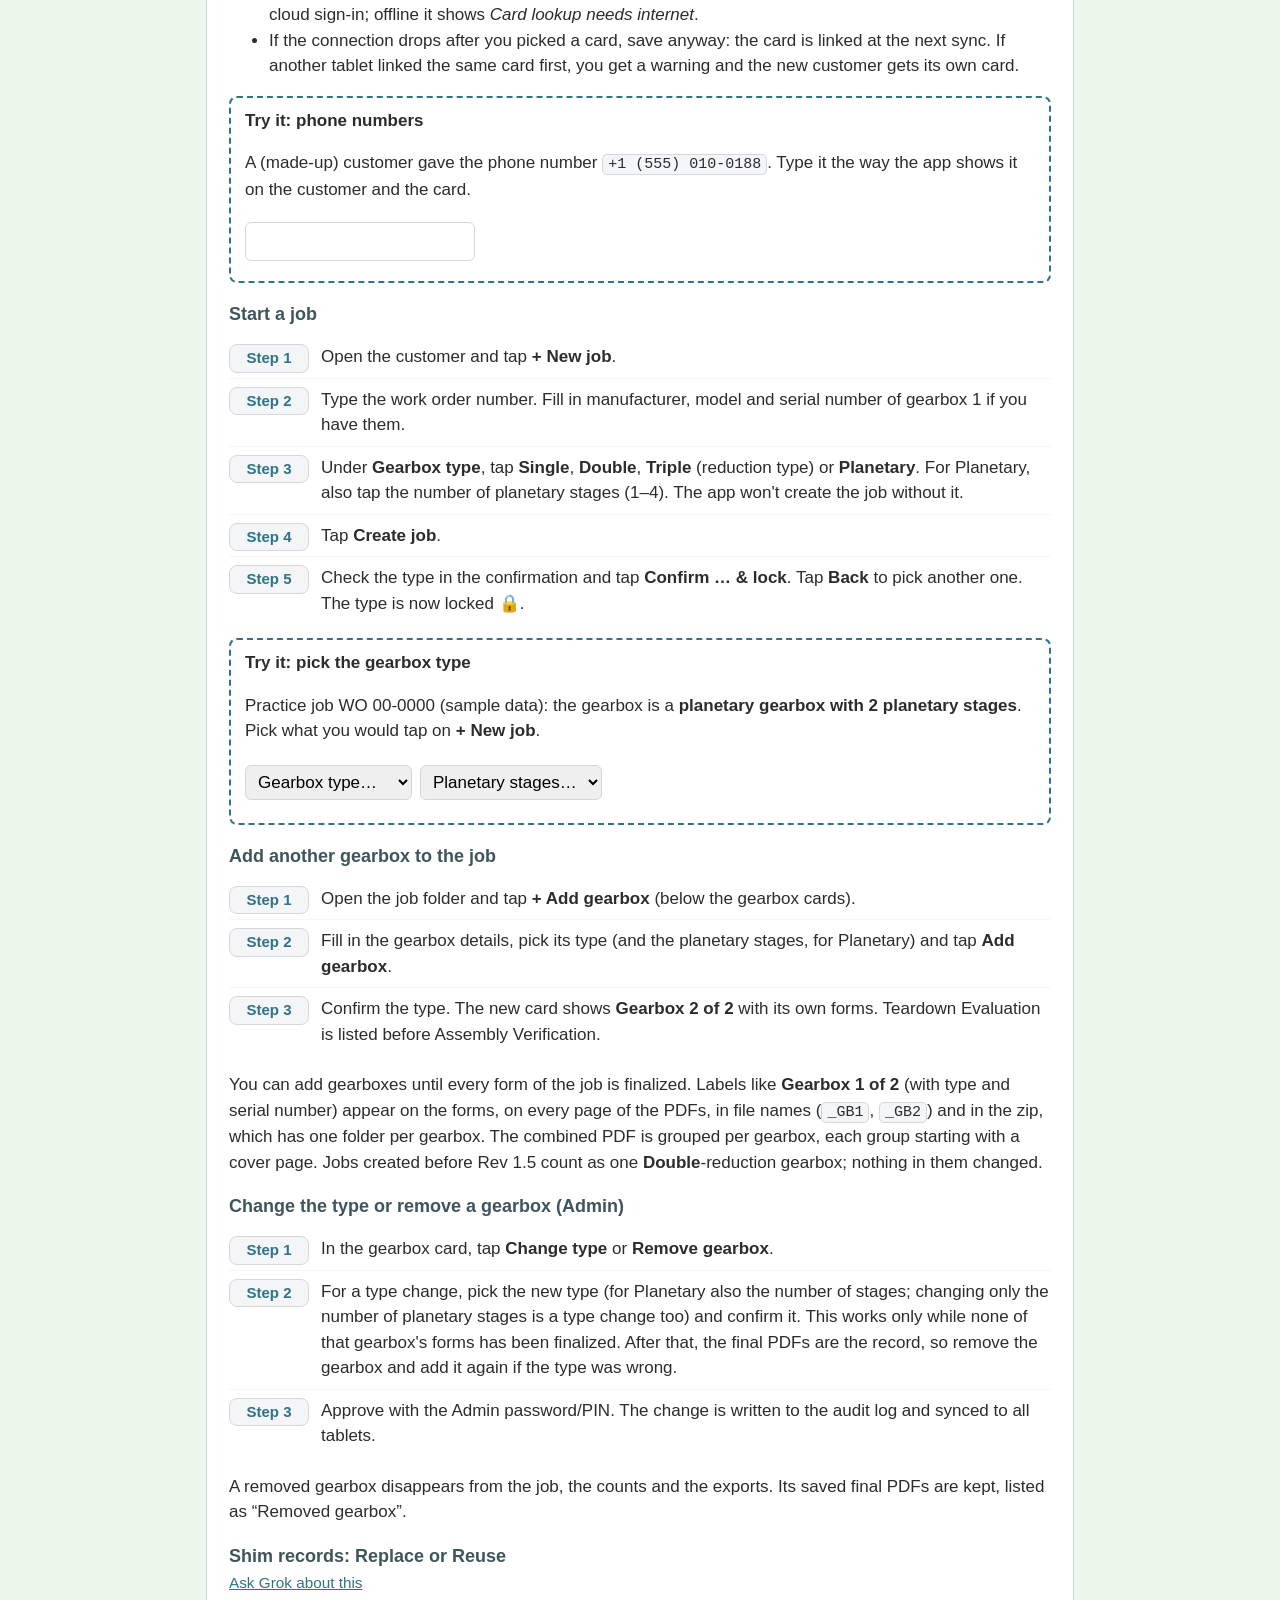
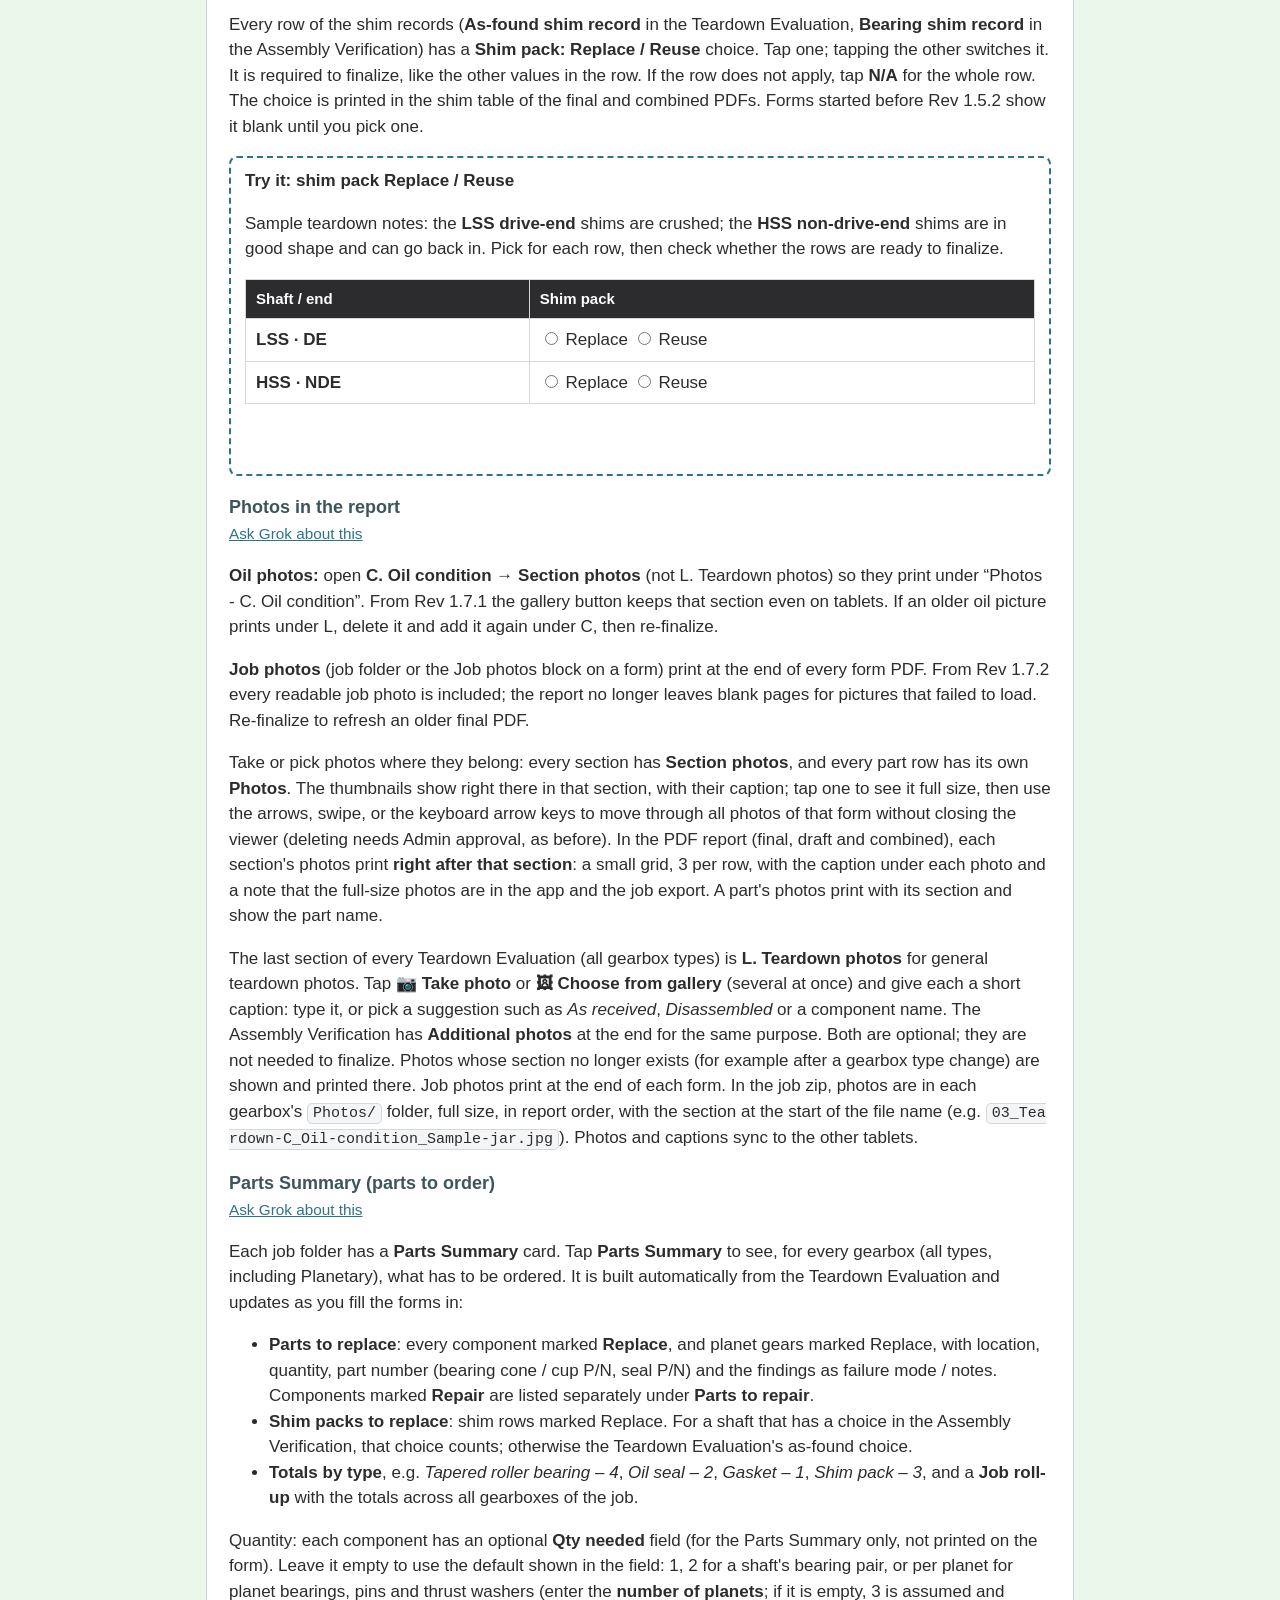
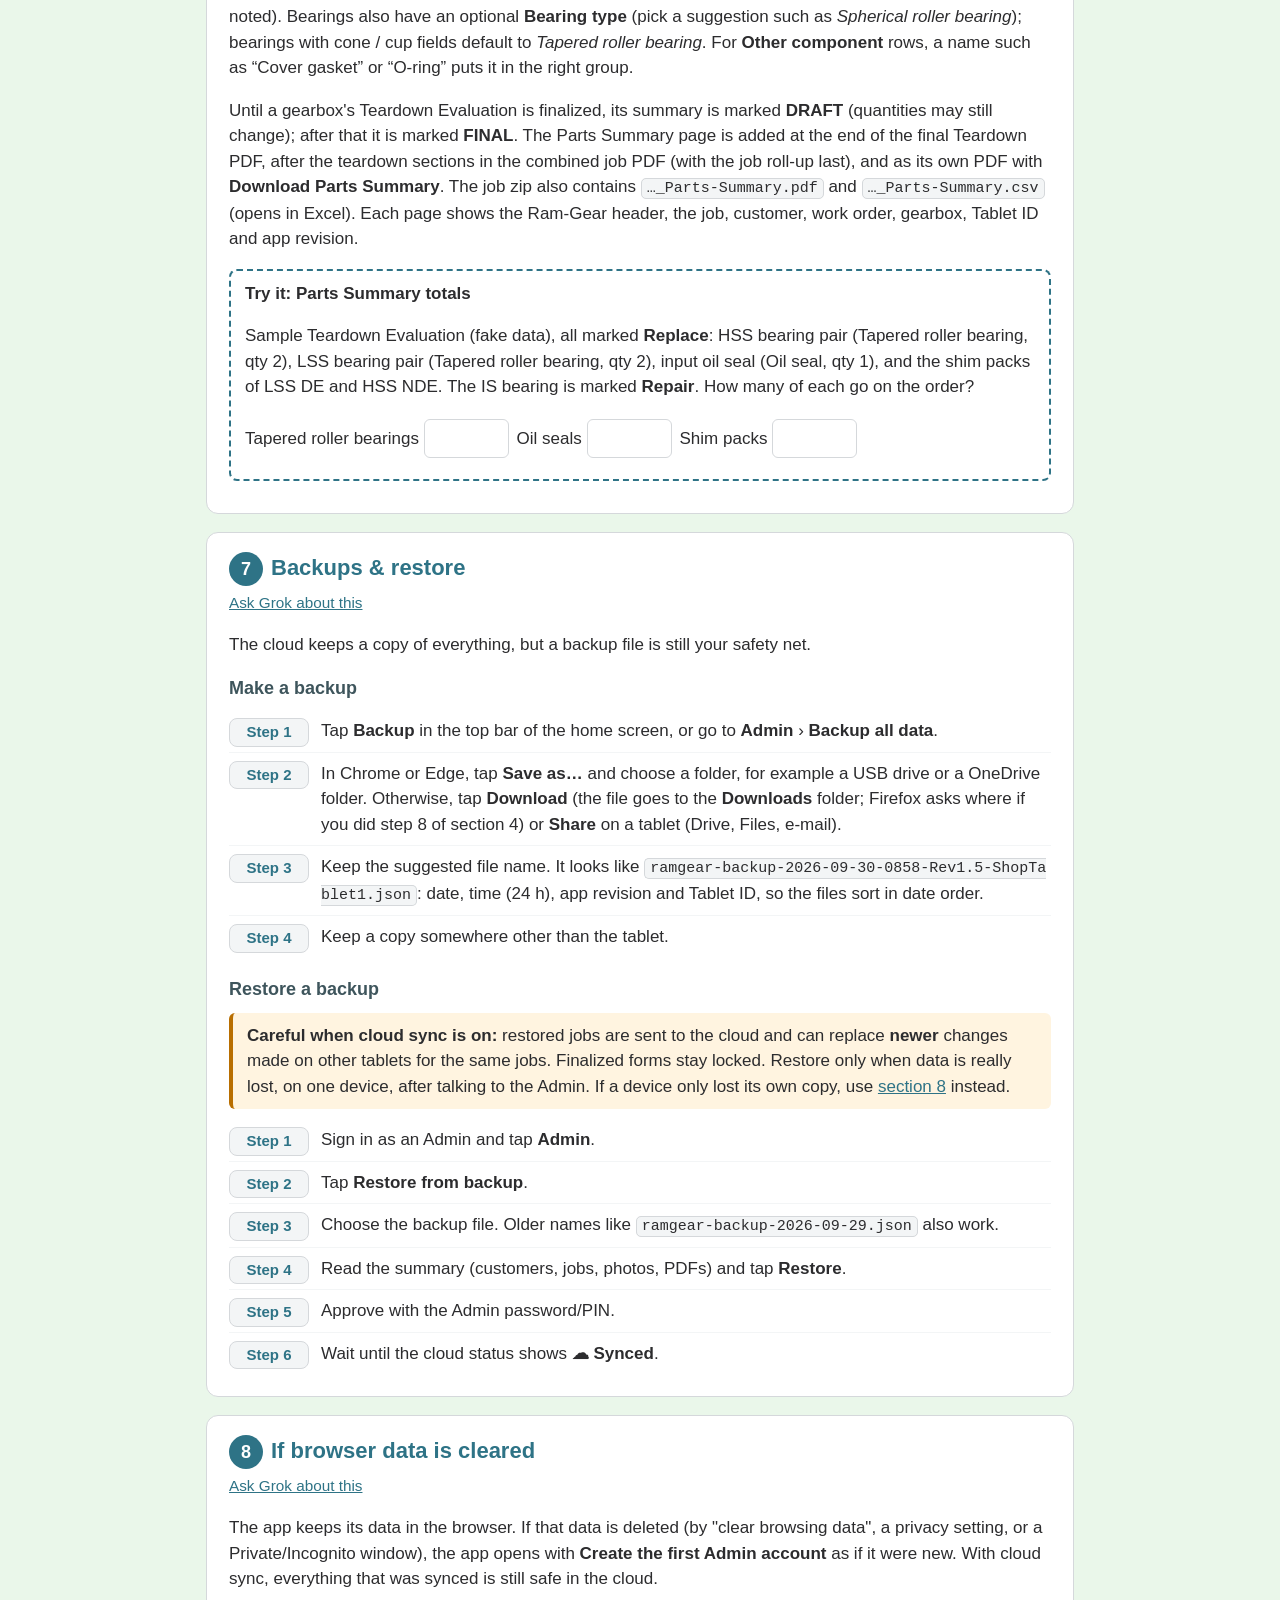
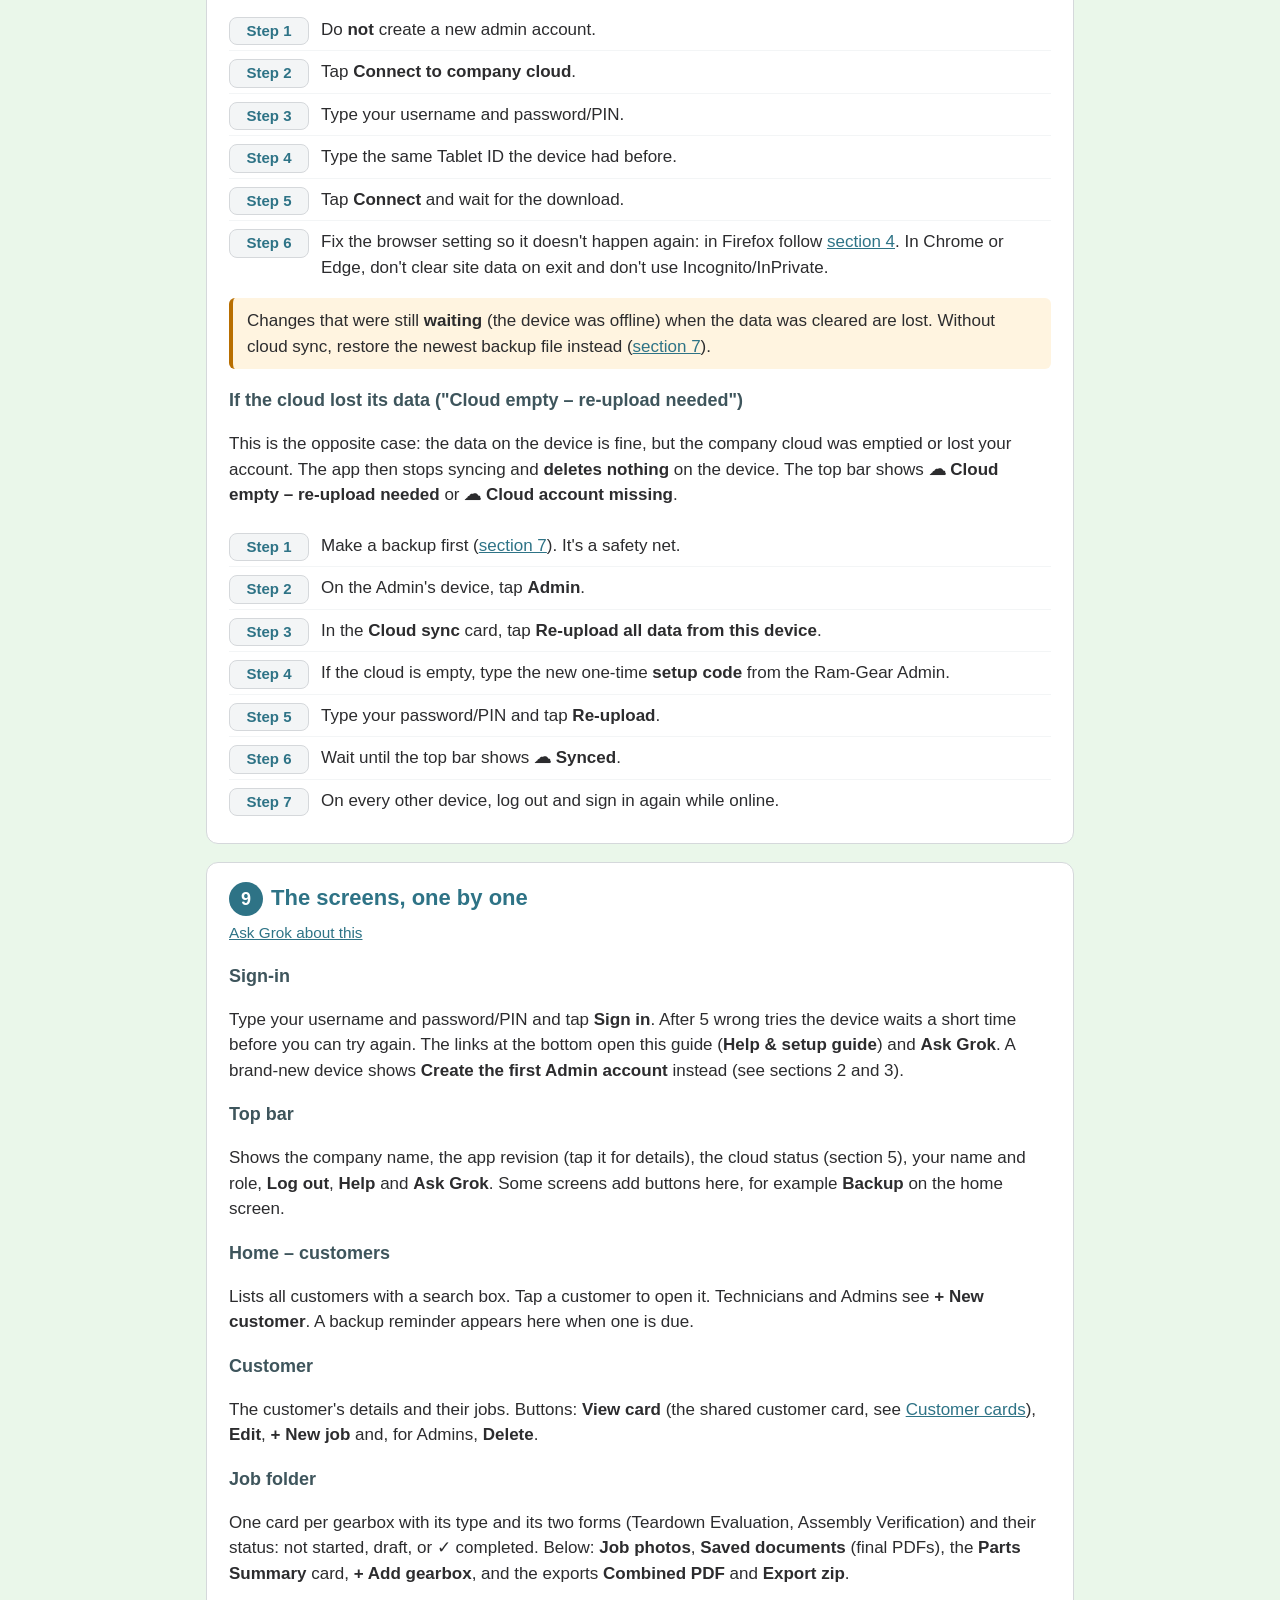
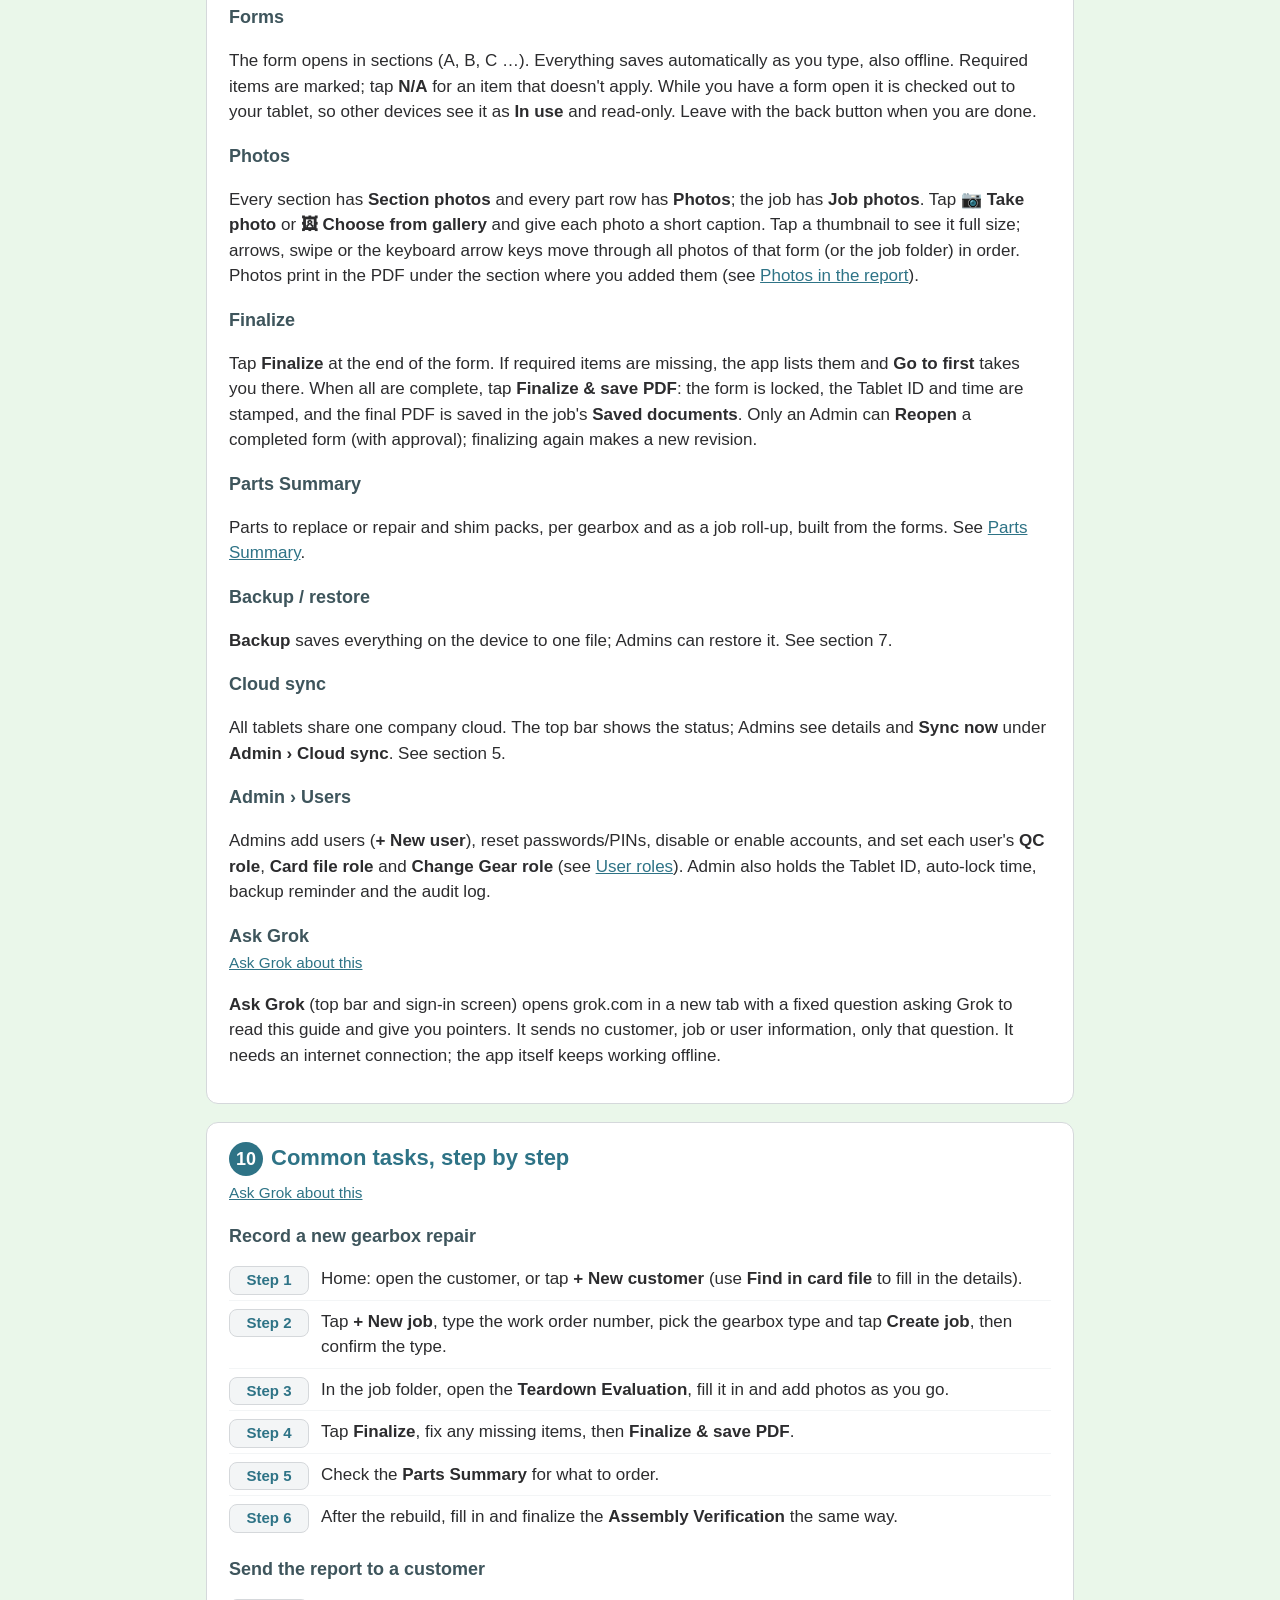
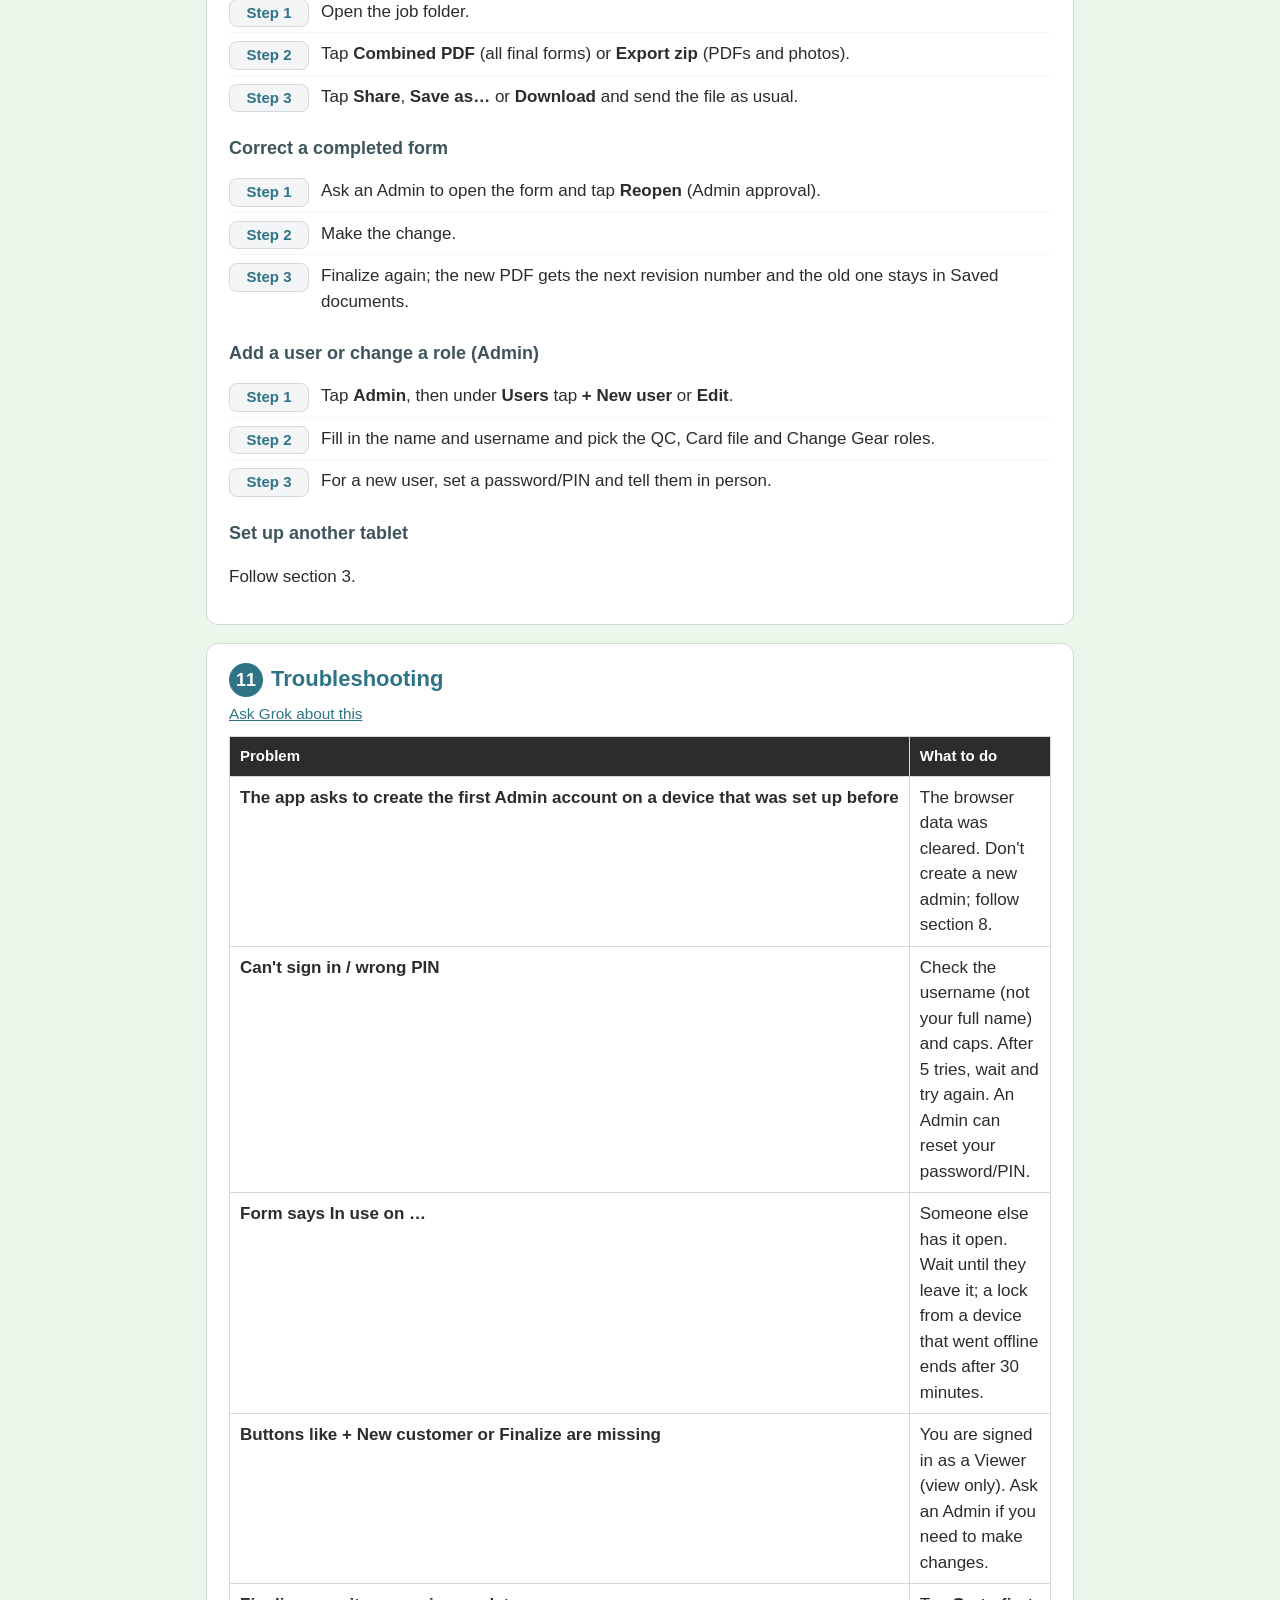
==== commit 53744efc: "Rev 1.10.5: photo viewer prev/next gallery navigation (arrows, swipe, keyboard)" ====
--- a/help.html
+++ b/help.html
@@ -267,7 +267,7 @@
   <p><b>Oil photos:</b> open <b>C. Oil condition</b> → <b>Section photos</b> (not L. Teardown photos) so they print under “Photos - C. Oil condition”. From Rev 1.7.1 the gallery button keeps that section even on tablets. If an older oil picture prints under L, delete it and add it again under C, then re-finalize.</p>
   <p><b>Job photos</b> (job folder or the Job photos block on a form) print at the end of every form PDF. From Rev 1.7.2 every readable job photo is included; the report no longer leaves blank pages for pictures that failed to load. Re-finalize to refresh an older final PDF.</p>
 
-  <p>Take or pick photos where they belong: every section has <b>Section photos</b>, and every part row has its own <b>Photos</b>. The thumbnails show right there in that section, with their caption; tap one to see it full size (deleting needs Admin approval, as before). In the PDF report (final, draft and combined), each section's photos print <b>right after that section</b>: a small grid, 3 per row, with the caption under each photo and a note that the full-size photos are in the app and the job export. A part's photos print with its section and show the part name.</p>
+  <p>Take or pick photos where they belong: every section has <b>Section photos</b>, and every part row has its own <b>Photos</b>. The thumbnails show right there in that section, with their caption; tap one to see it full size, then use the arrows, swipe, or the keyboard arrow keys to move through all photos of that form without closing the viewer (deleting needs Admin approval, as before). In the PDF report (final, draft and combined), each section's photos print <b>right after that section</b>: a small grid, 3 per row, with the caption under each photo and a note that the full-size photos are in the app and the job export. A part's photos print with its section and show the part name.</p>
   <p>The last section of every Teardown Evaluation (all gearbox types) is <b>L. Teardown photos</b> for general teardown photos. Tap <b>📷 Take photo</b> or <b>🖼 Choose from gallery</b> (several at once) and give each a short caption: type it, or pick a suggestion such as <i>As received</i>, <i>Disassembled</i> or a component name. The Assembly Verification has <b>Additional photos</b> at the end for the same purpose. Both are optional; they are not needed to finalize. Photos whose section no longer exists (for example after a gearbox type change) are shown and printed there. Job photos print at the end of each form. In the job zip, photos are in each gearbox's <code>Photos/</code> folder, full size, in report order, with the section at the start of the file name (e.g. <code>03_Teardown-C_Oil-condition_Sample-jar.jpg</code>). Photos and captions sync to the other tablets.</p>
   <h3 id="parts">Parts Summary (parts to order)</h3>
   <p class="askg"><a class="askgrok" href="https://grok.com/?q=I'm%20using%20Ram-Gear's%20QC%20Form%20app%2C%20a%20web%20app%20for%20gearbox%20repair%20quality-control%20inspection%20forms.%20Please%20read%20https%3A%2F%2Fram-gear.github.io%2Framgear-app%2Fhelp.html%20first%2C%20then%20explain%20the%20part%20%22Parts%20Summary%20(parts%20to%20order)%22%20(https%3A%2F%2Fram-gear.github.io%2Framgear-app%2Fhelp.html%23parts)%20and%20give%20me%20some%20pointers." target="_blank" rel="noopener noreferrer">Ask Grok about this</a></p>
@@ -351,7 +351,7 @@
   <h3>Forms</h3>
   <p>The form opens in sections (A, B, C …). Everything saves automatically as you type, also offline. Required items are marked; tap <b>N/A</b> for an item that doesn't apply. While you have a form open it is checked out to your tablet, so other devices see it as <b>In use</b> and read-only. Leave with the back button when you are done.</p>
   <h3>Photos</h3>
-  <p>Every section has <b>Section photos</b> and every part row has <b>Photos</b>; the job has <b>Job photos</b>. Tap <b>📷 Take photo</b> or <b>🖼 Choose from gallery</b> and give each photo a short caption. Photos print in the PDF under the section where you added them (see <a href="#tphotos">Photos in the report</a>).</p>
+  <p>Every section has <b>Section photos</b> and every part row has <b>Photos</b>; the job has <b>Job photos</b>. Tap <b>📷 Take photo</b> or <b>🖼 Choose from gallery</b> and give each photo a short caption. Tap a thumbnail to see it full size; arrows, swipe or the keyboard arrow keys move through all photos of that form (or the job folder) in order. Photos print in the PDF under the section where you added them (see <a href="#tphotos">Photos in the report</a>).</p>
   <h3>Finalize</h3>
   <p>Tap <b>Finalize</b> at the end of the form. If required items are missing, the app lists them and <b>Go to first</b> takes you there. When all are complete, tap <b>Finalize &amp; save PDF</b>: the form is locked, the Tablet ID and time are stamped, and the final PDF is saved in the job's <b>Saved documents</b>. Only an Admin can <b>Reopen</b> a completed form (with approval); finalizing again makes a new revision.</p>
   <h3>Parts Summary</h3>
